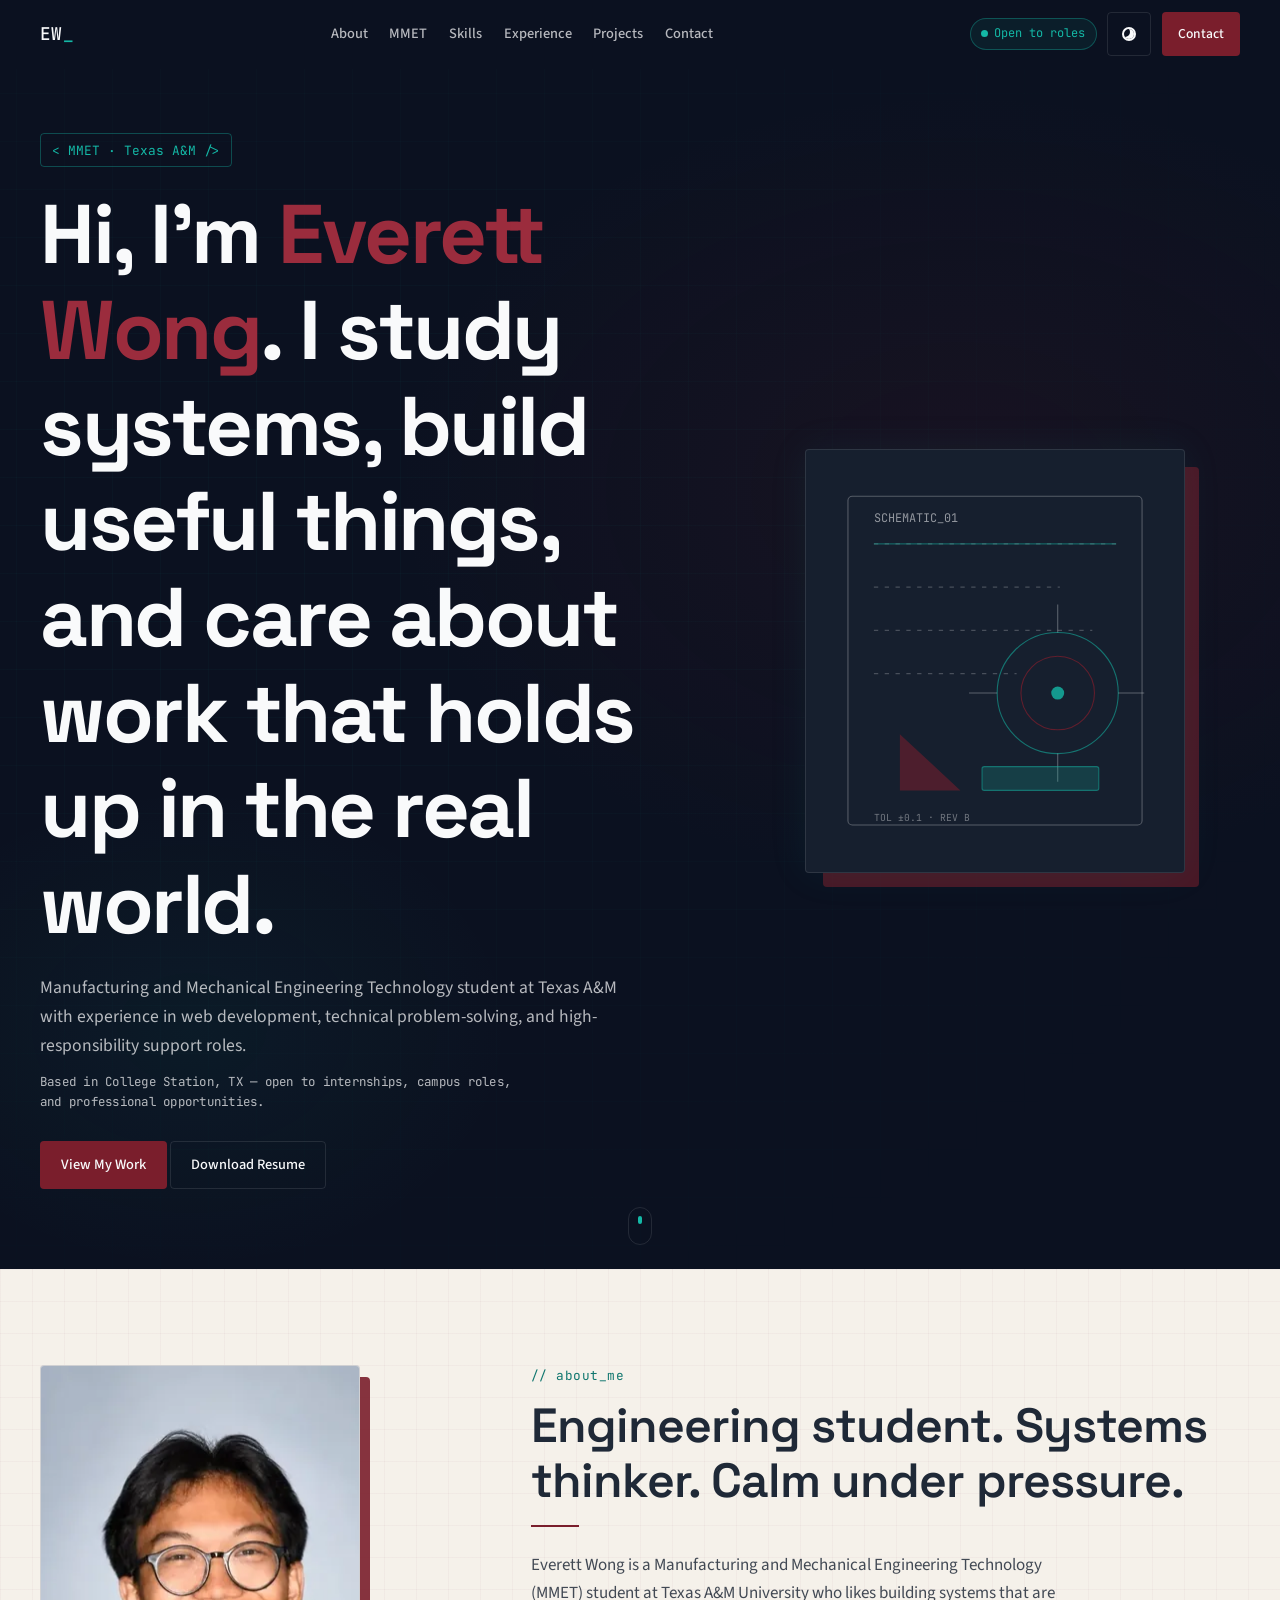
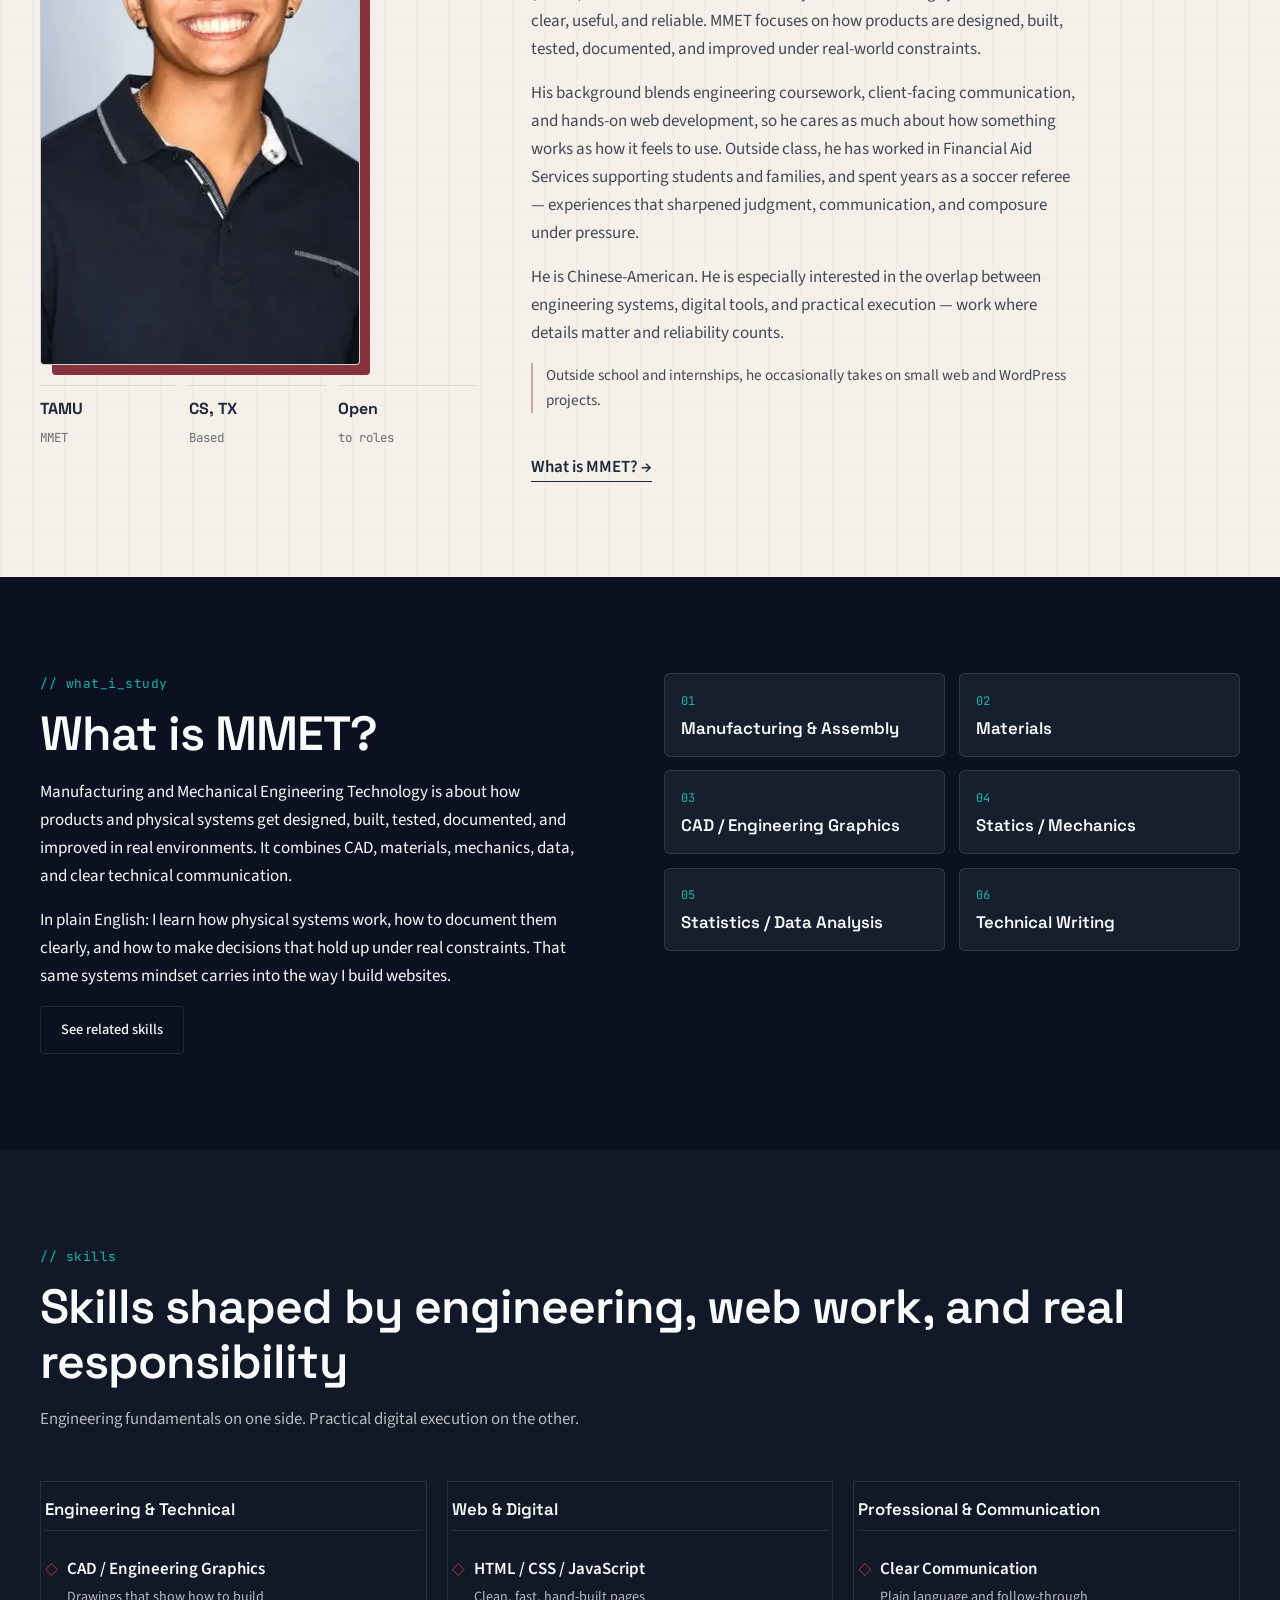
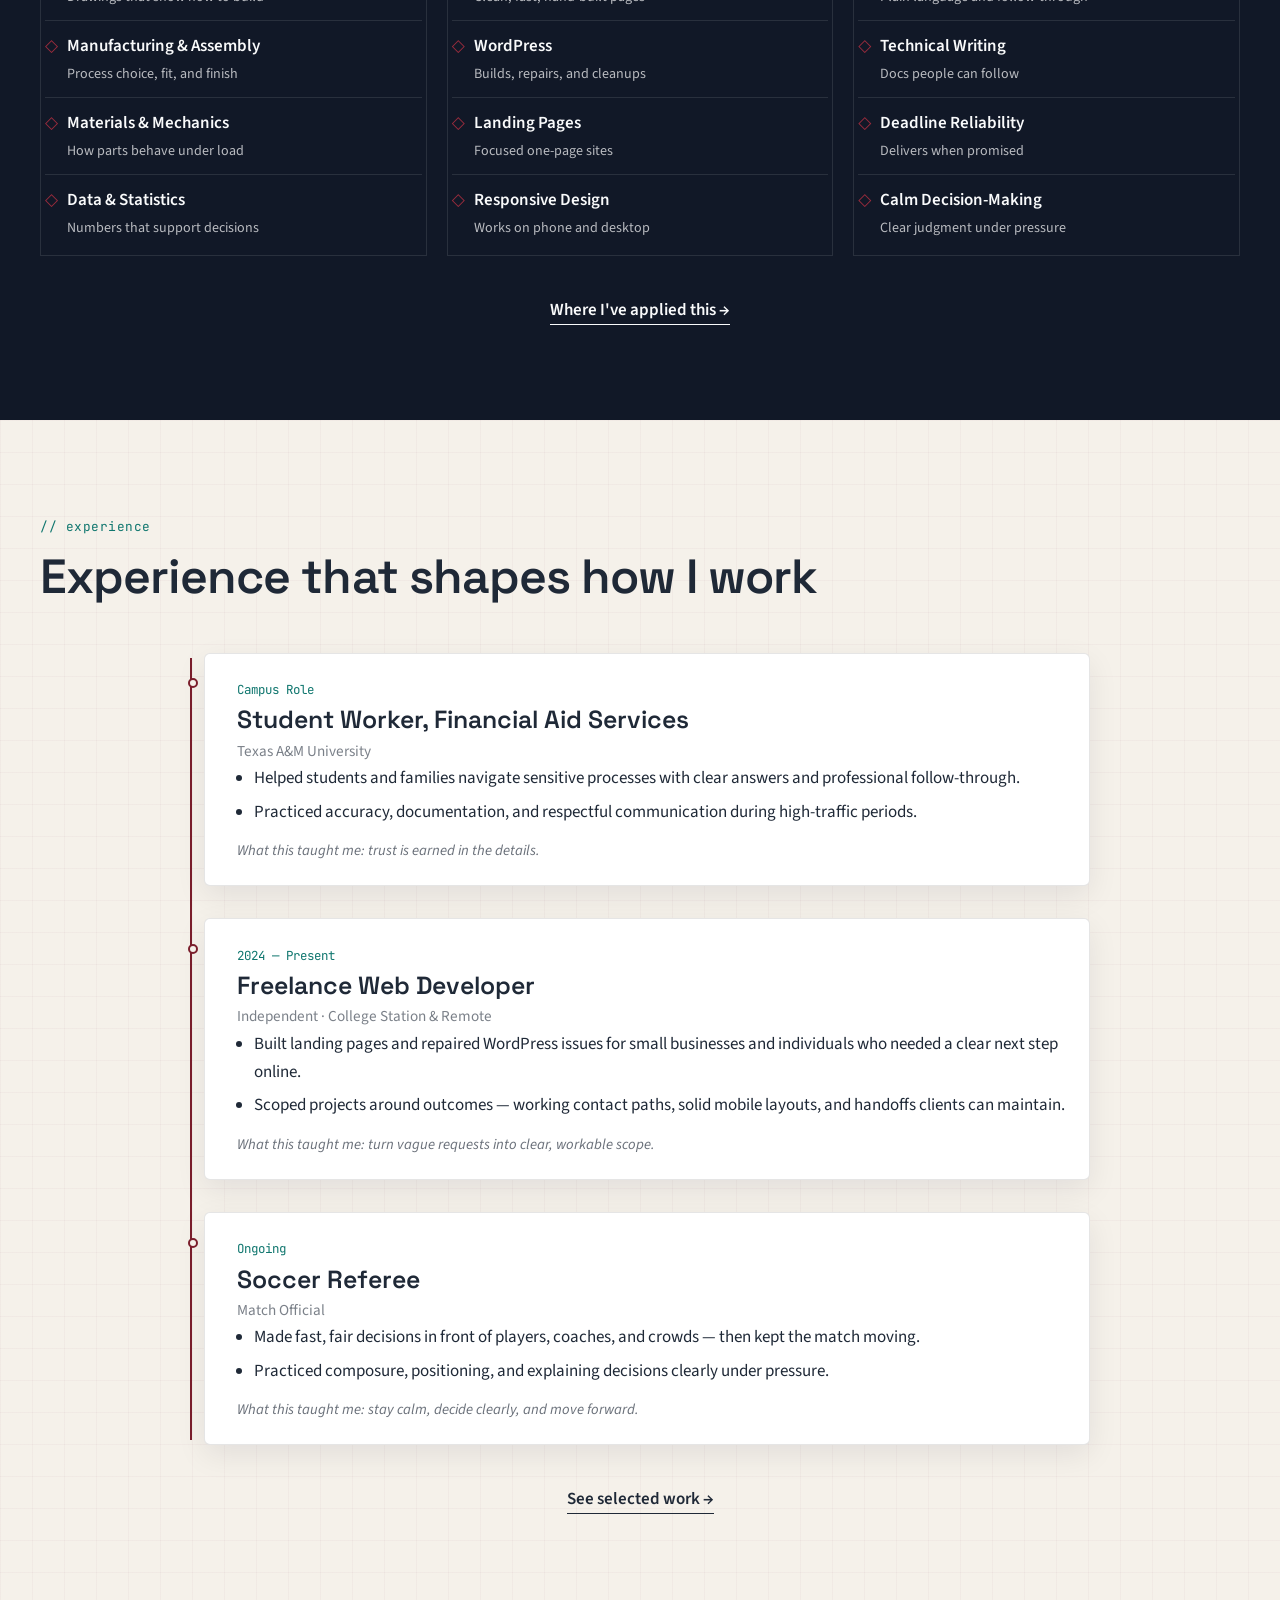
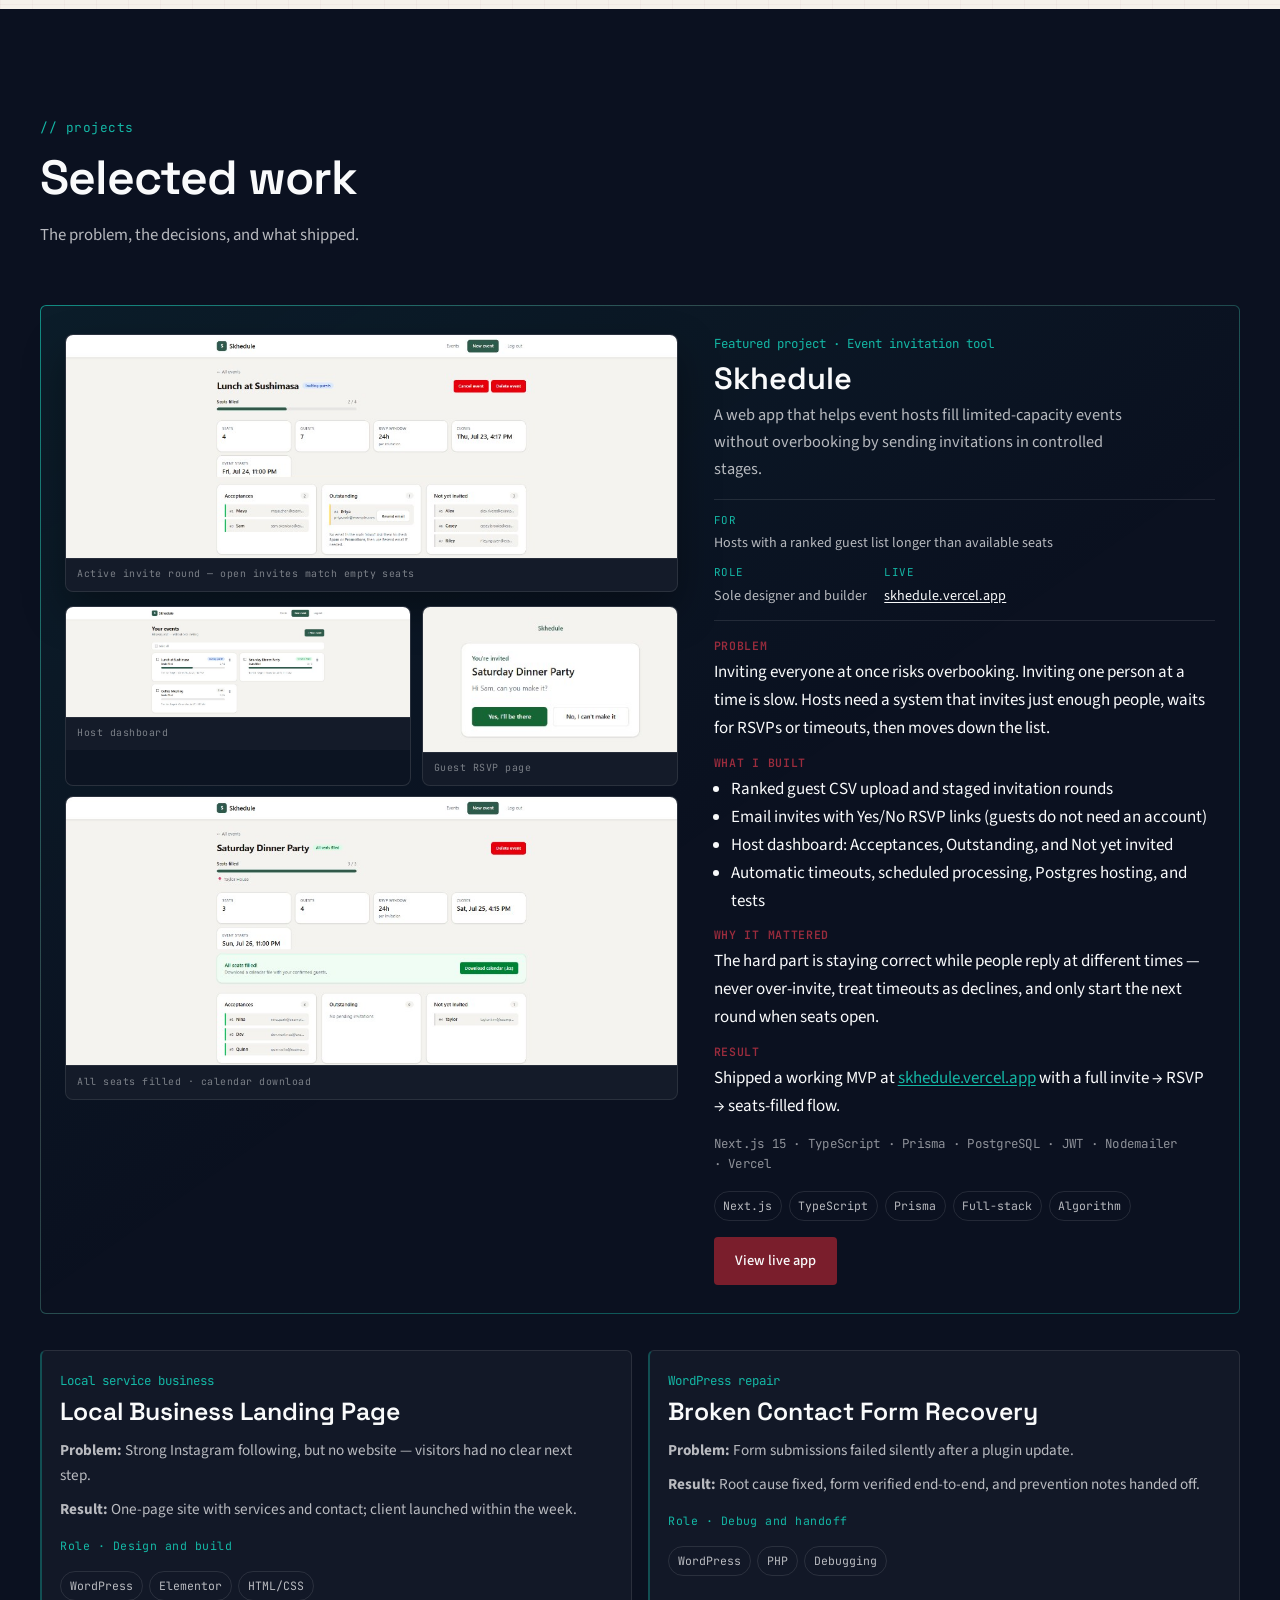
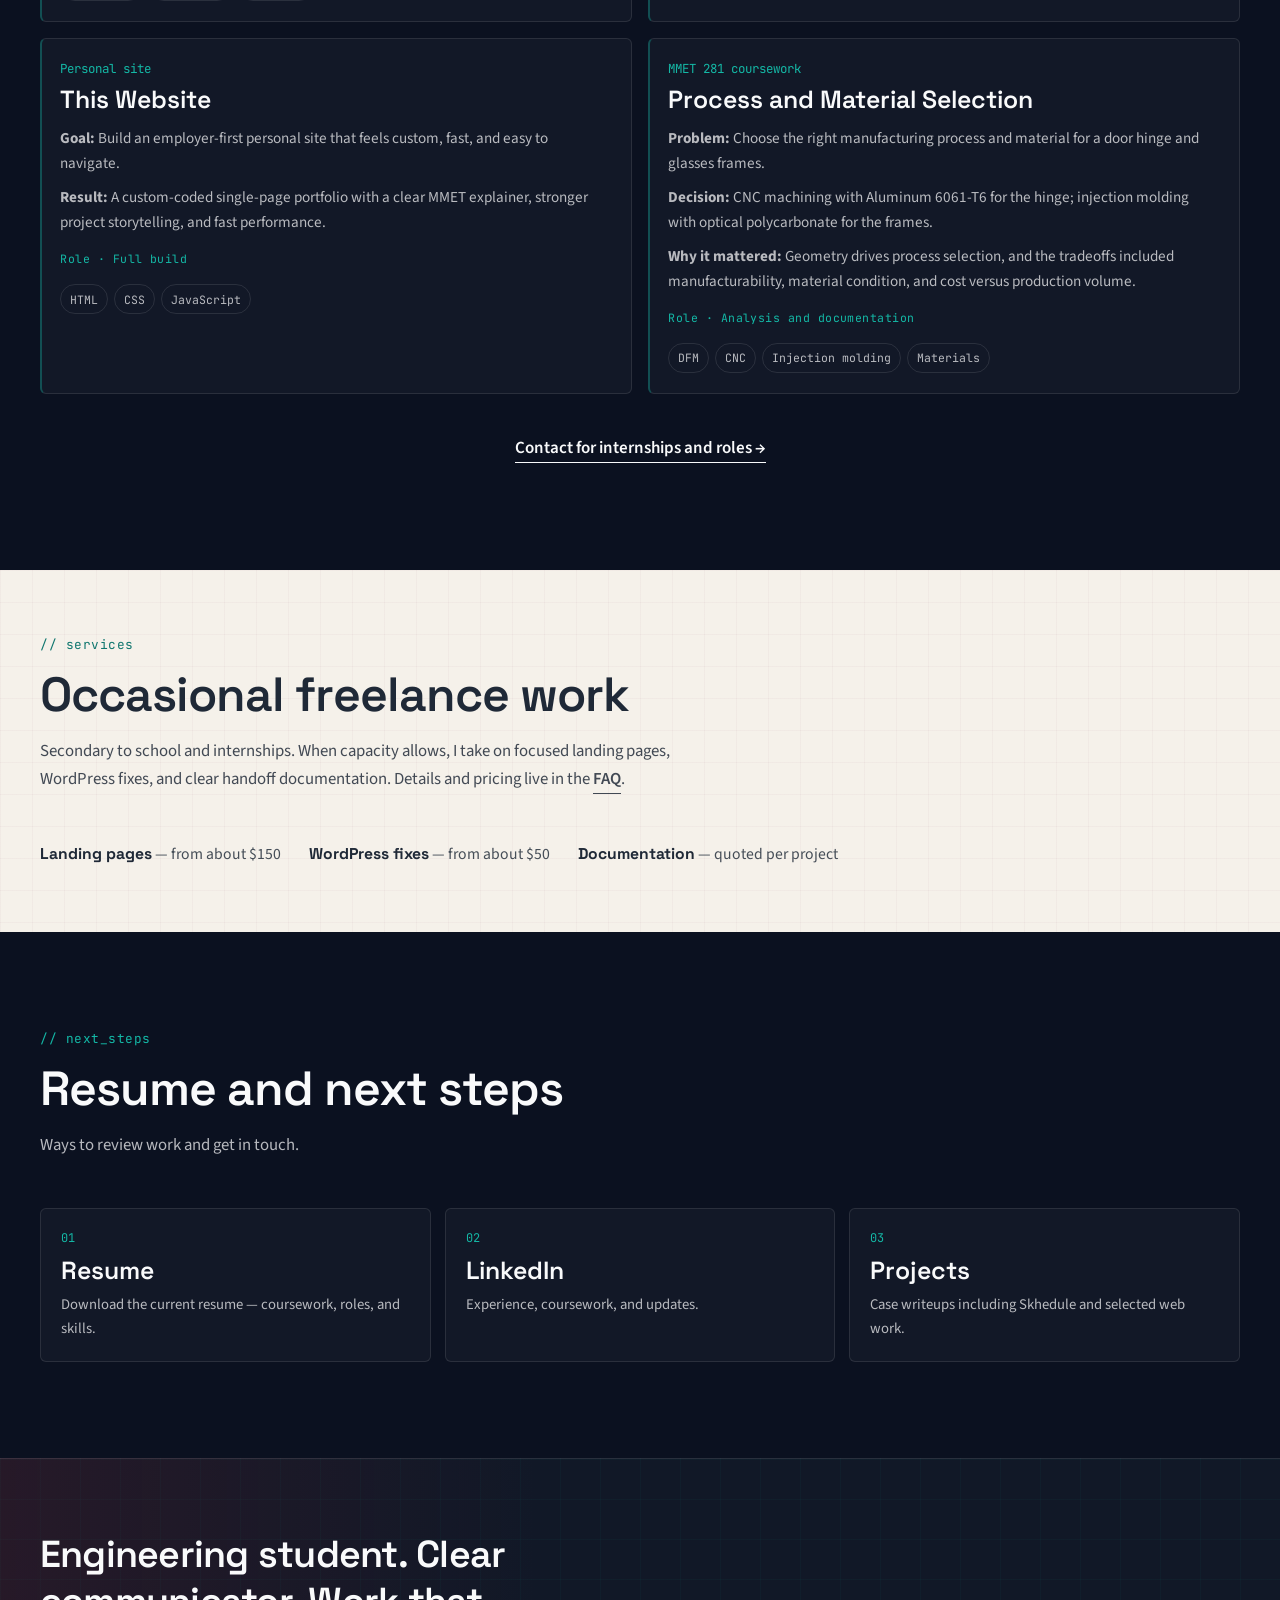
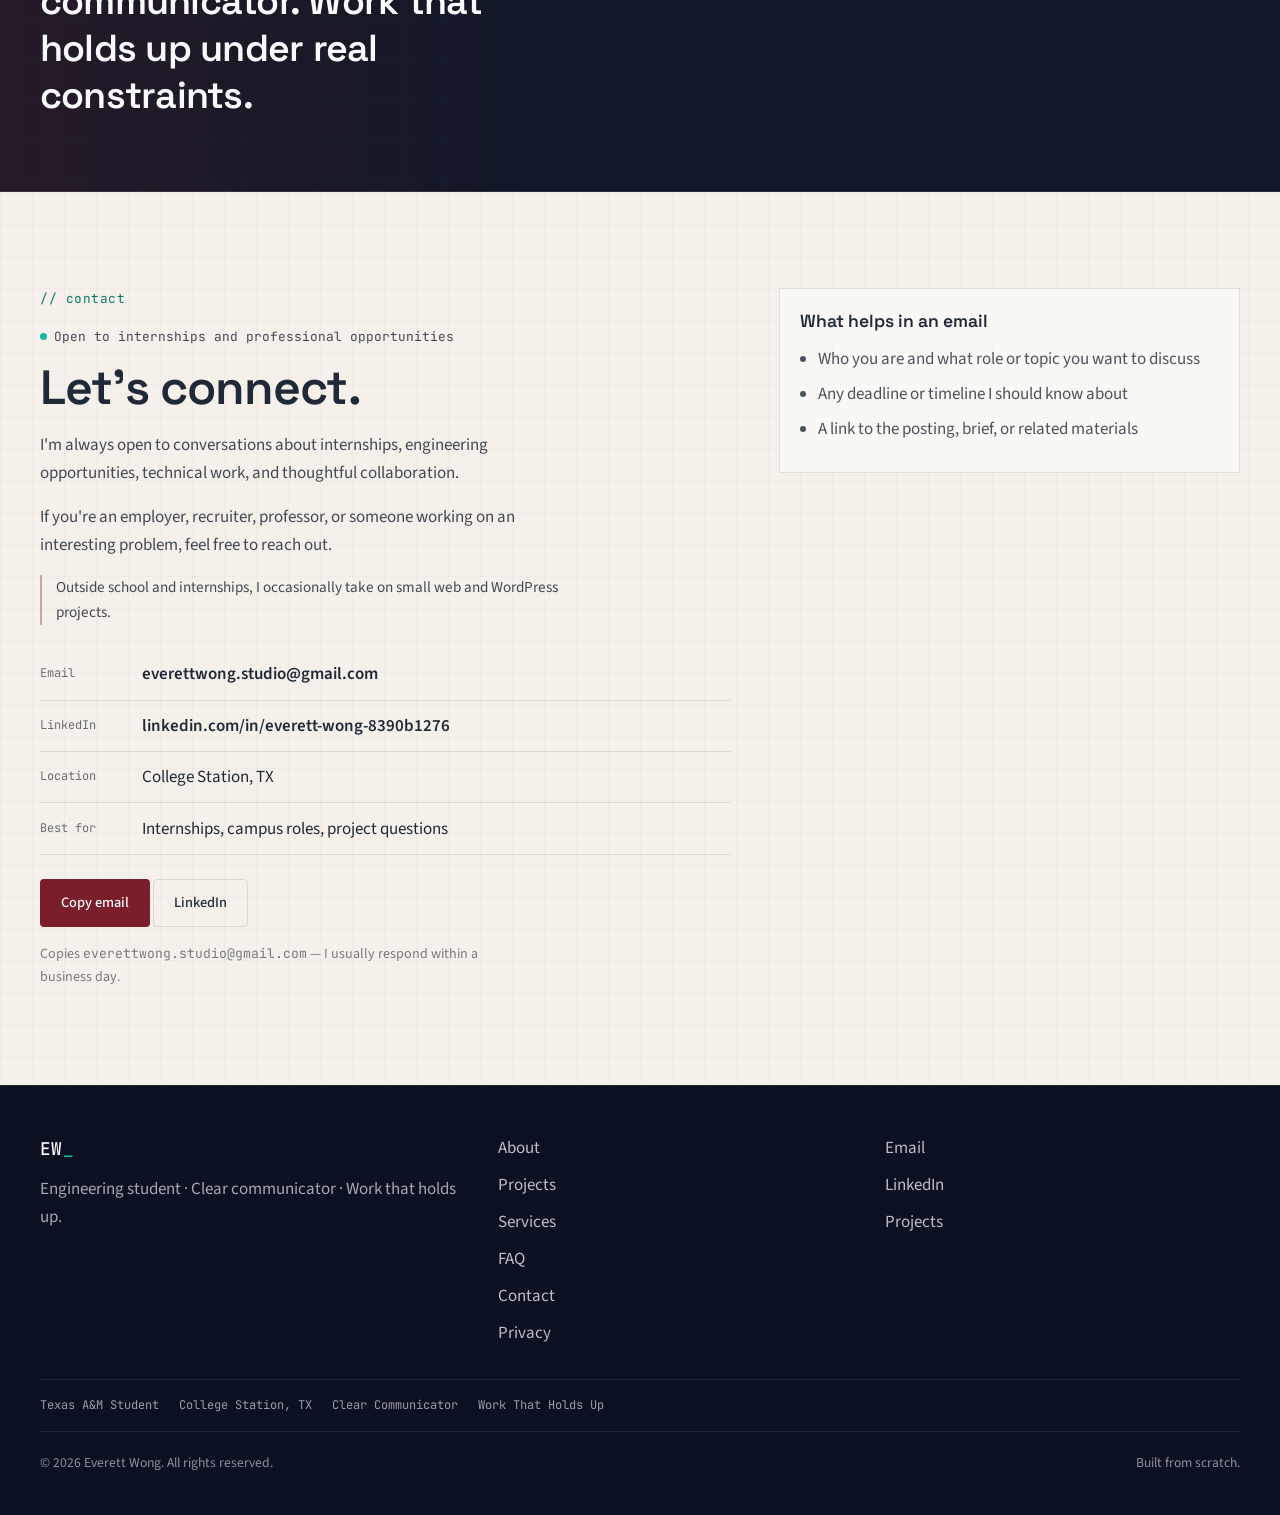
==== index.html @ c4183d19 "Replace Email Everett with Copy email so contact always works. Co-authored-by: Cursor <cursoragent@c" ====
<!DOCTYPE html>
<html lang="en" data-theme="dark">
<head>
  <meta charset="UTF-8" />
  <meta name="viewport" content="width=device-width, initial-scale=1" />
  <title>Everett Wong — MMET Student at Texas A&amp;M | College Station, TX</title>
  <meta name="description" content="Everett Wong — MMET student at Texas A&amp;M. Projects, coursework, and contact for internships in College Station, TX." />
  <meta name="author" content="Everett Wong" />
  <link rel="canonical" href="https://everettwong618.github.io/" />

  <!-- Open Graph -->
  <meta property="og:type" content="website" />
  <meta property="og:url" content="https://everettwong618.github.io/" />
  <meta property="og:title" content="Everett Wong — MMET Student at Texas A&amp;M" />
  <meta property="og:description" content="Manufacturing &amp; Mechanical Engineering Technology student at Texas A&amp;M. Projects, coursework, and contact for internships in College Station, TX." />
  <meta property="og:image" content="https://everettwong618.github.io/assets/img/og-banner.png" />
  <meta property="og:image:type" content="image/png" />
  <meta property="og:image:width" content="1200" />
  <meta property="og:image:height" content="630" />
  <meta property="og:image:alt" content="Everett Wong — MMET Student at Texas A&amp;M" />
  <meta property="og:locale" content="en_US" />
  <meta property="og:site_name" content="Everett Wong" />

  <!-- Twitter -->
  <meta name="twitter:card" content="summary_large_image" />
  <meta name="twitter:title" content="Everett Wong — MMET Student at Texas A&amp;M" />
  <meta name="twitter:description" content="Manufacturing &amp; Mechanical Engineering Technology student at Texas A&amp;M. Projects, coursework, and contact for internships." />
  <meta name="twitter:image" content="https://everettwong618.github.io/assets/img/og-banner.png" />
  <meta name="twitter:image:alt" content="Everett Wong — MMET Student at Texas A&amp;M" />

  <meta name="theme-color" content="#0B1120" />
  <link rel="icon" href="data:image/svg+xml,%3Csvg xmlns='http://www.w3.org/2000/svg' viewBox='0 0 32 32'%3E%3Crect width='32' height='32' rx='6' fill='%230B1120'/%3E%3Ctext x='4' y='22' font-family='monospace' font-size='14' fill='%23F9FAFB'%3EEW%3C/text%3E%3C/svg%3E" />

  <link rel="preconnect" href="https://fonts.googleapis.com" />
  <link rel="preconnect" href="https://fonts.gstatic.com" crossorigin />
  <link href="https://fonts.googleapis.com/css2?family=JetBrains+Mono:wght@400;500&family=Source+Sans+3:ital,wght@0,400;0,500;0,600;0,700;1,400&family=Space+Grotesk:wght@500;600;700&display=swap" rel="stylesheet" />
  <link rel="stylesheet" href="styles.css" />

  <script type="application/ld+json">
  {
    "@context": "https://schema.org",
    "@graph": [
      {
        "@type": "Person",
        "@id": "https://everettwong618.github.io/#person",
        "name": "Everett Wong",
        "url": "https://everettwong618.github.io/",
        "email": "mailto:everettwong.studio@gmail.com",
        "jobTitle": "MMET Student",
        "sameAs": [
          "https://www.linkedin.com/in/everett-wong-8390b1276"
        ],
        "alumniOf": {
          "@type": "CollegeOrUniversity",
          "name": "Texas A&M University"
        },
        "address": {
          "@type": "PostalAddress",
          "addressLocality": "College Station",
          "addressRegion": "TX",
          "addressCountry": "US"
        }
      },
      {
        "@type": "WebSite",
        "@id": "https://everettwong618.github.io/#website",
        "url": "https://everettwong618.github.io/",
        "name": "Everett Wong",
        "publisher": { "@id": "https://everettwong618.github.io/#person" }
      }
    ]
  }
  </script>
</head>
<body>
  <a class="skip-link" href="#main">Skip to content</a>

  <header class="site-header" id="site-header">
    <div class="container header-inner">
      <a class="logo" href="#top" aria-label="Everett Wong home">EW<span class="cursor-blink" aria-hidden="true">_</span></a>

      <nav class="nav" id="primary-nav" aria-label="Primary">
        <a href="#about">About</a>
        <a href="#mmet">MMET</a>
        <a href="#skills">Skills</a>
        <a href="#experience">Experience</a>
        <a href="#projects">Projects</a>
        <a href="#contact">Contact</a>
      </nav>

      <div class="header-actions">
        <span class="availability-pill" data-availability="open" title="Availability status">
          <span class="availability-dot" aria-hidden="true"></span>
          <span class="availability-text">Open to roles</span>
        </span>
        <button class="theme-toggle" type="button" aria-label="Toggle light and dark theme" title="Toggle theme">
          <span class="theme-icon" aria-hidden="true"></span>
        </button>
        <a class="btn btn-sm btn-primary header-cta" href="#contact">Contact</a>
        <button class="nav-toggle" type="button" aria-expanded="false" aria-controls="primary-nav" aria-label="Open menu">
          <span></span><span></span><span></span>
        </button>
      </div>
    </div>
  </header>

  <main id="main">
    <!-- HERO -->
    <section class="hero" id="top">
      <div class="hero-grid" aria-hidden="true"></div>
      <div class="container hero-layout">
        <div class="hero-copy reveal">
          <p class="badge">&lt; MMET · Texas A&amp;M /&gt;</p>
          <h1>Hi, I'm <span class="accent">Everett Wong</span>. I study systems, build useful things, and care about work that holds up in the real world.</h1>
          <p class="hero-sub">
            Manufacturing and Mechanical Engineering Technology student at Texas A&amp;M with experience in
            web development, technical problem-solving, and high-responsibility support roles.
          </p>
          <p class="hero-meta">Based in College Station, TX — open to internships, campus roles, and professional opportunities.</p>
          <div class="hero-actions">
            <a class="btn btn-primary" href="#projects">View My Work</a>
            <a class="btn btn-ghost" href="assets/img/Everett-Wong-Resume.pdf" download="Everett-Wong-Resume.pdf" type="application/pdf">Download Resume</a>
          </div>
        </div>
        <div class="hero-visual reveal" aria-hidden="true">
          <div class="geo-frame">
            <div class="geo-panel"></div>
            <div class="geo-card">
              <svg class="hero-schematic" viewBox="0 0 320 360" fill="none" xmlns="http://www.w3.org/2000/svg" role="img">
                <title>Abstract engineering composition</title>
                <rect x="24" y="28" width="272" height="304" rx="4" stroke="currentColor" stroke-opacity=".28"/>
                <path class="schematic-dash" d="M48 72 H272 M48 112 H220 M48 152 H250 M48 192 H180" stroke="currentColor" stroke-opacity=".22" stroke-dasharray="4 6"/>
                <path class="schematic-draw" d="M48 72 H272" stroke="#14B8A6" stroke-opacity=".45" stroke-width="1.2"/>
                <circle class="schematic-ring" cx="218" cy="210" r="56" stroke="#14B8A6" stroke-opacity=".55"/>
                <circle class="schematic-ring schematic-ring-delay" cx="218" cy="210" r="34" stroke="#7A1E2C" stroke-opacity=".75"/>
                <circle cx="218" cy="210" r="6" fill="#14B8A6" fill-opacity=".8"/>
                <path d="M218 154 V128 M218 266 V292 M162 210 H136 M274 210 H298" stroke="currentColor" stroke-opacity=".3"/>
                <path d="M72 248 L128 300 L72 300 Z" fill="#7A1E2C" fill-opacity=".55"/>
                <rect x="148" y="278" width="108" height="22" rx="2" fill="#14B8A6" fill-opacity=".2" stroke="#14B8A6" stroke-opacity=".5"/>
                <text x="48" y="52" fill="currentColor" fill-opacity=".55" font-family="JetBrains Mono, monospace" font-size="11">SCHEMATIC_01</text>
                <text x="48" y="328" fill="currentColor" fill-opacity=".4" font-family="JetBrains Mono, monospace" font-size="9">TOL ±0.1 · REV B</text>
              </svg>
            </div>
          </div>
        </div>
      </div>
      <a class="scroll-hint" href="#about" aria-label="Scroll to about">
        <span></span>
      </a>
    </section>

    <!-- ABOUT -->
    <section class="section section-light" id="about">
      <div class="container about-layout">
        <aside class="about-aside reveal">
          <div class="photo-frame">
            <div class="photo-offset" aria-hidden="true"></div>
            <picture>
              <source srcset="assets/img/everett-wong-headshot.webp" type="image/webp" />
              <img
                src="assets/img/everett-wong-headshot.jpg"
                alt="Everett Wong, MMET student at Texas A&amp;M"
                width="480"
                height="600"
                loading="lazy"
                decoding="async"
              />
            </picture>
          </div>
          <ul class="stat-row">
            <li><strong>TAMU</strong><span>MMET</span></li>
            <li><strong>CS, TX</strong><span>Based</span></li>
            <li><strong>Open</strong><span>to roles</span></li>
          </ul>
        </aside>
        <div class="about-copy reveal">
          <p class="section-label">// about_me</p>
          <h2>Engineering student. Systems thinker. Calm under pressure.</h2>
          <div class="divider"></div>
          <p>
            Everett Wong is a Manufacturing and Mechanical Engineering Technology (MMET) student at Texas A&amp;M
            University who likes building systems that are clear, useful, and reliable. MMET focuses on how products
            are designed, built, tested, documented, and improved under real-world constraints.
          </p>
          <p>
            His background blends engineering coursework, client-facing communication, and hands-on web development,
            so he cares as much about how something works as how it feels to use. Outside class, he has worked in
            Financial Aid Services supporting students and families, and spent years as a soccer referee —
            experiences that sharpened judgment, communication, and composure under pressure.
          </p>
          <p>
            He is Chinese-American. He is especially interested in the
            overlap between engineering systems, digital tools, and practical execution — work where details
            matter and reliability counts.
          </p>
          <p class="about-aside-note">
            Outside school and internships, he occasionally takes on small web and WordPress projects.
          </p>
          <div class="section-cta">
            <a class="text-link" href="#mmet">What is MMET? <span aria-hidden="true">→</span></a>
          </div>
        </div>
      </div>
    </section>

    <!-- MMET -->
    <section class="section section-dark" id="mmet">
      <div class="container mmet-layout">
        <div class="mmet-copy reveal">
          <p class="section-label">// what_i_study</p>
          <h2>What is MMET?</h2>
          <p>
            Manufacturing and Mechanical Engineering Technology is about how products and physical systems get
            designed, built, tested, documented, and improved in real environments. It combines CAD, materials,
            mechanics, data, and clear technical communication.
          </p>
          <p>
            In plain English: I learn how physical systems work, how to document them clearly, and how to make
            decisions that hold up under real constraints. That same systems mindset carries into the way I build websites.
          </p>
          <a class="btn btn-ghost" href="#skills">See related skills</a>
        </div>
        <div class="mmet-grid reveal">
          <article class="mmet-card"><span class="teal">01</span><h3>Manufacturing &amp; Assembly</h3></article>
          <article class="mmet-card"><span class="teal">02</span><h3>Materials</h3></article>
          <article class="mmet-card"><span class="teal">03</span><h3>CAD / Engineering Graphics</h3></article>
          <article class="mmet-card"><span class="teal">04</span><h3>Statics / Mechanics</h3></article>
          <article class="mmet-card"><span class="teal">05</span><h3>Statistics / Data Analysis</h3></article>
          <article class="mmet-card"><span class="teal">06</span><h3>Technical Writing</h3></article>
        </div>
      </div>
    </section>

    <!-- SKILLS -->
    <section class="section section-alt section-quiet" id="skills">
      <div class="container">
        <header class="section-header reveal">
          <p class="section-label">// skills</p>
          <h2>Skills shaped by engineering, web work, and real responsibility</h2>
          <p class="section-lead">Engineering fundamentals on one side. Practical digital execution on the other.</p>
        </header>
        <div class="skills-grid reveal">
          <div class="skill-group">
            <h3>Engineering &amp; Technical</h3>
            <ul class="skill-list">
              <li><span class="skill-mark">◇</span> CAD / Engineering Graphics<span class="skill-desc">Drawings that show how to build</span></li>
              <li><span class="skill-mark">◇</span> Manufacturing &amp; Assembly<span class="skill-desc">Process choice, fit, and finish</span></li>
              <li><span class="skill-mark">◇</span> Materials &amp; Mechanics<span class="skill-desc">How parts behave under load</span></li>
              <li><span class="skill-mark">◇</span> Data &amp; Statistics<span class="skill-desc">Numbers that support decisions</span></li>
            </ul>
          </div>
          <div class="skill-group">
            <h3>Web &amp; Digital</h3>
            <ul class="skill-list">
              <li><span class="skill-mark">◇</span> HTML / CSS / JavaScript<span class="skill-desc">Clean, fast, hand-built pages</span></li>
              <li><span class="skill-mark">◇</span> WordPress<span class="skill-desc">Builds, repairs, and cleanups</span></li>
              <li><span class="skill-mark">◇</span> Landing Pages<span class="skill-desc">Focused one-page sites</span></li>
              <li><span class="skill-mark">◇</span> Responsive Design<span class="skill-desc">Works on phone and desktop</span></li>
            </ul>
          </div>
          <div class="skill-group">
            <h3>Professional &amp; Communication</h3>
            <ul class="skill-list">
              <li><span class="skill-mark">◇</span> Clear Communication<span class="skill-desc">Plain language and follow-through</span></li>
              <li><span class="skill-mark">◇</span> Technical Writing<span class="skill-desc">Docs people can follow</span></li>
              <li><span class="skill-mark">◇</span> Deadline Reliability<span class="skill-desc">Delivers when promised</span></li>
              <li><span class="skill-mark">◇</span> Calm Decision-Making<span class="skill-desc">Clear judgment under pressure</span></li>
            </ul>
          </div>
        </div>
        <div class="section-cta center reveal">
          <a class="text-link" href="#experience">Where I've applied this <span aria-hidden="true">→</span></a>
        </div>
      </div>
    </section>

    <!-- EXPERIENCE -->
    <section class="section section-light" id="experience">
      <div class="container">
        <header class="section-header reveal">
          <p class="section-label">// experience</p>
          <h2>Experience that shapes how I work</h2>
        </header>
        <ol class="timeline reveal">
          <li class="timeline-item">
            <div class="timeline-meta">
              <span class="timeline-date">Campus Role</span>
              <h3>Student Worker, Financial Aid Services</h3>
              <p class="timeline-org">Texas A&amp;M University</p>
            </div>
            <div class="timeline-body">
              <ul>
                <li>Helped students and families navigate sensitive processes with clear answers and professional follow-through.</li>
                <li>Practiced accuracy, documentation, and respectful communication during high-traffic periods.</li>
              </ul>
              <p class="taught">What this taught me: trust is earned in the details.</p>
            </div>
          </li>
          <li class="timeline-item">
            <div class="timeline-meta">
              <span class="timeline-date">2024 — Present</span>
              <h3>Freelance Web Developer</h3>
              <p class="timeline-org">Independent · College Station &amp; Remote</p>
            </div>
            <div class="timeline-body">
              <ul>
                <li>Built landing pages and repaired WordPress issues for small businesses and individuals who needed a clear next step online.</li>
                <li>Scoped projects around outcomes — working contact paths, solid mobile layouts, and handoffs clients can maintain.</li>
              </ul>
              <p class="taught">What this taught me: turn vague requests into clear, workable scope.</p>
            </div>
          </li>
          <li class="timeline-item">
            <div class="timeline-meta">
              <span class="timeline-date">Ongoing</span>
              <h3>Soccer Referee</h3>
              <p class="timeline-org">Match Official</p>
            </div>
            <div class="timeline-body">
              <ul>
                <li>Made fast, fair decisions in front of players, coaches, and crowds — then kept the match moving.</li>
                <li>Practiced composure, positioning, and explaining decisions clearly under pressure.</li>
              </ul>
              <p class="taught">What this taught me: stay calm, decide clearly, and move forward.</p>
            </div>
          </li>
        </ol>
        <div class="section-cta center reveal">
          <a class="text-link" href="#projects">See selected work <span aria-hidden="true">→</span></a>
        </div>
      </div>
    </section>

    <!-- PROJECTS -->
    <section class="section section-dark section-projects" id="projects">
      <div class="container">
        <header class="section-header reveal">
          <p class="section-label">// projects</p>
          <h2>Selected work</h2>
          <p class="section-lead">The problem, the decisions, and what shipped.</p>
        </header>

        <article class="project featured reveal">
          <div class="project-media">
            <figure class="project-shot project-shot-hero">
              <img
                src="assets/img/skhedule-event-dashboard.png"
                alt="Skhedule event detail: 2 of 4 seats filled, with Acceptances, Outstanding, and Not yet invited guest columns"
                width="982"
                height="358"
                loading="eager"
                decoding="async"
              />
              <figcaption class="mono">Active invite round — open invites match empty seats</figcaption>
            </figure>
            <div class="project-shot-grid">
              <figure class="project-shot">
                <img
                  src="assets/img/skhedule-host-events.png"
                  alt="Skhedule host dashboard with Draft, Inviting, and All seats filled events"
                  width="991"
                  height="316"
                  loading="lazy"
                  decoding="async"
                />
                <figcaption class="mono">Host dashboard</figcaption>
              </figure>
              <figure class="project-shot">
                <img
                  src="assets/img/skhedule-guest-rsvp.png"
                  alt="Skhedule guest RSVP page with Yes and No buttons"
                  width="356"
                  height="203"
                  loading="lazy"
                  decoding="async"
                />
                <figcaption class="mono">Guest RSVP page</figcaption>
              </figure>
              <figure class="project-shot">
                <img
                  src="assets/img/skhedule-event-filled.png"
                  alt="Skhedule event with all seats filled and calendar download"
                  width="982"
                  height="431"
                  loading="lazy"
                  decoding="async"
                />
                <figcaption class="mono">All seats filled · calendar download</figcaption>
              </figure>
            </div>
          </div>
          <div class="project-body">
            <p class="project-type">Featured project · Event invitation tool</p>
            <h3>Skhedule</h3>
            <p class="case-summary">
              A web app that helps event hosts fill limited-capacity events without overbooking by sending
              invitations in controlled stages.
            </p>
            <ul class="case-meta">
              <li><span>For</span> Hosts with a ranked guest list longer than available seats</li>
              <li><span>Role</span> Sole designer and builder</li>
              <li><span>Live</span> <a href="https://skhedule.vercel.app" target="_blank" rel="noopener noreferrer">skhedule.vercel.app</a></li>
            </ul>
            <div class="case-block">
              <h4>Problem</h4>
              <p>
                Inviting everyone at once risks overbooking. Inviting one person at a time is slow. Hosts need a
                system that invites just enough people, waits for RSVPs or timeouts, then moves down the list.
              </p>
            </div>
            <div class="case-block">
              <h4>What I built</h4>
              <ul>
                <li>Ranked guest CSV upload and staged invitation rounds</li>
                <li>Email invites with Yes/No RSVP links (guests do not need an account)</li>
                <li>Host dashboard: Acceptances, Outstanding, and Not yet invited</li>
                <li>Automatic timeouts, scheduled processing, Postgres hosting, and tests</li>
              </ul>
            </div>
            <div class="case-block">
              <h4>Why it mattered</h4>
              <p>
                The hard part is staying correct while people reply at different times — never over-invite, treat
                timeouts as declines, and only start the next round when seats open.
              </p>
            </div>
            <div class="case-block">
              <h4>Result</h4>
              <p>
                Shipped a working MVP at
                <a href="https://skhedule.vercel.app" target="_blank" rel="noopener noreferrer">skhedule.vercel.app</a>
                with a full invite → RSVP → seats-filled flow.
              </p>
            </div>
            <p class="case-stack mono">Next.js 15 · TypeScript · Prisma · PostgreSQL · JWT · Nodemailer · Vercel</p>
            <div class="project-tags">
              <span>Next.js</span><span>TypeScript</span><span>Prisma</span><span>Full-stack</span><span>Algorithm</span>
            </div>
            <div class="hero-actions">
              <a class="btn btn-primary" href="https://skhedule.vercel.app" target="_blank" rel="noopener noreferrer">View live app</a>
            </div>
          </div>
        </article>

        <div class="project-grid reveal">
          <article class="project-card project-card-text">
            <p class="project-type">Local service business</p>
            <h3>Local Business Landing Page</h3>
            <p class="case-snip"><strong>Problem:</strong> Strong Instagram following, but no website — visitors had no clear next step.</p>
            <p class="case-snip"><strong>Result:</strong> One-page site with services and contact; client launched within the week.</p>
            <p class="project-role mono">Role · Design and build</p>
            <div class="project-tags"><span>WordPress</span><span>Elementor</span><span>HTML/CSS</span></div>
          </article>
          <article class="project-card project-card-text">
            <p class="project-type">WordPress repair</p>
            <h3>Broken Contact Form Recovery</h3>
            <p class="case-snip"><strong>Problem:</strong> Form submissions failed silently after a plugin update.</p>
            <p class="case-snip"><strong>Result:</strong> Root cause fixed, form verified end-to-end, and prevention notes handed off.</p>
            <p class="project-role mono">Role · Debug and handoff</p>
            <div class="project-tags"><span>WordPress</span><span>PHP</span><span>Debugging</span></div>
          </article>
          <article class="project-card project-card-text">
            <p class="project-type">Personal site</p>
            <h3>This Website</h3>
            <p class="case-snip"><strong>Goal:</strong> Build an employer-first personal site that feels custom, fast, and easy to navigate.</p>
            <p class="case-snip"><strong>Result:</strong> A custom-coded single-page portfolio with a clear MMET explainer, stronger project storytelling, and fast performance.</p>
            <p class="project-role mono">Role · Full build</p>
            <div class="project-tags"><span>HTML</span><span>CSS</span><span>JavaScript</span></div>
          </article>
          <article class="project-card project-card-text">
            <p class="project-type">MMET 281 coursework</p>
            <h3>Process and Material Selection</h3>
            <p class="case-snip"><strong>Problem:</strong> Choose the right manufacturing process and material for a door hinge and glasses frames.</p>
            <p class="case-snip"><strong>Decision:</strong> CNC machining with Aluminum 6061-T6 for the hinge; injection molding with optical polycarbonate for the frames.</p>
            <p class="case-snip"><strong>Why it mattered:</strong> Geometry drives process selection, and the tradeoffs included manufacturability, material condition, and cost versus production volume.</p>
            <p class="project-role mono">Role · Analysis and documentation</p>
            <div class="project-tags"><span>DFM</span><span>CNC</span><span>Injection molding</span><span>Materials</span></div>
          </article>
        </div>

        <div class="section-cta center reveal">
          <a class="text-link" href="#contact">Contact for internships and roles <span aria-hidden="true">→</span></a>
        </div>
      </div>
    </section>

    <!-- SERVICES (secondary — kept quiet on purpose) -->
    <section class="section section-light section-quiet section-services" id="services">
      <div class="container">
        <header class="section-header reveal">
          <p class="section-label">// services</p>
          <h2>Occasional freelance work</h2>
          <p class="section-lead">
            Secondary to school and internships. When capacity allows, I take on focused landing pages, WordPress fixes,
            and clear handoff documentation. Details and pricing live in the
            <a class="text-link" href="faq.html">FAQ</a>.
          </p>
        </header>
        <ul class="services-compact reveal">
          <li><strong>Landing pages</strong> — from about $150</li>
          <li><strong>WordPress fixes</strong> — from about $50</li>
          <li><strong>Documentation</strong> — quoted per project</li>
        </ul>
      </div>
    </section>

    <!-- CREDIBILITY -->
    <section class="section section-dark" id="credibility">
      <div class="container">
        <header class="section-header reveal">
          <p class="section-label">// next_steps</p>
          <h2>Resume and next steps</h2>
          <p class="section-lead">Ways to review work and get in touch.</p>
        </header>
        <div class="cred-grid cred-grid-3 reveal">
          <a class="cred-card" href="assets/img/Everett-Wong-Resume.pdf" download="Everett-Wong-Resume.pdf" type="application/pdf">
            <span class="mono">01</span>
            <h3>Resume</h3>
            <p>Download the current resume — coursework, roles, and skills.</p>
          </a>
          <a class="cred-card" href="https://www.linkedin.com/in/everett-wong-8390b1276" target="_blank" rel="noopener noreferrer">
            <span class="mono">02</span>
            <h3>LinkedIn</h3>
            <p>Experience, coursework, and updates.</p>
          </a>
          <a class="cred-card" href="#projects">
            <span class="mono">03</span>
            <h3>Projects</h3>
            <p>Case writeups including Skhedule and selected web work.</p>
          </a>
        </div>
      </div>
    </section>

    <!-- STATEMENT BAND -->
    <section class="statement-band">
      <div class="container reveal">
        <p class="statement">Engineering student. Clear communicator. Work that holds up under real constraints.</p>
      </div>
    </section>

    <!-- CONTACT -->
    <section class="section section-light" id="contact">
      <div class="container contact-layout contact-layout-solo">
        <div class="contact-copy reveal">
          <p class="section-label">// contact</p>
          <p class="availability-inline" data-availability="open">
            <span class="availability-dot" aria-hidden="true"></span>
            <span class="availability-label">Open to internships and professional opportunities</span>
          </p>
          <h2>Let's connect.</h2>
          <p>
            I'm always open to conversations about internships, engineering opportunities, technical work,
            and thoughtful collaboration.
          </p>
          <p>
            If you're an employer, recruiter, professor, or someone working on an interesting problem, feel free
            to reach out.
          </p>
          <p class="about-aside-note">
            Outside school and internships, I occasionally take on small web and WordPress projects.
          </p>
          <ul class="contact-list">
            <li>
              <span class="mono">Email</span>
              <a href="mailto:everettwong.studio@gmail.com">everettwong.studio@gmail.com</a>
            </li>
            <li>
              <span class="mono">LinkedIn</span>
              <a href="https://www.linkedin.com/in/everett-wong-8390b1276" target="_blank" rel="noopener noreferrer">linkedin.com/in/everett-wong-8390b1276</a>
            </li>
            <li>
              <span class="mono">Location</span>
              <span>College Station, TX</span>
            </li>
            <li>
              <span class="mono">Best for</span>
              <span>Internships, campus roles, project questions</span>
            </li>
          </ul>
          <div class="hero-actions">
            <button type="button" class="btn btn-primary" id="copy-email-btn" data-email="everettwong.studio@gmail.com">
              Copy email
            </button>
            <a class="btn btn-ghost" href="https://www.linkedin.com/in/everett-wong-8390b1276" target="_blank" rel="noopener noreferrer">LinkedIn</a>
          </div>
          <p class="response-note">Copies <span class="mono">everettwong.studio@gmail.com</span> — I usually respond within a business day.</p>
        </div>
        <aside class="contact-tips reveal">
          <h3>What helps in an email</h3>
          <ul>
            <li>Who you are and what role or topic you want to discuss</li>
            <li>Any deadline or timeline I should know about</li>
            <li>A link to the posting, brief, or related materials</li>
          </ul>
        </aside>
      </div>
    </section>
  </main>

  <footer class="site-footer">
    <div class="container footer-top">
      <div class="footer-brand">
        <a class="logo" href="#top">EW<span class="cursor-blink" aria-hidden="true">_</span></a>
        <p>Engineering student · Clear communicator · Work that holds up.</p>
      </div>
      <nav class="footer-nav" aria-label="Footer">
        <a href="#about">About</a>
        <a href="#projects">Projects</a>
        <a href="#services">Services</a>
        <a href="faq.html">FAQ</a>
        <a href="#contact">Contact</a>
        <a href="privacy.html">Privacy</a>
      </nav>
      <div class="footer-social">
        <a href="mailto:everettwong.studio@gmail.com">Email</a>
        <a href="https://www.linkedin.com/in/everett-wong-8390b1276" target="_blank" rel="noopener noreferrer">LinkedIn</a>
        <a href="#projects">Projects</a>
      </div>
    </div>
    <div class="container trust-row">
      <span>Texas A&amp;M Student</span>
      <span>College Station, TX</span>
      <span>Clear Communicator</span>
      <span>Work That Holds Up</span>
    </div>
    <div class="container footer-bottom">
      <p>&copy; <span id="year"></span> Everett Wong. All rights reserved.</p>
      <p class="easter" title="Built from scratch by Everett Wong.">Built from scratch.</p>
    </div>
  </footer>

  <script src="script.js" defer></script>
</body>
</html>
---- styles.css ----
/* ==========================================================================
   Everett Wong — Personal Site
   1. Reset / base
   2. Root variables
   3. Typography
   4. Layout utilities
   5. Header / nav
   6–15. Sections
   16. Animations
   17. Responsive
   ========================================================================== */

/* 1. Reset / base */
*, *::before, *::after { box-sizing: border-box; }
html { scroll-behavior: smooth; }
@media (prefers-reduced-motion: reduce) {
  html { scroll-behavior: auto; }
  *, *::before, *::after {
    animation-duration: 0.01ms !important;
    animation-iteration-count: 1 !important;
    transition-duration: 0.01ms !important;
  }
  .reveal {
    opacity: 1 !important;
    transform: none !important;
  }
}
body {
  margin: 0;
  font-family: var(--font-body);
  font-size: 1.0625rem;
  line-height: 1.65;
  color: var(--text);
  background: var(--bg);
  -webkit-font-smoothing: antialiased;
}
img, svg { display: block; max-width: 100%; }
a { color: inherit; text-decoration-thickness: 1px; text-underline-offset: 0.18em; }
a:hover { color: var(--teal); }
button, input, textarea {
  font: inherit;
  color: inherit;
}
ul, ol { margin: 0; padding: 0; }
h1, h2, h3, h4 { margin: 0; font-family: var(--font-display); line-height: 1.15; font-weight: 600; }
p { margin: 0 0 1rem; max-width: 68ch; }
p:last-child { margin-bottom: 0; }

.skip-link {
  position: absolute;
  left: 1rem;
  top: -100px;
  background: var(--maroon);
  color: var(--warm-white);
  padding: 0.6rem 1rem;
  z-index: 1000;
  border-radius: 4px;
}
.skip-link:focus { top: 1rem; }

/* Focus visibility (keyboard / a11y) */
:focus { outline: none; }
:focus-visible {
  outline: 2px solid var(--teal);
  outline-offset: 3px;
}
.btn:focus-visible,
.theme-toggle:focus-visible,
.nav-toggle:focus-visible,
.cred-card:focus-visible,
.text-link:focus-visible,
.nav a:focus-visible,
.logo:focus-visible {
  outline: 2px solid var(--teal);
  outline-offset: 3px;
}

/* 2. Root variables */
:root {
  --deep-navy: #0B1120;
  --soft-navy: #111827;
  --cream: #F5F1EA;
  --charcoal: #1F2937;
  --warm-white: #F9FAFB;
  --maroon: #7A1E2C;
  --maroon-soft: #9B2C3D;
  --teal: #14B8A6;
  --amber: #E6A33C;
  --line: rgba(255, 255, 255, 0.1);
  --line-dark: rgba(0, 0, 0, 0.1);
  --shadow: 0 10px 30px rgba(11, 17, 32, 0.08);

  --font-display: "Space Grotesk", system-ui, sans-serif;
  --font-body: "Source Sans 3", system-ui, sans-serif;
  --font-mono: "JetBrains Mono", ui-monospace, monospace;

  --max: 1200px;
  --read: 680px;
  --wide: 1400px;
  --section-y: 96px;
  --radius: 6px;
  --ease: cubic-bezier(0.22, 1, 0.36, 1);
  --fast: 180ms;
  --reveal: 500ms;

  --bg: var(--deep-navy);
  --bg-alt: var(--soft-navy);
  --bg-light: var(--cream);
  --text: var(--warm-white);
  --text-muted: rgba(249, 250, 251, 0.72);
  --surface: rgba(255, 255, 255, 0.03);
  --surface-raised: #161f2e;
  --header-bg: rgba(11, 17, 32, 0.72);
}

[data-theme="light"] {
  --bg: #F3EEE6;
  --bg-alt: #EBE4D8;
  --bg-light: #FFFDF9;
  --text: var(--charcoal);
  --text-muted: rgba(31, 41, 55, 0.72);
  --surface: rgba(11, 17, 32, 0.03);
  --surface-raised: #ffffff;
  --line: rgba(0, 0, 0, 0.1);
  --header-bg: rgba(243, 238, 230, 0.85);
  --shadow: 0 10px 28px rgba(31, 41, 55, 0.08);
}

/* 3. Typography */
.mono, .section-label, .badge, .project-tags span, .timeline-date,
.contact-list .mono, .project-type, .price, .hero-meta {
  font-family: var(--font-mono);
}
.section-label {
  font-size: 0.8rem;
  letter-spacing: 0.04em;
  color: var(--teal);
  margin-bottom: 0.75rem;
}
.badge {
  display: inline-block;
  font-size: 0.8rem;
  color: var(--teal);
  border: 1px solid rgba(20, 184, 166, 0.35);
  padding: 0.35rem 0.7rem;
  border-radius: 4px;
  margin-bottom: 1.25rem;
}
h1 { font-size: clamp(2.6rem, 7vw, 5.2rem); font-weight: 700; letter-spacing: -0.03em; }
h2 { font-size: clamp(2rem, 4vw, 3rem); letter-spacing: -0.02em; margin-bottom: 1rem; }
h3 { font-size: clamp(1.25rem, 2vw, 1.55rem); }
.accent { color: var(--maroon-soft); }
[data-theme="light"] .accent { color: var(--maroon); }
.section-lead {
  color: var(--text-muted);
  font-size: 1.05rem;
  max-width: var(--read);
}
.section-header { margin-bottom: 3rem; }
.section-header.center, .center { text-align: center; }
.section-header.center .section-lead { margin-inline: auto; }

/* 4. Layout */
.container {
  width: min(100% - 2.5rem, var(--max));
  margin-inline: auto;
}
.section {
  padding: var(--section-y) 0;
  position: relative;
}
.section-dark { background: var(--bg); color: var(--text); }
.section-alt { background: var(--bg-alt); }
.section-light {
  background:
    linear-gradient(rgba(122, 30, 44, 0.03) 1px, transparent 1px),
    linear-gradient(90deg, rgba(122, 30, 44, 0.03) 1px, transparent 1px),
    var(--bg-light);
  background-size: 32px 32px, 32px 32px, auto;
  color: var(--charcoal);
}
.section-light .section-label { color: #0f766e; }
.section-light .section-lead,
.section-light .hero-meta,
.section-light p { color: rgba(31, 41, 55, 0.84); }
.section-light a:hover { color: var(--maroon); }
.divider {
  width: 48px;
  height: 2px;
  background: var(--maroon);
  margin: 0 0 1.5rem;
}
.section-cta { margin-top: 2.5rem; }
.text-link {
  font-weight: 600;
  text-decoration: none;
  border-bottom: 1px solid currentColor;
  padding-bottom: 0.1rem;
  transition: color var(--fast) var(--ease), border-color var(--fast) var(--ease);
}
.text-link:hover { border-color: transparent; }

.btn {
  display: inline-flex;
  align-items: center;
  justify-content: center;
  gap: 0.4rem;
  min-height: 44px;
  padding: 0.7rem 1.25rem;
  border-radius: 4px;
  border: 1px solid transparent;
  font-size: 0.9rem;
  font-weight: 500;
  text-decoration: none;
  cursor: pointer;
  transition: background var(--fast) var(--ease), border-color var(--fast) var(--ease),
    color var(--fast) var(--ease), transform var(--fast) var(--ease);
}
.btn-sm { min-height: 44px; padding: 0.5rem 0.95rem; font-size: 0.85rem; }
.btn-primary {
  background: var(--maroon);
  color: var(--warm-white);
}
.btn-primary:hover {
  background: var(--maroon-soft);
  color: var(--warm-white);
  transform: translateY(-1px);
}
.btn-ghost {
  background: transparent;
  border-color: var(--line);
  color: var(--text);
}
.section-light .btn-ghost {
  border-color: var(--line-dark);
  color: var(--charcoal);
}
.btn-ghost:hover {
  border-color: var(--teal);
  color: var(--teal);
}

/* 5. Header / nav */
.site-header {
  position: sticky;
  top: 0;
  z-index: 100;
  transition: background var(--fast) var(--ease), backdrop-filter var(--fast) var(--ease),
    border-color var(--fast) var(--ease);
  border-bottom: 1px solid transparent;
}
.site-header.is-scrolled {
  background: var(--header-bg);
  backdrop-filter: blur(14px);
  border-bottom-color: var(--line);
}
.header-inner {
  display: flex;
  align-items: center;
  justify-content: space-between;
  gap: 1rem;
  min-height: 68px;
}
.logo {
  font-family: var(--font-mono);
  font-size: 1.1rem;
  font-weight: 500;
  text-decoration: none;
  letter-spacing: 0.02em;
}
.logo:hover { color: var(--text); }
.cursor-blink {
  color: var(--teal);
  animation: blink 1.1s steps(1) infinite;
}
@keyframes blink {
  0%, 50% { opacity: 1; }
  50.01%, 100% { opacity: 0; }
}
.nav {
  display: flex;
  align-items: center;
  gap: 1.35rem;
}
.nav a {
  position: relative;
  font-size: 0.9rem;
  font-weight: 500;
  text-decoration: none;
  color: var(--text-muted);
  padding: 0.25rem 0;
}
.nav a::after {
  content: "";
  position: absolute;
  left: 0;
  bottom: 0;
  width: 100%;
  height: 1px;
  background: var(--teal);
  transform: scaleX(0);
  transform-origin: left;
  transition: transform var(--fast) var(--ease);
}
.nav a:hover,
.nav a.is-active { color: var(--text); }
.nav a:hover::after,
.nav a.is-active::after { transform: scaleX(1); }
.nav-soft { opacity: 0.85; }
.header-actions {
  display: flex;
  align-items: center;
  gap: 0.65rem;
}
.availability-pill {
  display: inline-flex;
  align-items: center;
  gap: 0.4rem;
  font-size: 0.75rem;
  font-family: var(--font-mono);
  padding: 0.3rem 0.65rem;
  border-radius: 999px;
  border: 1px solid rgba(20, 184, 166, 0.35);
  color: var(--teal);
  background: rgba(20, 184, 166, 0.08);
}
.availability-pill[data-availability="booked"] {
  border-color: rgba(122, 30, 44, 0.4);
  color: var(--maroon-soft);
  background: rgba(122, 30, 44, 0.1);
}
.availability-dot {
  width: 7px;
  height: 7px;
  border-radius: 50%;
  background: var(--teal);
  box-shadow: 0 0 0 0 rgba(20, 184, 166, 0.5);
  animation: pulse 2s ease-out infinite;
}
[data-availability="booked"] .availability-dot {
  background: var(--maroon-soft);
  animation: none;
}
@keyframes pulse {
  0% { box-shadow: 0 0 0 0 rgba(20, 184, 166, 0.45); }
  70% { box-shadow: 0 0 0 8px rgba(20, 184, 166, 0); }
  100% { box-shadow: 0 0 0 0 rgba(20, 184, 166, 0); }
}
.theme-toggle {
  width: 44px;
  height: 44px;
  border-radius: 4px;
  border: 1px solid var(--line);
  background: transparent;
  cursor: pointer;
  display: grid;
  place-items: center;
}
.theme-icon {
  width: 14px;
  height: 14px;
  border-radius: 50%;
  border: 2px solid currentColor;
  box-shadow: inset -4px -2px 0 0 currentColor;
}
[data-theme="light"] .theme-icon {
  box-shadow: none;
  background: currentColor;
}
.nav-toggle {
  display: none;
  width: 44px;
  height: 44px;
  border: 1px solid var(--line);
  background: transparent;
  border-radius: 4px;
  padding: 0;
  flex-direction: column;
  justify-content: center;
  align-items: center;
  gap: 5px;
  cursor: pointer;
}
.nav-toggle span {
  display: block;
  width: 18px;
  height: 2px;
  background: currentColor;
  transition: transform var(--fast) var(--ease), opacity var(--fast) var(--ease);
}
.nav-toggle[aria-expanded="true"] span:nth-child(1) { transform: translateY(7px) rotate(45deg); }
.nav-toggle[aria-expanded="true"] span:nth-child(2) { opacity: 0; }
.nav-toggle[aria-expanded="true"] span:nth-child(3) { transform: translateY(-7px) rotate(-45deg); }

/* 6. Hero */
.hero {
  position: relative;
  min-height: calc(100vh - 68px);
  display: grid;
  align-items: center;
  padding: 4rem 0 5rem;
  overflow: hidden;
  background:
    radial-gradient(ellipse 80% 60% at 75% 35%, rgba(122, 30, 44, 0.12), transparent 55%),
    radial-gradient(ellipse 50% 40% at 15% 80%, rgba(20, 184, 166, 0.06), transparent 50%),
    var(--bg);
}
.hero-grid {
  position: absolute;
  inset: -10%;
  background-image:
    linear-gradient(rgba(20, 184, 166, 0.055) 1px, transparent 1px),
    linear-gradient(90deg, rgba(20, 184, 166, 0.055) 1px, transparent 1px);
  background-size: 48px 48px;
  mask-image: radial-gradient(ellipse at 30% 40%, black 18%, transparent 72%);
  opacity: 0.6;
  pointer-events: none;
  animation: gridDrift 28s linear infinite;
}
@keyframes gridDrift {
  0% { transform: translate(0, 0); }
  100% { transform: translate(48px, 24px); }
}
.hero-layout {
  position: relative;
  display: grid;
  grid-template-columns: 1.15fr 0.85fr;
  gap: 3rem;
  align-items: center;
}
.case-summary {
  color: var(--text-muted);
  font-size: 1.02rem;
  margin: 0.35rem 0 1rem;
  max-width: 52ch;
}
.hero-copy h1 { margin-bottom: 1.25rem; max-width: min(22ch, 100%); }
.hero-sub {
  font-size: 1.1rem;
  color: var(--text-muted);
  margin-bottom: 0.75rem;
}
.hero-meta {
  font-size: 0.78rem;
  color: var(--text-muted);
  margin-bottom: 1.75rem;
  letter-spacing: 0.02em;
}
.hero-copy {
  position: relative;
  z-index: 2;
}
.hero-actions .btn {
  position: relative;
  z-index: 2;
}
.contact-copy .hero-actions .btn {
  pointer-events: auto;
}
.geo-frame { position: relative; max-width: 380px; margin-inline: auto; }
.geo-panel {
  position: absolute;
  inset: 18px -14px -14px 18px;
  background: var(--maroon);
  opacity: 0.55;
  border-radius: 4px;
}
.geo-card {
  position: relative;
  background: var(--surface-raised);
  border: 1px solid var(--line);
  border-radius: 4px;
  padding: 1rem;
  color: var(--warm-white);
  box-shadow: 0 0 40px rgba(20, 184, 166, 0.08);
}
[data-theme="light"] .geo-card { color: var(--charcoal); background: #fff; }
.schematic-draw {
  stroke-dasharray: 240;
  stroke-dashoffset: 240;
  animation: drawLine 3.2s var(--ease) 0.4s forwards;
}
.schematic-ring {
  stroke-dasharray: 360;
  stroke-dashoffset: 360;
  animation: drawLine 2.8s var(--ease) 0.6s forwards;
}
.schematic-ring-delay { animation-delay: 1s; }
@keyframes drawLine {
  to { stroke-dashoffset: 0; }
}
.scroll-hint {
  position: absolute;
  left: 50%;
  bottom: 1.5rem;
  transform: translateX(-50%);
  width: 24px;
  height: 38px;
  border: 1px solid var(--line);
  border-radius: 14px;
  display: grid;
  place-items: start center;
  padding-top: 8px;
  text-decoration: none;
}
.scroll-hint span {
  width: 4px;
  height: 8px;
  border-radius: 4px;
  background: var(--teal);
  animation: scrollDot 1.6s var(--ease) infinite;
}
@keyframes scrollDot {
  0% { transform: translateY(0); opacity: 1; }
  100% { transform: translateY(12px); opacity: 0; }
}

/* 7. About */
.about-layout {
  display: grid;
  grid-template-columns: 0.38fr 0.62fr;
  gap: 3.5rem;
  align-items: start;
}
.identity-panel {
  position: relative;
  border: 1px solid var(--line-dark);
  border-radius: var(--radius);
  background:
    linear-gradient(145deg, rgba(122, 30, 44, 0.08), transparent 55%),
    #fff;
  padding: 1.5rem 1.35rem 1.35rem;
  margin-bottom: 1.25rem;
  box-shadow: none;
}
.identity-panel::before {
  content: "";
  position: absolute;
  left: 0;
  top: 1.1rem;
  bottom: 1.1rem;
  width: 3px;
  background: var(--maroon);
  border-radius: 2px;
}
.identity-mark {
  width: 64px;
  height: 64px;
  border: 1px solid rgba(122, 30, 44, 0.25);
  border-radius: 4px;
  display: grid;
  place-items: center;
  margin-bottom: 1rem;
  background: rgba(122, 30, 44, 0.06);
}
.identity-mark .mono {
  font-size: 1.35rem;
  color: var(--maroon);
  margin: 0;
}
.identity-name {
  font-family: var(--font-display);
  font-size: 1.35rem;
  font-weight: 600;
  margin: 0 0 0.35rem;
  color: var(--charcoal);
}
.identity-meta {
  margin: 0 0 0.25rem;
  font-size: 0.9rem;
  color: rgba(31, 41, 55, 0.72);
}
.about-aside-note {
  font-size: 0.95rem;
  color: rgba(31, 41, 55, 0.72);
  border-left: 2px solid rgba(122, 30, 44, 0.35);
  padding-left: 0.85rem;
}
.photo-frame {
  position: relative;
  margin-bottom: 1.25rem;
  max-width: 320px;
}
.photo-offset {
  position: absolute;
  inset: 12px -10px -10px 12px;
  background: var(--maroon);
  border-radius: 4px;
  opacity: 0.9;
}
.photo-frame picture,
.photo-frame img {
  position: relative;
  z-index: 1;
  width: 100%;
  aspect-ratio: 4 / 5;
  object-fit: cover;
  object-position: center 18%;
  border-radius: 4px;
  border: 1px solid var(--line-dark);
  display: block;
  background: #e8e8ea;
}
.photo-frame picture { border: 0; background: transparent; }
.photo-frame picture img { border: 1px solid var(--line-dark); }
.stat-row {
  list-style: none;
  display: grid;
  grid-template-columns: repeat(3, 1fr);
  gap: 0.75rem;
}
.stat-row li {
  border-top: 1px solid var(--line-dark);
  padding-top: 0.65rem;
}
.stat-row strong {
  display: block;
  font-family: var(--font-display);
  font-size: 1rem;
}
.stat-row span {
  font-size: 0.78rem;
  font-family: var(--font-mono);
  opacity: 0.65;
}

/* 8. MMET */
.mmet-layout {
  display: grid;
  grid-template-columns: 1fr 1fr;
  gap: 3rem;
  align-items: start;
}
.mmet-grid {
  display: grid;
  grid-template-columns: 1fr 1fr;
  gap: 0.85rem;
}
.mmet-card {
  background: var(--surface-raised);
  border: 1px solid var(--line);
  border-radius: var(--radius);
  padding: 1.1rem 1rem;
  transition: transform var(--fast) var(--ease), border-color var(--fast) var(--ease);
}
.mmet-card:hover {
  transform: translateY(-3px);
  border-color: rgba(20, 184, 166, 0.4);
}
.mmet-card .teal {
  display: block;
  font-family: var(--font-mono);
  font-size: 0.75rem;
  color: var(--teal);
  margin-bottom: 0.45rem;
}
.mmet-card h3 { font-size: 1.05rem; }

/* 9. Skills */
.skills-grid {
  display: grid;
  grid-template-columns: repeat(3, 1fr);
  gap: 1.25rem;
}
.skill-group {
  background: transparent;
  border: 1px solid var(--line);
  border-radius: 0;
  padding: 1.1rem 0.25rem 0.25rem;
  box-shadow: none;
}
.skill-group:hover { transform: none; }
.skill-group h3 {
  font-size: 1.05rem;
  margin-bottom: 0.85rem;
  padding-bottom: 0.65rem;
  border-bottom: 1px solid var(--line);
}
.skill-list { list-style: none; }
.skill-list li {
  display: grid;
  grid-template-columns: auto 1fr;
  column-gap: 0.55rem;
  padding: 0.7rem 0;
  border-bottom: 1px solid var(--line);
  font-weight: 600;
}
.skill-list li:last-child { border-bottom: 0; }
.skill-mark { color: var(--maroon-soft); }
.skill-desc {
  grid-column: 2;
  font-weight: 400;
  font-size: 0.88rem;
  color: var(--text-muted);
  margin-top: 0.15rem;
}

/* 10. Experience */
.timeline {
  list-style: none;
  position: relative;
  max-width: 900px;
  margin-inline: auto;
}
.timeline::before {
  content: "";
  position: absolute;
  left: 0;
  top: 0.35rem;
  bottom: 0.35rem;
  width: 2px;
  background: var(--maroon);
}
.timeline-item {
  position: relative;
  padding-left: 1.75rem;
  margin-bottom: 2rem;
  background: #fff;
  border: 1px solid var(--line-dark);
  border-radius: var(--radius);
  box-shadow: var(--shadow);
  padding: 1.35rem 1.35rem 1.35rem 2rem;
  margin-left: 0.85rem;
  transition: transform var(--fast) var(--ease);
}
.timeline-item:hover { transform: translateY(-2px); }
.timeline-item::before {
  content: "";
  position: absolute;
  left: -1.05rem;
  top: 1.55rem;
  width: 10px;
  height: 10px;
  border-radius: 50%;
  background: var(--cream);
  border: 2px solid var(--maroon);
}
.timeline-date {
  display: inline-block;
  color: #0f766e;
  font-size: 0.78rem;
  margin-bottom: 0.35rem;
}
.timeline-org {
  font-size: 0.95rem;
  opacity: 0.7;
  margin: 0.25rem 0 0.85rem;
}
.timeline-body ul {
  list-style: disc;
  padding-left: 1.1rem;
  margin-bottom: 0.85rem;
}
.timeline-body li { margin-bottom: 0.35rem; }
.taught {
  font-size: 0.92rem;
  font-style: italic;
  opacity: 0.8;
  margin: 0;
}

/* 11. Projects */
.section-projects {
  padding-block: calc(var(--section-y) + 12px);
}
.section-projects .section-header {
  margin-bottom: 3.5rem;
}
.section-services {
  padding-block: 64px;
}
.services-compact {
  list-style: none;
  display: flex;
  flex-wrap: wrap;
  gap: 0.75rem 1.75rem;
  margin: 0;
  padding: 0;
  font-size: 0.98rem;
  color: rgba(31, 41, 55, 0.82);
}
.services-compact strong {
  font-family: var(--font-display);
  color: var(--charcoal);
}
.project.featured {
  display: grid;
  grid-template-columns: 1.1fr 0.9fr;
  gap: 2.25rem;
  border: 1px solid rgba(20, 184, 166, 0.4);
  border-radius: var(--radius);
  padding: 1.75rem 1.5rem;
  margin-bottom: 2.25rem;
  background: linear-gradient(145deg, rgba(20, 184, 166, 0.08), transparent 55%);
  position: relative;
  align-items: start;
}
.project.featured .project-body h3 {
  font-size: clamp(1.55rem, 2.4vw, 2rem);
  margin-bottom: 0.35rem;
}
.case-meta {
  list-style: none;
  display: flex;
  flex-wrap: wrap;
  gap: 0.55rem 1.1rem;
  margin: 0 0 1.15rem;
  padding: 0.75rem 0;
  border-block: 1px solid var(--line);
}
.case-meta li {
  font-size: 0.88rem;
  color: var(--text-muted);
}
.case-meta span {
  display: block;
  font-family: var(--font-mono);
  font-size: 0.68rem;
  letter-spacing: 0.05em;
  text-transform: uppercase;
  color: var(--teal);
  margin-bottom: 0.15rem;
}
.case-meta a {
  color: var(--warm-white);
  text-decoration: underline;
  text-underline-offset: 0.15em;
}
.case-meta a:hover { color: var(--teal); }
.project.featured .case-block h4 {
  font-size: 0.72rem;
}
.project.featured .case-block {
  margin: 0.85rem 0;
}
.project.featured::before {
  content: "";
  position: absolute;
  inset: -1px;
  border-radius: inherit;
  padding: 1px;
  background: linear-gradient(135deg, rgba(20, 184, 166, 0.55), rgba(122, 30, 44, 0.35), transparent 70%);
  -webkit-mask: linear-gradient(#000 0 0) content-box, linear-gradient(#000 0 0);
  mask: linear-gradient(#000 0 0) content-box, linear-gradient(#000 0 0);
  -webkit-mask-composite: xor;
  mask-composite: exclude;
  pointer-events: none;
  animation: borderGlow 4s ease-in-out infinite;
}
@keyframes borderGlow {
  0%, 100% { opacity: 0.55; }
  50% { opacity: 1; }
}
.project-thumb {
  aspect-ratio: 16 / 10;
  background:
    linear-gradient(160deg, rgba(122, 30, 44, 0.28), transparent 50%),
    linear-gradient(rgba(20, 184, 166, 0.07) 1px, transparent 1px),
    linear-gradient(90deg, rgba(20, 184, 166, 0.07) 1px, transparent 1px),
    var(--surface-raised);
  background-size: auto, 24px 24px, 24px 24px, auto;
  border: 1px solid var(--line);
  border-radius: 4px;
  display: grid;
  place-items: center;
  position: relative;
  overflow: hidden;
  padding: 0.85rem;
}
.project-thumb::after {
  content: "";
  position: absolute;
  inset: 0;
  background: rgba(11, 17, 32, 0.35);
  opacity: 0;
  transition: opacity var(--fast) var(--ease);
  z-index: 2;
  pointer-events: none;
}
.project-card:hover .project-thumb::after,
.project.featured:hover .project-thumb::after { opacity: 1; }
.featured-thumb { aspect-ratio: 4 / 3; min-height: 260px; }

/* Featured project real screenshots */
.project-media {
  display: flex;
  flex-direction: column;
  gap: 0.85rem;
  min-width: 0;
}
.project-shot {
  margin: 0;
  border: 1px solid rgba(255, 255, 255, 0.12);
  border-radius: 8px;
  overflow: hidden;
  background: #0c1422;
}
.project-shot img {
  display: block;
  width: 100%;
  height: auto;
}
.project-shot figcaption {
  margin: 0;
  padding: 0.45rem 0.7rem 0.55rem;
  font-size: 0.62rem;
  letter-spacing: 0.05em;
  color: rgba(249, 250, 251, 0.45);
  border-top: 1px solid rgba(255, 255, 255, 0.08);
  background: rgba(255, 255, 255, 0.03);
}
.project-shot-hero {
  box-shadow: 0 18px 40px rgba(0, 0, 0, 0.35);
}
.project-shot-grid {
  display: grid;
  grid-template-columns: 1.15fr 0.85fr;
  gap: 0.65rem;
}
.project-shot-grid .project-shot:last-child {
  grid-column: 1 / -1;
}
.case-stack {
  margin: 0.85rem 0 0.75rem;
  font-size: 0.78rem;
  letter-spacing: 0.02em;
  color: rgba(249, 250, 251, 0.55);
}
.project-body .hero-actions {
  margin-top: 1rem;
}

@media (max-width: 640px) {
  .project-shot-grid {
    grid-template-columns: 1fr;
  }
  .project-shot-grid .project-shot:last-child {
    grid-column: auto;
  }
}

/* Legacy wireframe utilities kept for any leftover mocks */
.wf-label {
  font-family: var(--font-mono);
  font-size: 0.62rem;
  letter-spacing: 0.06em;
  text-transform: uppercase;
  color: var(--teal);
  margin: 0 0 0.45rem;
}
.wf-caption {
  margin: 0;
  font-size: 0.58rem;
  letter-spacing: 0.05em;
  color: rgba(249, 250, 251, 0.4);
}

/* Project mockups */
.mock-device {
  width: min(100%, 320px);
  border: 1px solid rgba(255, 255, 255, 0.12);
  border-radius: 8px;
  background: #0e1624;
  overflow: hidden;
  box-shadow: 0 16px 40px rgba(0, 0, 0, 0.35);
  position: relative;
  z-index: 1;
}
.mock-chrome {
  display: flex;
  align-items: center;
  gap: 0.35rem;
  padding: 0.45rem 0.65rem;
  background: rgba(255, 255, 255, 0.04);
  border-bottom: 1px solid rgba(255, 255, 255, 0.08);
}
.mock-chrome span {
  width: 7px;
  height: 7px;
  border-radius: 50%;
  background: rgba(249, 250, 251, 0.2);
}
.mock-chrome span:nth-child(1) { background: #7A1E2C; }
.mock-chrome span:nth-child(2) { background: #E6A33C; }
.mock-chrome span:nth-child(3) { background: #14B8A6; }
.mock-chrome em {
  margin-left: auto;
  font-style: normal;
  font-family: var(--font-mono);
  font-size: 0.65rem;
  color: rgba(249, 250, 251, 0.55);
  letter-spacing: 0.06em;
}
.mock-schedule {
  display: grid;
  grid-template-columns: 0.32fr 0.68fr;
  gap: 0.55rem;
  padding: 0.7rem;
  min-height: 160px;
}
.mock-side {
  display: flex;
  flex-direction: column;
  gap: 0.4rem;
  padding-top: 0.2rem;
}
.mock-pill {
  display: inline-block;
  width: fit-content;
  font-family: var(--font-mono);
  font-size: 0.58rem;
  color: #14B8A6;
  border: 1px solid rgba(20, 184, 166, 0.4);
  border-radius: 999px;
  padding: 0.15rem 0.4rem;
}
.mock-line {
  height: 6px;
  border-radius: 3px;
  background: rgba(249, 250, 251, 0.12);
  width: 100%;
}
.mock-line.short { width: 65%; }
.mock-cal {
  border: 1px solid rgba(255, 255, 255, 0.08);
  border-radius: 6px;
  padding: 0.45rem;
  background: rgba(255, 255, 255, 0.02);
}
.mock-cal-head {
  display: flex;
  justify-content: space-between;
  align-items: center;
  margin-bottom: 0.45rem;
  font-family: var(--font-mono);
  font-size: 0.62rem;
  color: rgba(249, 250, 251, 0.55);
}
.mock-dots { display: flex; gap: 0.2rem; }
.mock-dots i {
  width: 4px;
  height: 4px;
  border-radius: 50%;
  background: rgba(249, 250, 251, 0.25);
  font-style: normal;
}
.mock-cal-grid {
  display: grid;
  grid-template-columns: repeat(4, 1fr);
  gap: 0.28rem;
}
.mock-cal-grid .slot {
  aspect-ratio: 1.15;
  border-radius: 3px;
  background: rgba(249, 250, 251, 0.05);
  border: 1px solid rgba(255, 255, 255, 0.04);
}
.mock-cal-grid .fill-a { background: rgba(20, 184, 166, 0.35); border-color: rgba(20, 184, 166, 0.45); }
.mock-cal-grid .fill-b { background: rgba(122, 30, 44, 0.45); border-color: rgba(122, 30, 44, 0.55); }
.mock-cal-grid .fill-c { background: rgba(230, 163, 60, 0.3); border-color: rgba(230, 163, 60, 0.4); }

.mock-mini-page {
  width: min(100%, 200px);
  display: grid;
  gap: 0.4rem;
  position: relative;
  z-index: 1;
}
.mock-mini-page .bar {
  display: block;
  height: 8px;
  border-radius: 3px;
  background: rgba(249, 250, 251, 0.12);
  width: 100%;
}
.mock-mini-page .hero-bar {
  height: 48px;
  background: linear-gradient(135deg, rgba(122, 30, 44, 0.55), rgba(20, 184, 166, 0.25));
  border: 1px solid rgba(255, 255, 255, 0.1);
}
.mock-mini-page .mid { width: 78%; }
.mock-mini-page .short { width: 52%; }

.mock-form {
  width: min(100%, 180px);
  display: grid;
  gap: 0.4rem;
  position: relative;
  z-index: 1;
}
.mock-form .field {
  height: 14px;
  border-radius: 3px;
  border: 1px solid rgba(255, 255, 255, 0.12);
  background: rgba(255, 255, 255, 0.04);
}
.mock-form .tall { height: 36px; }
.mock-form .btn-chip {
  height: 16px;
  width: 42%;
  border-radius: 3px;
  background: var(--maroon);
  margin-top: 0.15rem;
}

.mock-brand {
  display: grid;
  gap: 0.75rem;
  place-items: center;
  position: relative;
  z-index: 1;
}
.mock-brand .mono {
  font-size: 1.4rem;
  color: var(--teal);
  letter-spacing: 0.04em;
}
.mock-brand .lines {
  display: grid;
  gap: 0.35rem;
  width: 120px;
}
.mock-brand .lines i {
  display: block;
  height: 5px;
  border-radius: 3px;
  background: rgba(249, 250, 251, 0.14);
  font-style: normal;
}
.mock-brand .lines i:nth-child(2) { width: 78%; }
.mock-brand .lines i:nth-child(3) { width: 55%; }

.mock-cad svg {
  width: min(100%, 200px);
  color: var(--warm-white);
  position: relative;
  z-index: 1;
}

.project-type {
  font-size: 0.78rem;
  color: var(--teal);
  margin-bottom: 0.4rem;
}
.case-block { margin: 1rem 0; }
.case-block h4 {
  font-family: var(--font-mono);
  font-size: 0.75rem;
  letter-spacing: 0.06em;
  text-transform: uppercase;
  color: var(--maroon-soft);
  margin-bottom: 0.35rem;
}
.case-block ul {
  list-style: disc;
  padding-left: 1.1rem;
}
.case-block a {
  color: var(--teal);
  text-decoration: underline;
  text-underline-offset: 0.12em;
}
.project-tags {
  display: flex;
  flex-wrap: wrap;
  gap: 0.4rem;
  margin-top: 1rem;
}
.project-tags span {
  font-size: 0.72rem;
  padding: 0.28rem 0.55rem;
  border: 1px solid var(--line);
  border-radius: 999px;
  color: var(--text-muted);
}
.project-grid {
  display: grid;
  grid-template-columns: 1fr 1fr;
  gap: 1rem;
}
.project-card {
  background: var(--surface);
  border: 1px solid var(--line);
  border-radius: var(--radius);
  padding: 1rem;
  transition: transform var(--fast) var(--ease), border-color var(--fast) var(--ease);
}
.project-card:hover {
  transform: translateY(-3px);
  border-color: rgba(20, 184, 166, 0.35);
}
.project-card h3 { margin: 0.35rem 0 0.75rem; }
.project-card-text {
  padding: 1.25rem 1.15rem;
  border-left: 2px solid rgba(20, 184, 166, 0.35);
}
.project-card-text h3 { margin-top: 0.2rem; }
.project-role {
  font-size: 0.72rem;
  color: var(--teal);
  margin: 0.85rem 0 0.65rem;
  letter-spacing: 0.04em;
}
.case-snip {
  font-size: 0.95rem;
  color: var(--text-muted);
  margin-bottom: 0.55rem;
}

/* 12. Services */
.services-grid {
  display: grid;
  grid-template-columns: repeat(3, 1fr);
  gap: 1rem;
}
.service-card {
  background: transparent;
  border: 1px solid var(--line-dark);
  border-radius: 0;
  padding: 1.15rem 0.15rem 0.15rem;
  box-shadow: none;
}
.section-quiet .service-card:hover {
  transform: none;
}
.service-card h3 { margin-bottom: 0.65rem; }
.price {
  font-size: 0.8rem;
  color: var(--maroon);
  margin: 0.85rem 0 1rem;
}
.faq-mini {
  border-top: 1px solid var(--line-dark);
  padding: 0.65rem 0;
}
.faq-mini summary {
  cursor: pointer;
  font-weight: 600;
  font-size: 0.92rem;
  list-style: none;
}
.faq-mini summary::-webkit-details-marker { display: none; }
.faq-mini summary::before {
  content: "+";
  display: inline-block;
  width: 1rem;
  color: var(--maroon);
  font-family: var(--font-mono);
}
.faq-mini[open] summary::before { content: "–"; }
.faq-mini p {
  margin-top: 0.45rem;
  font-size: 0.92rem;
  color: rgba(31, 41, 55, 0.8);
}

/* 13. Credibility */
.cred-grid {
  display: grid;
  grid-template-columns: repeat(4, 1fr);
  gap: 0.85rem;
}
.cred-grid-3 {
  grid-template-columns: repeat(3, 1fr);
}
.cred-card {
  display: block;
  text-decoration: none;
  border: 1px solid var(--line);
  border-radius: var(--radius);
  padding: 1.25rem;
  background: var(--surface);
  transition: transform var(--fast) var(--ease), border-color var(--fast) var(--ease);
}
.cred-card:hover {
  transform: translateY(-3px);
  border-color: rgba(20, 184, 166, 0.4);
  color: var(--text);
}
.cred-card .mono {
  color: var(--teal);
  font-size: 0.75rem;
  display: block;
  margin-bottom: 0.55rem;
}
.cred-card p {
  color: var(--text-muted);
  font-size: 0.92rem;
  margin-top: 0.45rem;
}

/* Statement band */
.statement-band {
  padding: 4.5rem 0;
  background:
    linear-gradient(90deg, rgba(122, 30, 44, 0.2), transparent 42%),
    linear-gradient(rgba(20, 184, 166, 0.04) 1px, transparent 1px),
    linear-gradient(90deg, rgba(20, 184, 166, 0.04) 1px, transparent 1px),
    var(--bg-alt);
  background-size: auto, 40px 40px, 40px 40px, auto;
  border-block: 1px solid var(--line);
}
.statement {
  font-family: var(--font-display);
  font-size: clamp(1.5rem, 3.5vw, 2.35rem);
  font-weight: 600;
  max-width: 22ch;
  margin: 0;
  letter-spacing: -0.02em;
  line-height: 1.25;
}

/* 14. Contact */
.contact-layout {
  display: grid;
  grid-template-columns: 1fr 1fr;
  gap: 3rem;
  align-items: start;
}
.contact-layout-solo {
  grid-template-columns: 1.2fr 0.8fr;
}
.contact-tips {
  border: 1px solid var(--line-dark);
  padding: 1.35rem 1.25rem;
  background: rgba(255, 255, 255, 0.55);
}
.contact-tips h3 {
  font-size: 1.1rem;
  margin-bottom: 0.85rem;
}
.contact-tips ul {
  list-style: disc;
  padding-left: 1.1rem;
  color: rgba(31, 41, 55, 0.8);
}
.contact-tips li { margin-bottom: 0.45rem; }
.availability-inline {
  display: inline-flex;
  align-items: center;
  gap: 0.45rem;
  font-family: var(--font-mono);
  font-size: 0.8rem;
  color: #0f766e;
  margin-bottom: 0.75rem;
}
.contact-list {
  list-style: none;
  margin: 1.5rem 0;
}
.contact-list li {
  display: grid;
  grid-template-columns: 90px 1fr;
  gap: 0.75rem;
  padding: 0.7rem 0;
  border-bottom: 1px solid var(--line-dark);
}
.contact-list .mono {
  font-size: 0.75rem;
  opacity: 0.65;
  align-self: center;
}
.contact-list a { text-decoration: none; font-weight: 600; }
.response-note {
  margin-top: 1rem;
  font-size: 0.88rem;
  opacity: 0.7;
}
.response-note .mono {
  font-size: 0.82rem;
  opacity: 1;
}
button.btn {
  font-family: inherit;
}

/* 15. Footer */
.site-footer {
  background: var(--deep-navy);
  color: var(--warm-white);
  padding: 3rem 0 1.5rem;
  border-top: 1px solid rgba(255, 255, 255, 0.08);
}
.footer-top {
  display: grid;
  grid-template-columns: 1.2fr 1fr 1fr;
  gap: 2rem;
  margin-bottom: 2rem;
}
.footer-brand p {
  margin-top: 0.65rem;
  color: rgba(249, 250, 251, 0.65);
}
.footer-nav, .footer-social {
  display: flex;
  flex-direction: column;
  gap: 0.55rem;
}
.footer-nav a, .footer-social a {
  text-decoration: none;
  color: rgba(249, 250, 251, 0.75);
  width: fit-content;
}
.footer-nav a:hover, .footer-social a:hover { color: var(--teal); }
.trust-row {
  display: flex;
  flex-wrap: wrap;
  gap: 0.75rem 1.25rem;
  padding: 1rem 0;
  border-block: 1px solid rgba(255, 255, 255, 0.08);
  margin-bottom: 1.25rem;
  font-family: var(--font-mono);
  font-size: 0.75rem;
  color: rgba(249, 250, 251, 0.6);
}
.footer-bottom {
  display: flex;
  justify-content: space-between;
  gap: 1rem;
  flex-wrap: wrap;
  font-size: 0.85rem;
  color: rgba(249, 250, 251, 0.55);
}
.easter { cursor: help; }

/* Page shell for FAQ / Blog */
.page-hero {
  padding: 7rem 0 3rem;
  background:
    radial-gradient(ellipse 60% 50% at 80% 0%, rgba(122, 30, 44, 0.12), transparent 55%),
    var(--bg);
  border-bottom: 1px solid var(--line);
}
.page-footer-nav {
  display: flex;
  flex-wrap: wrap;
  gap: 0.75rem 1.25rem;
  margin-bottom: 1.25rem;
  font-size: 0.9rem;
}
.page-footer-nav a {
  text-decoration: none;
  color: rgba(249, 250, 251, 0.75);
}
.page-footer-nav a:hover { color: var(--teal); }
.page-hero h1 { margin-bottom: 0.75rem; }
.prose { max-width: var(--read); }
.prose h2 { margin-top: 2rem; }
.faq-list details {
  border-bottom: 1px solid var(--line);
  padding: 1rem 0;
}
.faq-list summary {
  cursor: pointer;
  font-family: var(--font-display);
  font-size: 1.15rem;
  font-weight: 600;
}
.faq-list details p {
  margin-top: 0.65rem;
  color: var(--text-muted);
}
.blog-list {
  list-style: none;
  display: grid;
  gap: 1rem;
}
.blog-list a {
  display: block;
  text-decoration: none;
  border: 1px solid var(--line);
  border-radius: var(--radius);
  padding: 1.25rem;
  background: var(--surface);
  transition: transform var(--fast) var(--ease), border-color var(--fast) var(--ease);
}
.blog-list a:hover {
  transform: translateY(-2px);
  border-color: rgba(20, 184, 166, 0.4);
  color: var(--text);
}
.blog-list .meta {
  font-family: var(--font-mono);
  font-size: 0.75rem;
  color: var(--teal);
  margin-bottom: 0.4rem;
}
.article-body {
  padding-bottom: 4rem;
}
.article-body .prose p { margin-bottom: 1.1rem; }
.article-body .prose ul {
  padding-left: 1.2rem;
  margin-bottom: 1.1rem;
  color: var(--text-muted);
}

/* 16. Animations */
.reveal {
  opacity: 0;
  transform: translateY(18px);
  transition: opacity var(--reveal) var(--ease), transform var(--reveal) var(--ease);
}
.reveal.is-visible {
  opacity: 1;
  transform: none;
}

/* 17. Responsive */
@media (max-width: 980px) {
  :root { --section-y: 72px; }
  .nav { display: none; }
  .nav.is-open {
    display: flex;
    flex-direction: column;
    align-items: stretch;
    position: absolute;
    top: 68px;
    left: 0;
    right: 0;
    background: var(--header-bg);
    backdrop-filter: blur(14px);
    border-bottom: 1px solid var(--line);
    padding: 1rem 1.25rem 1.25rem;
    gap: 0.35rem;
  }
  .nav.is-open a { padding: 0.7rem 0.25rem; }
  .nav-toggle { display: inline-flex; }
  .header-cta { display: none; }
  .availability-pill .availability-text { display: none; }
  .hero-layout,
  .about-layout,
  .mmet-layout,
  .contact-layout,
  .project.featured,
  .skills-grid,
  .services-grid,
  .footer-top {
    grid-template-columns: 1fr;
  }
  .cred-grid,
  .cred-grid-3,
  .project-grid { grid-template-columns: 1fr 1fr; }
  .contact-layout-solo { grid-template-columns: 1fr; }
  .hero { min-height: auto; padding-top: 2.5rem; }
  .hero-copy h1 { max-width: none; }
  .geo-frame { max-width: 280px; }
  .hero-grid { opacity: 0.3; }
}

@media (max-width: 640px) {
  :root { --section-y: 56px; }
  body { font-size: 1rem; }
  .container { width: min(100% - 1.5rem, var(--max)); }
  .cred-grid,
  .cred-grid-3,
  .project-grid,
  .mmet-grid,
  .stat-row { grid-template-columns: 1fr; }
  .skill-desc { display: none; }
  .contact-list li { grid-template-columns: 1fr; gap: 0.2rem; }
  .trust-row { gap: 0.55rem 1rem; }
}
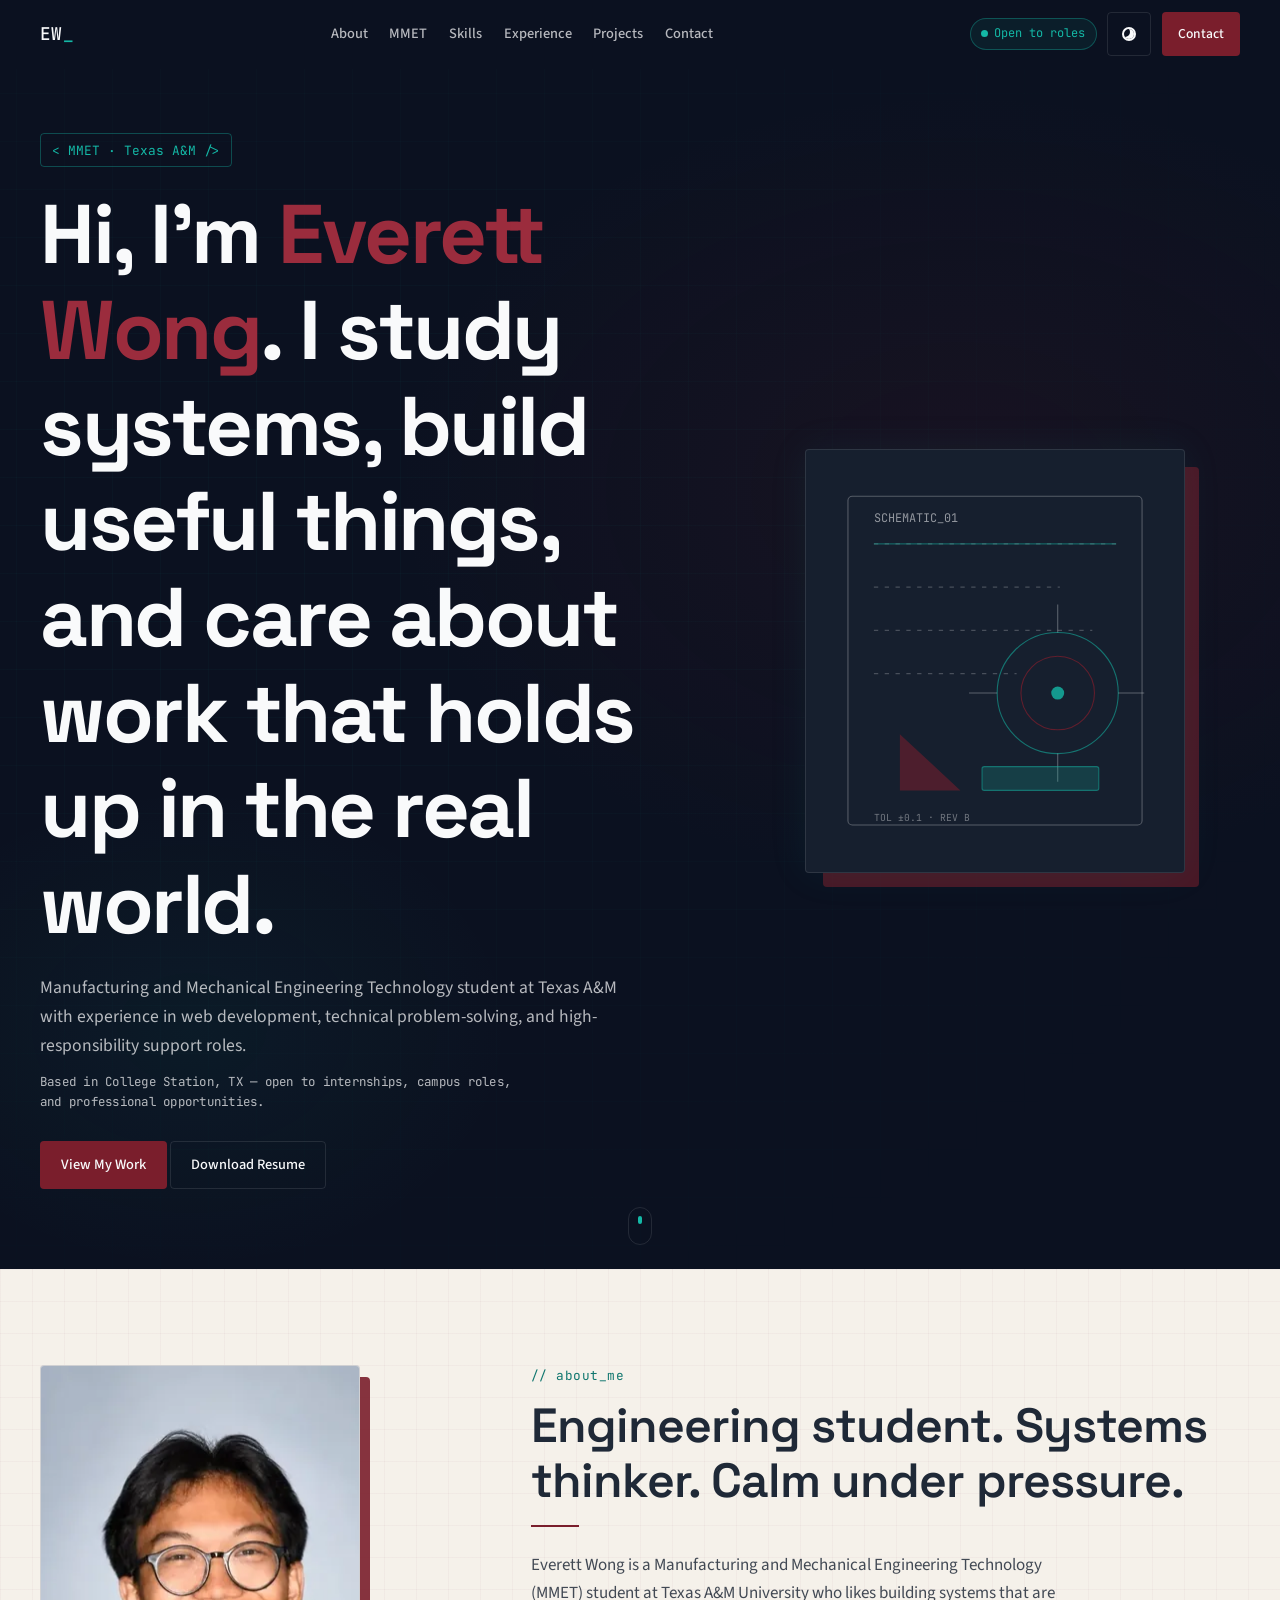
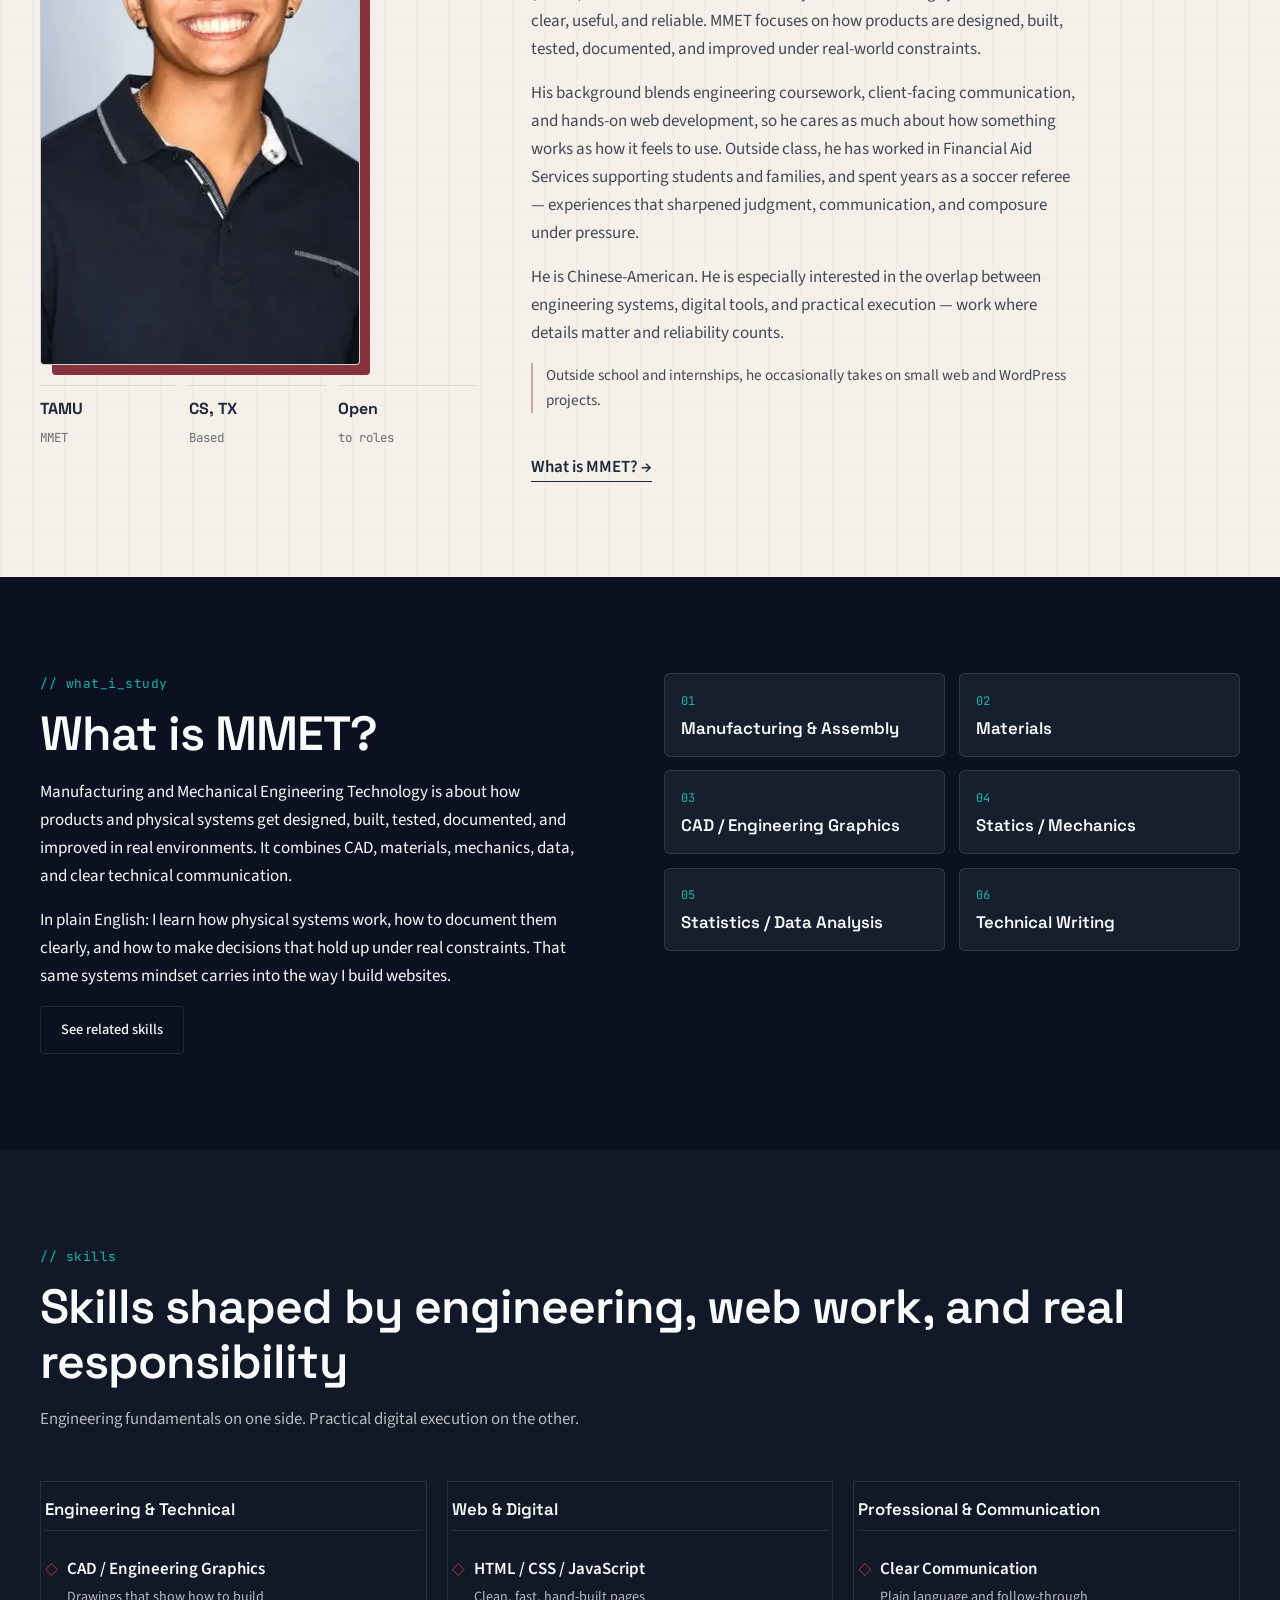
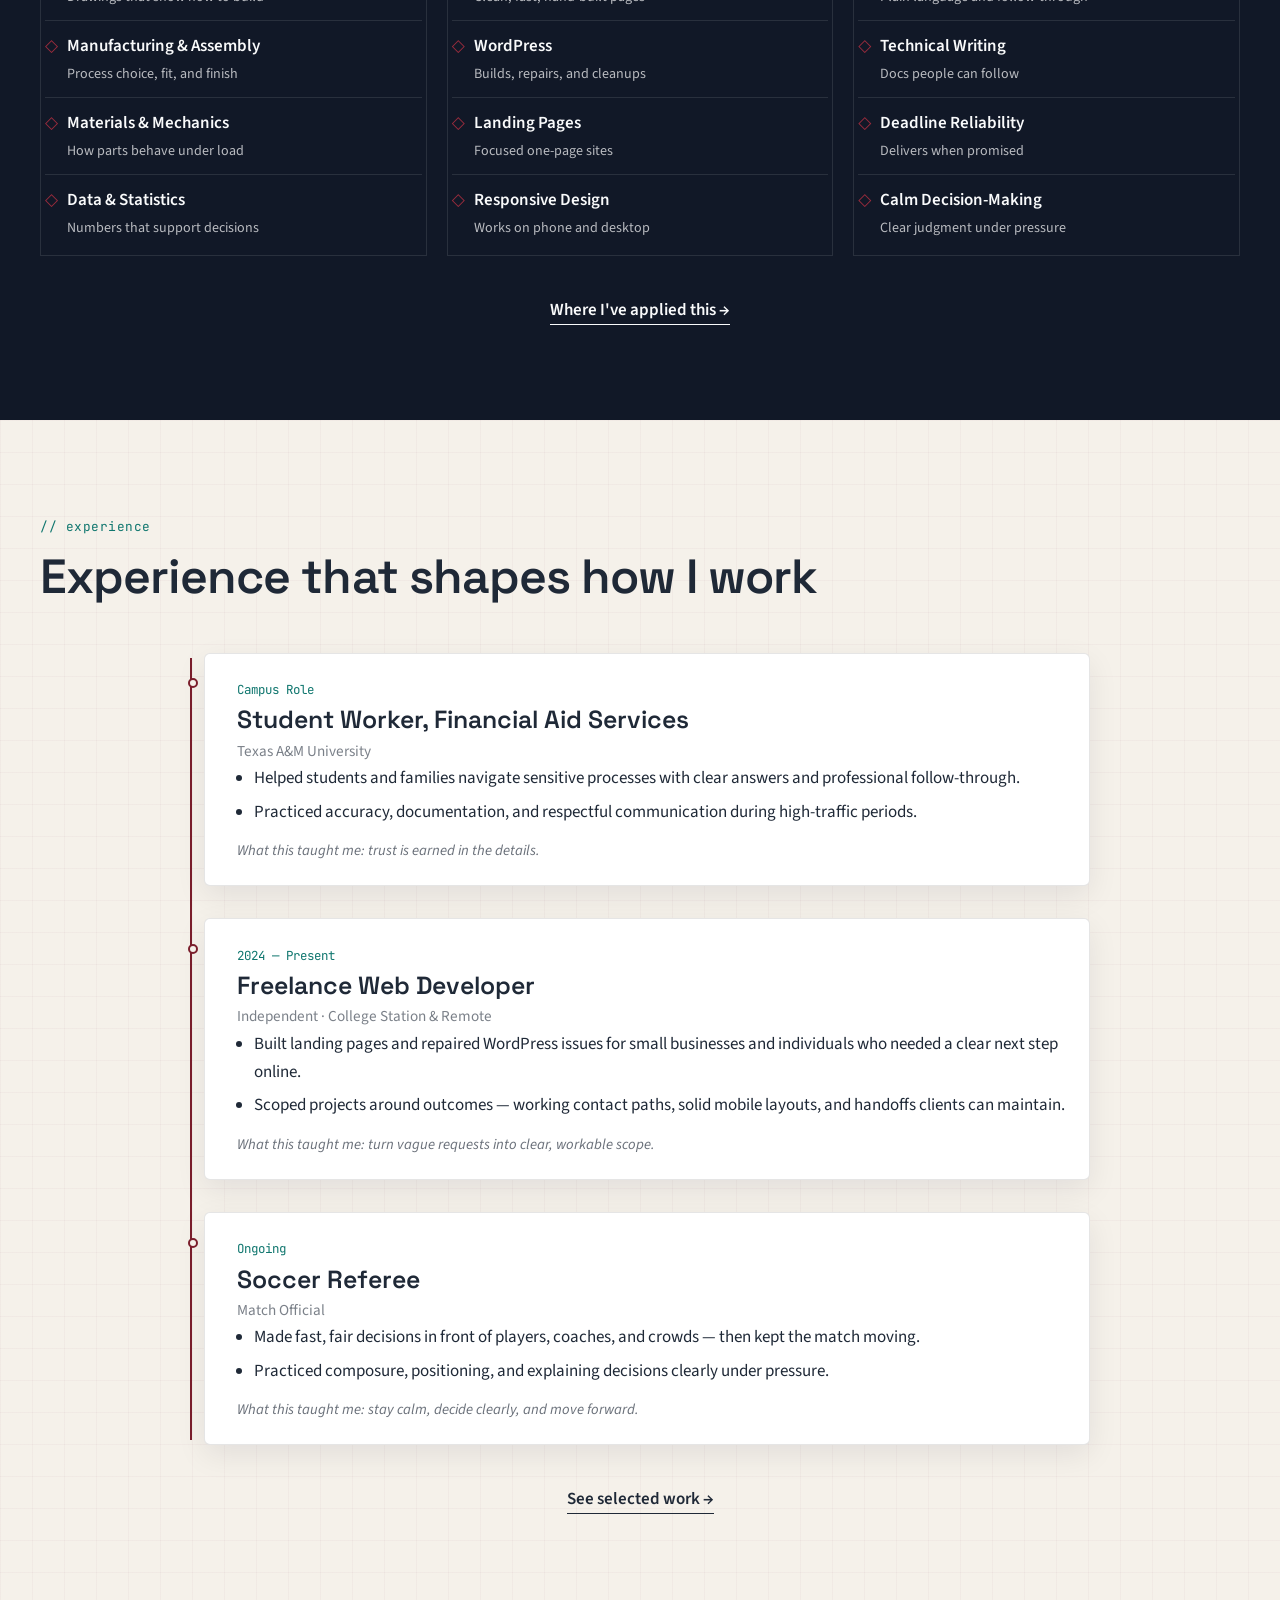
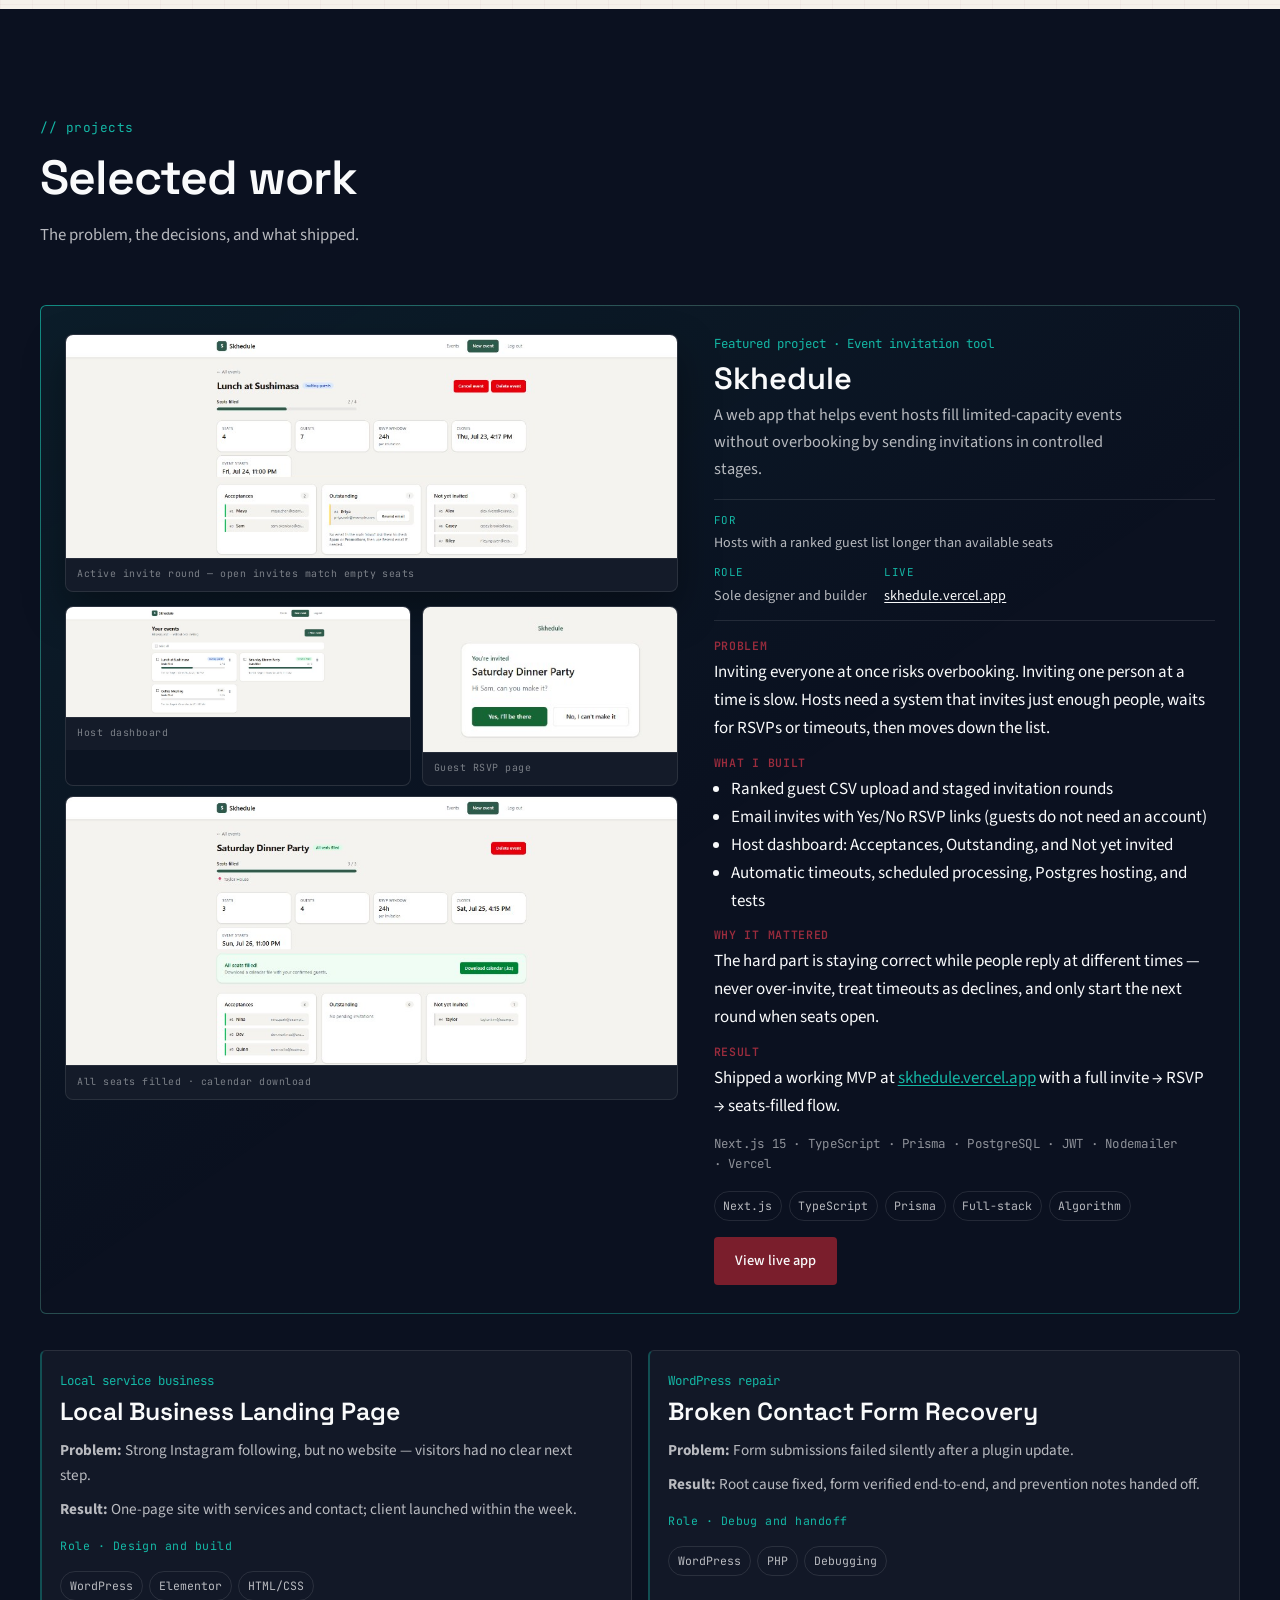
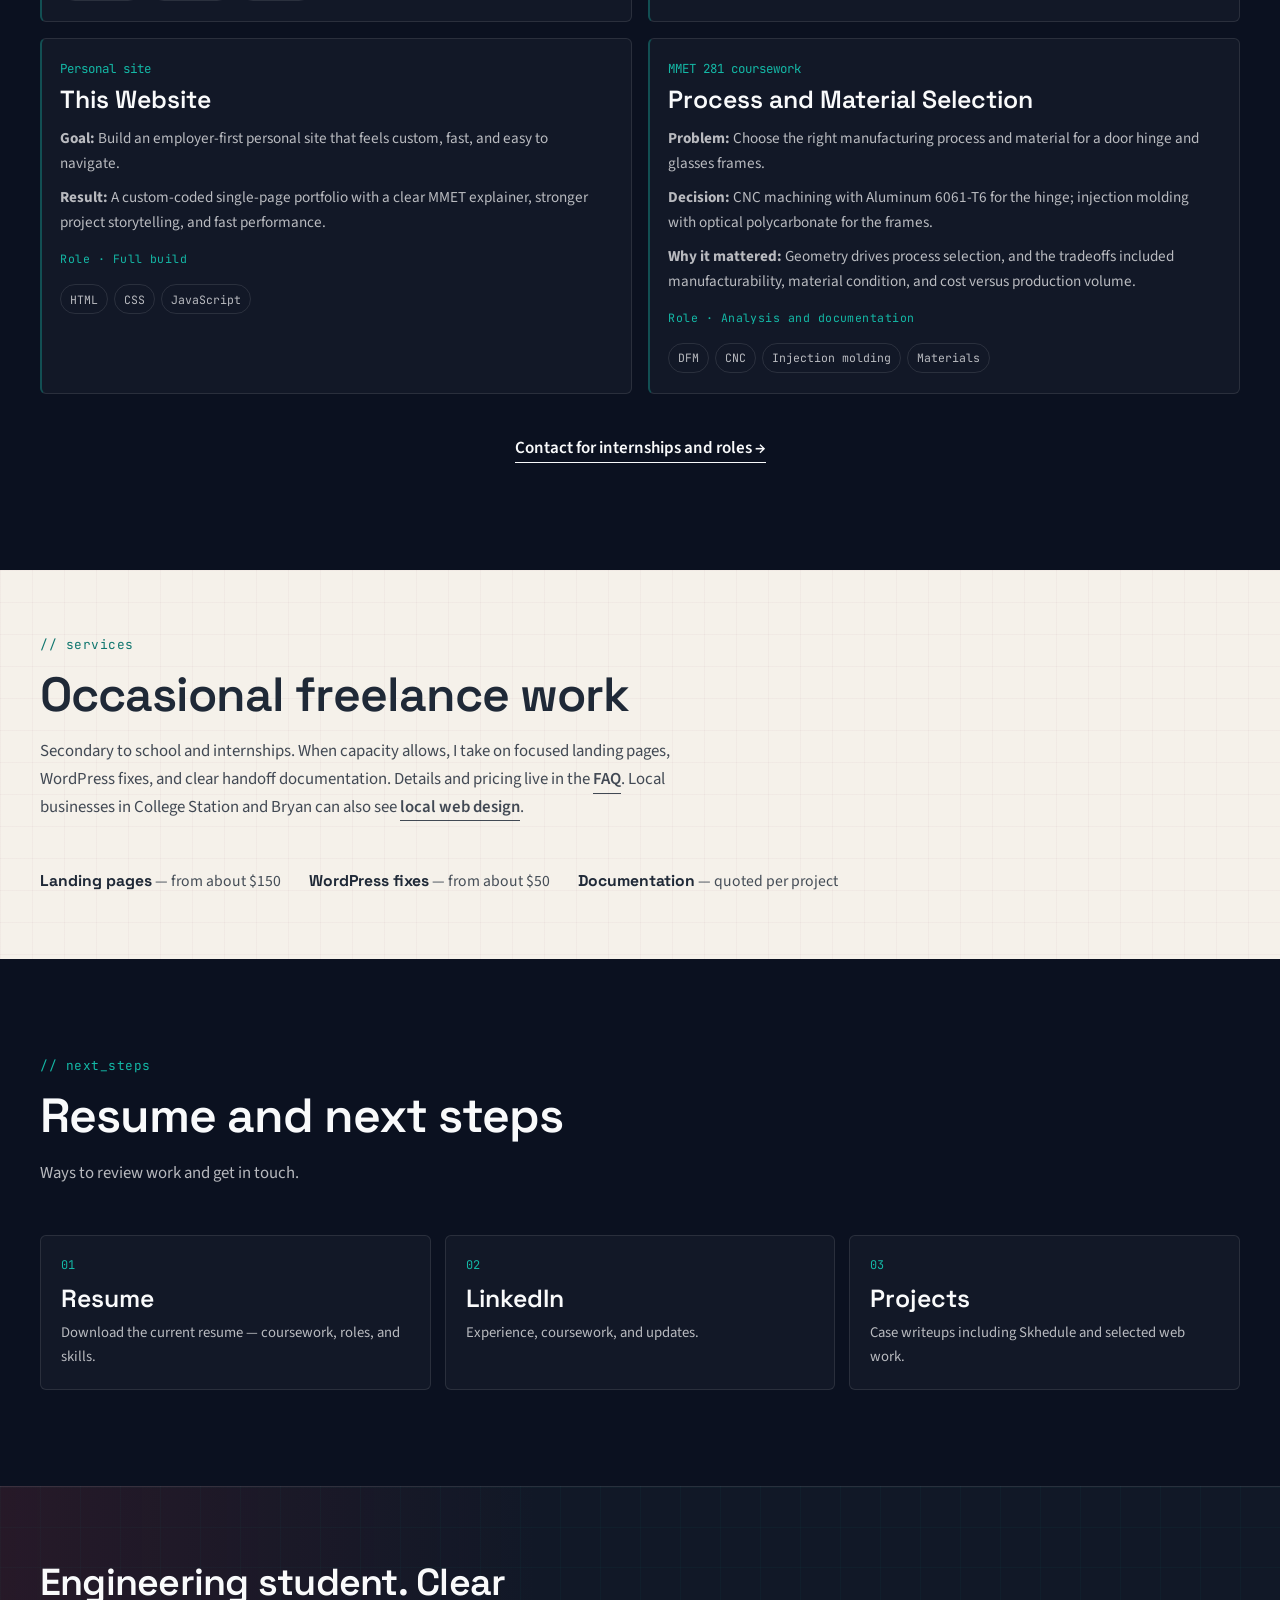
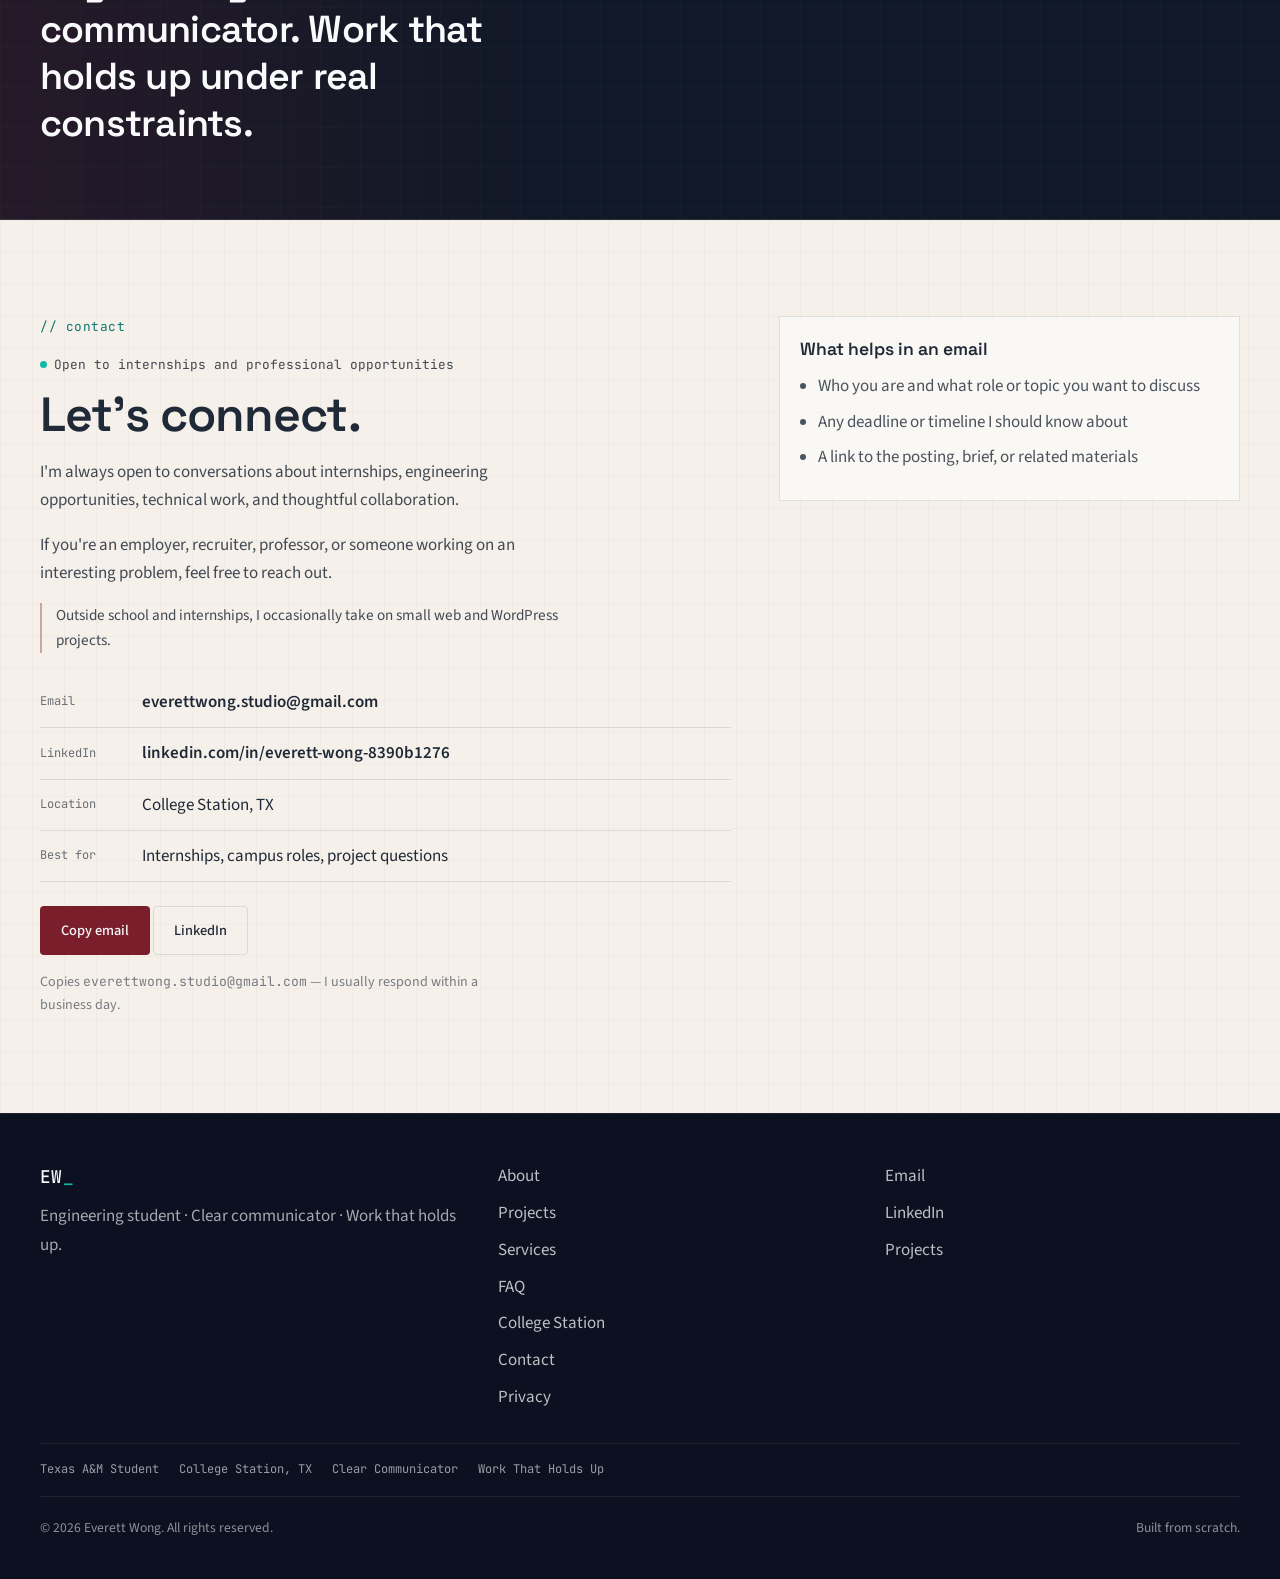
==== commit 8441da80: "Unify satellite-page navigation and keep College Station page secondary. Co-authored-by: Cursor <cur" ====
--- a/index.html
+++ b/index.html
@@ -494,6 +494,8 @@
             Secondary to school and internships. When capacity allows, I take on focused landing pages, WordPress fixes,
             and clear handoff documentation. Details and pricing live in the
             <a class="text-link" href="faq.html">FAQ</a>.
+            Local businesses in College Station and Bryan can also see
+            <a class="text-link" href="college-station-web-design.html">local web design</a>.
           </p>
         </header>
         <ul class="services-compact reveal">
@@ -609,6 +611,7 @@
         <a href="#projects">Projects</a>
         <a href="#services">Services</a>
         <a href="faq.html">FAQ</a>
+        <a href="college-station-web-design.html">College Station</a>
         <a href="#contact">Contact</a>
         <a href="privacy.html">Privacy</a>
       </nav>
--- a/styles.css
+++ b/styles.css
@@ -1444,6 +1444,7 @@
 }
 .page-footer-nav a:hover { color: var(--teal); }
 .page-hero h1 { margin-bottom: 0.75rem; }
+.page-hero .hero-actions { margin-top: 1.5rem; }
 .prose { max-width: var(--read); }
 .prose h2 { margin-top: 2rem; }
 .faq-list details {
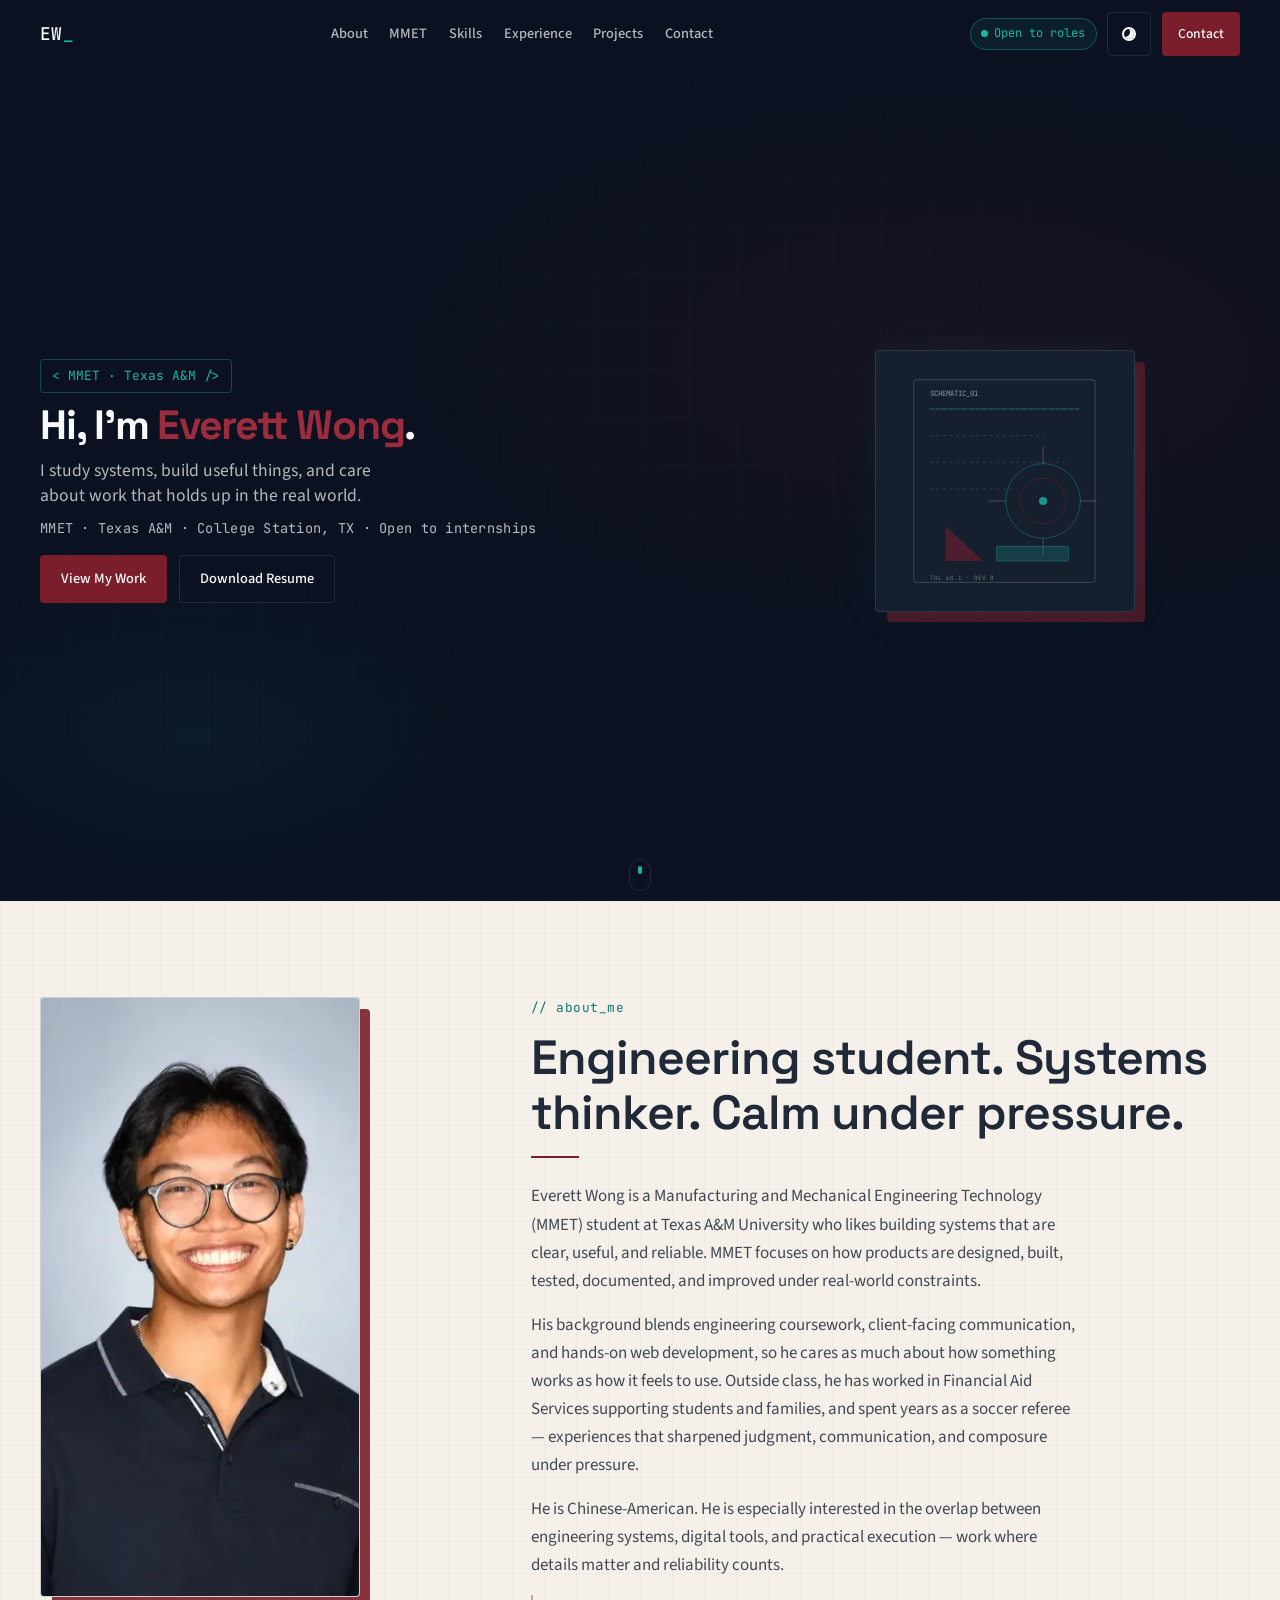
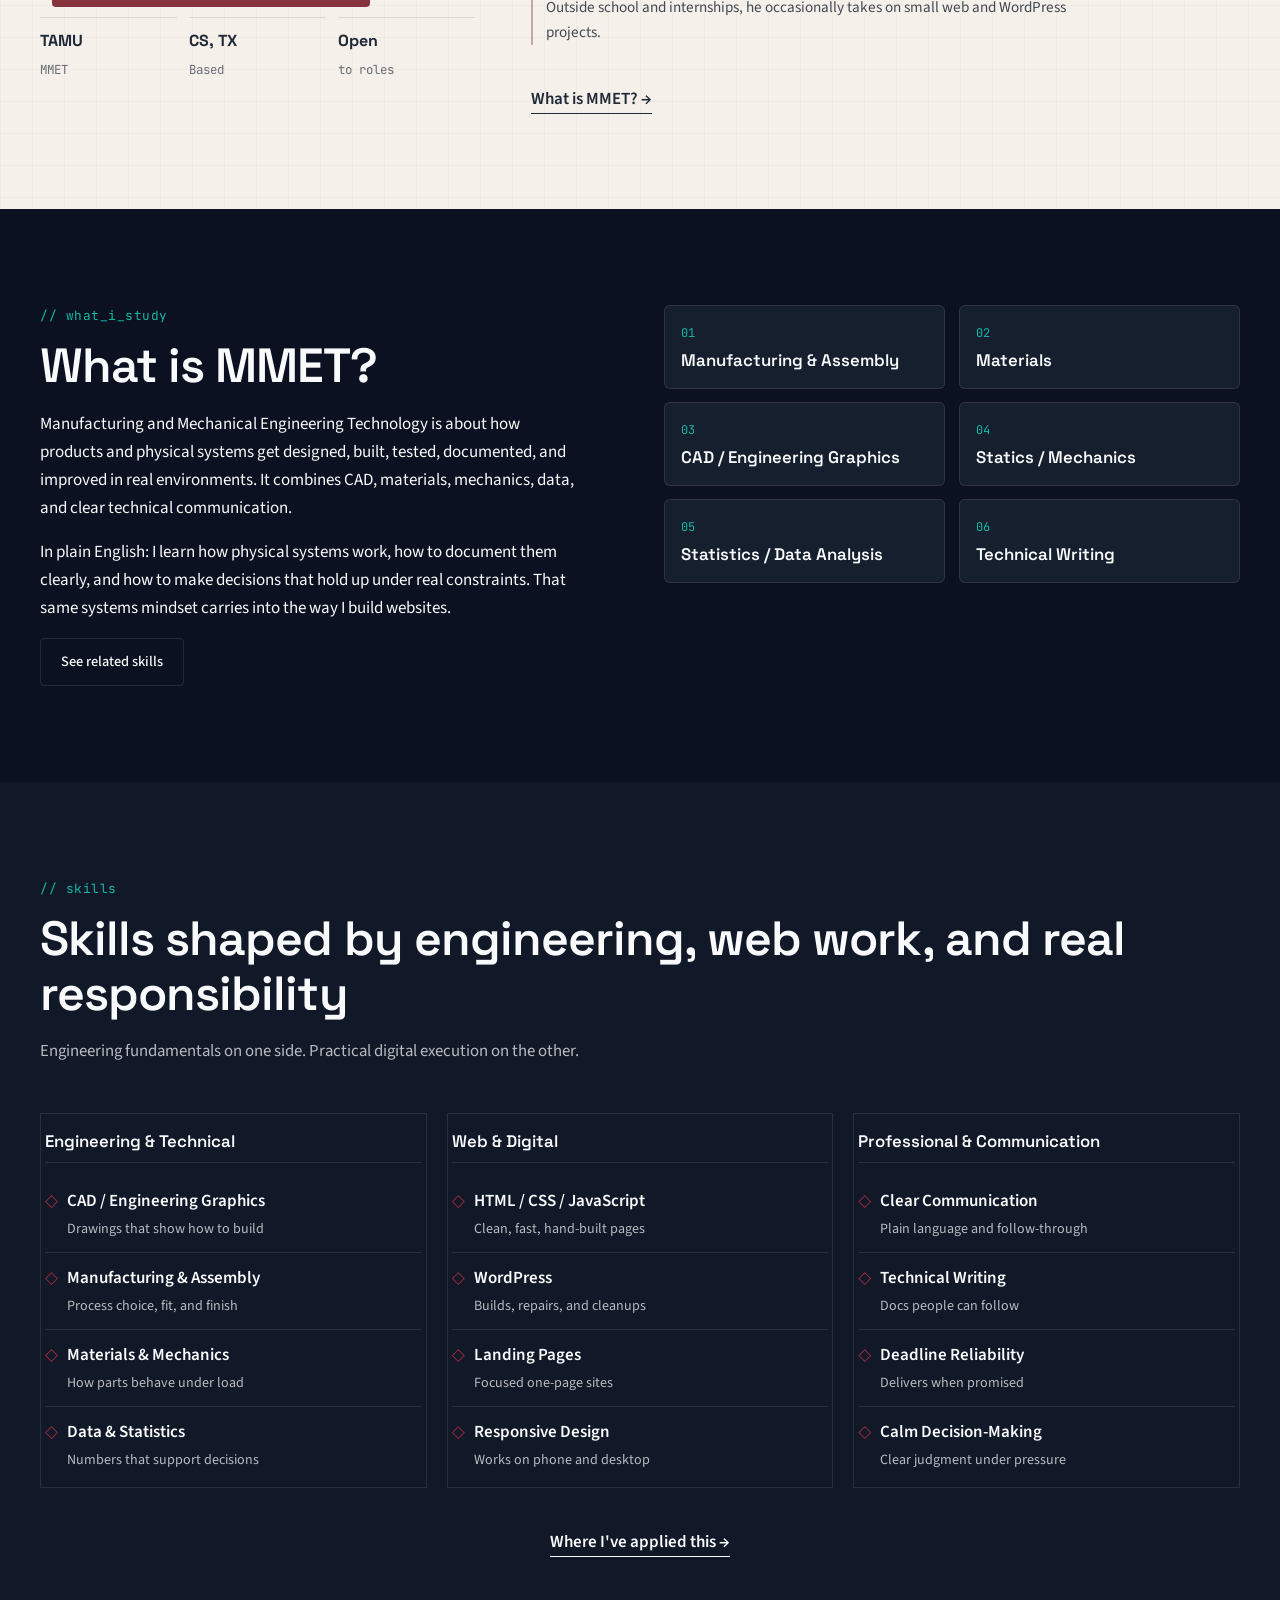
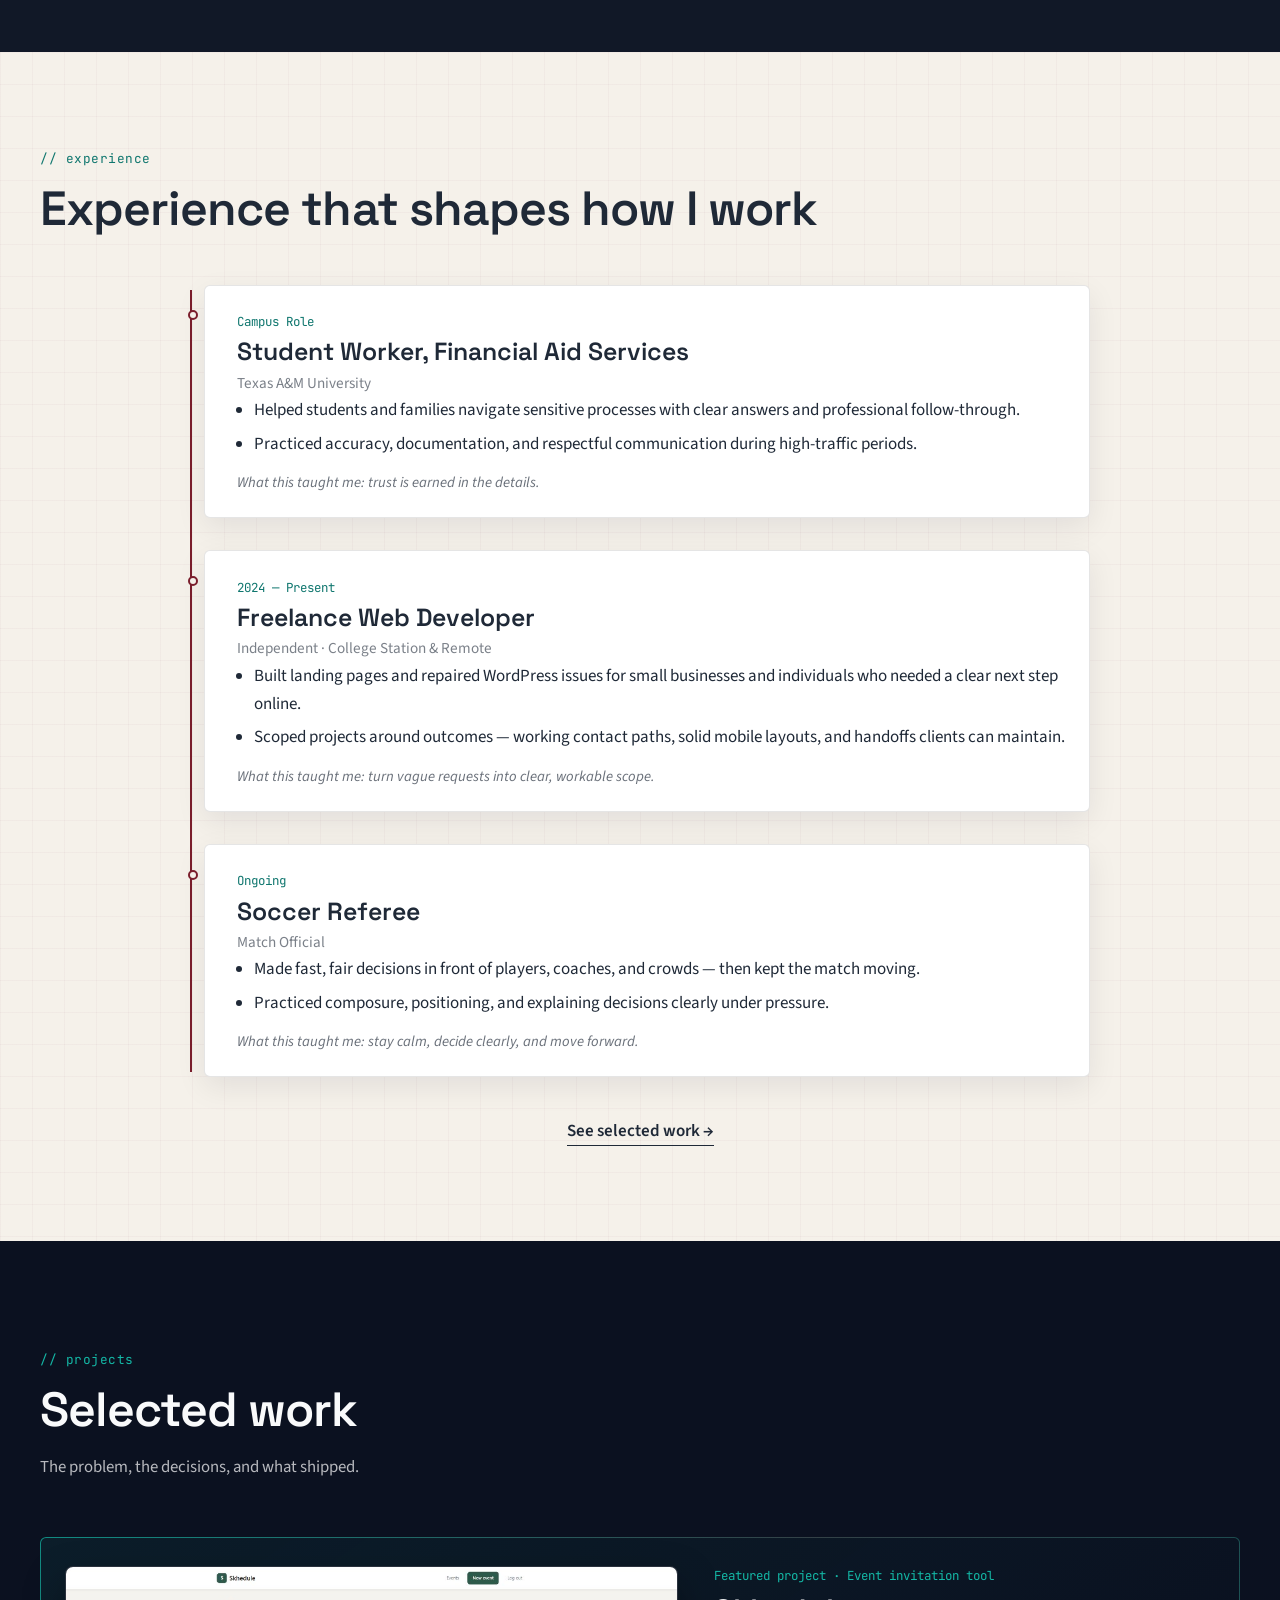
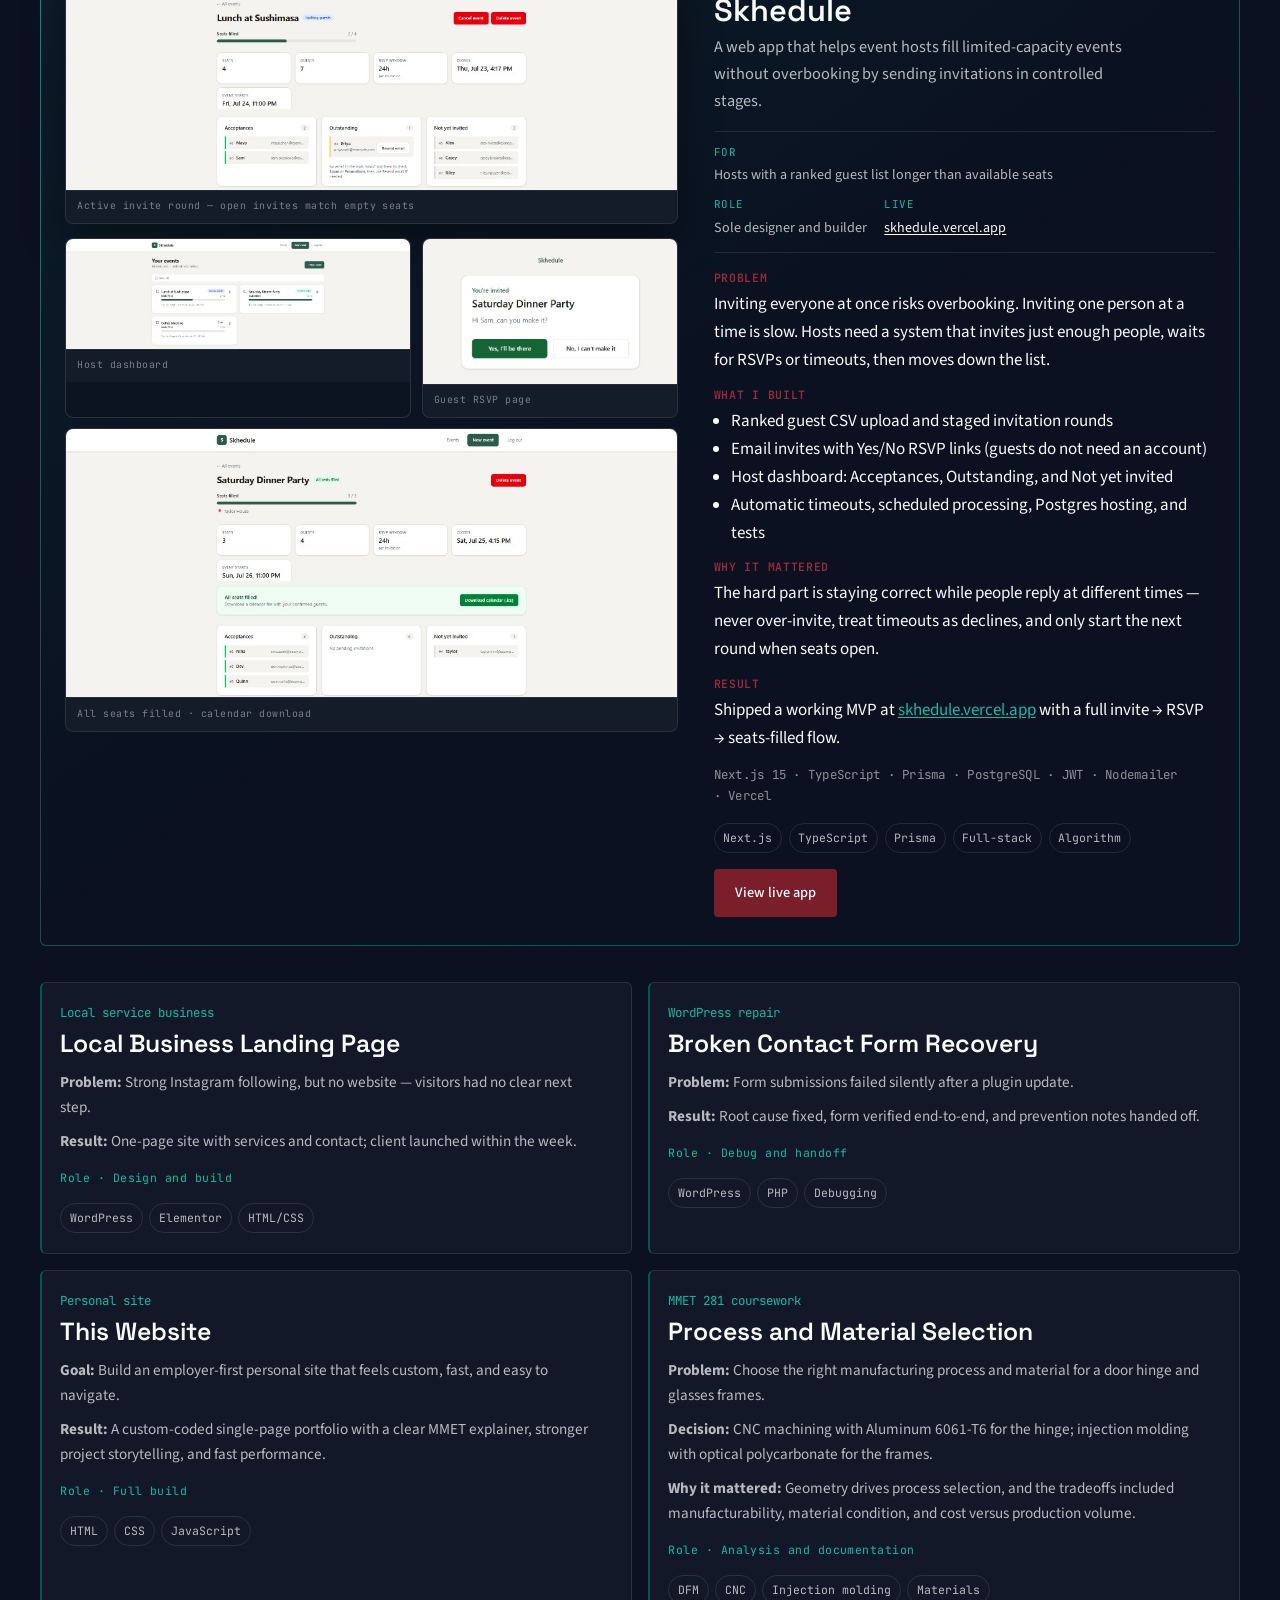
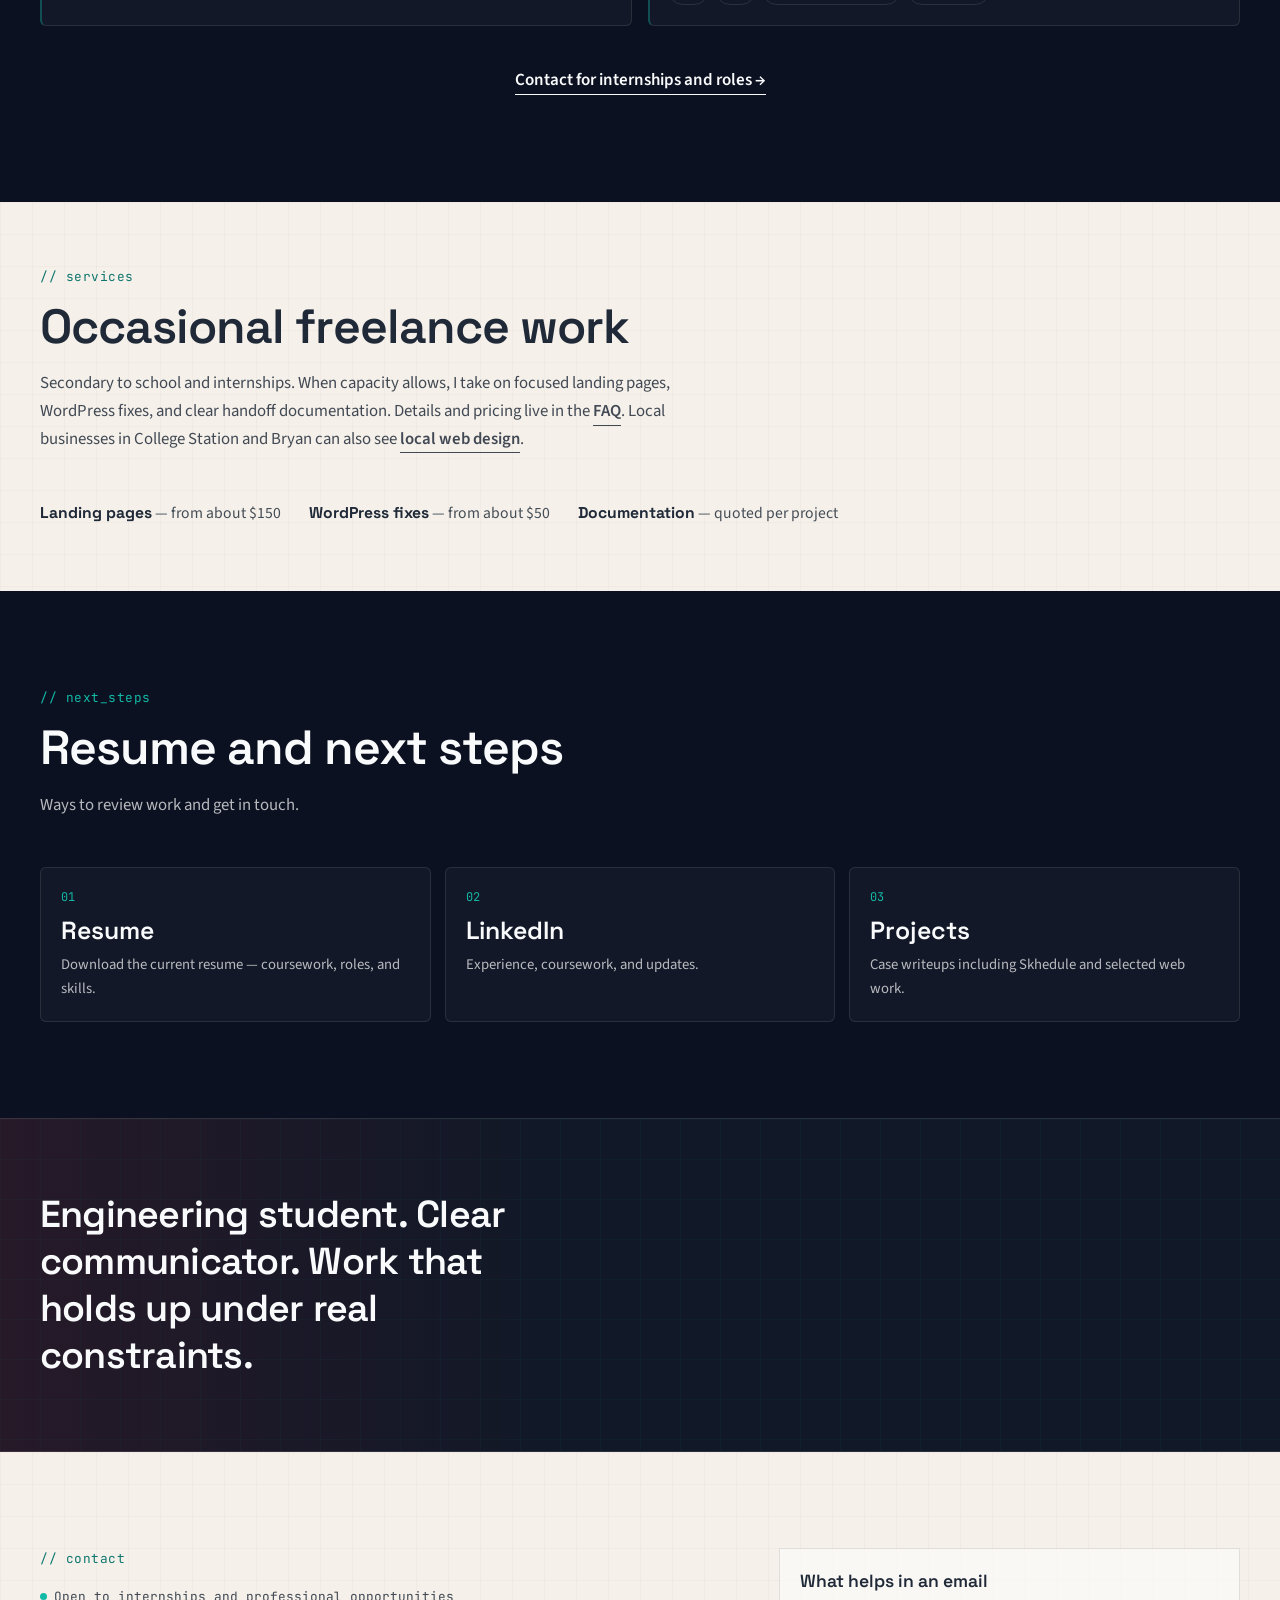
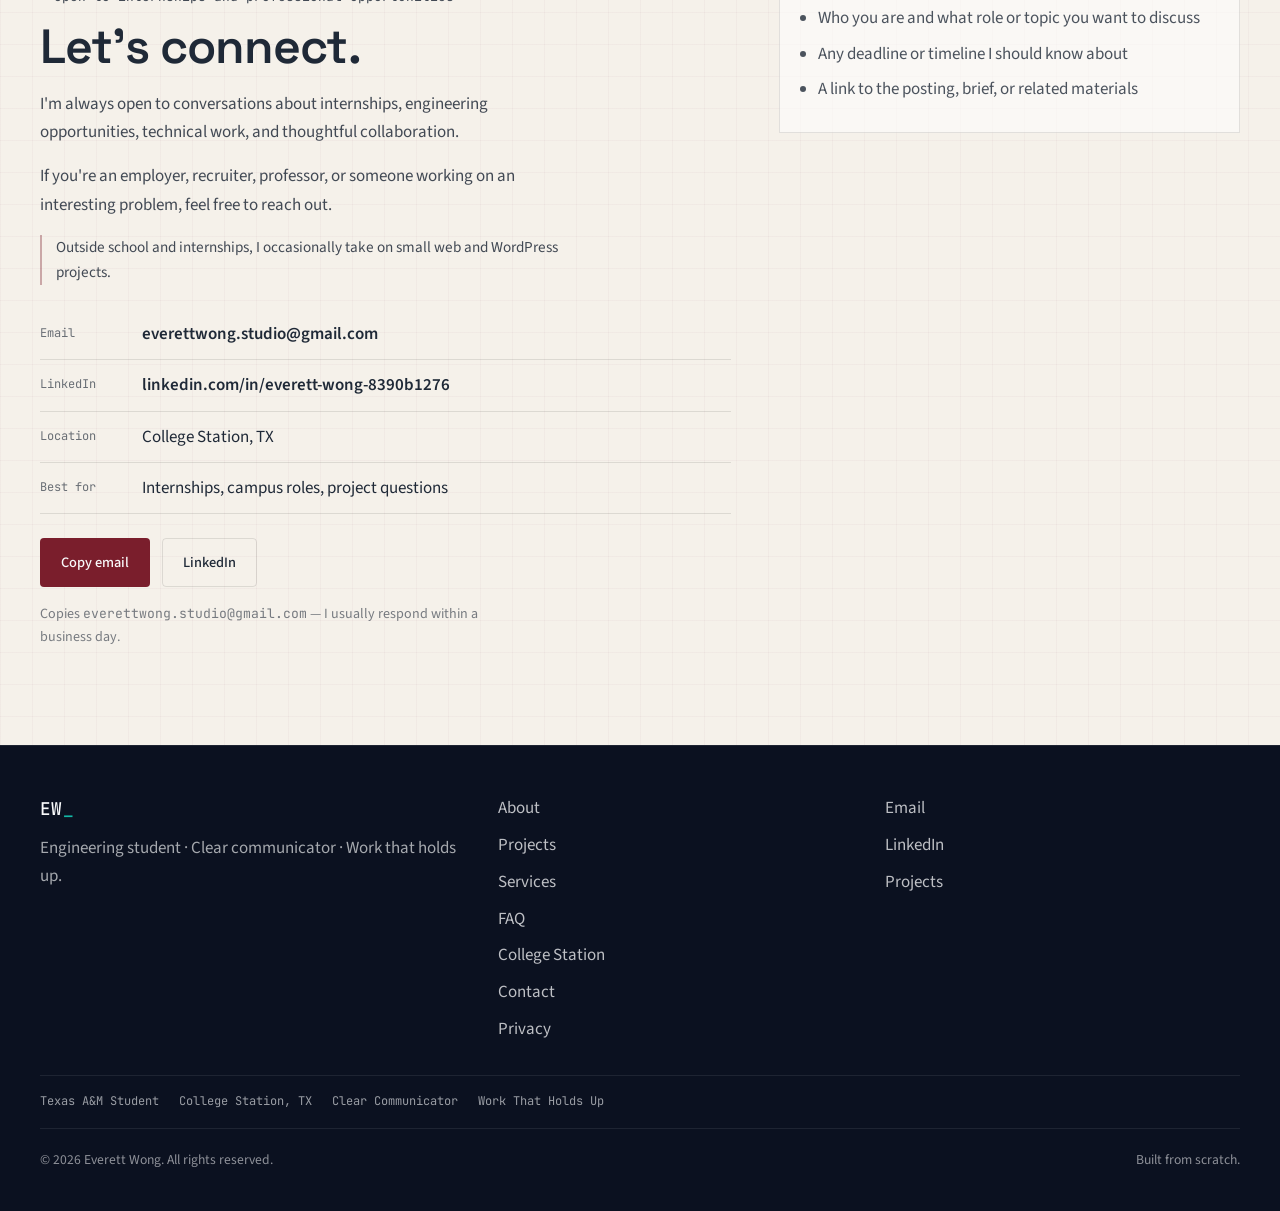
==== commit dd912459: "Compact the hero so name, tagline, and CTAs fit above the fold. Keeps the brand-first scan pattern w" ====
--- a/index.html
+++ b/index.html
@@ -111,12 +111,11 @@
       <div class="container hero-layout">
         <div class="hero-copy reveal">
           <p class="badge">&lt; MMET · Texas A&amp;M /&gt;</p>
-          <h1>Hi, I'm <span class="accent">Everett Wong</span>. I study systems, build useful things, and care about work that holds up in the real world.</h1>
+          <h1>Hi, I'm <span class="accent">Everett Wong</span>.</h1>
           <p class="hero-sub">
-            Manufacturing and Mechanical Engineering Technology student at Texas A&amp;M with experience in
-            web development, technical problem-solving, and high-responsibility support roles.
-          </p>
-          <p class="hero-meta">Based in College Station, TX — open to internships, campus roles, and professional opportunities.</p>
+            I study systems, build useful things, and care about work that holds up in the real world.
+          </p>
+          <p class="hero-meta">MMET · Texas A&amp;M · College Station, TX · Open to internships</p>
           <div class="hero-actions">
             <a class="btn btn-primary" href="#projects">View My Work</a>
             <a class="btn btn-ghost" href="assets/img/Everett-Wong-Resume.pdf" download="Everett-Wong-Resume.pdf" type="application/pdf">Download Resume</a>
--- a/styles.css
+++ b/styles.css
@@ -392,18 +392,22 @@
 .nav-toggle[aria-expanded="true"] span:nth-child(2) { opacity: 0; }
 .nav-toggle[aria-expanded="true"] span:nth-child(3) { transform: translateY(-7px) rotate(-45deg); }
 
-/* 6. Hero */
+/* 6. Hero — first viewport fits brand + line + CTA at a glance */
 .hero {
   position: relative;
-  min-height: calc(100vh - 68px);
+  min-height: calc(100svh - 68px);
   display: grid;
   align-items: center;
-  padding: 4rem 0 5rem;
+  padding: 1rem 0 1.5rem;
   overflow: hidden;
   background:
     radial-gradient(ellipse 80% 60% at 75% 35%, rgba(122, 30, 44, 0.12), transparent 55%),
     radial-gradient(ellipse 50% 40% at 15% 80%, rgba(20, 184, 166, 0.06), transparent 50%),
     var(--bg);
+}
+.hero .reveal {
+  opacity: 1;
+  transform: none;
 }
 .hero-grid {
   position: absolute;
@@ -424,8 +428,8 @@
 .hero-layout {
   position: relative;
   display: grid;
-  grid-template-columns: 1.15fr 0.85fr;
-  gap: 3rem;
+  grid-template-columns: 1.2fr 0.8fr;
+  gap: 1.5rem;
   align-items: center;
 }
 .case-summary {
@@ -434,21 +438,40 @@
   margin: 0.35rem 0 1rem;
   max-width: 52ch;
 }
-.hero-copy h1 { margin-bottom: 1.25rem; max-width: min(22ch, 100%); }
-.hero-sub {
-  font-size: 1.1rem;
+.hero .badge {
+  margin-bottom: 0.55rem;
+}
+.hero-copy {
+  position: relative;
+  z-index: 2;
+}
+.hero-copy h1 {
+  font-size: clamp(2.1rem, 3.2vw, 3rem);
+  font-weight: 700;
+  line-height: 1.15;
+  letter-spacing: -0.03em;
+  max-width: 16ch;
+  margin-bottom: 0.55rem;
+}
+.hero .hero-sub {
+  font-size: clamp(1.1rem, 1.3vw, 1.25rem);
+  font-weight: 400;
+  line-height: 1.45;
   color: var(--text-muted);
-  margin-bottom: 0.75rem;
-}
-.hero-meta {
-  font-size: 0.78rem;
+  margin-bottom: 0.5rem;
+  max-width: 42ch;
+}
+.hero .hero-meta {
+  font-size: clamp(0.85rem, 1vw, 0.95rem);
   color: var(--text-muted);
-  margin-bottom: 1.75rem;
+  margin-bottom: 1rem;
   letter-spacing: 0.02em;
-}
-.hero-copy {
-  position: relative;
-  z-index: 2;
+  white-space: nowrap;
+}
+.hero-actions {
+  display: flex;
+  flex-wrap: wrap;
+  gap: 0.75rem;
 }
 .hero-actions .btn {
   position: relative;
@@ -457,10 +480,20 @@
 .contact-copy .hero-actions .btn {
   pointer-events: auto;
 }
-.geo-frame { position: relative; max-width: 380px; margin-inline: auto; }
+.geo-frame {
+  position: relative;
+  max-width: min(260px, 28vw);
+  margin-inline: auto;
+}
+.hero-schematic {
+  display: block;
+  width: 100%;
+  height: auto;
+  max-height: min(28vh, 240px);
+}
 .geo-panel {
   position: absolute;
-  inset: 18px -14px -14px 18px;
+  inset: 12px -10px -10px 12px;
   background: var(--maroon);
   opacity: 0.55;
   border-radius: 4px;
@@ -470,7 +503,7 @@
   background: var(--surface-raised);
   border: 1px solid var(--line);
   border-radius: 4px;
-  padding: 1rem;
+  padding: 0.6rem;
   color: var(--warm-white);
   box-shadow: 0 0 40px rgba(20, 184, 166, 0.08);
 }
@@ -492,15 +525,15 @@
 .scroll-hint {
   position: absolute;
   left: 50%;
-  bottom: 1.5rem;
+  bottom: 0.65rem;
   transform: translateX(-50%);
-  width: 24px;
-  height: 38px;
+  width: 22px;
+  height: 32px;
   border: 1px solid var(--line);
   border-radius: 14px;
   display: grid;
   place-items: start center;
-  padding-top: 8px;
+  padding-top: 6px;
   text-decoration: none;
 }
 .scroll-hint span {
@@ -513,6 +546,14 @@
 @keyframes scrollDot {
   0% { transform: translateY(0); opacity: 1; }
   100% { transform: translateY(12px); opacity: 0; }
+}
+
+@media (max-height: 700px) {
+  .hero-visual { display: none; }
+  .hero-layout { grid-template-columns: 1fr; }
+  .scroll-hint { display: none; }
+  .hero { padding: 1rem 0 1.25rem; }
+  .hero .hero-meta { white-space: normal; }
 }
 
 /* 7. About */
@@ -1543,10 +1584,19 @@
   .cred-grid-3,
   .project-grid { grid-template-columns: 1fr 1fr; }
   .contact-layout-solo { grid-template-columns: 1fr; }
-  .hero { min-height: auto; padding-top: 2.5rem; }
-  .hero-copy h1 { max-width: none; }
-  .geo-frame { max-width: 280px; }
+  .hero {
+    min-height: auto;
+    padding: 1.5rem 0 2rem;
+  }
+  .hero-copy h1 {
+    max-width: none;
+    font-size: clamp(2rem, 7vw, 2.5rem);
+  }
+  .hero .hero-meta { white-space: normal; }
+  .hero-visual { display: none; }
+  .geo-frame { max-width: 260px; }
   .hero-grid { opacity: 0.3; }
+  .scroll-hint { display: none; }
 }
 
 @media (max-width: 640px) {
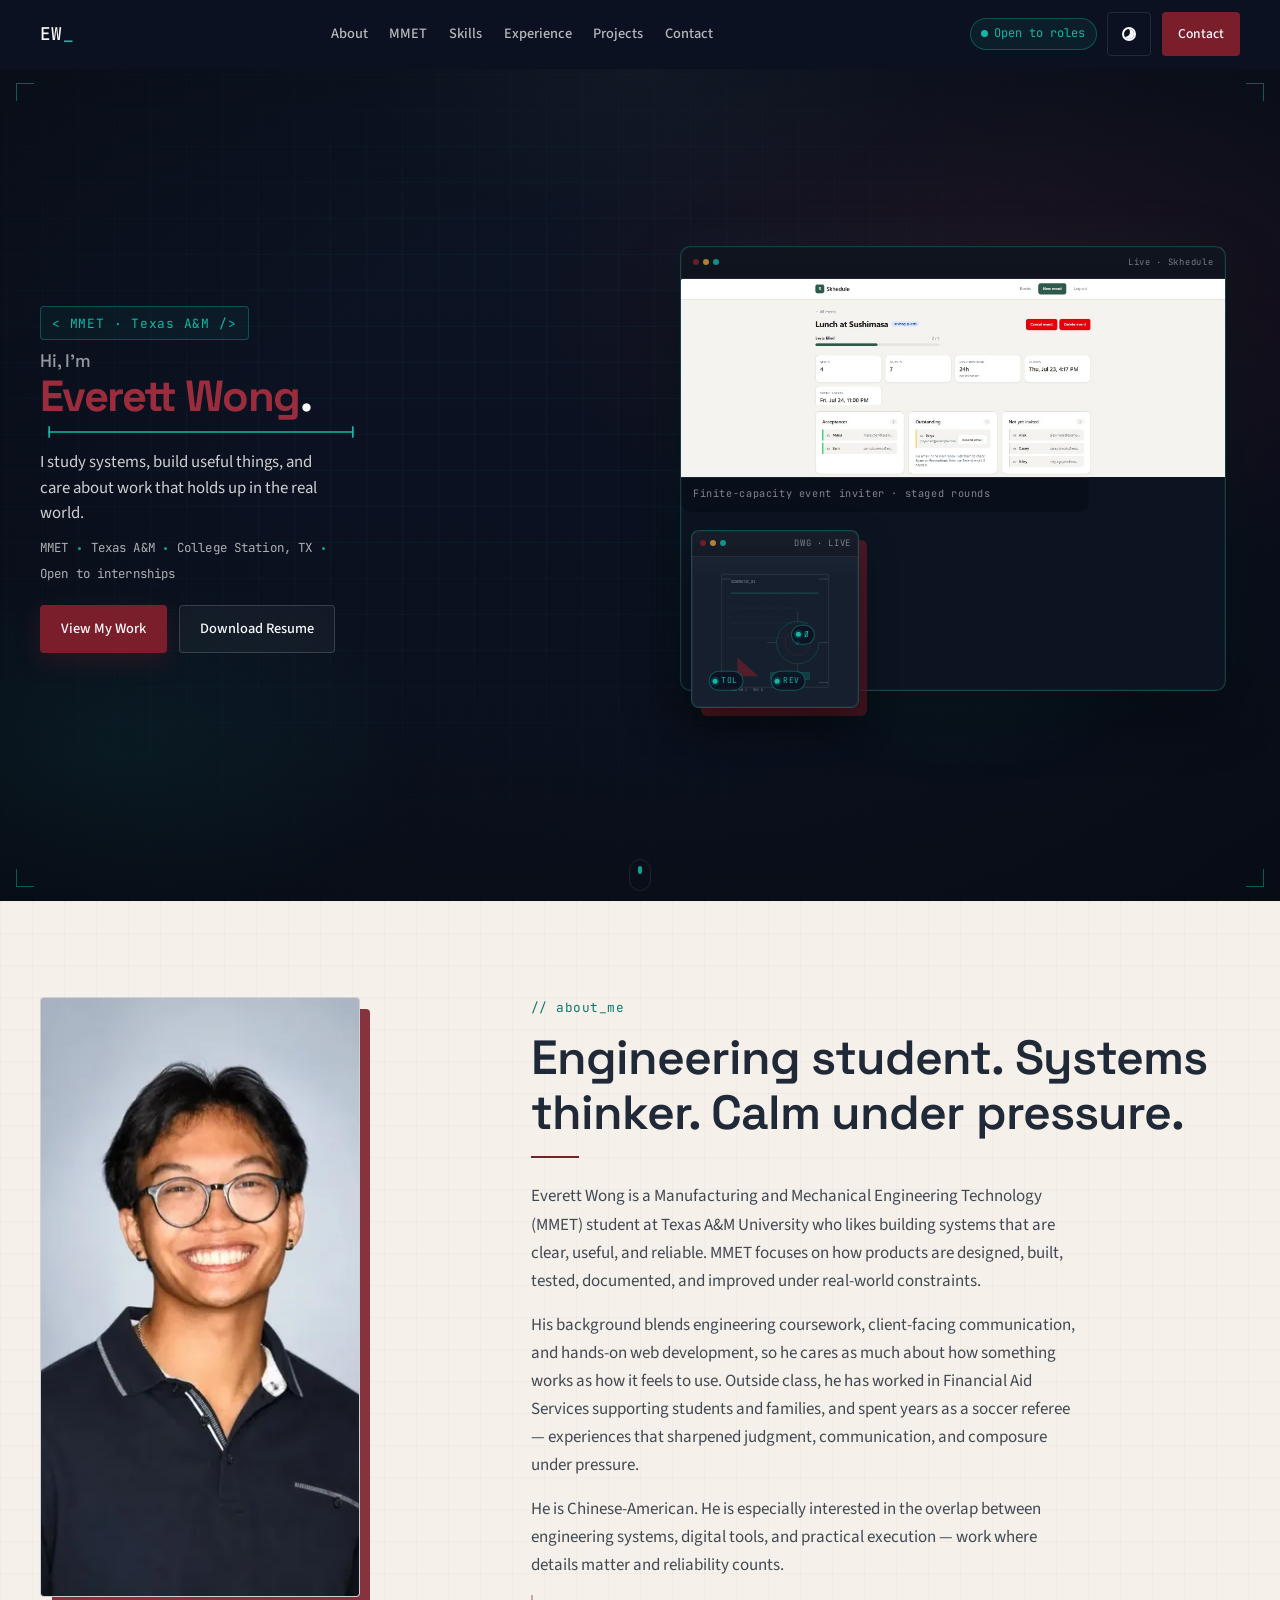
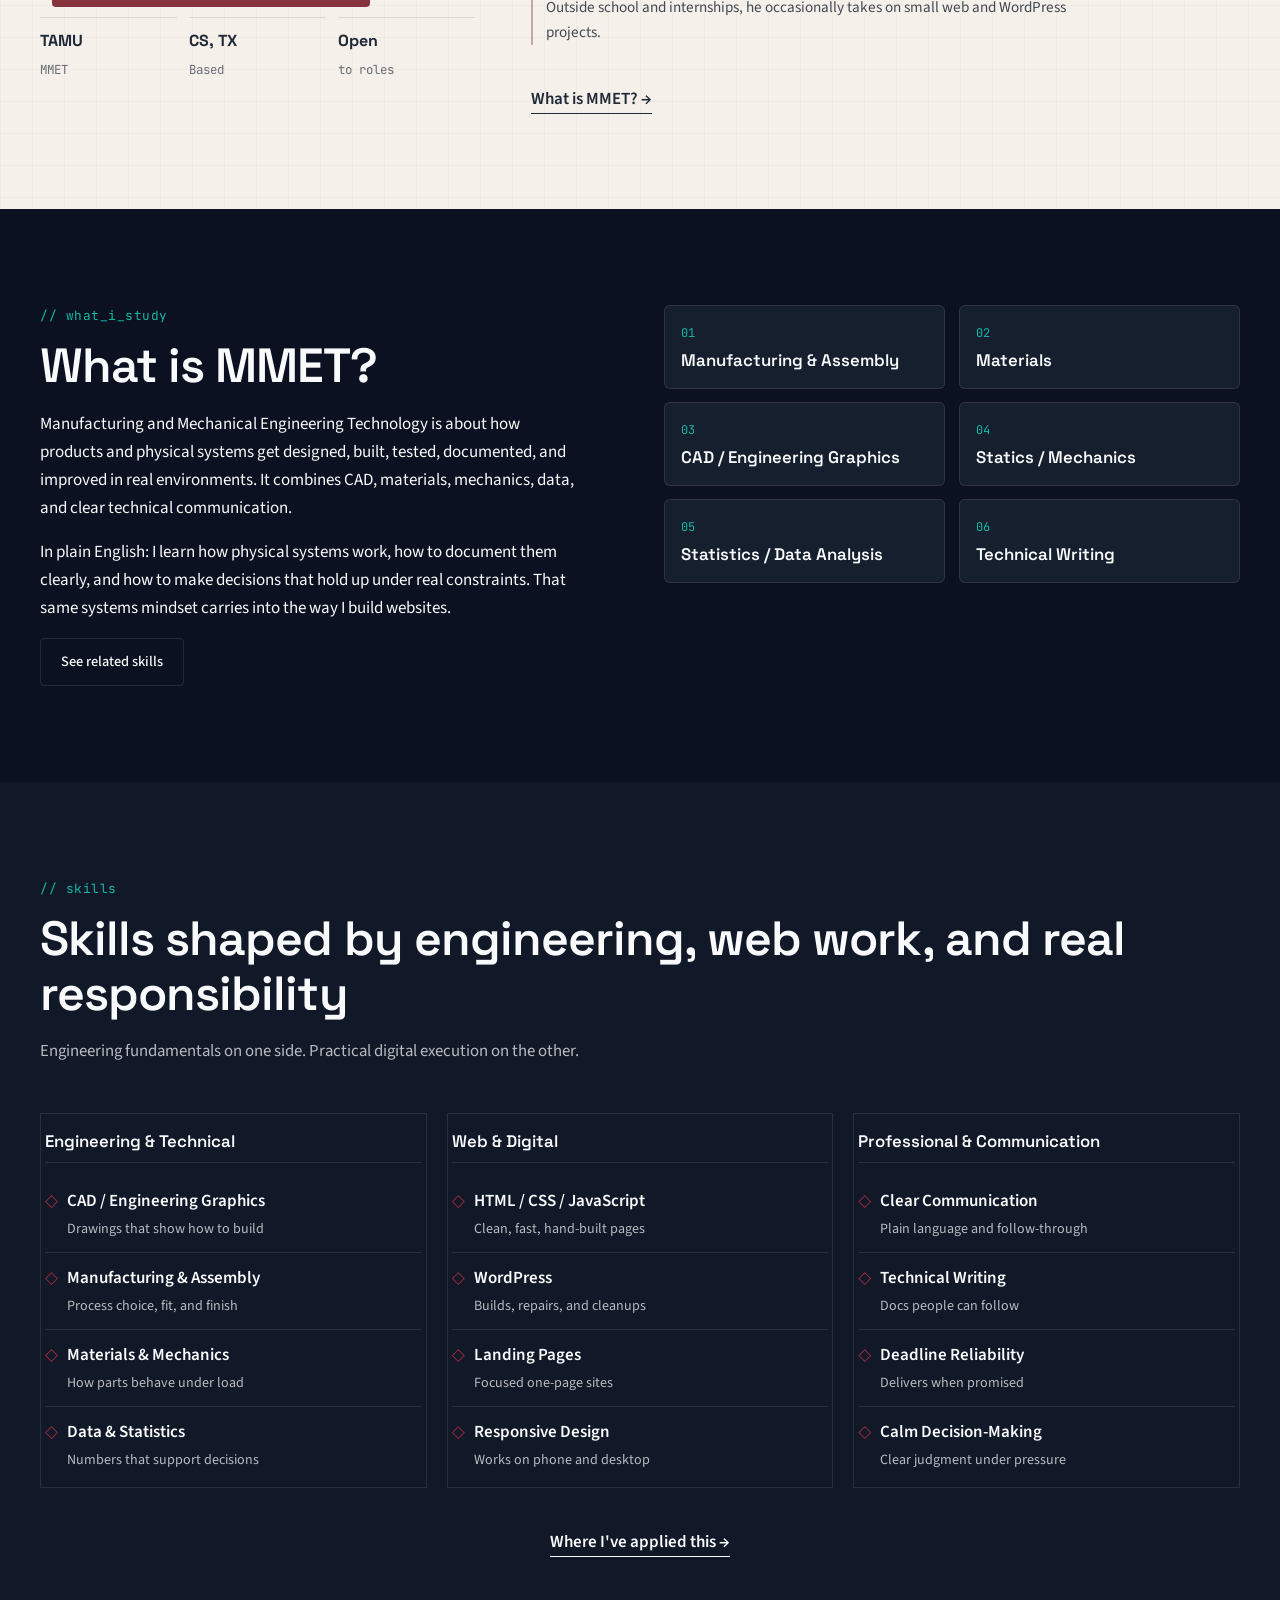
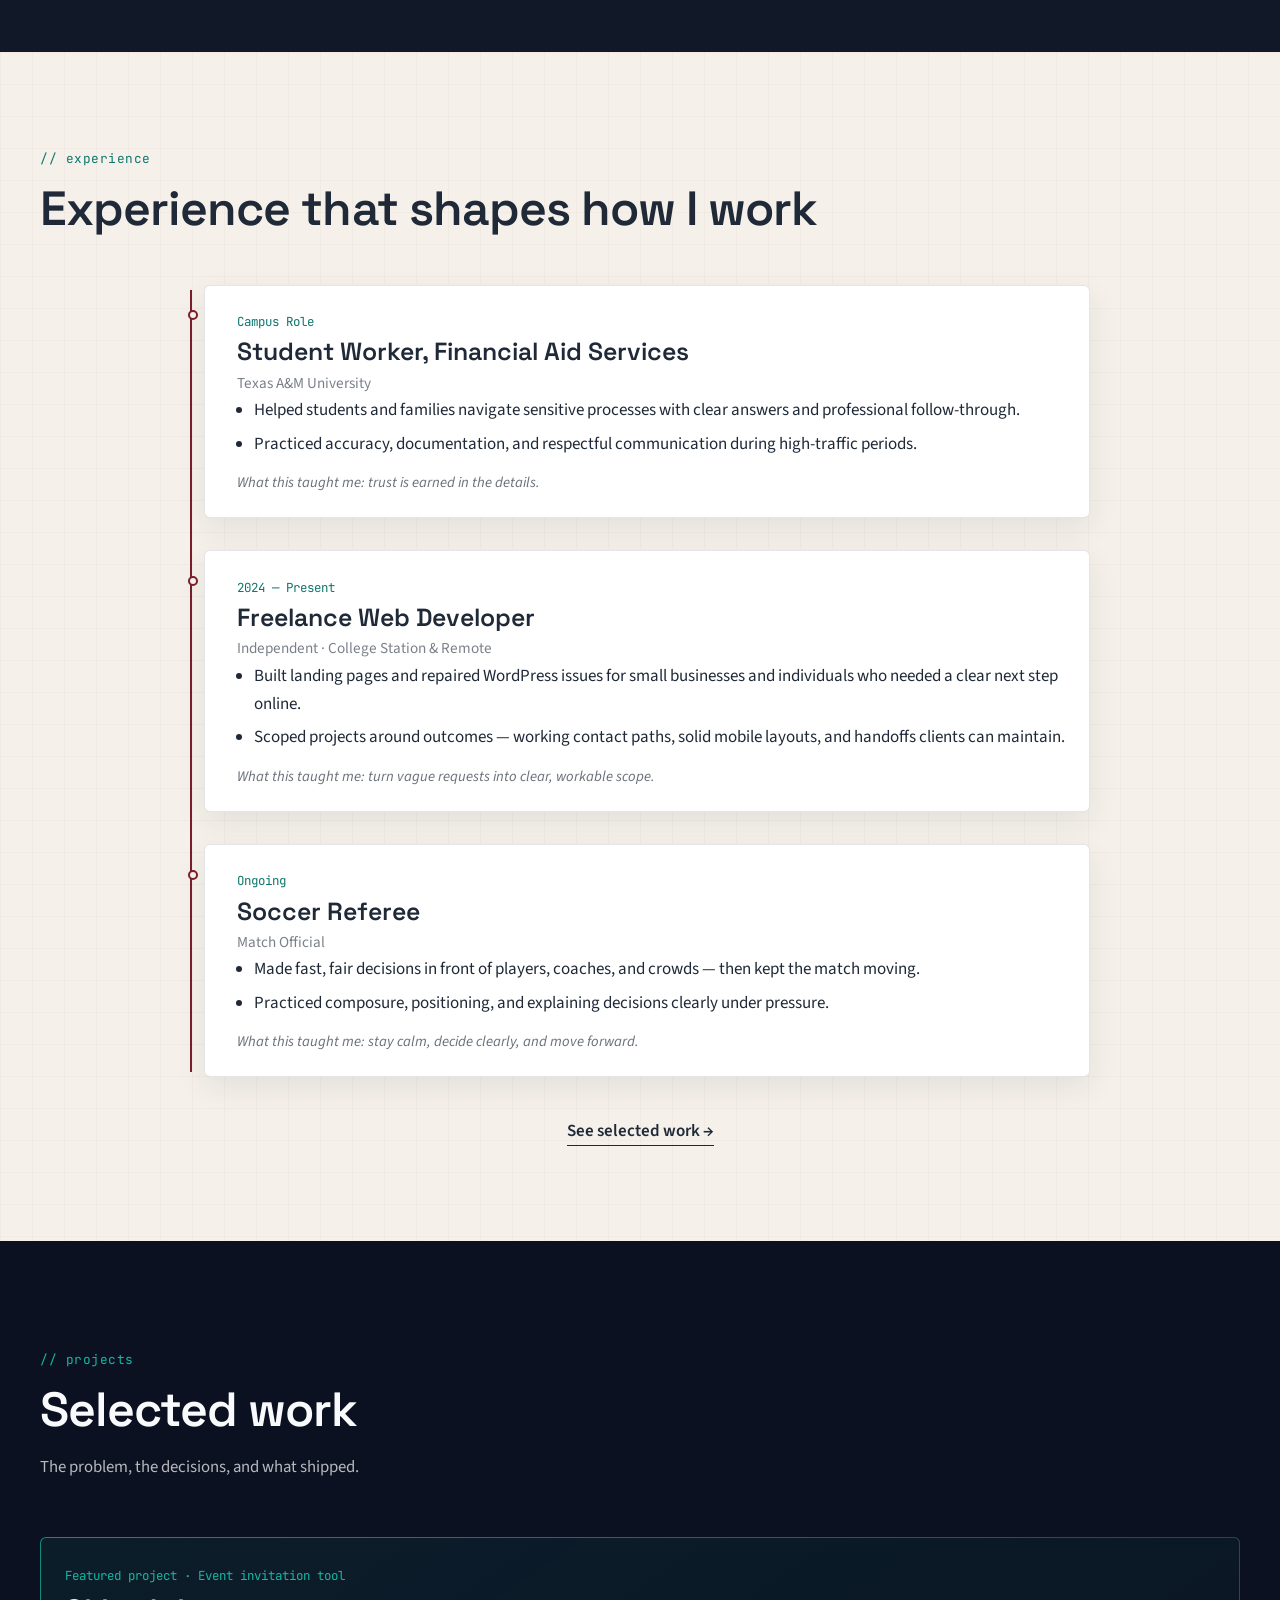
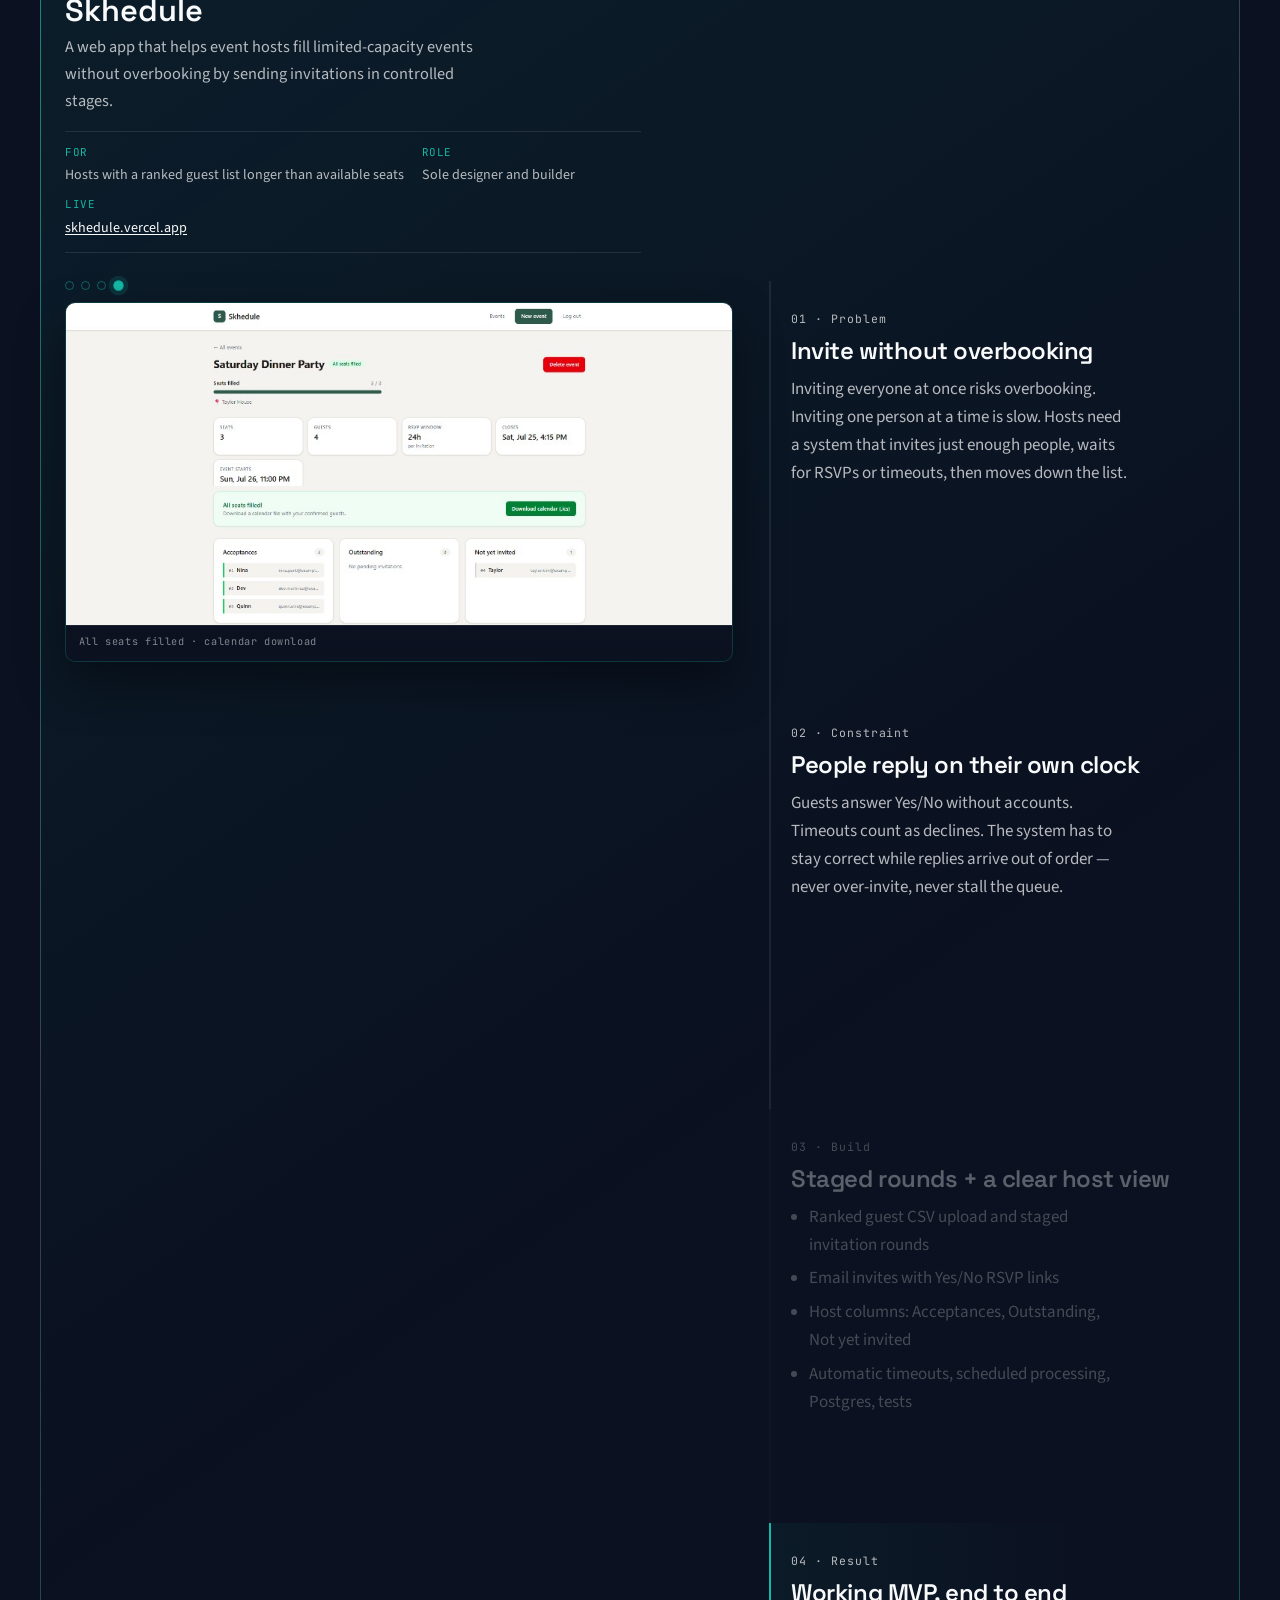
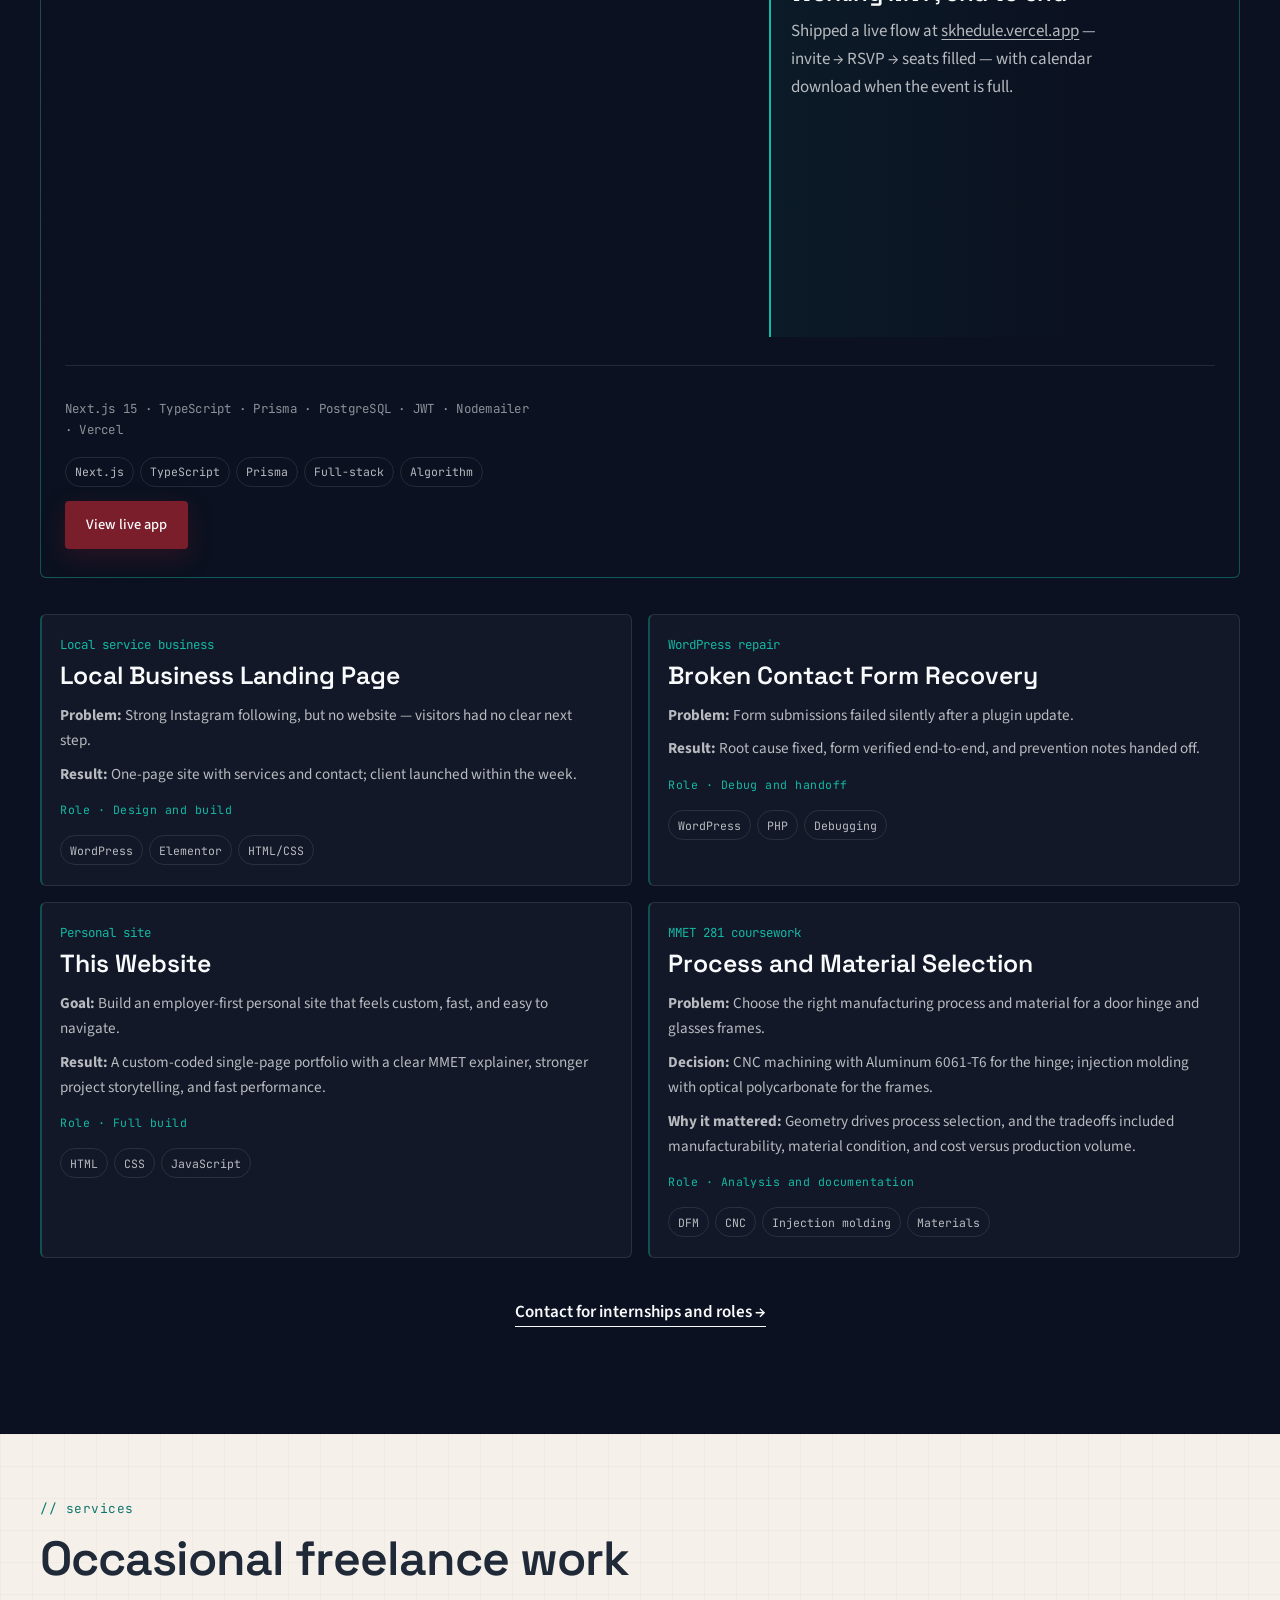
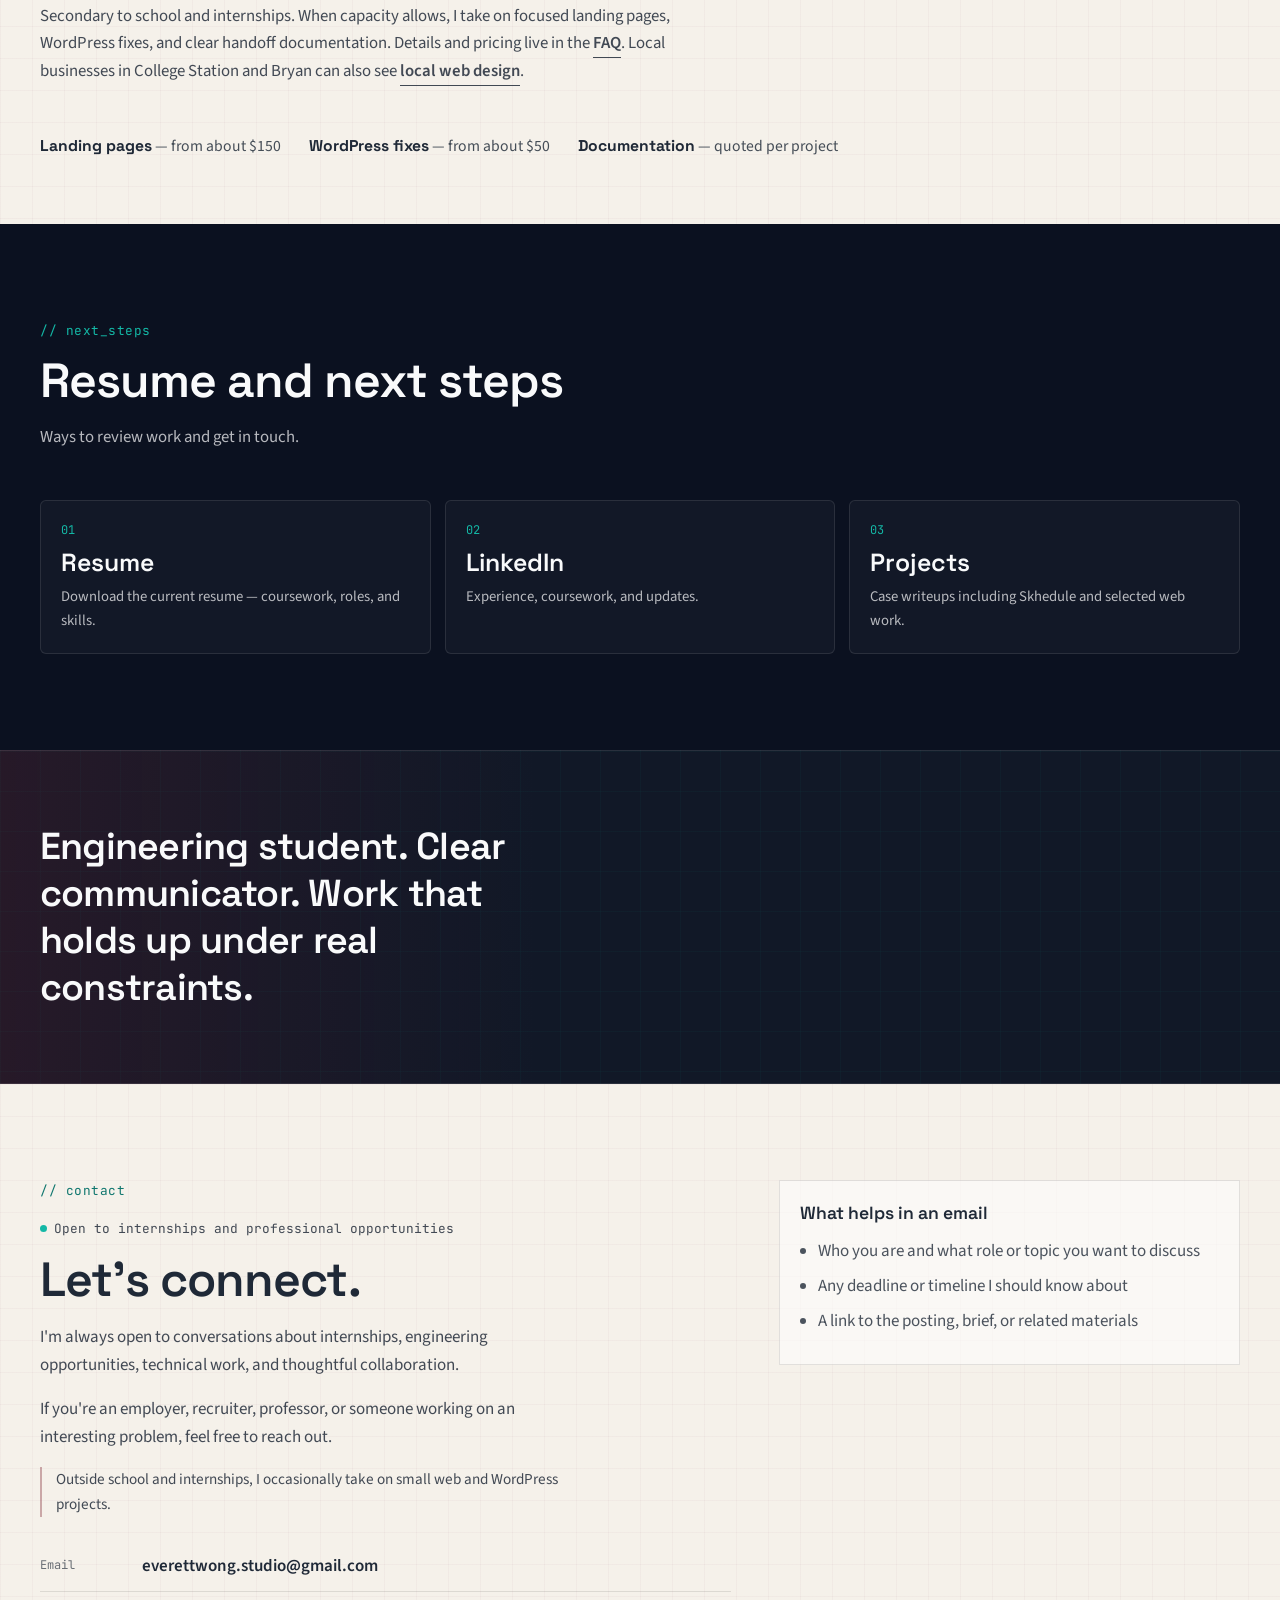
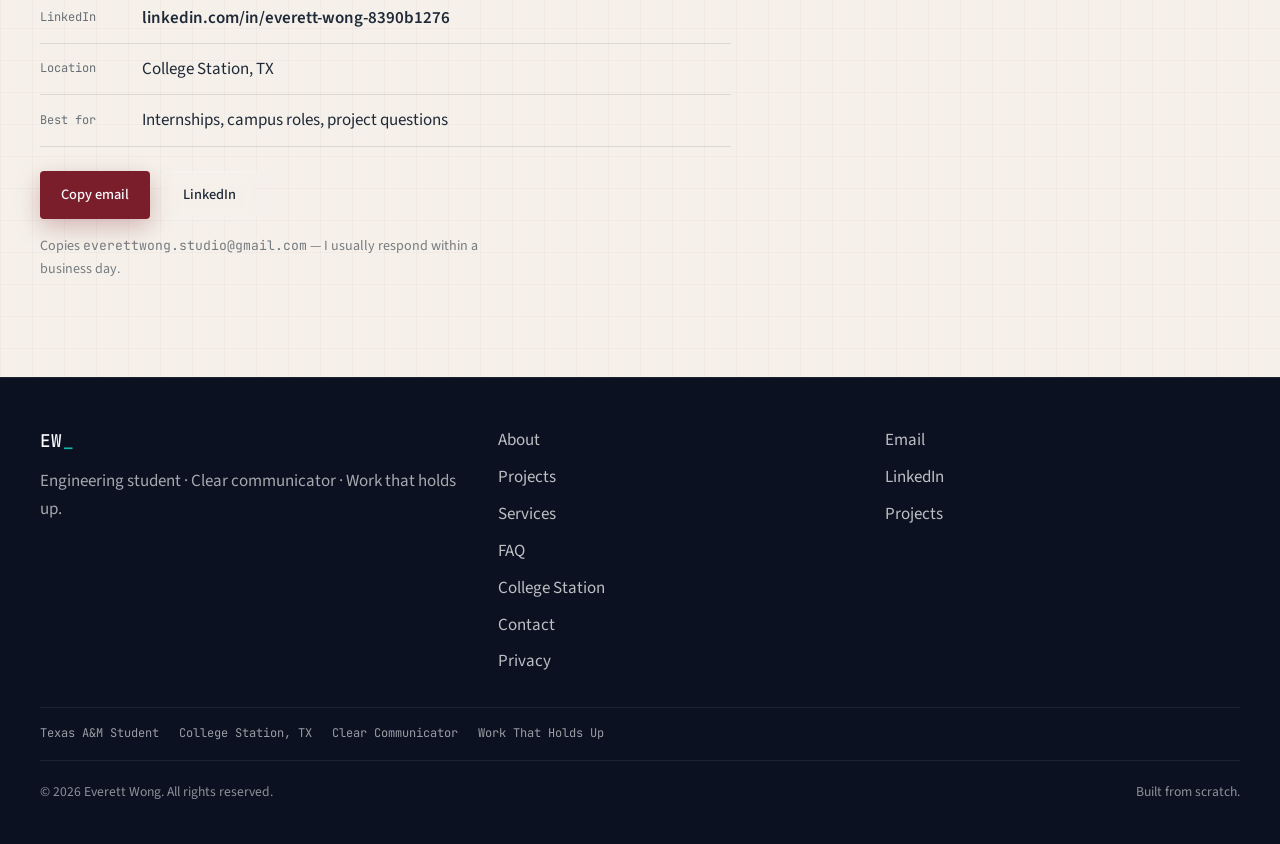
==== commit e4f2afb0: "Densify the hero with Skhedule proof and richer craft atmosphere. Keeps the employer-safe scan path " ====
--- a/index.html
+++ b/index.html
@@ -76,6 +76,7 @@
   <a class="skip-link" href="#main">Skip to content</a>
 
   <header class="site-header" id="site-header">
+    <div class="read-progress" aria-hidden="true"><span class="read-progress-bar" id="read-progress-bar"></span></div>
     <div class="container header-inner">
       <a class="logo" href="#top" aria-label="Everett Wong home">EW<span class="cursor-blink" aria-hidden="true">_</span></a>
 
@@ -96,7 +97,7 @@
         <button class="theme-toggle" type="button" aria-label="Toggle light and dark theme" title="Toggle theme">
           <span class="theme-icon" aria-hidden="true"></span>
         </button>
-        <a class="btn btn-sm btn-primary header-cta" href="#contact">Contact</a>
+        <a class="btn btn-sm btn-primary header-cta btn-magnetic" href="#contact">Contact</a>
         <button class="nav-toggle" type="button" aria-expanded="false" aria-controls="primary-nav" aria-label="Open menu">
           <span></span><span></span><span></span>
         </button>
@@ -106,39 +107,97 @@
 
   <main id="main">
     <!-- HERO -->
-    <section class="hero" id="top">
+    <section class="hero is-entering" id="top">
       <div class="hero-grid" aria-hidden="true"></div>
+      <div class="hero-glow" aria-hidden="true"></div>
+      <div class="hero-grain" aria-hidden="true"></div>
+      <div class="hero-vignette" aria-hidden="true"></div>
+      <div class="hero-ticks" aria-hidden="true">
+        <span class="hero-tick hero-tick-tl"></span>
+        <span class="hero-tick hero-tick-tr"></span>
+        <span class="hero-tick hero-tick-bl"></span>
+        <span class="hero-tick hero-tick-br"></span>
+      </div>
       <div class="container hero-layout">
-        <div class="hero-copy reveal">
-          <p class="badge">&lt; MMET · Texas A&amp;M /&gt;</p>
-          <h1>Hi, I'm <span class="accent">Everett Wong</span>.</h1>
-          <p class="hero-sub">
+        <div class="hero-copy">
+          <p class="badge hero-enter" style="--enter-i: 0">&lt; MMET · Texas A&amp;M /&gt;</p>
+          <h1 class="hero-enter" style="--enter-i: 1">
+            <span class="hero-greeting">Hi, I'm</span>
+            <span class="hero-name accent">Everett Wong</span><span class="hero-period">.</span>
+            <svg class="hero-plot-line" viewBox="0 0 280 14" preserveAspectRatio="none" aria-hidden="true">
+              <path class="hero-plot-path" d="M8 7 H272" fill="none" stroke="#14B8A6" stroke-width="1.5" stroke-linecap="square"/>
+              <path class="hero-plot-ticks" d="M8 2 V12 M272 2 V12" fill="none" stroke="#14B8A6" stroke-width="1.5" stroke-linecap="square"/>
+            </svg>
+          </h1>
+          <p class="hero-sub hero-enter" style="--enter-i: 2">
             I study systems, build useful things, and care about work that holds up in the real world.
           </p>
-          <p class="hero-meta">MMET · Texas A&amp;M · College Station, TX · Open to internships</p>
-          <div class="hero-actions">
-            <a class="btn btn-primary" href="#projects">View My Work</a>
+          <p class="hero-meta hero-enter" style="--enter-i: 3">
+            <span>MMET</span><span class="meta-dot" aria-hidden="true"></span>
+            <span>Texas A&amp;M</span><span class="meta-dot" aria-hidden="true"></span>
+            <span>College Station, TX</span><span class="meta-dot" aria-hidden="true"></span>
+            <span>Open to internships</span>
+          </p>
+          <div class="hero-actions hero-enter" style="--enter-i: 4">
+            <a class="btn btn-primary btn-magnetic" href="#projects">View My Work</a>
             <a class="btn btn-ghost" href="assets/img/Everett-Wong-Resume.pdf" download="Everett-Wong-Resume.pdf" type="application/pdf">Download Resume</a>
           </div>
         </div>
-        <div class="hero-visual reveal" aria-hidden="true">
-          <div class="geo-frame">
-            <div class="geo-panel"></div>
-            <div class="geo-card">
-              <svg class="hero-schematic" viewBox="0 0 320 360" fill="none" xmlns="http://www.w3.org/2000/svg" role="img">
-                <title>Abstract engineering composition</title>
-                <rect x="24" y="28" width="272" height="304" rx="4" stroke="currentColor" stroke-opacity=".28"/>
-                <path class="schematic-dash" d="M48 72 H272 M48 112 H220 M48 152 H250 M48 192 H180" stroke="currentColor" stroke-opacity=".22" stroke-dasharray="4 6"/>
-                <path class="schematic-draw" d="M48 72 H272" stroke="#14B8A6" stroke-opacity=".45" stroke-width="1.2"/>
-                <circle class="schematic-ring" cx="218" cy="210" r="56" stroke="#14B8A6" stroke-opacity=".55"/>
-                <circle class="schematic-ring schematic-ring-delay" cx="218" cy="210" r="34" stroke="#7A1E2C" stroke-opacity=".75"/>
-                <circle cx="218" cy="210" r="6" fill="#14B8A6" fill-opacity=".8"/>
-                <path d="M218 154 V128 M218 266 V292 M162 210 H136 M274 210 H298" stroke="currentColor" stroke-opacity=".3"/>
-                <path d="M72 248 L128 300 L72 300 Z" fill="#7A1E2C" fill-opacity=".55"/>
-                <rect x="148" y="278" width="108" height="22" rx="2" fill="#14B8A6" fill-opacity=".2" stroke="#14B8A6" stroke-opacity=".5"/>
-                <text x="48" y="52" fill="currentColor" fill-opacity=".55" font-family="JetBrains Mono, monospace" font-size="11">SCHEMATIC_01</text>
-                <text x="48" y="328" fill="currentColor" fill-opacity=".4" font-family="JetBrains Mono, monospace" font-size="9">TOL ±0.1 · REV B</text>
-              </svg>
+        <div class="hero-visual hero-enter" style="--enter-i: 2">
+          <div class="hero-product">
+            <div class="hero-product-chrome">
+              <span class="geo-chrome-dots" aria-hidden="true"><i></i><i></i><i></i></span>
+              <span class="geo-chrome-label mono">Live · Skhedule</span>
+            </div>
+            <a class="hero-product-shot" href="#skhedule">
+              <img
+                src="assets/img/skhedule-event-dashboard.png"
+                alt="Skhedule event dashboard showing staged invites and seat capacity"
+                width="982"
+                height="358"
+                loading="eager"
+                decoding="async"
+              />
+            </a>
+            <p class="hero-product-cap mono">Finite-capacity event inviter · staged rounds</p>
+
+            <div class="geo-frame geo-instrument" id="geo-frame" data-parallax>
+              <div class="geo-panel geo-layer"></div>
+              <div class="geo-card geo-layer">
+                <div class="geo-chrome">
+                  <span class="geo-chrome-dots" aria-hidden="true"><i></i><i></i><i></i></span>
+                  <span class="geo-chrome-label mono">DWG · LIVE</span>
+                </div>
+                <svg class="hero-schematic" viewBox="0 0 320 360" fill="none" xmlns="http://www.w3.org/2000/svg" role="img" aria-hidden="true">
+                  <title>Abstract engineering composition</title>
+                  <g class="schematic-layer schematic-frame">
+                    <rect x="24" y="36" width="272" height="288" rx="2" stroke="currentColor" stroke-opacity=".22"/>
+                    <path d="M24 48 H48 M272 48 H296 M24 312 H48 M272 312 H296" stroke="currentColor" stroke-opacity=".35"/>
+                    <text x="48" y="58" fill="currentColor" fill-opacity=".5" font-family="JetBrains Mono, monospace" font-size="10">SCHEMATIC_01</text>
+                  </g>
+                  <g class="schematic-layer schematic-guides">
+                    <path class="schematic-dash" d="M48 84 H272 M48 122 H230 M48 160 H255 M48 198 H190" stroke="currentColor" stroke-opacity=".2" stroke-dasharray="3 5"/>
+                    <path class="schematic-draw" d="M48 84 H272" stroke="#14B8A6" stroke-opacity=".55" stroke-width="1.25"/>
+                  </g>
+                  <g class="schematic-layer schematic-focal">
+                    <circle class="schematic-ring" cx="218" cy="210" r="54" stroke="#14B8A6" stroke-opacity=".5"/>
+                    <circle class="schematic-ring schematic-ring-delay" cx="218" cy="210" r="32" stroke="#7A1E2C" stroke-opacity=".8"/>
+                    <circle cx="218" cy="210" r="5" fill="#14B8A6" fill-opacity=".9"/>
+                    <path d="M218 156 V132 M218 264 V288 M164 210 H140 M272 210 H296" stroke="currentColor" stroke-opacity=".28"/>
+                  </g>
+                  <g class="schematic-layer schematic-marks">
+                    <path d="M64 248 L118 296 L64 296 Z" fill="#7A1E2C" fill-opacity=".6"/>
+                    <rect x="148" y="286" width="100" height="18" rx="2" fill="#14B8A6" fill-opacity=".18" stroke="#14B8A6" stroke-opacity=".45"/>
+                    <text id="schematic-rev" x="48" y="334" fill="currentColor" fill-opacity=".42" font-family="JetBrains Mono, monospace" font-size="9">TOL ±0.1 · REV B</text>
+                  </g>
+                </svg>
+                <div class="schematic-hotspots">
+                  <button type="button" class="schematic-hotspot" data-hotspot="tol" style="left:18%;top:86%" title="Tolerance callout"><span></span>TOL</button>
+                  <button type="button" class="schematic-hotspot" data-hotspot="rev" style="left:58%;top:86%" title="Cycle drawing revision"><span></span>REV</button>
+                  <button type="button" class="schematic-hotspot" data-hotspot="focal" style="left:68%;top:54%" title="Focal datum"><span></span>Ø</button>
+                </div>
+                <div class="schematic-callout" id="schematic-callout" hidden></div>
+              </div>
             </div>
           </div>
         </div>
@@ -339,56 +398,8 @@
           <p class="section-lead">The problem, the decisions, and what shipped.</p>
         </header>
 
-        <article class="project featured reveal">
-          <div class="project-media">
-            <figure class="project-shot project-shot-hero">
-              <img
-                src="assets/img/skhedule-event-dashboard.png"
-                alt="Skhedule event detail: 2 of 4 seats filled, with Acceptances, Outstanding, and Not yet invited guest columns"
-                width="982"
-                height="358"
-                loading="eager"
-                decoding="async"
-              />
-              <figcaption class="mono">Active invite round — open invites match empty seats</figcaption>
-            </figure>
-            <div class="project-shot-grid">
-              <figure class="project-shot">
-                <img
-                  src="assets/img/skhedule-host-events.png"
-                  alt="Skhedule host dashboard with Draft, Inviting, and All seats filled events"
-                  width="991"
-                  height="316"
-                  loading="lazy"
-                  decoding="async"
-                />
-                <figcaption class="mono">Host dashboard</figcaption>
-              </figure>
-              <figure class="project-shot">
-                <img
-                  src="assets/img/skhedule-guest-rsvp.png"
-                  alt="Skhedule guest RSVP page with Yes and No buttons"
-                  width="356"
-                  height="203"
-                  loading="lazy"
-                  decoding="async"
-                />
-                <figcaption class="mono">Guest RSVP page</figcaption>
-              </figure>
-              <figure class="project-shot">
-                <img
-                  src="assets/img/skhedule-event-filled.png"
-                  alt="Skhedule event with all seats filled and calendar download"
-                  width="982"
-                  height="431"
-                  loading="lazy"
-                  decoding="async"
-                />
-                <figcaption class="mono">All seats filled · calendar download</figcaption>
-              </figure>
-            </div>
-          </div>
-          <div class="project-body">
+        <article class="project featured project-evidence reveal" id="skhedule">
+          <header class="evidence-intro">
             <p class="project-type">Featured project · Event invitation tool</p>
             <h3>Skhedule</h3>
             <p class="case-summary">
@@ -400,45 +411,112 @@
               <li><span>Role</span> Sole designer and builder</li>
               <li><span>Live</span> <a href="https://skhedule.vercel.app" target="_blank" rel="noopener noreferrer">skhedule.vercel.app</a></li>
             </ul>
-            <div class="case-block">
-              <h4>Problem</h4>
-              <p>
-                Inviting everyone at once risks overbooking. Inviting one person at a time is slow. Hosts need a
-                system that invites just enough people, waits for RSVPs or timeouts, then moves down the list.
-              </p>
-            </div>
-            <div class="case-block">
-              <h4>What I built</h4>
-              <ul>
-                <li>Ranked guest CSV upload and staged invitation rounds</li>
-                <li>Email invites with Yes/No RSVP links (guests do not need an account)</li>
-                <li>Host dashboard: Acceptances, Outstanding, and Not yet invited</li>
-                <li>Automatic timeouts, scheduled processing, Postgres hosting, and tests</li>
-              </ul>
-            </div>
-            <div class="case-block">
-              <h4>Why it mattered</h4>
-              <p>
-                The hard part is staying correct while people reply at different times — never over-invite, treat
-                timeouts as declines, and only start the next round when seats open.
-              </p>
-            </div>
-            <div class="case-block">
-              <h4>Result</h4>
-              <p>
-                Shipped a working MVP at
-                <a href="https://skhedule.vercel.app" target="_blank" rel="noopener noreferrer">skhedule.vercel.app</a>
-                with a full invite → RSVP → seats-filled flow.
-              </p>
-            </div>
+          </header>
+
+          <div class="evidence-chapter" id="evidence-chapter">
+            <div class="evidence-sticky-wrap">
+              <div class="evidence-stage-rail" id="evidence-stage-rail" aria-hidden="true">
+                <button type="button" class="evidence-stage-dot is-active" data-stage="problem" title="Problem"></button>
+                <button type="button" class="evidence-stage-dot" data-stage="constraint" title="Constraint"></button>
+                <button type="button" class="evidence-stage-dot" data-stage="build" title="Build"></button>
+                <button type="button" class="evidence-stage-dot" data-stage="result" title="Result"></button>
+              </div>
+              <div class="evidence-visuals" id="evidence-visuals" aria-live="polite">
+                <figure class="evidence-frame is-active" data-stage="problem">
+                  <img
+                    src="assets/img/skhedule-host-events.png"
+                    alt="Skhedule host dashboard with Draft, Inviting, and All seats filled events"
+                    width="991"
+                    height="316"
+                    loading="eager"
+                    decoding="async"
+                  />
+                  <figcaption class="mono">Host dashboard — capacity states</figcaption>
+                </figure>
+                <figure class="evidence-frame" data-stage="constraint">
+                  <img
+                    src="assets/img/skhedule-guest-rsvp.png"
+                    alt="Skhedule guest RSVP page with Yes and No buttons"
+                    width="356"
+                    height="203"
+                    loading="lazy"
+                    decoding="async"
+                  />
+                  <figcaption class="mono">Guest RSVP — replies arrive asynchronously</figcaption>
+                </figure>
+                <figure class="evidence-frame" data-stage="build">
+                  <img
+                    src="assets/img/skhedule-event-dashboard.png"
+                    alt="Skhedule event detail: 2 of 4 seats filled, with Acceptances, Outstanding, and Not yet invited guest columns"
+                    width="982"
+                    height="358"
+                    loading="lazy"
+                    decoding="async"
+                  />
+                  <figcaption class="mono">Staged invites match open seats</figcaption>
+                </figure>
+                <figure class="evidence-frame" data-stage="result">
+                  <img
+                    src="assets/img/skhedule-event-filled.png"
+                    alt="Skhedule event with all seats filled and calendar download"
+                    width="982"
+                    height="431"
+                    loading="lazy"
+                    decoding="async"
+                  />
+                  <figcaption class="mono">All seats filled · calendar download</figcaption>
+                </figure>
+              </div>
+            </div>
+
+            <div class="evidence-steps">
+              <div class="evidence-step is-active" data-stage="problem">
+                <p class="evidence-step-label mono">01 · Problem</p>
+                <h4>Invite without overbooking</h4>
+                <p>
+                  Inviting everyone at once risks overbooking. Inviting one person at a time is slow. Hosts need a
+                  system that invites just enough people, waits for RSVPs or timeouts, then moves down the list.
+                </p>
+              </div>
+              <div class="evidence-step" data-stage="constraint">
+                <p class="evidence-step-label mono">02 · Constraint</p>
+                <h4>People reply on their own clock</h4>
+                <p>
+                  Guests answer Yes/No without accounts. Timeouts count as declines. The system has to stay correct
+                  while replies arrive out of order — never over-invite, never stall the queue.
+                </p>
+              </div>
+              <div class="evidence-step" data-stage="build">
+                <p class="evidence-step-label mono">03 · Build</p>
+                <h4>Staged rounds + a clear host view</h4>
+                <ul>
+                  <li>Ranked guest CSV upload and staged invitation rounds</li>
+                  <li>Email invites with Yes/No RSVP links</li>
+                  <li>Host columns: Acceptances, Outstanding, Not yet invited</li>
+                  <li>Automatic timeouts, scheduled processing, Postgres, tests</li>
+                </ul>
+              </div>
+              <div class="evidence-step" data-stage="result">
+                <p class="evidence-step-label mono">04 · Result</p>
+                <h4>Working MVP, end to end</h4>
+                <p>
+                  Shipped a live flow at
+                  <a href="https://skhedule.vercel.app" target="_blank" rel="noopener noreferrer">skhedule.vercel.app</a>
+                  — invite → RSVP → seats filled — with calendar download when the event is full.
+                </p>
+              </div>
+            </div>
+          </div>
+
+          <footer class="evidence-footer">
             <p class="case-stack mono">Next.js 15 · TypeScript · Prisma · PostgreSQL · JWT · Nodemailer · Vercel</p>
             <div class="project-tags">
               <span>Next.js</span><span>TypeScript</span><span>Prisma</span><span>Full-stack</span><span>Algorithm</span>
             </div>
             <div class="hero-actions">
-              <a class="btn btn-primary" href="https://skhedule.vercel.app" target="_blank" rel="noopener noreferrer">View live app</a>
-            </div>
-          </div>
+              <a class="btn btn-primary btn-magnetic" href="https://skhedule.vercel.app" target="_blank" rel="noopener noreferrer">View live app</a>
+            </div>
+          </footer>
         </article>
 
         <div class="project-grid reveal">
@@ -632,6 +710,19 @@
     </div>
   </footer>
 
+  <div class="cmd-palette" id="cmd-palette" hidden>
+    <div class="cmd-backdrop" data-cmd-close tabindex="-1"></div>
+    <div class="cmd-panel" role="dialog" aria-modal="true" aria-labelledby="cmd-title">
+      <p class="cmd-title mono" id="cmd-title">Jump to</p>
+      <div class="cmd-input-row">
+        <span class="cmd-kbd mono" aria-hidden="true">⌘K</span>
+        <input type="search" id="cmd-input" placeholder="Search sections and links…" autocomplete="off" spellcheck="false" />
+      </div>
+      <ul class="cmd-list" id="cmd-list" role="listbox"></ul>
+      <p class="cmd-hint mono">↑↓ navigate · Enter open · Esc close</p>
+    </div>
+  </div>
+
   <script src="script.js" defer></script>
 </body>
 </html>
--- a/styles.css
+++ b/styles.css
@@ -20,9 +20,29 @@
     animation-iteration-count: 1 !important;
     transition-duration: 0.01ms !important;
   }
-  .reveal {
+  .reveal,
+  .hero-enter,
+  .schematic-layer,
+  .schematic-hotspot,
+  .scroll-hint,
+  .evidence-frame,
+  .evidence-step,
+  .hero-tick {
     opacity: 1 !important;
     transform: none !important;
+  }
+  .hero-plot-path {
+    stroke-dashoffset: 0 !important;
+  }
+  .hero-plot-ticks {
+    stroke-dashoffset: 0 !important;
+  }
+  .schematic-draw,
+  .schematic-ring {
+    stroke-dashoffset: 0 !important;
+  }
+  .hero-enter {
+    filter: none !important;
   }
 }
 body {
@@ -70,7 +90,9 @@
 .cred-card:focus-visible,
 .text-link:focus-visible,
 .nav a:focus-visible,
-.logo:focus-visible {
+.logo:focus-visible,
+.schematic-hotspot:focus-visible,
+.cmd-item:focus-visible {
   outline: 2px solid var(--teal);
   outline-offset: 3px;
 }
@@ -226,6 +248,9 @@
   color: var(--warm-white);
   transform: translateY(-1px);
 }
+.btn-magnetic {
+  will-change: transform;
+}
 .btn-ghost {
   background: transparent;
   border-color: var(--line);
@@ -248,6 +273,24 @@
   transition: background var(--fast) var(--ease), backdrop-filter var(--fast) var(--ease),
     border-color var(--fast) var(--ease);
   border-bottom: 1px solid transparent;
+}
+.read-progress {
+  position: absolute;
+  left: 0;
+  right: 0;
+  bottom: 0;
+  height: 2px;
+  background: transparent;
+  pointer-events: none;
+  z-index: 2;
+}
+.read-progress-bar {
+  display: block;
+  height: 100%;
+  width: 0%;
+  background: linear-gradient(90deg, var(--maroon), var(--teal));
+  transform-origin: left center;
+  transition: width 80ms linear;
 }
 .site-header.is-scrolled {
   background: var(--header-bg);
@@ -392,44 +435,98 @@
 .nav-toggle[aria-expanded="true"] span:nth-child(2) { opacity: 0; }
 .nav-toggle[aria-expanded="true"] span:nth-child(3) { transform: translateY(-7px) rotate(-45deg); }
 
-/* 6. Hero — first viewport fits brand + line + CTA at a glance */
+/* 6. Hero — dense craft, sparse copy, one-screen */
 .hero {
   position: relative;
   min-height: calc(100svh - 68px);
   display: grid;
   align-items: center;
-  padding: 1rem 0 1.5rem;
+  padding: 1.15rem 0 1.85rem;
   overflow: hidden;
   background:
-    radial-gradient(ellipse 80% 60% at 75% 35%, rgba(122, 30, 44, 0.12), transparent 55%),
-    radial-gradient(ellipse 50% 40% at 15% 80%, rgba(20, 184, 166, 0.06), transparent 50%),
-    var(--bg);
-}
-.hero .reveal {
+    radial-gradient(ellipse 75% 60% at 82% 28%, rgba(122, 30, 44, 0.22), transparent 55%),
+    radial-gradient(ellipse 50% 45% at 8% 82%, rgba(20, 184, 166, 0.1), transparent 50%),
+    radial-gradient(ellipse 40% 35% at 50% 0%, rgba(255, 255, 255, 0.04), transparent 55%),
+    linear-gradient(180deg, #0d1524 0%, var(--bg) 45%, #0a101c 100%);
+}
+.hero-glow {
+  position: absolute;
+  inset: auto 4% 12% auto;
+  width: min(48vw, 520px);
+  height: min(48vw, 520px);
+  border-radius: 50%;
+  background: radial-gradient(circle, rgba(20, 184, 166, 0.14), transparent 68%);
+  pointer-events: none;
+  filter: blur(4px);
+}
+.hero-vignette {
+  position: absolute;
+  inset: 0;
+  pointer-events: none;
+  background:
+    radial-gradient(ellipse at center, transparent 42%, rgba(5, 8, 14, 0.55) 100%);
+  z-index: 0;
+}
+.hero-grain {
+  position: absolute;
+  inset: 0;
+  pointer-events: none;
+  opacity: 0.18;
+  z-index: 1;
+  background-image: radial-gradient(rgba(255, 255, 255, 0.09) 0.5px, transparent 0.5px);
+  background-size: 3px 3px;
+  mix-blend-mode: overlay;
+}
+.hero-ticks {
+  position: absolute;
+  inset: 0.85rem 1rem;
+  pointer-events: none;
+  z-index: 2;
+}
+.hero-tick {
+  position: absolute;
+  width: 18px;
+  height: 18px;
+  border-color: rgba(20, 184, 166, 0.45);
+  border-style: solid;
+  border-width: 0;
+  opacity: 0;
+}
+.hero.is-ready .hero-tick {
   opacity: 1;
-  transform: none;
-}
+  transition: opacity 0.5s var(--ease) 0.2s;
+}
+.hero-tick-tl { top: 0; left: 0; border-top-width: 1.5px; border-left-width: 1.5px; }
+.hero-tick-tr { top: 0; right: 0; border-top-width: 1.5px; border-right-width: 1.5px; }
+.hero-tick-bl { bottom: 0; left: 0; border-bottom-width: 1.5px; border-left-width: 1.5px; }
+.hero-tick-br { bottom: 0; right: 0; border-bottom-width: 1.5px; border-right-width: 1.5px; }
 .hero-grid {
   position: absolute;
-  inset: -10%;
+  inset: -8%;
   background-image:
-    linear-gradient(rgba(20, 184, 166, 0.055) 1px, transparent 1px),
-    linear-gradient(90deg, rgba(20, 184, 166, 0.055) 1px, transparent 1px);
-  background-size: 48px 48px;
-  mask-image: radial-gradient(ellipse at 30% 40%, black 18%, transparent 72%);
-  opacity: 0.6;
+    linear-gradient(rgba(20, 184, 166, 0.07) 1px, transparent 1px),
+    linear-gradient(90deg, rgba(20, 184, 166, 0.07) 1px, transparent 1px);
+  background-size: 36px 36px;
+  mask-image: radial-gradient(ellipse at 35% 40%, black 20%, transparent 72%);
+  opacity: 0.35;
   pointer-events: none;
-  animation: gridDrift 28s linear infinite;
+  z-index: 0;
+  animation: gridDrift 30s linear infinite;
+}
+.hero.is-ready .hero-grid {
+  opacity: 0.72;
+  transition: opacity 0.8s var(--ease);
 }
 @keyframes gridDrift {
   0% { transform: translate(0, 0); }
-  100% { transform: translate(48px, 24px); }
+  100% { transform: translate(36px, 18px); }
 }
 .hero-layout {
   position: relative;
-  display: grid;
-  grid-template-columns: 1.2fr 0.8fr;
-  gap: 1.5rem;
+  z-index: 3;
+  display: grid;
+  grid-template-columns: 0.95fr 1.05fr;
+  gap: 1.75rem 2.25rem;
   align-items: center;
 }
 .case-summary {
@@ -439,34 +536,104 @@
   max-width: 52ch;
 }
 .hero .badge {
-  margin-bottom: 0.55rem;
+  margin-bottom: 0.65rem;
+  letter-spacing: 0.06em;
+  background: rgba(20, 184, 166, 0.06);
 }
 .hero-copy {
   position: relative;
   z-index: 2;
 }
 .hero-copy h1 {
-  font-size: clamp(2.1rem, 3.2vw, 3rem);
+  position: relative;
+  font-size: clamp(2.15rem, 3.4vw, 3.05rem);
   font-weight: 700;
-  line-height: 1.15;
-  letter-spacing: -0.03em;
-  max-width: 16ch;
-  margin-bottom: 0.55rem;
+  line-height: 1.08;
+  letter-spacing: -0.035em;
+  max-width: 12ch;
+  margin-bottom: 0.7rem;
+  display: block;
+}
+.hero-greeting {
+  display: block;
+  font-size: 0.42em;
+  font-weight: 500;
+  letter-spacing: -0.01em;
+  color: rgba(249, 250, 251, 0.58);
+  margin-bottom: 0.12em;
+}
+.hero-name {
+  display: inline;
+}
+.hero-period {
+  color: var(--text);
+}
+.hero-plot-line {
+  display: block;
+  width: min(100%, 11.5ch);
+  height: 14px;
+  margin-top: 0.35rem;
+  overflow: visible;
+}
+.hero-plot-path,
+.hero-plot-ticks {
+  stroke-dasharray: 280;
+  stroke-dashoffset: 280;
+}
+.hero.is-ready .hero-plot-path {
+  animation: plotStroke 0.75s cubic-bezier(0.16, 1, 0.3, 1) 0.4s forwards;
+}
+.hero.is-ready .hero-plot-ticks {
+  animation: plotStroke 0.45s cubic-bezier(0.16, 1, 0.3, 1) 0.95s forwards;
+}
+@keyframes plotStroke {
+  to { stroke-dashoffset: 0; }
+}
+.hero-enter {
+  opacity: 0;
+  transform: translateY(12px);
+  filter: blur(2px);
+}
+.hero.is-ready .hero-enter {
+  opacity: 1;
+  transform: none;
+  filter: none;
+  transition:
+    opacity 0.55s cubic-bezier(0.16, 1, 0.3, 1) calc(var(--enter-i, 0) * 85ms),
+    transform 0.55s cubic-bezier(0.16, 1, 0.3, 1) calc(var(--enter-i, 0) * 85ms),
+    filter 0.55s cubic-bezier(0.16, 1, 0.3, 1) calc(var(--enter-i, 0) * 85ms);
 }
 .hero .hero-sub {
-  font-size: clamp(1.1rem, 1.3vw, 1.25rem);
+  font-size: clamp(1.05rem, 1.25vw, 1.2rem);
   font-weight: 400;
-  line-height: 1.45;
-  color: var(--text-muted);
-  margin-bottom: 0.5rem;
-  max-width: 42ch;
+  line-height: 1.5;
+  color: rgba(249, 250, 251, 0.82);
+  margin-bottom: 0.75rem;
+  max-width: 38ch;
 }
 .hero .hero-meta {
-  font-size: clamp(0.85rem, 1vw, 0.95rem);
-  color: var(--text-muted);
-  margin-bottom: 1rem;
-  letter-spacing: 0.02em;
+  display: flex;
+  flex-wrap: wrap;
+  align-items: center;
+  gap: 0.35rem 0.15rem;
+  font-size: clamp(0.78rem, 0.95vw, 0.88rem);
+  color: rgba(249, 250, 251, 0.68);
+  margin-bottom: 1.25rem;
+  letter-spacing: 0.01em;
+  white-space: normal;
+  max-width: 46ch;
+}
+.hero .hero-meta > span:not(.meta-dot) {
   white-space: nowrap;
+}
+.meta-dot {
+  width: 3px;
+  height: 3px;
+  margin: 0 0.45rem;
+  border-radius: 50%;
+  background: var(--teal);
+  opacity: 0.85;
+  flex-shrink: 0;
 }
 .hero-actions {
   display: flex;
@@ -477,51 +644,279 @@
   position: relative;
   z-index: 2;
 }
+.hero-actions .btn-primary {
+  box-shadow: 0 8px 24px rgba(122, 30, 44, 0.28);
+}
+.hero-actions .btn-ghost {
+  backdrop-filter: blur(6px);
+  background: rgba(255, 255, 255, 0.04);
+  border-color: rgba(255, 255, 255, 0.16);
+}
 .contact-copy .hero-actions .btn {
   pointer-events: auto;
 }
+
+/* Dominant product visual + nested instrument */
+.hero-visual {
+  justify-self: stretch;
+  width: 100%;
+  max-width: min(560px, 100%);
+  margin-inline: auto 0;
+  padding: 0 0.85rem 1.35rem 0;
+}
+.hero-product {
+  position: relative;
+  border: 1px solid rgba(20, 184, 166, 0.28);
+  border-radius: 10px;
+  overflow: visible;
+  background:
+    linear-gradient(180deg, rgba(255, 255, 255, 0.04), transparent 30%),
+    #0c1422;
+  box-shadow:
+    0 0 0 1px rgba(255, 255, 255, 0.04) inset,
+    0 24px 56px rgba(0, 0, 0, 0.45),
+    0 0 60px rgba(20, 184, 166, 0.07);
+}
+.hero-product-chrome {
+  display: flex;
+  align-items: center;
+  justify-content: space-between;
+  gap: 0.75rem;
+  padding: 0.5rem 0.75rem;
+  border-bottom: 1px solid rgba(255, 255, 255, 0.08);
+  background: rgba(0, 0, 0, 0.28);
+  border-radius: 10px 10px 0 0;
+}
+.hero-product-shot {
+  display: block;
+  overflow: hidden;
+  text-decoration: none;
+  color: inherit;
+  max-height: min(34vh, 280px);
+}
+.hero-product-shot img {
+  display: block;
+  width: 100%;
+  height: auto;
+  max-height: min(34vh, 280px);
+  object-fit: cover;
+  object-position: top center;
+  transition: transform 0.55s cubic-bezier(0.16, 1, 0.3, 1);
+}
+.hero-product-shot:hover img {
+  transform: scale(1.02);
+}
+.hero-product-cap {
+  margin: 0;
+  padding: 0.5rem 0.75rem 0.6rem;
+  font-size: 0.64rem;
+  letter-spacing: 0.06em;
+  color: rgba(249, 250, 251, 0.5);
+  border-top: 1px solid rgba(255, 255, 255, 0.08);
+  border-radius: 0 0 10px 10px;
+  background: rgba(0, 0, 0, 0.22);
+}
+
+.geo-instrument {
+  position: absolute;
+  right: -0.65rem;
+  bottom: -1.1rem;
+  width: min(168px, 34%);
+  z-index: 4;
+  --px: 0;
+  --py: 0;
+}
 .geo-frame {
   position: relative;
-  max-width: min(260px, 28vw);
-  margin-inline: auto;
+  --px: 0;
+  --py: 0;
+}
+.geo-layer {
+  transform: translate3d(calc(var(--px) * var(--depth, 0) * 1px), calc(var(--py) * var(--depth, 0) * 1px), 0);
+  transition: transform 140ms cubic-bezier(0.16, 1, 0.3, 1);
 }
 .hero-schematic {
   display: block;
   width: 100%;
   height: auto;
-  max-height: min(28vh, 240px);
+  max-height: 150px;
 }
 .geo-panel {
   position: absolute;
-  inset: 12px -10px -10px 12px;
-  background: var(--maroon);
-  opacity: 0.55;
-  border-radius: 4px;
+  inset: 10px -8px -8px 10px;
+  background: linear-gradient(145deg, var(--maroon), #5c1622);
+  opacity: 0.7;
+  border-radius: 6px;
+  --depth: 5;
 }
 .geo-card {
   position: relative;
-  background: var(--surface-raised);
-  border: 1px solid var(--line);
-  border-radius: 4px;
-  padding: 0.6rem;
+  background:
+    linear-gradient(180deg, rgba(255, 255, 255, 0.04), transparent 28%),
+    var(--surface-raised);
+  border: 1px solid rgba(20, 184, 166, 0.28);
+  border-radius: 8px;
+  padding: 0;
   color: var(--warm-white);
-  box-shadow: 0 0 40px rgba(20, 184, 166, 0.08);
-}
-[data-theme="light"] .geo-card { color: var(--charcoal); background: #fff; }
-.schematic-draw {
-  stroke-dasharray: 240;
-  stroke-dashoffset: 240;
-  animation: drawLine 3.2s var(--ease) 0.4s forwards;
-}
+  box-shadow:
+    0 0 0 1px rgba(255, 255, 255, 0.04) inset,
+    0 16px 36px rgba(0, 0, 0, 0.4);
+  overflow: hidden;
+  --depth: 12;
+}
+.geo-chrome {
+  display: flex;
+  align-items: center;
+  justify-content: space-between;
+  gap: 0.5rem;
+  padding: 0.32rem 0.45rem;
+  border-bottom: 1px solid rgba(255, 255, 255, 0.08);
+  background: rgba(0, 0, 0, 0.25);
+}
+.geo-chrome-dots {
+  display: flex;
+  gap: 0.25rem;
+}
+.geo-chrome-dots i {
+  display: block;
+  width: 6px;
+  height: 6px;
+  border-radius: 50%;
+  background: rgba(255, 255, 255, 0.18);
+}
+.geo-chrome-dots i:nth-child(1) { background: rgba(122, 30, 44, 0.85); }
+.geo-chrome-dots i:nth-child(2) { background: rgba(230, 163, 60, 0.75); }
+.geo-chrome-dots i:nth-child(3) { background: rgba(20, 184, 166, 0.75); }
+.geo-chrome-label {
+  font-size: 0.55rem;
+  letter-spacing: 0.08em;
+  color: rgba(249, 250, 251, 0.45);
+}
+.geo-card .hero-schematic {
+  padding: 0.2rem 0.35rem 0.35rem;
+}
+[data-theme="light"] .hero {
+  background:
+    radial-gradient(ellipse 75% 60% at 82% 28%, rgba(122, 30, 44, 0.1), transparent 55%),
+    radial-gradient(ellipse 50% 45% at 8% 82%, rgba(20, 184, 166, 0.08), transparent 50%),
+    linear-gradient(180deg, #f7f2ea 0%, var(--bg) 50%, #ebe4d8 100%);
+}
+[data-theme="light"] .hero-vignette {
+  background: radial-gradient(ellipse at center, transparent 50%, rgba(31, 41, 55, 0.12) 100%);
+}
+[data-theme="light"] .hero-grain { opacity: 0.1; mix-blend-mode: multiply; }
+[data-theme="light"] .hero .hero-sub { color: rgba(31, 41, 55, 0.82); }
+[data-theme="light"] .hero .hero-meta { color: rgba(31, 41, 55, 0.68); }
+[data-theme="light"] .hero-greeting { color: rgba(31, 41, 55, 0.55); }
+[data-theme="light"] .hero-product {
+  background: #fff;
+  border-color: rgba(0, 0, 0, 0.1);
+  box-shadow: 0 20px 44px rgba(31, 41, 55, 0.14);
+}
+[data-theme="light"] .hero-product-chrome,
+[data-theme="light"] .hero-product-cap {
+  background: rgba(0, 0, 0, 0.03);
+  border-color: var(--line-dark);
+  color: rgba(31, 41, 55, 0.55);
+}
+[data-theme="light"] .geo-card {
+  color: var(--charcoal);
+  background: #fff;
+  border-color: rgba(0, 0, 0, 0.1);
+  box-shadow: 0 14px 32px rgba(31, 41, 55, 0.12);
+}
+[data-theme="light"] .geo-chrome {
+  background: rgba(0, 0, 0, 0.04);
+  border-bottom-color: var(--line-dark);
+}
+[data-theme="light"] .geo-chrome-label { color: rgba(31, 41, 55, 0.5); }
+.schematic-draw,
 .schematic-ring {
-  stroke-dasharray: 360;
-  stroke-dashoffset: 360;
-  animation: drawLine 2.8s var(--ease) 0.6s forwards;
-}
-.schematic-ring-delay { animation-delay: 1s; }
+  stroke-dasharray: 280;
+  stroke-dashoffset: 280;
+}
+.hero.is-ready .schematic-draw {
+  animation: drawLine 1.05s cubic-bezier(0.16, 1, 0.3, 1) 0.25s forwards;
+}
+.hero.is-ready .schematic-ring {
+  animation: drawLine 1.1s cubic-bezier(0.16, 1, 0.3, 1) 0.4s forwards;
+}
+.hero.is-ready .schematic-ring-delay {
+  animation-delay: 0.6s;
+}
+.schematic-layer {
+  opacity: 0;
+}
+.hero.is-ready .schematic-layer {
+  opacity: 1;
+  transition: opacity 0.4s var(--ease);
+}
+.hero.is-ready .schematic-guides { transition-delay: 0.15s; }
+.hero.is-ready .schematic-focal { transition-delay: 0.3s; }
+.hero.is-ready .schematic-marks { transition-delay: 0.45s; }
 @keyframes drawLine {
   to { stroke-dashoffset: 0; }
 }
+.schematic-hotspots {
+  position: absolute;
+  inset: 1.6rem 0.35rem 0.35rem;
+  pointer-events: none;
+}
+.schematic-hotspot {
+  position: absolute;
+  pointer-events: auto;
+  transform: translate(-50%, -50%);
+  display: inline-flex;
+  align-items: center;
+  gap: 0.22rem;
+  font-family: var(--font-mono);
+  font-size: 0.5rem;
+  letter-spacing: 0.04em;
+  padding: 0.16rem 0.3rem 0.16rem 0.22rem;
+  border: 1px solid rgba(20, 184, 166, 0.4);
+  border-radius: 999px;
+  background: rgba(11, 17, 32, 0.85);
+  color: var(--teal);
+  cursor: pointer;
+  opacity: 0;
+  transition: opacity 0.3s var(--ease), background var(--fast) var(--ease),
+    border-color var(--fast) var(--ease), transform var(--fast) var(--ease);
+}
+.schematic-hotspot span {
+  width: 5px;
+  height: 5px;
+  border-radius: 50%;
+  background: var(--teal);
+  box-shadow: 0 0 0 2px rgba(20, 184, 166, 0.2);
+}
+.hero.is-ready .schematic-hotspot {
+  opacity: 1;
+  transition-delay: 0.95s;
+}
+.schematic-hotspot:hover,
+.schematic-hotspot.is-active {
+  background: rgba(20, 184, 166, 0.16);
+  border-color: var(--teal);
+  transform: translate(-50%, -50%) scale(1.05);
+}
+.schematic-callout {
+  position: absolute;
+  left: 0.4rem;
+  right: 0.4rem;
+  top: 1.75rem;
+  bottom: auto;
+  padding: 0.4rem 0.5rem;
+  font-family: var(--font-mono);
+  font-size: 0.58rem;
+  line-height: 1.35;
+  color: var(--text);
+  background: rgba(11, 17, 32, 0.95);
+  border: 1px solid rgba(20, 184, 166, 0.4);
+  border-radius: 5px;
+  box-shadow: 0 10px 22px rgba(0, 0, 0, 0.35);
+  z-index: 3;
+}
+.schematic-callout[hidden] { display: none; }
 .scroll-hint {
   position: absolute;
   left: 50%;
@@ -535,6 +930,12 @@
   place-items: start center;
   padding-top: 6px;
   text-decoration: none;
+  opacity: 0;
+  z-index: 3;
+}
+.hero.is-ready .scroll-hint {
+  opacity: 0.85;
+  transition: opacity 0.4s var(--ease) 1.05s;
 }
 .scroll-hint span {
   width: 4px;
@@ -548,12 +949,19 @@
   100% { transform: translateY(12px); opacity: 0; }
 }
 
-@media (max-height: 700px) {
+@media (max-height: 760px) {
+  .geo-instrument { display: none; }
+  .hero-product-shot,
+  .hero-product-shot img {
+    max-height: min(28vh, 220px);
+  }
+}
+@media (max-height: 680px) {
   .hero-visual { display: none; }
   .hero-layout { grid-template-columns: 1fr; }
   .scroll-hint { display: none; }
   .hero { padding: 1rem 0 1.25rem; }
-  .hero .hero-meta { white-space: normal; }
+  .hero-glow { opacity: 0.5; }
 }
 
 /* 7. About */
@@ -825,18 +1233,16 @@
   color: var(--charcoal);
 }
 .project.featured {
-  display: grid;
-  grid-template-columns: 1.1fr 0.9fr;
-  gap: 2.25rem;
+  display: block;
   border: 1px solid rgba(20, 184, 166, 0.4);
   border-radius: var(--radius);
   padding: 1.75rem 1.5rem;
   margin-bottom: 2.25rem;
   background: linear-gradient(145deg, rgba(20, 184, 166, 0.08), transparent 55%);
   position: relative;
-  align-items: start;
-}
-.project.featured .project-body h3 {
+}
+.project.featured .project-body h3,
+.evidence-intro h3 {
   font-size: clamp(1.55rem, 2.4vw, 2rem);
   margin-bottom: 0.35rem;
 }
@@ -971,6 +1377,158 @@
   margin-top: 1rem;
 }
 
+/* Skhedule sticky evidence chapter */
+.evidence-intro {
+  margin-bottom: 1.75rem;
+  max-width: 72ch;
+}
+.evidence-chapter {
+  display: grid;
+  grid-template-columns: 1.2fr 0.8fr;
+  gap: 2rem 2.25rem;
+  align-items: start;
+  margin: 0.75rem 0 1.75rem;
+}
+.evidence-sticky-wrap {
+  position: sticky;
+  top: 88px;
+  align-self: start;
+}
+.evidence-stage-rail {
+  display: flex;
+  align-items: center;
+  gap: 0.45rem;
+  margin-bottom: 0.75rem;
+}
+.evidence-stage-dot {
+  width: 9px;
+  height: 9px;
+  padding: 0;
+  border-radius: 50%;
+  border: 1px solid rgba(20, 184, 166, 0.45);
+  background: transparent;
+  cursor: pointer;
+  transition: background var(--fast) var(--ease), transform var(--fast) var(--ease),
+    border-color var(--fast) var(--ease);
+}
+.evidence-stage-dot.is-active {
+  background: var(--teal);
+  border-color: var(--teal);
+  transform: scale(1.15);
+  box-shadow: 0 0 0 4px rgba(20, 184, 166, 0.15);
+}
+.evidence-visuals {
+  position: relative;
+  min-height: min(44vh, 360px);
+  border: 1px solid rgba(20, 184, 166, 0.22);
+  border-radius: 10px;
+  overflow: hidden;
+  background: #0c1422;
+  box-shadow:
+    0 0 0 1px rgba(255, 255, 255, 0.04) inset,
+    0 22px 48px rgba(0, 0, 0, 0.38);
+}
+.evidence-frame {
+  position: absolute;
+  inset: 0;
+  margin: 0;
+  display: flex;
+  flex-direction: column;
+  opacity: 0;
+  transform: translateY(10px) scale(0.985);
+  transition: opacity 0.45s cubic-bezier(0.16, 1, 0.3, 1), transform 0.45s cubic-bezier(0.16, 1, 0.3, 1);
+  pointer-events: none;
+}
+.evidence-frame.is-active {
+  opacity: 1;
+  transform: none;
+  pointer-events: auto;
+  z-index: 1;
+}
+.evidence-frame img {
+  display: block;
+  width: 100%;
+  height: 100%;
+  object-fit: cover;
+  object-position: top center;
+  flex: 1;
+  min-height: 0;
+}
+.evidence-frame figcaption {
+  margin: 0;
+  padding: 0.5rem 0.8rem 0.6rem;
+  font-size: 0.64rem;
+  letter-spacing: 0.06em;
+  color: rgba(249, 250, 251, 0.5);
+  border-top: 1px solid rgba(255, 255, 255, 0.08);
+  background: linear-gradient(180deg, rgba(11, 17, 32, 0.88), rgba(11, 17, 32, 0.98));
+}
+.evidence-steps {
+  display: flex;
+  flex-direction: column;
+}
+.evidence-step {
+  min-height: 46vh;
+  padding: 1.75rem 0 2.75rem;
+  border-left: 2px solid rgba(255, 255, 255, 0.08);
+  padding-left: 1.25rem;
+  opacity: 0.34;
+  transition: opacity 0.35s var(--ease), border-color 0.35s var(--ease),
+    background 0.35s var(--ease);
+}
+.evidence-step.is-active {
+  opacity: 1;
+  border-left-color: var(--teal);
+  background: linear-gradient(90deg, rgba(20, 184, 166, 0.06), transparent 70%);
+}
+.evidence-step-label {
+  color: var(--teal);
+  font-size: 0.72rem;
+  letter-spacing: 0.08em;
+  margin-bottom: 0.6rem;
+}
+.evidence-step h4 {
+  font-size: clamp(1.2rem, 2.1vw, 1.5rem);
+  margin-bottom: 0.6rem;
+  letter-spacing: -0.02em;
+}
+.evidence-step p,
+.evidence-step ul {
+  color: var(--text-muted);
+  max-width: 42ch;
+}
+.evidence-step ul {
+  padding-left: 1.1rem;
+}
+.evidence-step li { margin-bottom: 0.35rem; }
+.evidence-footer {
+  border-top: 1px solid var(--line);
+  padding-top: 1.25rem;
+}
+.evidence-footer .hero-actions { margin-top: 0.9rem; }
+
+@media (max-width: 980px) {
+  .evidence-chapter {
+    grid-template-columns: 1fr;
+  }
+  .evidence-sticky-wrap {
+    position: relative;
+    top: auto;
+  }
+  .evidence-visuals {
+    min-height: 220px;
+    position: sticky;
+    top: 76px;
+    z-index: 2;
+  }
+  .evidence-step {
+    min-height: 0;
+    padding: 1.25rem 0 1.5rem;
+    opacity: 1;
+    background: none;
+  }
+}
+
 @media (max-width: 640px) {
   .project-shot-grid {
     grid-template-columns: 1fr;
@@ -1540,12 +2098,116 @@
 /* 16. Animations */
 .reveal {
   opacity: 0;
-  transform: translateY(18px);
-  transition: opacity var(--reveal) var(--ease), transform var(--reveal) var(--ease);
+  transform: translateY(14px);
+  transition: opacity 420ms cubic-bezier(0.16, 1, 0.3, 1), transform 420ms cubic-bezier(0.16, 1, 0.3, 1);
+  transition-delay: calc(var(--reveal-i, 0) * 55ms);
 }
 .reveal.is-visible {
   opacity: 1;
   transform: none;
+}
+
+/* Command palette */
+.cmd-palette[hidden] { display: none !important; }
+.cmd-palette {
+  position: fixed;
+  inset: 0;
+  z-index: 400;
+  display: grid;
+  place-items: start center;
+  padding: 12vh 1rem 1rem;
+}
+.cmd-backdrop {
+  position: absolute;
+  inset: 0;
+  background: rgba(11, 17, 32, 0.62);
+  backdrop-filter: blur(6px);
+}
+.cmd-panel {
+  position: relative;
+  width: min(100%, 460px);
+  background: var(--surface-raised);
+  border: 1px solid rgba(20, 184, 166, 0.35);
+  border-radius: 8px;
+  box-shadow: 0 24px 60px rgba(0, 0, 0, 0.45);
+  padding: 0.85rem 0.85rem 0.7rem;
+}
+.cmd-title {
+  margin: 0 0 0.55rem;
+  font-size: 0.72rem;
+  letter-spacing: 0.08em;
+  text-transform: uppercase;
+  color: var(--teal);
+}
+.cmd-input-row {
+  display: flex;
+  align-items: center;
+  gap: 0.55rem;
+  border: 1px solid var(--line);
+  border-radius: 6px;
+  padding: 0.45rem 0.65rem;
+  background: rgba(255, 255, 255, 0.03);
+}
+.cmd-kbd {
+  font-size: 0.68rem;
+  color: var(--text-muted);
+  white-space: nowrap;
+}
+.cmd-input-row input {
+  flex: 1;
+  min-width: 0;
+  border: 0;
+  background: transparent;
+  outline: none;
+  color: var(--text);
+  font-size: 0.95rem;
+}
+.cmd-list {
+  list-style: none;
+  margin: 0.55rem 0 0;
+  max-height: 280px;
+  overflow: auto;
+  padding: 0;
+}
+.cmd-list li { margin: 0; }
+.cmd-item {
+  width: 100%;
+  display: flex;
+  align-items: center;
+  justify-content: space-between;
+  gap: 0.75rem;
+  text-align: left;
+  border: 0;
+  background: transparent;
+  color: var(--text);
+  padding: 0.65rem 0.55rem;
+  border-radius: 5px;
+  cursor: pointer;
+  font-size: 0.92rem;
+}
+.cmd-item:hover,
+.cmd-item.is-active {
+  background: rgba(20, 184, 166, 0.12);
+}
+.cmd-item .cmd-item-hint {
+  font-family: var(--font-mono);
+  font-size: 0.68rem;
+  color: var(--text-muted);
+}
+.cmd-hint {
+  margin: 0.55rem 0 0;
+  font-size: 0.65rem;
+  color: var(--text-muted);
+  letter-spacing: 0.03em;
+}
+body.cmd-open { overflow: hidden; }
+
+[data-theme="light"] .cmd-backdrop { background: rgba(31, 41, 55, 0.35); }
+[data-theme="light"] .evidence-visuals { background: #fff; border-color: var(--line-dark); }
+[data-theme="light"] .evidence-frame figcaption {
+  color: rgba(31, 41, 55, 0.55);
+  background: rgba(243, 238, 230, 0.95);
+  border-top-color: var(--line-dark);
 }
 
 /* 17. Responsive */
@@ -1574,7 +2236,6 @@
   .about-layout,
   .mmet-layout,
   .contact-layout,
-  .project.featured,
   .skills-grid,
   .services-grid,
   .footer-top {
@@ -1590,12 +2251,16 @@
   }
   .hero-copy h1 {
     max-width: none;
-    font-size: clamp(2rem, 7vw, 2.5rem);
+    font-size: clamp(2.05rem, 8vw, 2.65rem);
+  }
+  .hero-greeting {
+    font-size: 0.4em;
   }
   .hero .hero-meta { white-space: normal; }
   .hero-visual { display: none; }
-  .geo-frame { max-width: 260px; }
-  .hero-grid { opacity: 0.3; }
+  .hero-glow { opacity: 0.55; }
+  .hero-grid { opacity: 0.55; }
+  .hero-ticks { inset: 0.65rem 0.75rem; }
   .scroll-hint { display: none; }
 }
 
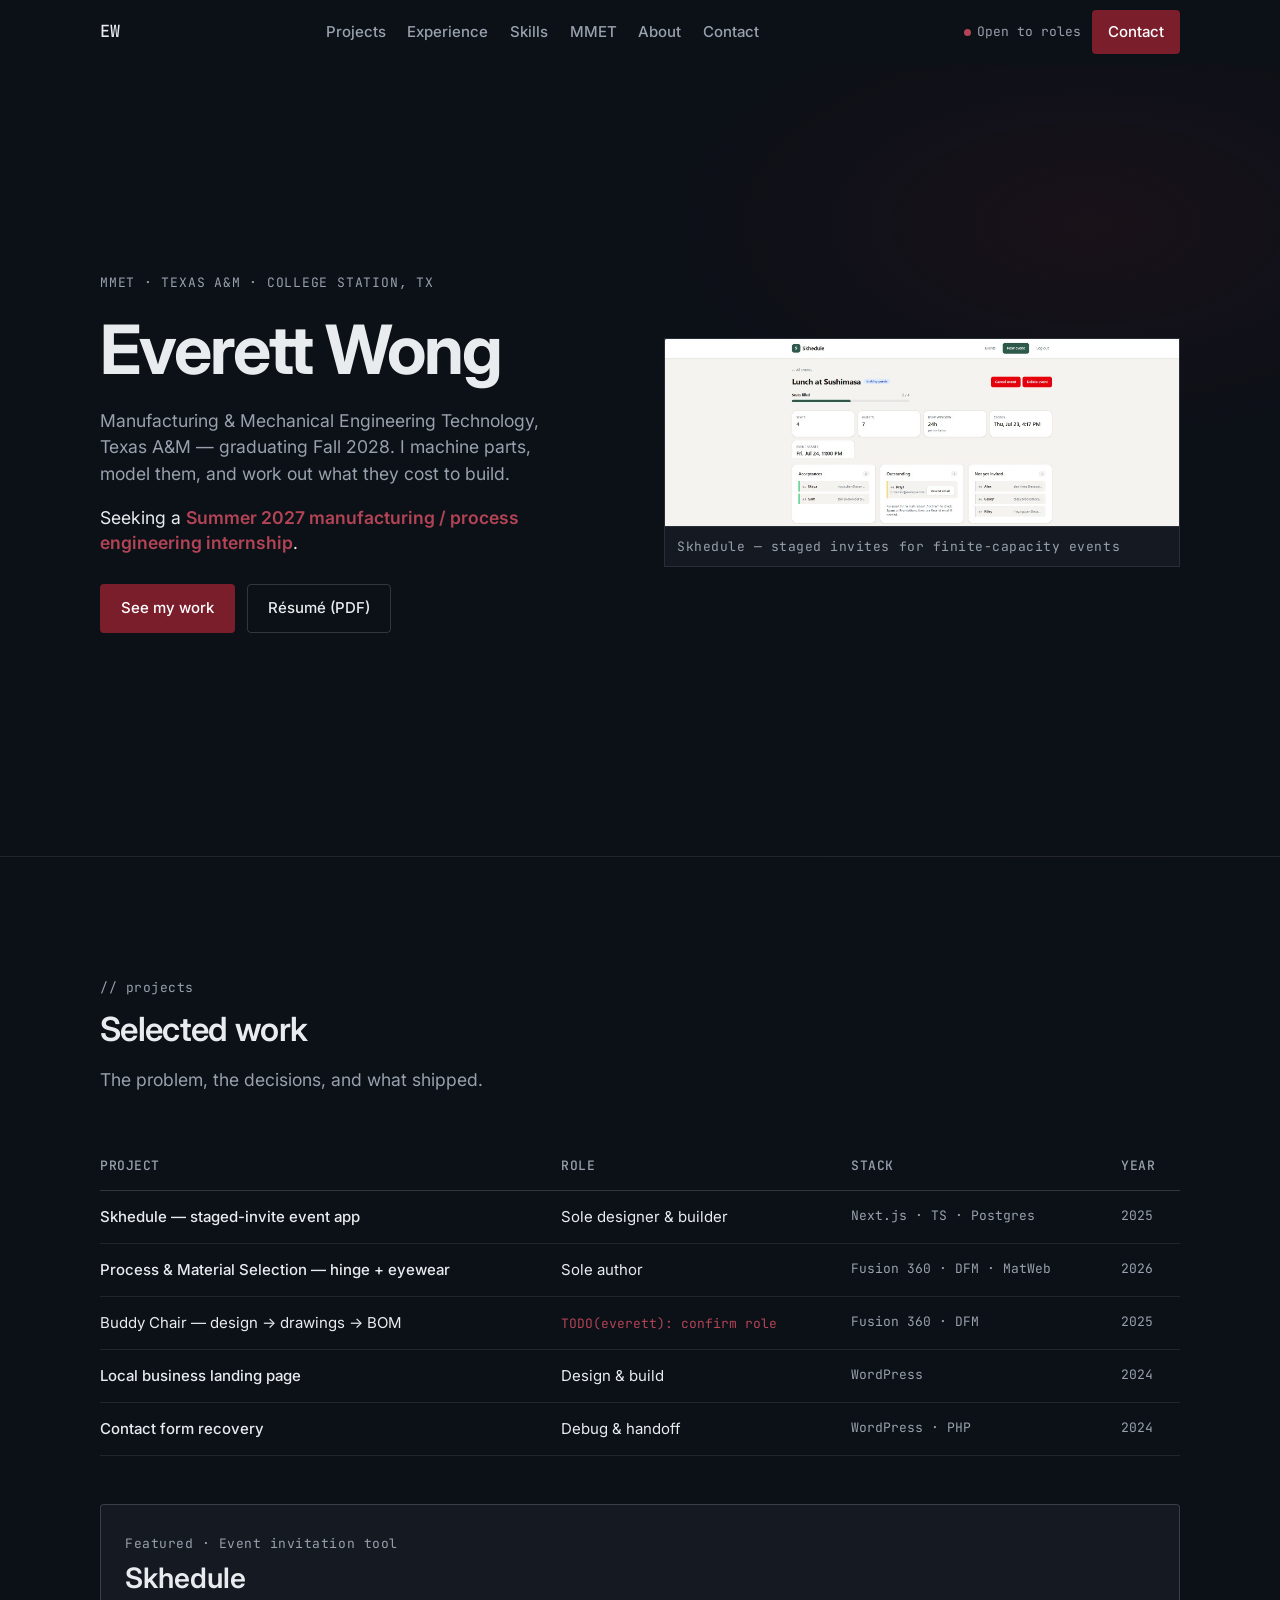
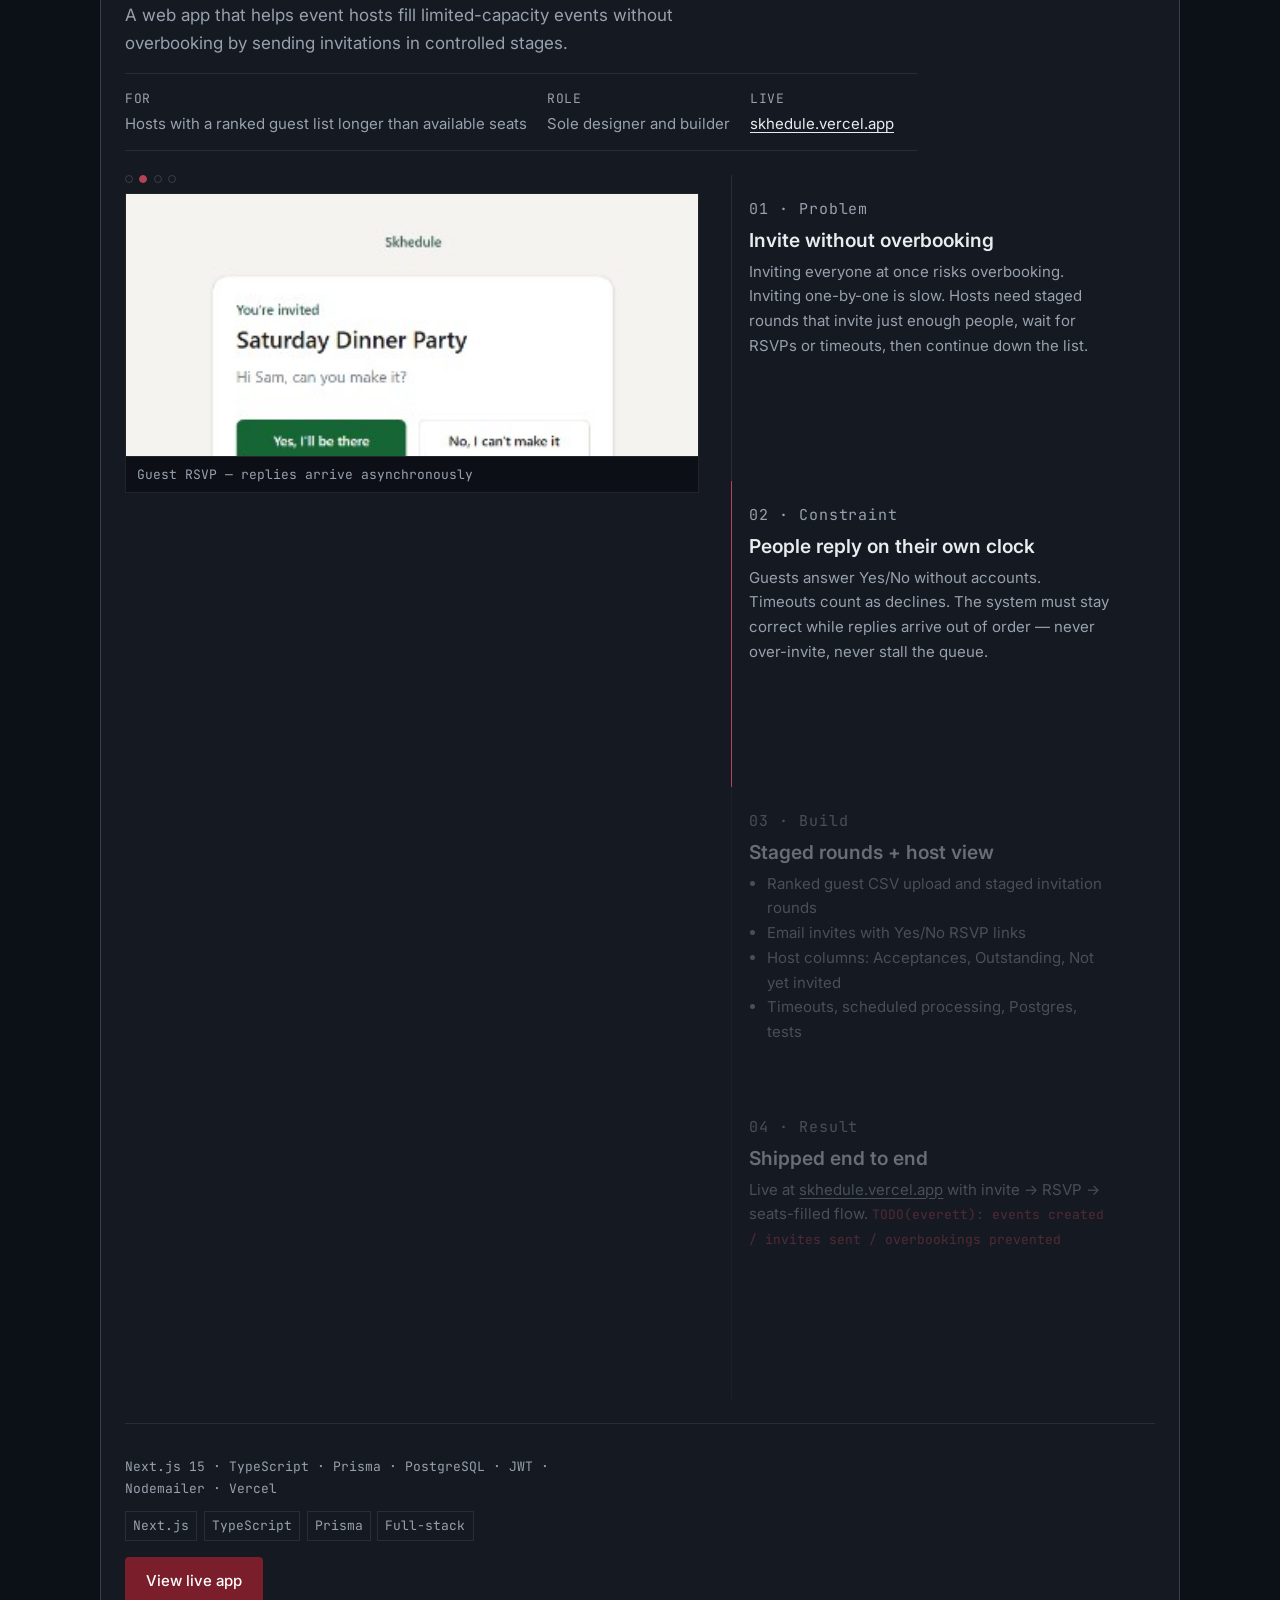
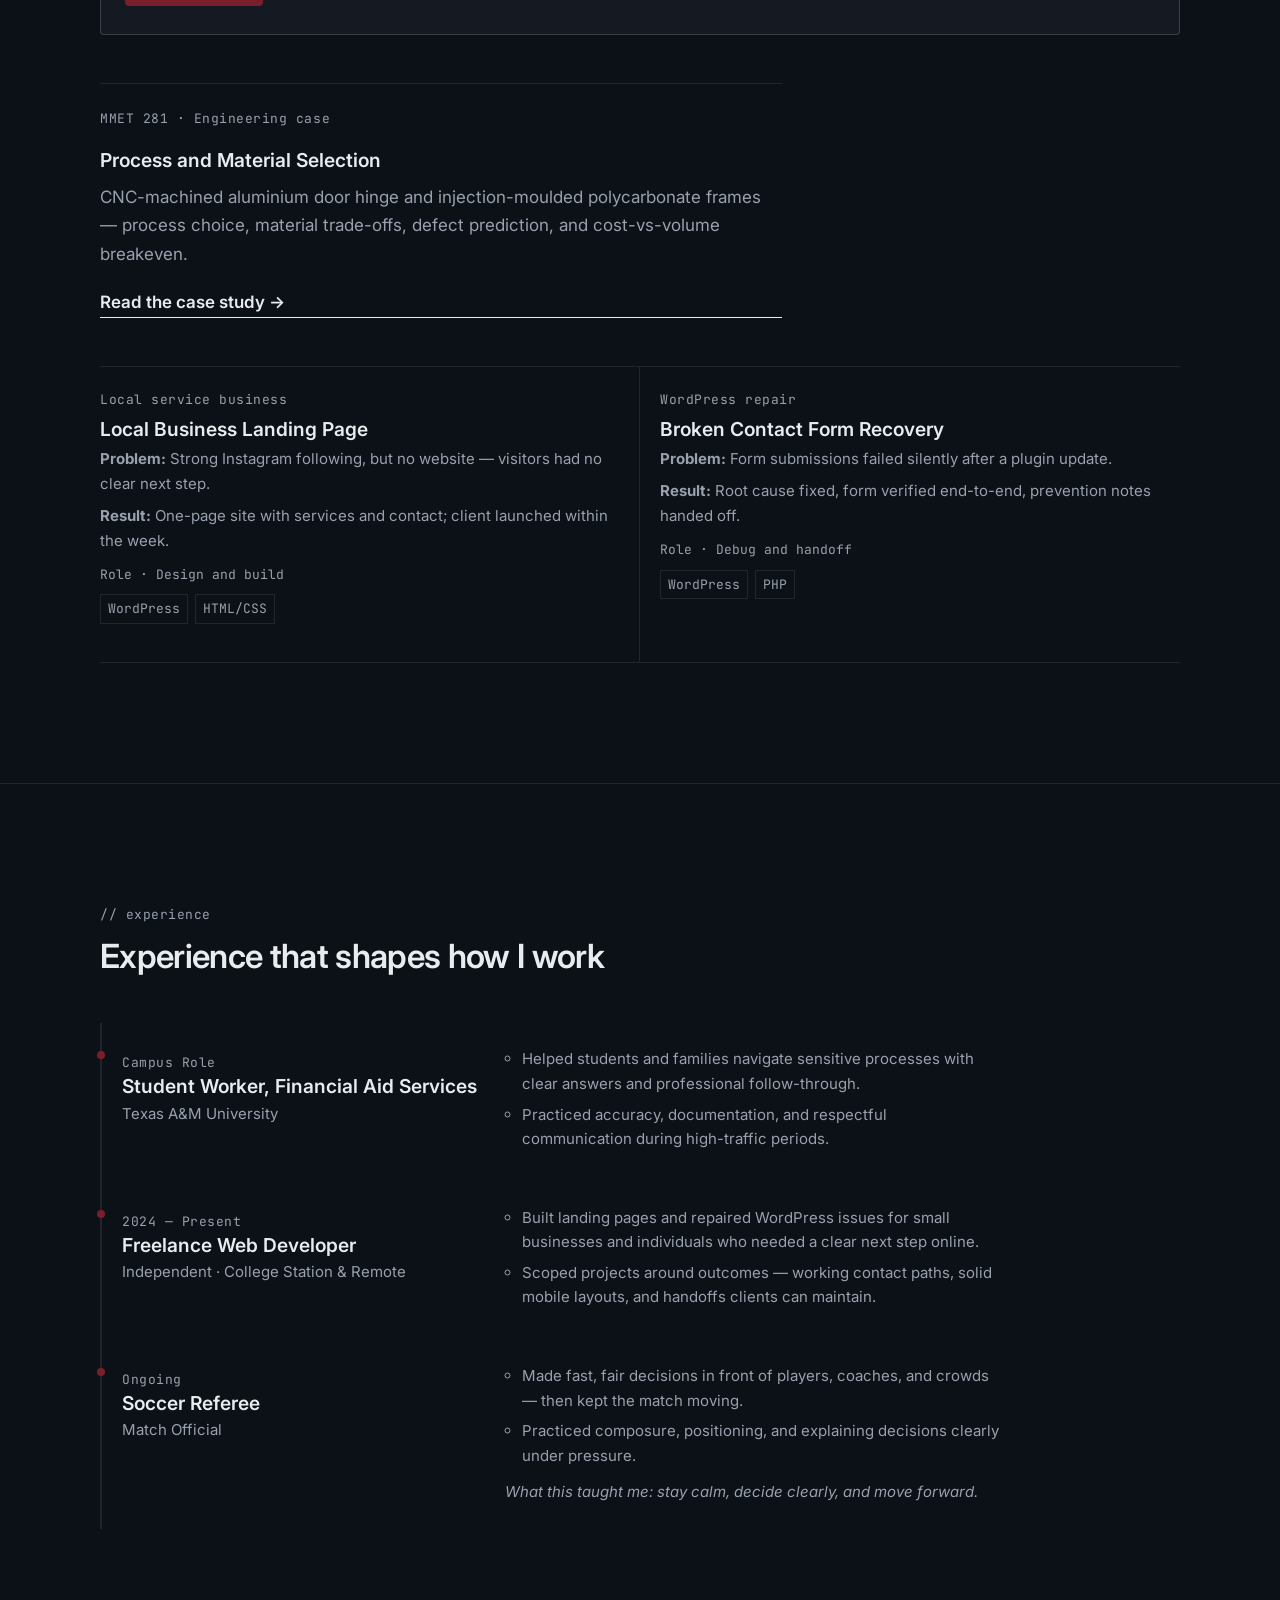
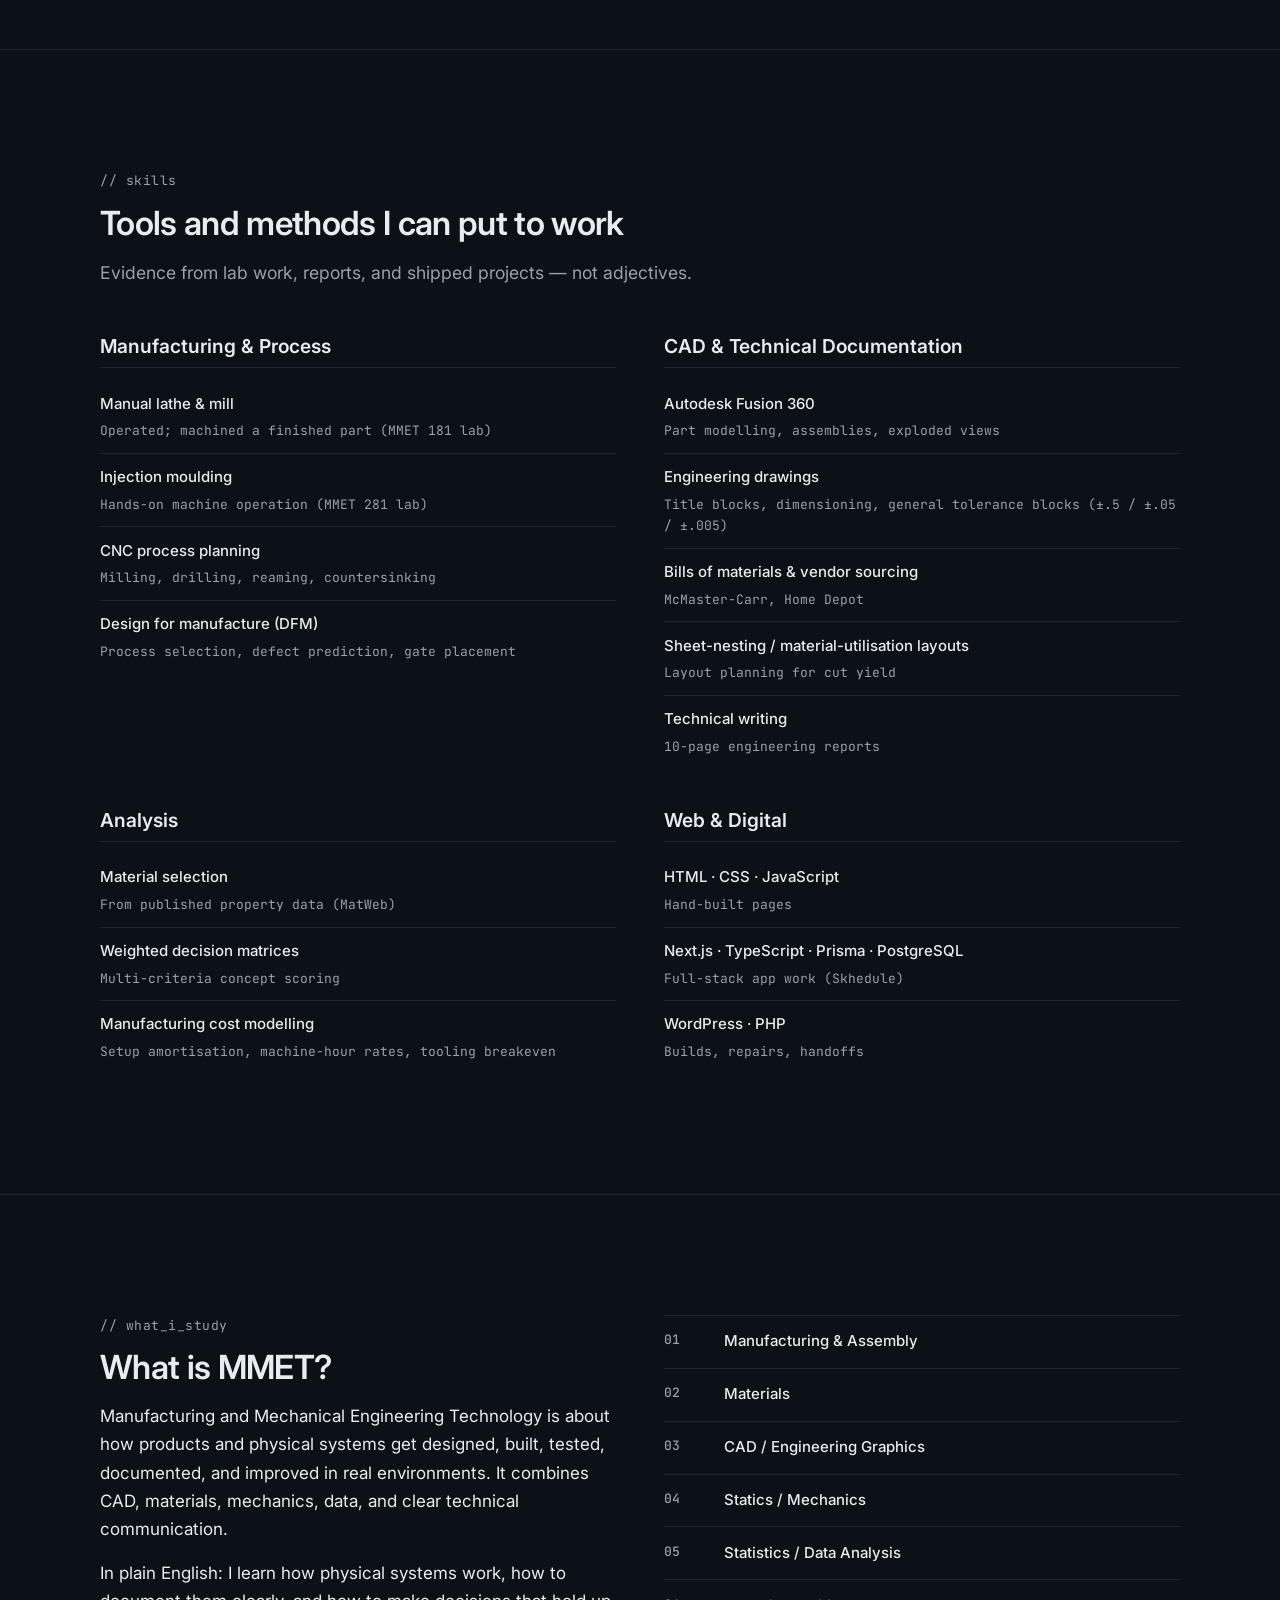
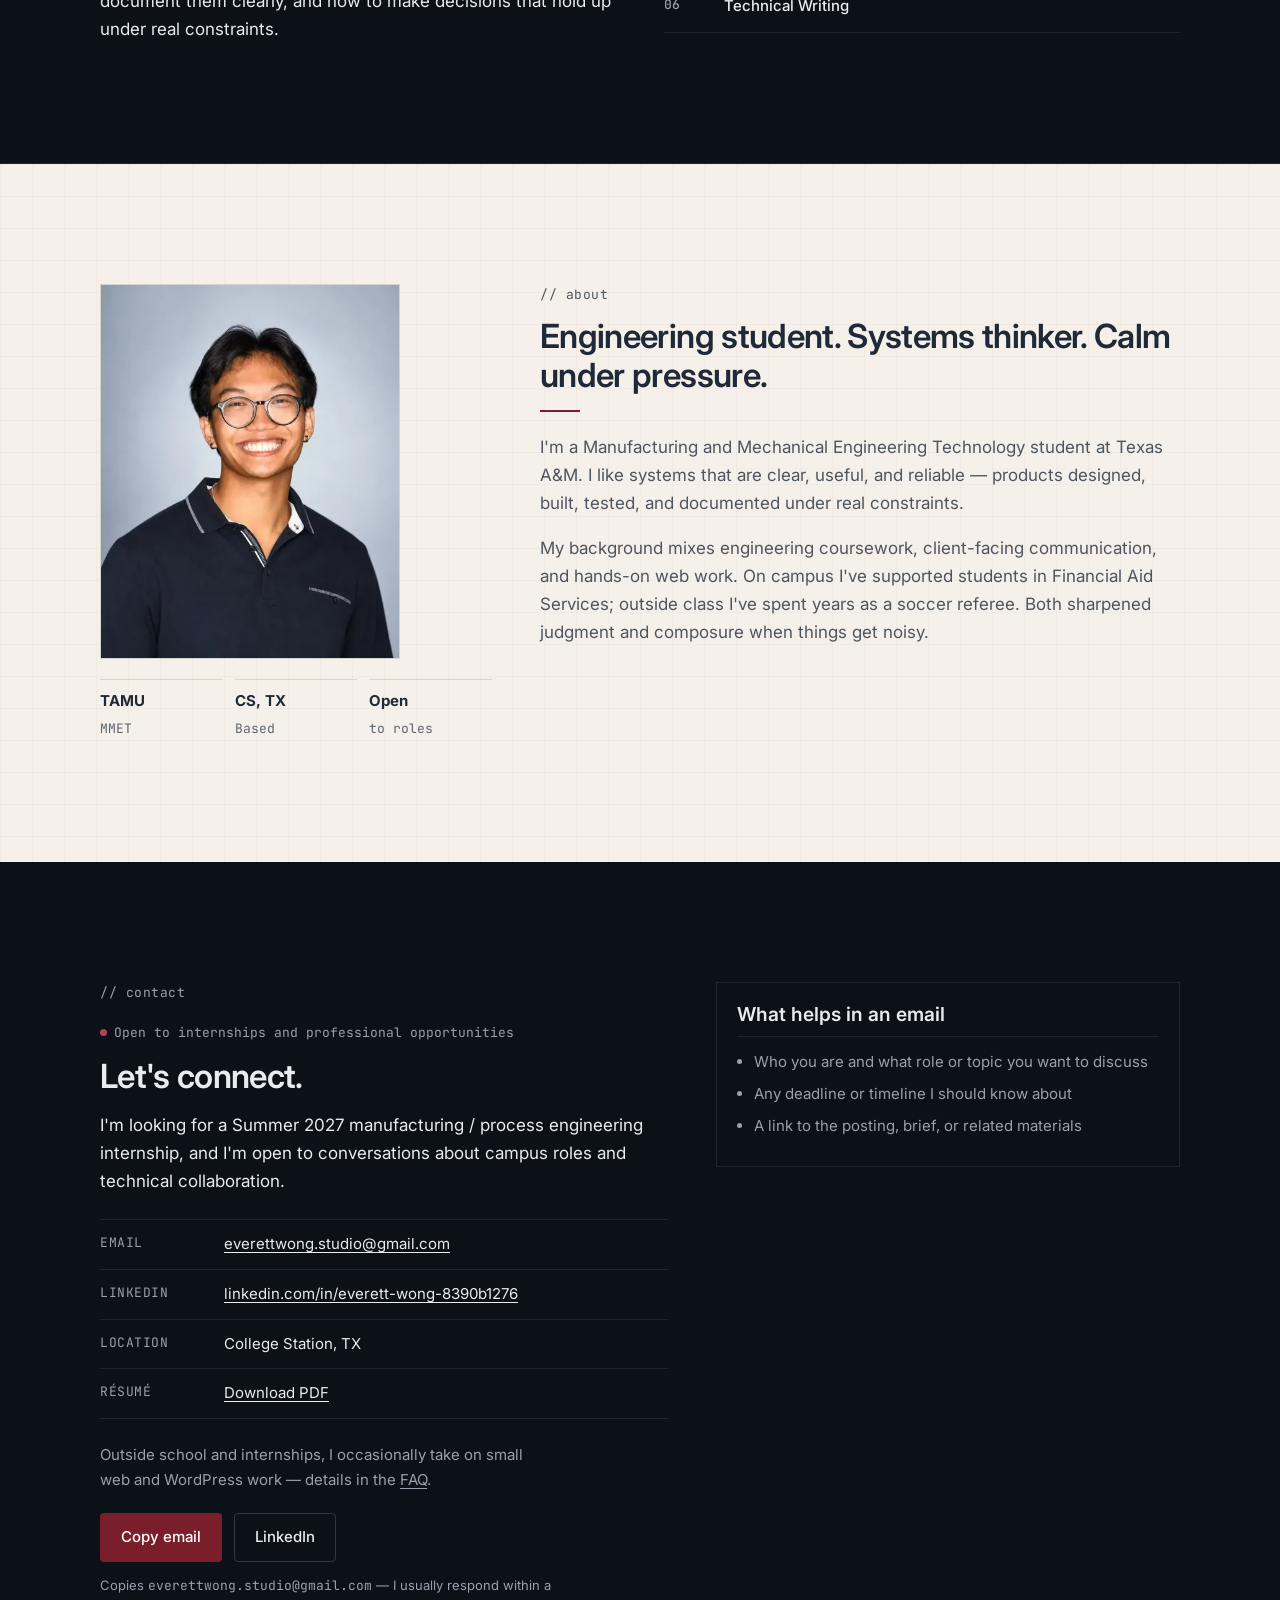
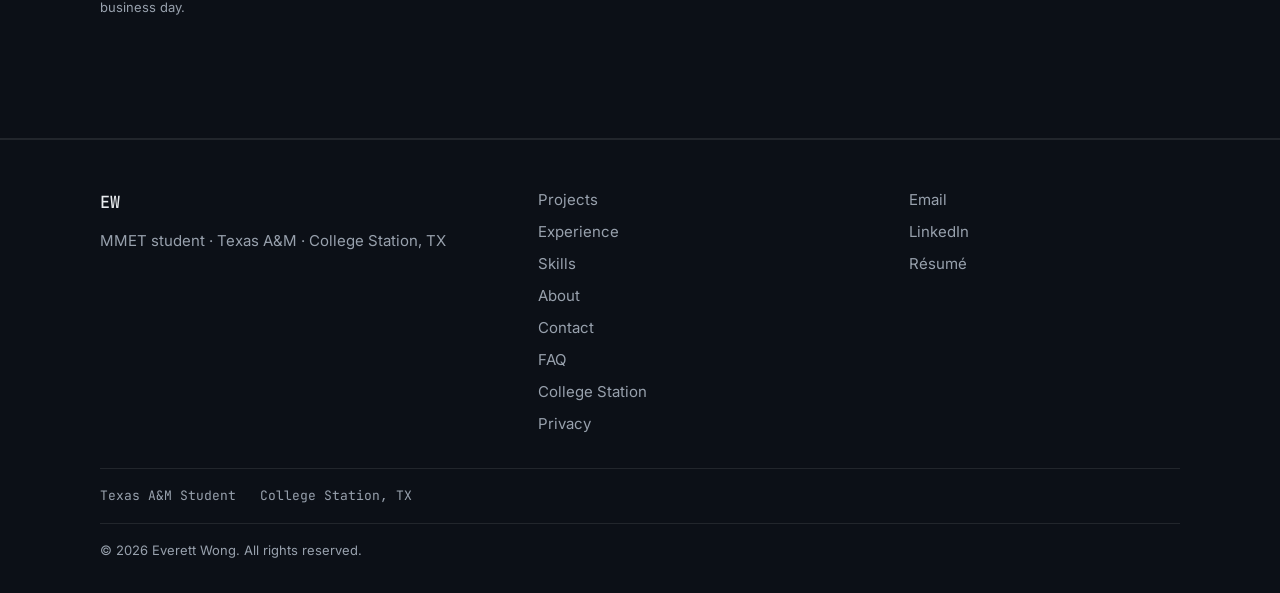
==== commit 1a8005ef: "Rebuild homepage as engineering documentation per REDESIGN-PLAN. Strip cosplay chrome and ambient mo" ====
--- a/index.html
+++ b/index.html
@@ -4,36 +4,29 @@
   <meta charset="UTF-8" />
   <meta name="viewport" content="width=device-width, initial-scale=1" />
   <title>Everett Wong — MMET Student at Texas A&amp;M | College Station, TX</title>
-  <meta name="description" content="Everett Wong — MMET student at Texas A&amp;M. Projects, coursework, and contact for internships in College Station, TX." />
+  <meta name="description" content="Everett Wong — MMET student at Texas A&amp;M. Projects, coursework, and contact for manufacturing and process engineering internships in College Station, TX." />
   <meta name="author" content="Everett Wong" />
   <link rel="canonical" href="https://everettwong618.github.io/" />
 
-  <!-- Open Graph -->
   <meta property="og:type" content="website" />
   <meta property="og:url" content="https://everettwong618.github.io/" />
   <meta property="og:title" content="Everett Wong — MMET Student at Texas A&amp;M" />
   <meta property="og:description" content="Manufacturing &amp; Mechanical Engineering Technology student at Texas A&amp;M. Projects, coursework, and contact for internships in College Station, TX." />
   <meta property="og:image" content="https://everettwong618.github.io/assets/img/og-banner.png" />
-  <meta property="og:image:type" content="image/png" />
-  <meta property="og:image:width" content="1200" />
-  <meta property="og:image:height" content="630" />
-  <meta property="og:image:alt" content="Everett Wong — MMET Student at Texas A&amp;M" />
   <meta property="og:locale" content="en_US" />
   <meta property="og:site_name" content="Everett Wong" />
 
-  <!-- Twitter -->
   <meta name="twitter:card" content="summary_large_image" />
   <meta name="twitter:title" content="Everett Wong — MMET Student at Texas A&amp;M" />
   <meta name="twitter:description" content="Manufacturing &amp; Mechanical Engineering Technology student at Texas A&amp;M. Projects, coursework, and contact for internships." />
   <meta name="twitter:image" content="https://everettwong618.github.io/assets/img/og-banner.png" />
-  <meta name="twitter:image:alt" content="Everett Wong — MMET Student at Texas A&amp;M" />
-
-  <meta name="theme-color" content="#0B1120" />
-  <link rel="icon" href="data:image/svg+xml,%3Csvg xmlns='http://www.w3.org/2000/svg' viewBox='0 0 32 32'%3E%3Crect width='32' height='32' rx='6' fill='%230B1120'/%3E%3Ctext x='4' y='22' font-family='monospace' font-size='14' fill='%23F9FAFB'%3EEW%3C/text%3E%3C/svg%3E" />
+
+  <meta name="theme-color" content="#0C1017" />
+  <link rel="icon" href="data:image/svg+xml,%3Csvg xmlns='http://www.w3.org/2000/svg' viewBox='0 0 32 32'%3E%3Crect width='32' height='32' rx='6' fill='%230C1017'/%3E%3Ctext x='4' y='22' font-family='monospace' font-size='14' fill='%23E9ECEF'%3EEW%3C/text%3E%3C/svg%3E" />
 
   <link rel="preconnect" href="https://fonts.googleapis.com" />
   <link rel="preconnect" href="https://fonts.gstatic.com" crossorigin />
-  <link href="https://fonts.googleapis.com/css2?family=JetBrains+Mono:wght@400;500&family=Source+Sans+3:ital,wght@0,400;0,500;0,600;0,700;1,400&family=Space+Grotesk:wght@500;600;700&display=swap" rel="stylesheet" />
+  <link href="https://fonts.googleapis.com/css2?family=Inter:wght@400;500;600;700&family=JetBrains+Mono:wght@400;500&display=swap" rel="stylesheet" />
   <link rel="stylesheet" href="styles.css" />
 
   <script type="application/ld+json">
@@ -78,14 +71,14 @@
   <header class="site-header" id="site-header">
     <div class="read-progress" aria-hidden="true"><span class="read-progress-bar" id="read-progress-bar"></span></div>
     <div class="container header-inner">
-      <a class="logo" href="#top" aria-label="Everett Wong home">EW<span class="cursor-blink" aria-hidden="true">_</span></a>
+      <a class="logo" href="#top" aria-label="Everett Wong home">EW</a>
 
       <nav class="nav" id="primary-nav" aria-label="Primary">
+        <a href="#projects">Projects</a>
+        <a href="#experience">Experience</a>
+        <a href="#skills">Skills</a>
+        <a href="#mmet">MMET</a>
         <a href="#about">About</a>
-        <a href="#mmet">MMET</a>
-        <a href="#skills">Skills</a>
-        <a href="#experience">Experience</a>
-        <a href="#projects">Projects</a>
         <a href="#contact">Contact</a>
       </nav>
 
@@ -94,10 +87,7 @@
           <span class="availability-dot" aria-hidden="true"></span>
           <span class="availability-text">Open to roles</span>
         </span>
-        <button class="theme-toggle" type="button" aria-label="Toggle light and dark theme" title="Toggle theme">
-          <span class="theme-icon" aria-hidden="true"></span>
-        </button>
-        <a class="btn btn-sm btn-primary header-cta btn-magnetic" href="#contact">Contact</a>
+        <a class="btn btn-sm btn-primary header-cta" href="#contact">Contact</a>
         <button class="nav-toggle" type="button" aria-expanded="false" aria-controls="primary-nav" aria-label="Open menu">
           <span></span><span></span><span></span>
         </button>
@@ -107,49 +97,26 @@
 
   <main id="main">
     <!-- HERO -->
-    <section class="hero is-entering" id="top">
-      <div class="hero-grid" aria-hidden="true"></div>
-      <div class="hero-glow" aria-hidden="true"></div>
-      <div class="hero-grain" aria-hidden="true"></div>
-      <div class="hero-vignette" aria-hidden="true"></div>
-      <div class="hero-ticks" aria-hidden="true">
-        <span class="hero-tick hero-tick-tl"></span>
-        <span class="hero-tick hero-tick-tr"></span>
-        <span class="hero-tick hero-tick-bl"></span>
-        <span class="hero-tick hero-tick-br"></span>
-      </div>
+    <section class="hero" id="top">
       <div class="container hero-layout">
         <div class="hero-copy">
-          <p class="badge hero-enter" style="--enter-i: 0">&lt; MMET · Texas A&amp;M /&gt;</p>
-          <h1 class="hero-enter" style="--enter-i: 1">
-            <span class="hero-greeting">Hi, I'm</span>
-            <span class="hero-name accent">Everett Wong</span><span class="hero-period">.</span>
-            <svg class="hero-plot-line" viewBox="0 0 280 14" preserveAspectRatio="none" aria-hidden="true">
-              <path class="hero-plot-path" d="M8 7 H272" fill="none" stroke="#14B8A6" stroke-width="1.5" stroke-linecap="square"/>
-              <path class="hero-plot-ticks" d="M8 2 V12 M272 2 V12" fill="none" stroke="#14B8A6" stroke-width="1.5" stroke-linecap="square"/>
-            </svg>
-          </h1>
-          <p class="hero-sub hero-enter" style="--enter-i: 2">
-            I study systems, build useful things, and care about work that holds up in the real world.
-          </p>
-          <p class="hero-meta hero-enter" style="--enter-i: 3">
-            <span>MMET</span><span class="meta-dot" aria-hidden="true"></span>
-            <span>Texas A&amp;M</span><span class="meta-dot" aria-hidden="true"></span>
-            <span>College Station, TX</span><span class="meta-dot" aria-hidden="true"></span>
-            <span>Open to internships</span>
-          </p>
-          <div class="hero-actions hero-enter" style="--enter-i: 4">
-            <a class="btn btn-primary btn-magnetic" href="#projects">View My Work</a>
-            <a class="btn btn-ghost" href="assets/img/Everett-Wong-Resume.pdf" download="Everett-Wong-Resume.pdf" type="application/pdf">Download Resume</a>
-          </div>
-        </div>
-        <div class="hero-visual hero-enter" style="--enter-i: 2">
-          <div class="hero-product">
-            <div class="hero-product-chrome">
-              <span class="geo-chrome-dots" aria-hidden="true"><i></i><i></i><i></i></span>
-              <span class="geo-chrome-label mono">Live · Skhedule</span>
-            </div>
-            <a class="hero-product-shot" href="#skhedule">
+          <p class="eyebrow">MMET · Texas A&amp;M · College Station, TX</p>
+          <h1>Everett Wong</h1>
+          <p class="hero-sub">
+            Manufacturing &amp; Mechanical Engineering Technology, Texas A&amp;M — graduating Fall 2028.
+            I machine parts, model them, and work out what they cost to build.
+          </p>
+          <p class="hero-ask">
+            Seeking a <strong>Summer 2027 manufacturing / process engineering internship</strong>.
+          </p>
+          <div class="hero-actions">
+            <a class="btn btn-primary" href="#projects">See my work</a>
+            <a class="btn btn-ghost" href="assets/img/Everett-Wong-Resume.pdf" download="Everett-Wong-Resume.pdf" type="application/pdf">Résumé (PDF)</a>
+          </div>
+        </div>
+        <div class="hero-visual">
+          <figure class="hero-figure">
+            <a href="#skhedule">
               <img
                 src="assets/img/skhedule-event-dashboard.png"
                 alt="Skhedule event dashboard showing staged invites and seat capacity"
@@ -159,52 +126,316 @@
                 decoding="async"
               />
             </a>
-            <p class="hero-product-cap mono">Finite-capacity event inviter · staged rounds</p>
-
-            <div class="geo-frame geo-instrument" id="geo-frame" data-parallax>
-              <div class="geo-panel geo-layer"></div>
-              <div class="geo-card geo-layer">
-                <div class="geo-chrome">
-                  <span class="geo-chrome-dots" aria-hidden="true"><i></i><i></i><i></i></span>
-                  <span class="geo-chrome-label mono">DWG · LIVE</span>
-                </div>
-                <svg class="hero-schematic" viewBox="0 0 320 360" fill="none" xmlns="http://www.w3.org/2000/svg" role="img" aria-hidden="true">
-                  <title>Abstract engineering composition</title>
-                  <g class="schematic-layer schematic-frame">
-                    <rect x="24" y="36" width="272" height="288" rx="2" stroke="currentColor" stroke-opacity=".22"/>
-                    <path d="M24 48 H48 M272 48 H296 M24 312 H48 M272 312 H296" stroke="currentColor" stroke-opacity=".35"/>
-                    <text x="48" y="58" fill="currentColor" fill-opacity=".5" font-family="JetBrains Mono, monospace" font-size="10">SCHEMATIC_01</text>
-                  </g>
-                  <g class="schematic-layer schematic-guides">
-                    <path class="schematic-dash" d="M48 84 H272 M48 122 H230 M48 160 H255 M48 198 H190" stroke="currentColor" stroke-opacity=".2" stroke-dasharray="3 5"/>
-                    <path class="schematic-draw" d="M48 84 H272" stroke="#14B8A6" stroke-opacity=".55" stroke-width="1.25"/>
-                  </g>
-                  <g class="schematic-layer schematic-focal">
-                    <circle class="schematic-ring" cx="218" cy="210" r="54" stroke="#14B8A6" stroke-opacity=".5"/>
-                    <circle class="schematic-ring schematic-ring-delay" cx="218" cy="210" r="32" stroke="#7A1E2C" stroke-opacity=".8"/>
-                    <circle cx="218" cy="210" r="5" fill="#14B8A6" fill-opacity=".9"/>
-                    <path d="M218 156 V132 M218 264 V288 M164 210 H140 M272 210 H296" stroke="currentColor" stroke-opacity=".28"/>
-                  </g>
-                  <g class="schematic-layer schematic-marks">
-                    <path d="M64 248 L118 296 L64 296 Z" fill="#7A1E2C" fill-opacity=".6"/>
-                    <rect x="148" y="286" width="100" height="18" rx="2" fill="#14B8A6" fill-opacity=".18" stroke="#14B8A6" stroke-opacity=".45"/>
-                    <text id="schematic-rev" x="48" y="334" fill="currentColor" fill-opacity=".42" font-family="JetBrains Mono, monospace" font-size="9">TOL ±0.1 · REV B</text>
-                  </g>
-                </svg>
-                <div class="schematic-hotspots">
-                  <button type="button" class="schematic-hotspot" data-hotspot="tol" style="left:18%;top:86%" title="Tolerance callout"><span></span>TOL</button>
-                  <button type="button" class="schematic-hotspot" data-hotspot="rev" style="left:58%;top:86%" title="Cycle drawing revision"><span></span>REV</button>
-                  <button type="button" class="schematic-hotspot" data-hotspot="focal" style="left:68%;top:54%" title="Focal datum"><span></span>Ø</button>
-                </div>
-                <div class="schematic-callout" id="schematic-callout" hidden></div>
+            <figcaption>Skhedule — staged invites for finite-capacity events</figcaption>
+          </figure>
+        </div>
+      </div>
+    </section>
+
+    <!-- PROJECTS -->
+    <section class="section" id="projects">
+      <div class="container">
+        <header class="section-header reveal">
+          <p class="section-label">// projects</p>
+          <h2>Selected work</h2>
+          <p class="section-lead">The problem, the decisions, and what shipped.</p>
+        </header>
+
+        <div class="reveal" style="overflow-x: auto;">
+          <table class="work-index">
+            <thead>
+              <tr>
+                <th>Project</th>
+                <th>Role</th>
+                <th class="col-hide-sm">Stack</th>
+                <th>Year</th>
+              </tr>
+            </thead>
+            <tbody>
+              <tr>
+                <td><a href="#skhedule">Skhedule — staged-invite event app</a></td>
+                <td>Sole designer &amp; builder</td>
+                <td class="col-hide-sm">Next.js · TS · Postgres</td>
+                <td>2025</td>
+              </tr>
+              <tr>
+                <td><a href="case-mmet281.html">Process &amp; Material Selection — hinge + eyewear</a></td>
+                <td>Sole author</td>
+                <td class="col-hide-sm">Fusion 360 · DFM · MatWeb</td>
+                <td>2026</td>
+              </tr>
+              <tr>
+                <td>Buddy Chair — design → drawings → BOM</td>
+                <td><span class="todo">TODO(everett): confirm role</span></td>
+                <td class="col-hide-sm">Fusion 360 · DFM</td>
+                <td>2025</td>
+              </tr>
+              <tr>
+                <td><a href="#local-landing">Local business landing page</a></td>
+                <td>Design &amp; build</td>
+                <td class="col-hide-sm">WordPress</td>
+                <td>2024</td>
+              </tr>
+              <tr>
+                <td><a href="#form-recovery">Contact form recovery</a></td>
+                <td>Debug &amp; handoff</td>
+                <td class="col-hide-sm">WordPress · PHP</td>
+                <td>2024</td>
+              </tr>
+            </tbody>
+          </table>
+        </div>
+
+        <article class="project featured project-evidence reveal" id="skhedule">
+          <header class="evidence-intro">
+            <p class="project-type">Featured · Event invitation tool</p>
+            <h3>Skhedule</h3>
+            <p class="case-summary">
+              A web app that helps event hosts fill limited-capacity events without overbooking by sending
+              invitations in controlled stages.
+            </p>
+            <ul class="case-meta">
+              <li><span>For</span> Hosts with a ranked guest list longer than available seats</li>
+              <li><span>Role</span> Sole designer and builder</li>
+              <li><span>Live</span> <a href="https://skhedule.vercel.app" target="_blank" rel="noopener noreferrer">skhedule.vercel.app</a></li>
+            </ul>
+          </header>
+
+          <div class="evidence-chapter" id="evidence-chapter">
+            <div class="evidence-sticky-wrap">
+              <div class="evidence-stage-rail" aria-hidden="true">
+                <button type="button" class="evidence-stage-dot is-active" data-stage="problem" title="Problem"></button>
+                <button type="button" class="evidence-stage-dot" data-stage="constraint" title="Constraint"></button>
+                <button type="button" class="evidence-stage-dot" data-stage="build" title="Build"></button>
+                <button type="button" class="evidence-stage-dot" data-stage="result" title="Result"></button>
               </div>
-            </div>
-          </div>
-        </div>
-      </div>
-      <a class="scroll-hint" href="#about" aria-label="Scroll to about">
-        <span></span>
-      </a>
+              <div class="evidence-visuals" id="evidence-visuals" aria-live="polite">
+                <figure class="evidence-frame is-active" data-stage="problem">
+                  <img src="assets/img/skhedule-host-events.png" alt="Skhedule host dashboard with Draft, Inviting, and All seats filled events" width="991" height="316" loading="eager" decoding="async" />
+                  <figcaption>Host dashboard — capacity states</figcaption>
+                </figure>
+                <figure class="evidence-frame" data-stage="constraint">
+                  <img src="assets/img/skhedule-guest-rsvp.png" alt="Skhedule guest RSVP page with Yes and No buttons" width="356" height="203" loading="lazy" decoding="async" />
+                  <figcaption>Guest RSVP — replies arrive asynchronously</figcaption>
+                </figure>
+                <figure class="evidence-frame" data-stage="build">
+                  <img src="assets/img/skhedule-event-dashboard.png" alt="Skhedule event detail with Acceptances, Outstanding, and Not yet invited columns" width="982" height="358" loading="lazy" decoding="async" />
+                  <figcaption>Staged invites match open seats</figcaption>
+                </figure>
+                <figure class="evidence-frame" data-stage="result">
+                  <img src="assets/img/skhedule-event-filled.png" alt="Skhedule event with all seats filled and calendar download" width="982" height="431" loading="lazy" decoding="async" />
+                  <figcaption>All seats filled · calendar download</figcaption>
+                </figure>
+              </div>
+            </div>
+
+            <div class="evidence-steps">
+              <div class="evidence-step is-active" data-stage="problem">
+                <p class="evidence-step-label mono">01 · Problem</p>
+                <h4>Invite without overbooking</h4>
+                <p>
+                  Inviting everyone at once risks overbooking. Inviting one-by-one is slow. Hosts need staged
+                  rounds that invite just enough people, wait for RSVPs or timeouts, then continue down the list.
+                </p>
+              </div>
+              <div class="evidence-step" data-stage="constraint">
+                <p class="evidence-step-label mono">02 · Constraint</p>
+                <h4>People reply on their own clock</h4>
+                <p>
+                  Guests answer Yes/No without accounts. Timeouts count as declines. The system must stay correct
+                  while replies arrive out of order — never over-invite, never stall the queue.
+                </p>
+              </div>
+              <div class="evidence-step" data-stage="build">
+                <p class="evidence-step-label mono">03 · Build</p>
+                <h4>Staged rounds + host view</h4>
+                <ul>
+                  <li>Ranked guest CSV upload and staged invitation rounds</li>
+                  <li>Email invites with Yes/No RSVP links</li>
+                  <li>Host columns: Acceptances, Outstanding, Not yet invited</li>
+                  <li>Timeouts, scheduled processing, Postgres, tests</li>
+                </ul>
+              </div>
+              <div class="evidence-step" data-stage="result">
+                <p class="evidence-step-label mono">04 · Result</p>
+                <h4>Shipped end to end</h4>
+                <p>
+                  Live at
+                  <a href="https://skhedule.vercel.app" target="_blank" rel="noopener noreferrer">skhedule.vercel.app</a>
+                  with invite → RSVP → seats-filled flow.
+                  <span class="todo">TODO(everett): events created / invites sent / overbookings prevented</span>
+                </p>
+              </div>
+            </div>
+          </div>
+
+          <footer class="evidence-footer">
+            <p class="case-stack mono">Next.js 15 · TypeScript · Prisma · PostgreSQL · JWT · Nodemailer · Vercel</p>
+            <div class="project-tags">
+              <span>Next.js</span><span>TypeScript</span><span>Prisma</span><span>Full-stack</span>
+            </div>
+            <div class="hero-actions">
+              <a class="btn btn-primary" href="https://skhedule.vercel.app" target="_blank" rel="noopener noreferrer">View live app</a>
+            </div>
+          </footer>
+        </article>
+
+        <aside class="case-promo reveal">
+          <p class="project-type">MMET 281 · Engineering case</p>
+          <h3>Process and Material Selection</h3>
+          <p>
+            CNC-machined aluminium door hinge and injection-moulded polycarbonate frames — process choice,
+            material trade-offs, defect prediction, and cost-vs-volume breakeven.
+          </p>
+          <a class="text-link" href="case-mmet281.html">Read the case study <span aria-hidden="true">→</span></a>
+        </aside>
+
+        <div class="project-grid reveal">
+          <article class="project-card" id="local-landing">
+            <p class="project-type">Local service business</p>
+            <h3>Local Business Landing Page</h3>
+            <p class="case-snip"><strong>Problem:</strong> Strong Instagram following, but no website — visitors had no clear next step.</p>
+            <p class="case-snip"><strong>Result:</strong> One-page site with services and contact; client launched within the week.</p>
+            <p class="project-role">Role · Design and build</p>
+            <div class="project-tags"><span>WordPress</span><span>HTML/CSS</span></div>
+          </article>
+          <article class="project-card" id="form-recovery">
+            <p class="project-type">WordPress repair</p>
+            <h3>Broken Contact Form Recovery</h3>
+            <p class="case-snip"><strong>Problem:</strong> Form submissions failed silently after a plugin update.</p>
+            <p class="case-snip"><strong>Result:</strong> Root cause fixed, form verified end-to-end, prevention notes handed off.</p>
+            <p class="project-role">Role · Debug and handoff</p>
+            <div class="project-tags"><span>WordPress</span><span>PHP</span></div>
+          </article>
+        </div>
+      </div>
+    </section>
+
+    <!-- EXPERIENCE -->
+    <section class="section" id="experience">
+      <div class="container">
+        <header class="section-header reveal">
+          <p class="section-label">// experience</p>
+          <h2>Experience that shapes how I work</h2>
+        </header>
+        <ol class="timeline reveal">
+          <li class="timeline-item">
+            <div class="timeline-meta">
+              <span class="timeline-date">Campus Role</span>
+              <h3>Student Worker, Financial Aid Services</h3>
+              <p class="timeline-org">Texas A&amp;M University</p>
+            </div>
+            <div class="timeline-body">
+              <ul>
+                <li>Helped students and families navigate sensitive processes with clear answers and professional follow-through.</li>
+                <li>Practiced accuracy, documentation, and respectful communication during high-traffic periods.</li>
+              </ul>
+            </div>
+          </li>
+          <li class="timeline-item">
+            <div class="timeline-meta">
+              <span class="timeline-date">2024 — Present</span>
+              <h3>Freelance Web Developer</h3>
+              <p class="timeline-org">Independent · College Station &amp; Remote</p>
+            </div>
+            <div class="timeline-body">
+              <ul>
+                <li>Built landing pages and repaired WordPress issues for small businesses and individuals who needed a clear next step online.</li>
+                <li>Scoped projects around outcomes — working contact paths, solid mobile layouts, and handoffs clients can maintain.</li>
+              </ul>
+            </div>
+          </li>
+          <li class="timeline-item">
+            <div class="timeline-meta">
+              <span class="timeline-date">Ongoing</span>
+              <h3>Soccer Referee</h3>
+              <p class="timeline-org">Match Official</p>
+            </div>
+            <div class="timeline-body">
+              <ul>
+                <li>Made fast, fair decisions in front of players, coaches, and crowds — then kept the match moving.</li>
+                <li>Practiced composure, positioning, and explaining decisions clearly under pressure.</li>
+              </ul>
+              <p class="taught">What this taught me: stay calm, decide clearly, and move forward.</p>
+            </div>
+          </li>
+        </ol>
+      </div>
+    </section>
+
+    <!-- SKILLS -->
+    <section class="section" id="skills">
+      <div class="container">
+        <header class="section-header reveal">
+          <p class="section-label">// skills</p>
+          <h2>Tools and methods I can put to work</h2>
+          <p class="section-lead">Evidence from lab work, reports, and shipped projects — not adjectives.</p>
+        </header>
+        <div class="skills-grid reveal">
+          <div class="skill-group">
+            <h3>Manufacturing &amp; Process</h3>
+            <ul class="skill-list">
+              <li>Manual lathe &amp; mill<span class="skill-desc">Operated; machined a finished part (MMET 181 lab)</span></li>
+              <li>Injection moulding<span class="skill-desc">Hands-on machine operation (MMET 281 lab)</span></li>
+              <li>CNC process planning<span class="skill-desc">Milling, drilling, reaming, countersinking</span></li>
+              <li>Design for manufacture (DFM)<span class="skill-desc">Process selection, defect prediction, gate placement</span></li>
+            </ul>
+          </div>
+          <div class="skill-group">
+            <h3>CAD &amp; Technical Documentation</h3>
+            <ul class="skill-list">
+              <li>Autodesk Fusion 360<span class="skill-desc">Part modelling, assemblies, exploded views</span></li>
+              <li>Engineering drawings<span class="skill-desc">Title blocks, dimensioning, general tolerance blocks (±.5 / ±.05 / ±.005)</span></li>
+              <li>Bills of materials &amp; vendor sourcing<span class="skill-desc">McMaster-Carr, Home Depot</span></li>
+              <li>Sheet-nesting / material-utilisation layouts<span class="skill-desc">Layout planning for cut yield</span></li>
+              <li>Technical writing<span class="skill-desc">10-page engineering reports</span></li>
+            </ul>
+          </div>
+          <div class="skill-group">
+            <h3>Analysis</h3>
+            <ul class="skill-list">
+              <li>Material selection<span class="skill-desc">From published property data (MatWeb)</span></li>
+              <li>Weighted decision matrices<span class="skill-desc">Multi-criteria concept scoring</span></li>
+              <li>Manufacturing cost modelling<span class="skill-desc">Setup amortisation, machine-hour rates, tooling breakeven</span></li>
+            </ul>
+          </div>
+          <div class="skill-group">
+            <h3>Web &amp; Digital</h3>
+            <ul class="skill-list">
+              <li>HTML · CSS · JavaScript<span class="skill-desc">Hand-built pages</span></li>
+              <li>Next.js · TypeScript · Prisma · PostgreSQL<span class="skill-desc">Full-stack app work (Skhedule)</span></li>
+              <li>WordPress · PHP<span class="skill-desc">Builds, repairs, handoffs</span></li>
+            </ul>
+          </div>
+        </div>
+      </div>
+    </section>
+
+    <!-- MMET -->
+    <section class="section" id="mmet">
+      <div class="container mmet-layout">
+        <div class="mmet-copy reveal">
+          <p class="section-label">// what_i_study</p>
+          <h2>What is MMET?</h2>
+          <p>
+            Manufacturing and Mechanical Engineering Technology is about how products and physical systems get
+            designed, built, tested, documented, and improved in real environments. It combines CAD, materials,
+            mechanics, data, and clear technical communication.
+          </p>
+          <p>
+            In plain English: I learn how physical systems work, how to document them clearly, and how to make
+            decisions that hold up under real constraints.
+          </p>
+        </div>
+        <ol class="mmet-list reveal">
+          <li><span class="num">01</span><span>Manufacturing &amp; Assembly</span></li>
+          <li><span class="num">02</span><span>Materials</span></li>
+          <li><span class="num">03</span><span>CAD / Engineering Graphics</span></li>
+          <li><span class="num">04</span><span>Statics / Mechanics</span></li>
+          <li><span class="num">05</span><span>Statistics / Data Analysis</span></li>
+          <li><span class="num">06</span><span>Technical Writing</span></li>
+        </ol>
+      </div>
     </section>
 
     <!-- ABOUT -->
@@ -212,7 +443,6 @@
       <div class="container about-layout">
         <aside class="about-aside reveal">
           <div class="photo-frame">
-            <div class="photo-offset" aria-hidden="true"></div>
             <picture>
               <source srcset="assets/img/everett-wong-headshot.webp" type="image/webp" />
               <img
@@ -232,395 +462,25 @@
           </ul>
         </aside>
         <div class="about-copy reveal">
-          <p class="section-label">// about_me</p>
+          <p class="section-label">// about</p>
           <h2>Engineering student. Systems thinker. Calm under pressure.</h2>
           <div class="divider"></div>
           <p>
-            Everett Wong is a Manufacturing and Mechanical Engineering Technology (MMET) student at Texas A&amp;M
-            University who likes building systems that are clear, useful, and reliable. MMET focuses on how products
-            are designed, built, tested, documented, and improved under real-world constraints.
+            I'm a Manufacturing and Mechanical Engineering Technology student at Texas A&amp;M. I like systems that
+            are clear, useful, and reliable — products designed, built, tested, and documented under real constraints.
           </p>
           <p>
-            His background blends engineering coursework, client-facing communication, and hands-on web development,
-            so he cares as much about how something works as how it feels to use. Outside class, he has worked in
-            Financial Aid Services supporting students and families, and spent years as a soccer referee —
-            experiences that sharpened judgment, communication, and composure under pressure.
-          </p>
-          <p>
-            He is Chinese-American. He is especially interested in the
-            overlap between engineering systems, digital tools, and practical execution — work where details
-            matter and reliability counts.
-          </p>
-          <p class="about-aside-note">
-            Outside school and internships, he occasionally takes on small web and WordPress projects.
-          </p>
-          <div class="section-cta">
-            <a class="text-link" href="#mmet">What is MMET? <span aria-hidden="true">→</span></a>
-          </div>
-        </div>
-      </div>
-    </section>
-
-    <!-- MMET -->
-    <section class="section section-dark" id="mmet">
-      <div class="container mmet-layout">
-        <div class="mmet-copy reveal">
-          <p class="section-label">// what_i_study</p>
-          <h2>What is MMET?</h2>
-          <p>
-            Manufacturing and Mechanical Engineering Technology is about how products and physical systems get
-            designed, built, tested, documented, and improved in real environments. It combines CAD, materials,
-            mechanics, data, and clear technical communication.
-          </p>
-          <p>
-            In plain English: I learn how physical systems work, how to document them clearly, and how to make
-            decisions that hold up under real constraints. That same systems mindset carries into the way I build websites.
-          </p>
-          <a class="btn btn-ghost" href="#skills">See related skills</a>
-        </div>
-        <div class="mmet-grid reveal">
-          <article class="mmet-card"><span class="teal">01</span><h3>Manufacturing &amp; Assembly</h3></article>
-          <article class="mmet-card"><span class="teal">02</span><h3>Materials</h3></article>
-          <article class="mmet-card"><span class="teal">03</span><h3>CAD / Engineering Graphics</h3></article>
-          <article class="mmet-card"><span class="teal">04</span><h3>Statics / Mechanics</h3></article>
-          <article class="mmet-card"><span class="teal">05</span><h3>Statistics / Data Analysis</h3></article>
-          <article class="mmet-card"><span class="teal">06</span><h3>Technical Writing</h3></article>
-        </div>
-      </div>
-    </section>
-
-    <!-- SKILLS -->
-    <section class="section section-alt section-quiet" id="skills">
-      <div class="container">
-        <header class="section-header reveal">
-          <p class="section-label">// skills</p>
-          <h2>Skills shaped by engineering, web work, and real responsibility</h2>
-          <p class="section-lead">Engineering fundamentals on one side. Practical digital execution on the other.</p>
-        </header>
-        <div class="skills-grid reveal">
-          <div class="skill-group">
-            <h3>Engineering &amp; Technical</h3>
-            <ul class="skill-list">
-              <li><span class="skill-mark">◇</span> CAD / Engineering Graphics<span class="skill-desc">Drawings that show how to build</span></li>
-              <li><span class="skill-mark">◇</span> Manufacturing &amp; Assembly<span class="skill-desc">Process choice, fit, and finish</span></li>
-              <li><span class="skill-mark">◇</span> Materials &amp; Mechanics<span class="skill-desc">How parts behave under load</span></li>
-              <li><span class="skill-mark">◇</span> Data &amp; Statistics<span class="skill-desc">Numbers that support decisions</span></li>
-            </ul>
-          </div>
-          <div class="skill-group">
-            <h3>Web &amp; Digital</h3>
-            <ul class="skill-list">
-              <li><span class="skill-mark">◇</span> HTML / CSS / JavaScript<span class="skill-desc">Clean, fast, hand-built pages</span></li>
-              <li><span class="skill-mark">◇</span> WordPress<span class="skill-desc">Builds, repairs, and cleanups</span></li>
-              <li><span class="skill-mark">◇</span> Landing Pages<span class="skill-desc">Focused one-page sites</span></li>
-              <li><span class="skill-mark">◇</span> Responsive Design<span class="skill-desc">Works on phone and desktop</span></li>
-            </ul>
-          </div>
-          <div class="skill-group">
-            <h3>Professional &amp; Communication</h3>
-            <ul class="skill-list">
-              <li><span class="skill-mark">◇</span> Clear Communication<span class="skill-desc">Plain language and follow-through</span></li>
-              <li><span class="skill-mark">◇</span> Technical Writing<span class="skill-desc">Docs people can follow</span></li>
-              <li><span class="skill-mark">◇</span> Deadline Reliability<span class="skill-desc">Delivers when promised</span></li>
-              <li><span class="skill-mark">◇</span> Calm Decision-Making<span class="skill-desc">Clear judgment under pressure</span></li>
-            </ul>
-          </div>
-        </div>
-        <div class="section-cta center reveal">
-          <a class="text-link" href="#experience">Where I've applied this <span aria-hidden="true">→</span></a>
-        </div>
-      </div>
-    </section>
-
-    <!-- EXPERIENCE -->
-    <section class="section section-light" id="experience">
-      <div class="container">
-        <header class="section-header reveal">
-          <p class="section-label">// experience</p>
-          <h2>Experience that shapes how I work</h2>
-        </header>
-        <ol class="timeline reveal">
-          <li class="timeline-item">
-            <div class="timeline-meta">
-              <span class="timeline-date">Campus Role</span>
-              <h3>Student Worker, Financial Aid Services</h3>
-              <p class="timeline-org">Texas A&amp;M University</p>
-            </div>
-            <div class="timeline-body">
-              <ul>
-                <li>Helped students and families navigate sensitive processes with clear answers and professional follow-through.</li>
-                <li>Practiced accuracy, documentation, and respectful communication during high-traffic periods.</li>
-              </ul>
-              <p class="taught">What this taught me: trust is earned in the details.</p>
-            </div>
-          </li>
-          <li class="timeline-item">
-            <div class="timeline-meta">
-              <span class="timeline-date">2024 — Present</span>
-              <h3>Freelance Web Developer</h3>
-              <p class="timeline-org">Independent · College Station &amp; Remote</p>
-            </div>
-            <div class="timeline-body">
-              <ul>
-                <li>Built landing pages and repaired WordPress issues for small businesses and individuals who needed a clear next step online.</li>
-                <li>Scoped projects around outcomes — working contact paths, solid mobile layouts, and handoffs clients can maintain.</li>
-              </ul>
-              <p class="taught">What this taught me: turn vague requests into clear, workable scope.</p>
-            </div>
-          </li>
-          <li class="timeline-item">
-            <div class="timeline-meta">
-              <span class="timeline-date">Ongoing</span>
-              <h3>Soccer Referee</h3>
-              <p class="timeline-org">Match Official</p>
-            </div>
-            <div class="timeline-body">
-              <ul>
-                <li>Made fast, fair decisions in front of players, coaches, and crowds — then kept the match moving.</li>
-                <li>Practiced composure, positioning, and explaining decisions clearly under pressure.</li>
-              </ul>
-              <p class="taught">What this taught me: stay calm, decide clearly, and move forward.</p>
-            </div>
-          </li>
-        </ol>
-        <div class="section-cta center reveal">
-          <a class="text-link" href="#projects">See selected work <span aria-hidden="true">→</span></a>
-        </div>
-      </div>
-    </section>
-
-    <!-- PROJECTS -->
-    <section class="section section-dark section-projects" id="projects">
-      <div class="container">
-        <header class="section-header reveal">
-          <p class="section-label">// projects</p>
-          <h2>Selected work</h2>
-          <p class="section-lead">The problem, the decisions, and what shipped.</p>
-        </header>
-
-        <article class="project featured project-evidence reveal" id="skhedule">
-          <header class="evidence-intro">
-            <p class="project-type">Featured project · Event invitation tool</p>
-            <h3>Skhedule</h3>
-            <p class="case-summary">
-              A web app that helps event hosts fill limited-capacity events without overbooking by sending
-              invitations in controlled stages.
-            </p>
-            <ul class="case-meta">
-              <li><span>For</span> Hosts with a ranked guest list longer than available seats</li>
-              <li><span>Role</span> Sole designer and builder</li>
-              <li><span>Live</span> <a href="https://skhedule.vercel.app" target="_blank" rel="noopener noreferrer">skhedule.vercel.app</a></li>
-            </ul>
-          </header>
-
-          <div class="evidence-chapter" id="evidence-chapter">
-            <div class="evidence-sticky-wrap">
-              <div class="evidence-stage-rail" id="evidence-stage-rail" aria-hidden="true">
-                <button type="button" class="evidence-stage-dot is-active" data-stage="problem" title="Problem"></button>
-                <button type="button" class="evidence-stage-dot" data-stage="constraint" title="Constraint"></button>
-                <button type="button" class="evidence-stage-dot" data-stage="build" title="Build"></button>
-                <button type="button" class="evidence-stage-dot" data-stage="result" title="Result"></button>
-              </div>
-              <div class="evidence-visuals" id="evidence-visuals" aria-live="polite">
-                <figure class="evidence-frame is-active" data-stage="problem">
-                  <img
-                    src="assets/img/skhedule-host-events.png"
-                    alt="Skhedule host dashboard with Draft, Inviting, and All seats filled events"
-                    width="991"
-                    height="316"
-                    loading="eager"
-                    decoding="async"
-                  />
-                  <figcaption class="mono">Host dashboard — capacity states</figcaption>
-                </figure>
-                <figure class="evidence-frame" data-stage="constraint">
-                  <img
-                    src="assets/img/skhedule-guest-rsvp.png"
-                    alt="Skhedule guest RSVP page with Yes and No buttons"
-                    width="356"
-                    height="203"
-                    loading="lazy"
-                    decoding="async"
-                  />
-                  <figcaption class="mono">Guest RSVP — replies arrive asynchronously</figcaption>
-                </figure>
-                <figure class="evidence-frame" data-stage="build">
-                  <img
-                    src="assets/img/skhedule-event-dashboard.png"
-                    alt="Skhedule event detail: 2 of 4 seats filled, with Acceptances, Outstanding, and Not yet invited guest columns"
-                    width="982"
-                    height="358"
-                    loading="lazy"
-                    decoding="async"
-                  />
-                  <figcaption class="mono">Staged invites match open seats</figcaption>
-                </figure>
-                <figure class="evidence-frame" data-stage="result">
-                  <img
-                    src="assets/img/skhedule-event-filled.png"
-                    alt="Skhedule event with all seats filled and calendar download"
-                    width="982"
-                    height="431"
-                    loading="lazy"
-                    decoding="async"
-                  />
-                  <figcaption class="mono">All seats filled · calendar download</figcaption>
-                </figure>
-              </div>
-            </div>
-
-            <div class="evidence-steps">
-              <div class="evidence-step is-active" data-stage="problem">
-                <p class="evidence-step-label mono">01 · Problem</p>
-                <h4>Invite without overbooking</h4>
-                <p>
-                  Inviting everyone at once risks overbooking. Inviting one person at a time is slow. Hosts need a
-                  system that invites just enough people, waits for RSVPs or timeouts, then moves down the list.
-                </p>
-              </div>
-              <div class="evidence-step" data-stage="constraint">
-                <p class="evidence-step-label mono">02 · Constraint</p>
-                <h4>People reply on their own clock</h4>
-                <p>
-                  Guests answer Yes/No without accounts. Timeouts count as declines. The system has to stay correct
-                  while replies arrive out of order — never over-invite, never stall the queue.
-                </p>
-              </div>
-              <div class="evidence-step" data-stage="build">
-                <p class="evidence-step-label mono">03 · Build</p>
-                <h4>Staged rounds + a clear host view</h4>
-                <ul>
-                  <li>Ranked guest CSV upload and staged invitation rounds</li>
-                  <li>Email invites with Yes/No RSVP links</li>
-                  <li>Host columns: Acceptances, Outstanding, Not yet invited</li>
-                  <li>Automatic timeouts, scheduled processing, Postgres, tests</li>
-                </ul>
-              </div>
-              <div class="evidence-step" data-stage="result">
-                <p class="evidence-step-label mono">04 · Result</p>
-                <h4>Working MVP, end to end</h4>
-                <p>
-                  Shipped a live flow at
-                  <a href="https://skhedule.vercel.app" target="_blank" rel="noopener noreferrer">skhedule.vercel.app</a>
-                  — invite → RSVP → seats filled — with calendar download when the event is full.
-                </p>
-              </div>
-            </div>
-          </div>
-
-          <footer class="evidence-footer">
-            <p class="case-stack mono">Next.js 15 · TypeScript · Prisma · PostgreSQL · JWT · Nodemailer · Vercel</p>
-            <div class="project-tags">
-              <span>Next.js</span><span>TypeScript</span><span>Prisma</span><span>Full-stack</span><span>Algorithm</span>
-            </div>
-            <div class="hero-actions">
-              <a class="btn btn-primary btn-magnetic" href="https://skhedule.vercel.app" target="_blank" rel="noopener noreferrer">View live app</a>
-            </div>
-          </footer>
-        </article>
-
-        <div class="project-grid reveal">
-          <article class="project-card project-card-text">
-            <p class="project-type">Local service business</p>
-            <h3>Local Business Landing Page</h3>
-            <p class="case-snip"><strong>Problem:</strong> Strong Instagram following, but no website — visitors had no clear next step.</p>
-            <p class="case-snip"><strong>Result:</strong> One-page site with services and contact; client launched within the week.</p>
-            <p class="project-role mono">Role · Design and build</p>
-            <div class="project-tags"><span>WordPress</span><span>Elementor</span><span>HTML/CSS</span></div>
-          </article>
-          <article class="project-card project-card-text">
-            <p class="project-type">WordPress repair</p>
-            <h3>Broken Contact Form Recovery</h3>
-            <p class="case-snip"><strong>Problem:</strong> Form submissions failed silently after a plugin update.</p>
-            <p class="case-snip"><strong>Result:</strong> Root cause fixed, form verified end-to-end, and prevention notes handed off.</p>
-            <p class="project-role mono">Role · Debug and handoff</p>
-            <div class="project-tags"><span>WordPress</span><span>PHP</span><span>Debugging</span></div>
-          </article>
-          <article class="project-card project-card-text">
-            <p class="project-type">Personal site</p>
-            <h3>This Website</h3>
-            <p class="case-snip"><strong>Goal:</strong> Build an employer-first personal site that feels custom, fast, and easy to navigate.</p>
-            <p class="case-snip"><strong>Result:</strong> A custom-coded single-page portfolio with a clear MMET explainer, stronger project storytelling, and fast performance.</p>
-            <p class="project-role mono">Role · Full build</p>
-            <div class="project-tags"><span>HTML</span><span>CSS</span><span>JavaScript</span></div>
-          </article>
-          <article class="project-card project-card-text">
-            <p class="project-type">MMET 281 coursework</p>
-            <h3>Process and Material Selection</h3>
-            <p class="case-snip"><strong>Problem:</strong> Choose the right manufacturing process and material for a door hinge and glasses frames.</p>
-            <p class="case-snip"><strong>Decision:</strong> CNC machining with Aluminum 6061-T6 for the hinge; injection molding with optical polycarbonate for the frames.</p>
-            <p class="case-snip"><strong>Why it mattered:</strong> Geometry drives process selection, and the tradeoffs included manufacturability, material condition, and cost versus production volume.</p>
-            <p class="project-role mono">Role · Analysis and documentation</p>
-            <div class="project-tags"><span>DFM</span><span>CNC</span><span>Injection molding</span><span>Materials</span></div>
-          </article>
-        </div>
-
-        <div class="section-cta center reveal">
-          <a class="text-link" href="#contact">Contact for internships and roles <span aria-hidden="true">→</span></a>
-        </div>
-      </div>
-    </section>
-
-    <!-- SERVICES (secondary — kept quiet on purpose) -->
-    <section class="section section-light section-quiet section-services" id="services">
-      <div class="container">
-        <header class="section-header reveal">
-          <p class="section-label">// services</p>
-          <h2>Occasional freelance work</h2>
-          <p class="section-lead">
-            Secondary to school and internships. When capacity allows, I take on focused landing pages, WordPress fixes,
-            and clear handoff documentation. Details and pricing live in the
-            <a class="text-link" href="faq.html">FAQ</a>.
-            Local businesses in College Station and Bryan can also see
-            <a class="text-link" href="college-station-web-design.html">local web design</a>.
-          </p>
-        </header>
-        <ul class="services-compact reveal">
-          <li><strong>Landing pages</strong> — from about $150</li>
-          <li><strong>WordPress fixes</strong> — from about $50</li>
-          <li><strong>Documentation</strong> — quoted per project</li>
-        </ul>
-      </div>
-    </section>
-
-    <!-- CREDIBILITY -->
-    <section class="section section-dark" id="credibility">
-      <div class="container">
-        <header class="section-header reveal">
-          <p class="section-label">// next_steps</p>
-          <h2>Resume and next steps</h2>
-          <p class="section-lead">Ways to review work and get in touch.</p>
-        </header>
-        <div class="cred-grid cred-grid-3 reveal">
-          <a class="cred-card" href="assets/img/Everett-Wong-Resume.pdf" download="Everett-Wong-Resume.pdf" type="application/pdf">
-            <span class="mono">01</span>
-            <h3>Resume</h3>
-            <p>Download the current resume — coursework, roles, and skills.</p>
-          </a>
-          <a class="cred-card" href="https://www.linkedin.com/in/everett-wong-8390b1276" target="_blank" rel="noopener noreferrer">
-            <span class="mono">02</span>
-            <h3>LinkedIn</h3>
-            <p>Experience, coursework, and updates.</p>
-          </a>
-          <a class="cred-card" href="#projects">
-            <span class="mono">03</span>
-            <h3>Projects</h3>
-            <p>Case writeups including Skhedule and selected web work.</p>
-          </a>
-        </div>
-      </div>
-    </section>
-
-    <!-- STATEMENT BAND -->
-    <section class="statement-band">
-      <div class="container reveal">
-        <p class="statement">Engineering student. Clear communicator. Work that holds up under real constraints.</p>
+            My background mixes engineering coursework, client-facing communication, and hands-on web work. On campus
+            I've supported students in Financial Aid Services; outside class I've spent years as a soccer referee.
+            Both sharpened judgment and composure when things get noisy.
+          </p>
+        </div>
       </div>
     </section>
 
     <!-- CONTACT -->
-    <section class="section section-light" id="contact">
-      <div class="container contact-layout contact-layout-solo">
+    <section class="section" id="contact">
+      <div class="container contact-layout">
         <div class="contact-copy reveal">
           <p class="section-label">// contact</p>
           <p class="availability-inline" data-availability="open">
@@ -629,15 +489,8 @@
           </p>
           <h2>Let's connect.</h2>
           <p>
-            I'm always open to conversations about internships, engineering opportunities, technical work,
-            and thoughtful collaboration.
-          </p>
-          <p>
-            If you're an employer, recruiter, professor, or someone working on an interesting problem, feel free
-            to reach out.
-          </p>
-          <p class="about-aside-note">
-            Outside school and internships, I occasionally take on small web and WordPress projects.
+            I'm looking for a Summer 2027 manufacturing / process engineering internship, and I'm open to
+            conversations about campus roles and technical collaboration.
           </p>
           <ul class="contact-list">
             <li>
@@ -653,10 +506,14 @@
               <span>College Station, TX</span>
             </li>
             <li>
-              <span class="mono">Best for</span>
-              <span>Internships, campus roles, project questions</span>
+              <span class="mono">Résumé</span>
+              <a href="assets/img/Everett-Wong-Resume.pdf" download="Everett-Wong-Resume.pdf" type="application/pdf">Download PDF</a>
             </li>
           </ul>
+          <p class="contact-note">
+            Outside school and internships, I occasionally take on small web and WordPress work — details in the
+            <a href="faq.html">FAQ</a>.
+          </p>
           <div class="hero-actions">
             <button type="button" class="btn btn-primary" id="copy-email-btn" data-email="everettwong.studio@gmail.com">
               Copy email
@@ -680,46 +537,44 @@
   <footer class="site-footer">
     <div class="container footer-top">
       <div class="footer-brand">
-        <a class="logo" href="#top">EW<span class="cursor-blink" aria-hidden="true">_</span></a>
-        <p>Engineering student · Clear communicator · Work that holds up.</p>
+        <a class="logo" href="#top">EW</a>
+        <p>MMET student · Texas A&amp;M · College Station, TX</p>
       </div>
       <nav class="footer-nav" aria-label="Footer">
+        <a href="#projects">Projects</a>
+        <a href="#experience">Experience</a>
+        <a href="#skills">Skills</a>
         <a href="#about">About</a>
-        <a href="#projects">Projects</a>
-        <a href="#services">Services</a>
+        <a href="#contact">Contact</a>
         <a href="faq.html">FAQ</a>
         <a href="college-station-web-design.html">College Station</a>
-        <a href="#contact">Contact</a>
         <a href="privacy.html">Privacy</a>
       </nav>
       <div class="footer-social">
         <a href="mailto:everettwong.studio@gmail.com">Email</a>
         <a href="https://www.linkedin.com/in/everett-wong-8390b1276" target="_blank" rel="noopener noreferrer">LinkedIn</a>
-        <a href="#projects">Projects</a>
+        <a href="assets/img/Everett-Wong-Resume.pdf" download="Everett-Wong-Resume.pdf">Résumé</a>
       </div>
     </div>
     <div class="container trust-row">
       <span>Texas A&amp;M Student</span>
       <span>College Station, TX</span>
-      <span>Clear Communicator</span>
-      <span>Work That Holds Up</span>
     </div>
     <div class="container footer-bottom">
       <p>&copy; <span id="year"></span> Everett Wong. All rights reserved.</p>
-      <p class="easter" title="Built from scratch by Everett Wong.">Built from scratch.</p>
     </div>
   </footer>
 
   <div class="cmd-palette" id="cmd-palette" hidden>
     <div class="cmd-backdrop" data-cmd-close tabindex="-1"></div>
     <div class="cmd-panel" role="dialog" aria-modal="true" aria-labelledby="cmd-title">
-      <p class="cmd-title mono" id="cmd-title">Jump to</p>
+      <p class="cmd-title" id="cmd-title">Jump to</p>
       <div class="cmd-input-row">
         <span class="cmd-kbd mono" aria-hidden="true">⌘K</span>
         <input type="search" id="cmd-input" placeholder="Search sections and links…" autocomplete="off" spellcheck="false" />
       </div>
       <ul class="cmd-list" id="cmd-list" role="listbox"></ul>
-      <p class="cmd-hint mono">↑↓ navigate · Enter open · Esc close</p>
+      <p class="cmd-hint">↑↓ navigate · Enter open · Esc close</p>
     </div>
   </div>
 
--- a/styles.css
+++ b/styles.css
@@ -1,16 +1,9 @@
 /* ==========================================================================
    Everett Wong — Personal Site
-   1. Reset / base
-   2. Root variables
-   3. Typography
-   4. Layout utilities
-   5. Header / nav
-   6–15. Sections
-   16. Animations
-   17. Responsive
+   Design: engineering documentation, not engineering cosplay.
+   Tokens aligned with case-mmet281.html / REDESIGN-PLAN.md
    ========================================================================== */
 
-/* 1. Reset / base */
 *, *::before, *::after { box-sizing: border-box; }
 html { scroll-behavior: smooth; }
 @media (prefers-reduced-motion: reduce) {
@@ -20,205 +13,170 @@
     animation-iteration-count: 1 !important;
     transition-duration: 0.01ms !important;
   }
-  .reveal,
-  .hero-enter,
-  .schematic-layer,
-  .schematic-hotspot,
-  .scroll-hint,
-  .evidence-frame,
-  .evidence-step,
-  .hero-tick {
+  .reveal {
     opacity: 1 !important;
     transform: none !important;
   }
-  .hero-plot-path {
-    stroke-dashoffset: 0 !important;
-  }
-  .hero-plot-ticks {
-    stroke-dashoffset: 0 !important;
-  }
-  .schematic-draw,
-  .schematic-ring {
-    stroke-dashoffset: 0 !important;
-  }
-  .hero-enter {
-    filter: none !important;
-  }
-}
+}
+
+:root {
+  --bg:              #0C1017;
+  --bg-raised:       #141922;
+  --text:            #E9ECEF;
+  --text-mute:       #98A1AD;
+  --hairline:        rgba(255,255,255,0.09);
+  --hairline-strong: rgba(255,255,255,0.16);
+
+  --accent:      #7A1E2C;
+  --accent-lift: #B24455;
+
+  --fs-display: clamp(2.75rem, 5.5vw, 4.25rem);
+  --fs-h2:      clamp(1.75rem, 2.6vw, 2.25rem);
+  --fs-h3:      clamp(1.15rem, 1.5vw, 1.35rem);
+  --fs-lead:    clamp(1.1rem, 1.3vw, 1.25rem);
+  --fs-body:    1.0625rem;
+  --fs-small:   0.9375rem;
+  --fs-micro:   0.8125rem;
+
+  --space-section:    120px;
+  --space-section-sm: 80px;
+  --space-block:      48px;
+
+  --font-sans: "Inter", system-ui, -apple-system, "Segoe UI", sans-serif;
+  --font-mono: "JetBrains Mono", ui-monospace, monospace;
+
+  --measure: 62ch;
+  --max: 1080px;
+
+  /* Satellite pages (faq/blog) still reference these */
+  --price: var(--text);
+  --maroon: var(--accent);
+  --line: var(--hairline);
+  --line-dark: rgba(0, 0, 0, 0.1);
+  --text-muted: var(--text-mute);
+  --charcoal: #1F2937;
+  --warm-white: var(--text);
+  --surface-raised: var(--bg-raised);
+  --bg-light: #F5F1EA;
+  --radius: 4px;
+  --ease: cubic-bezier(0.22, 1, 0.36, 1);
+  --fast: 160ms;
+}
+
 body {
   margin: 0;
-  font-family: var(--font-body);
-  font-size: 1.0625rem;
+  font-family: var(--font-sans);
+  font-size: var(--fs-body);
   line-height: 1.65;
   color: var(--text);
   background: var(--bg);
   -webkit-font-smoothing: antialiased;
 }
-img, svg { display: block; max-width: 100%; }
+img, svg { display: block; max-width: 100%; height: auto; }
 a { color: inherit; text-decoration-thickness: 1px; text-underline-offset: 0.18em; }
-a:hover { color: var(--teal); }
-button, input, textarea {
-  font: inherit;
-  color: inherit;
-}
+a:hover { color: var(--accent-lift); }
+button, input, textarea { font: inherit; color: inherit; }
 ul, ol { margin: 0; padding: 0; }
-h1, h2, h3, h4 { margin: 0; font-family: var(--font-display); line-height: 1.15; font-weight: 600; }
-p { margin: 0 0 1rem; max-width: 68ch; }
+h1, h2, h3, h4 {
+  margin: 0;
+  font-family: var(--font-sans);
+  line-height: 1.15;
+  font-weight: 600;
+}
+p { margin: 0 0 1rem; max-width: var(--measure); }
 p:last-child { margin-bottom: 0; }
 
 .skip-link {
   position: absolute;
   left: 1rem;
   top: -100px;
-  background: var(--maroon);
-  color: var(--warm-white);
+  background: var(--accent);
+  color: #fff;
   padding: 0.6rem 1rem;
   z-index: 1000;
   border-radius: 4px;
+  text-decoration: none;
 }
 .skip-link:focus { top: 1rem; }
 
-/* Focus visibility (keyboard / a11y) */
 :focus { outline: none; }
 :focus-visible {
-  outline: 2px solid var(--teal);
+  outline: 2px solid var(--accent-lift);
   outline-offset: 3px;
 }
 .btn:focus-visible,
-.theme-toggle:focus-visible,
 .nav-toggle:focus-visible,
-.cred-card:focus-visible,
-.text-link:focus-visible,
 .nav a:focus-visible,
 .logo:focus-visible,
-.schematic-hotspot:focus-visible,
-.cmd-item:focus-visible {
-  outline: 2px solid var(--teal);
+.cmd-item:focus-visible,
+.text-link:focus-visible {
+  outline: 2px solid var(--accent-lift);
   outline-offset: 3px;
 }
 
-/* 2. Root variables */
-:root {
-  --deep-navy: #0B1120;
-  --soft-navy: #111827;
-  --cream: #F5F1EA;
-  --charcoal: #1F2937;
-  --warm-white: #F9FAFB;
-  --maroon: #7A1E2C;
-  --maroon-soft: #9B2C3D;
-  --teal: #14B8A6;
-  --amber: #E6A33C;
-  --line: rgba(255, 255, 255, 0.1);
-  --line-dark: rgba(0, 0, 0, 0.1);
-  --shadow: 0 10px 30px rgba(11, 17, 32, 0.08);
-
-  --font-display: "Space Grotesk", system-ui, sans-serif;
-  --font-body: "Source Sans 3", system-ui, sans-serif;
-  --font-mono: "JetBrains Mono", ui-monospace, monospace;
-
-  --max: 1200px;
-  --read: 680px;
-  --wide: 1400px;
-  --section-y: 96px;
-  --radius: 6px;
-  --ease: cubic-bezier(0.22, 1, 0.36, 1);
-  --fast: 180ms;
-  --reveal: 500ms;
-
-  --bg: var(--deep-navy);
-  --bg-alt: var(--soft-navy);
-  --bg-light: var(--cream);
-  --text: var(--warm-white);
-  --text-muted: rgba(249, 250, 251, 0.72);
-  --surface: rgba(255, 255, 255, 0.03);
-  --surface-raised: #161f2e;
-  --header-bg: rgba(11, 17, 32, 0.72);
-}
-
-[data-theme="light"] {
-  --bg: #F3EEE6;
-  --bg-alt: #EBE4D8;
-  --bg-light: #FFFDF9;
-  --text: var(--charcoal);
-  --text-muted: rgba(31, 41, 55, 0.72);
-  --surface: rgba(11, 17, 32, 0.03);
-  --surface-raised: #ffffff;
-  --line: rgba(0, 0, 0, 0.1);
-  --header-bg: rgba(243, 238, 230, 0.85);
-  --shadow: 0 10px 28px rgba(31, 41, 55, 0.08);
-}
-
-/* 3. Typography */
-.mono, .section-label, .badge, .project-tags span, .timeline-date,
-.contact-list .mono, .project-type, .price, .hero-meta {
-  font-family: var(--font-mono);
-}
+.mono { font-family: var(--font-mono); }
+.eyebrow,
 .section-label {
-  font-size: 0.8rem;
-  letter-spacing: 0.04em;
-  color: var(--teal);
-  margin-bottom: 0.75rem;
-}
-.badge {
-  display: inline-block;
-  font-size: 0.8rem;
-  color: var(--teal);
-  border: 1px solid rgba(20, 184, 166, 0.35);
-  padding: 0.35rem 0.7rem;
-  border-radius: 4px;
-  margin-bottom: 1.25rem;
-}
-h1 { font-size: clamp(2.6rem, 7vw, 5.2rem); font-weight: 700; letter-spacing: -0.03em; }
-h2 { font-size: clamp(2rem, 4vw, 3rem); letter-spacing: -0.02em; margin-bottom: 1rem; }
-h3 { font-size: clamp(1.25rem, 2vw, 1.55rem); }
-.accent { color: var(--maroon-soft); }
-[data-theme="light"] .accent { color: var(--maroon); }
+  font-family: var(--font-mono);
+  font-size: var(--fs-micro);
+  letter-spacing: 0.06em;
+  color: var(--text-mute);
+  margin: 0 0 1rem;
+  text-transform: uppercase;
+}
+.section-label { margin-bottom: 0.75rem; text-transform: none; letter-spacing: 0.04em; }
+
+h1 {
+  font-size: var(--fs-display);
+  font-weight: 700;
+  letter-spacing: -0.03em;
+}
+h2 {
+  font-size: var(--fs-h2);
+  letter-spacing: -0.02em;
+  margin-bottom: 1rem;
+}
+h3 { font-size: var(--fs-h3); }
 .section-lead {
-  color: var(--text-muted);
-  font-size: 1.05rem;
-  max-width: var(--read);
-}
-.section-header { margin-bottom: 3rem; }
-.section-header.center, .center { text-align: center; }
-.section-header.center .section-lead { margin-inline: auto; }
-
-/* 4. Layout */
+  color: var(--text-mute);
+  font-size: var(--fs-lead);
+  max-width: var(--measure);
+  margin: 0 0 0.25rem;
+}
+.section-header { margin-bottom: var(--space-block); }
+
 .container {
   width: min(100% - 2.5rem, var(--max));
   margin-inline: auto;
 }
 .section {
-  padding: var(--section-y) 0;
+  padding: var(--space-section) 0;
+  border-bottom: 1px solid var(--hairline);
   position: relative;
-}
-.section-dark { background: var(--bg); color: var(--text); }
-.section-alt { background: var(--bg-alt); }
+  background: var(--bg);
+  color: var(--text);
+}
 .section-light {
   background:
     linear-gradient(rgba(122, 30, 44, 0.03) 1px, transparent 1px),
     linear-gradient(90deg, rgba(122, 30, 44, 0.03) 1px, transparent 1px),
-    var(--bg-light);
+    #F5F1EA;
   background-size: 32px 32px, 32px 32px, auto;
-  color: var(--charcoal);
-}
-.section-light .section-label { color: #0f766e; }
+  color: #1F2937;
+}
+.section-light .section-label,
 .section-light .section-lead,
-.section-light .hero-meta,
-.section-light p { color: rgba(31, 41, 55, 0.84); }
-.section-light a:hover { color: var(--maroon); }
-.divider {
-  width: 48px;
-  height: 2px;
-  background: var(--maroon);
-  margin: 0 0 1.5rem;
-}
-.section-cta { margin-top: 2.5rem; }
+.section-light .eyebrow,
+.section-light p { color: rgba(31, 41, 55, 0.78); }
+.section-light h2,
+.section-light h3 { color: #1F2937; }
+.section-light a:hover { color: var(--accent); }
+.section-cta { margin-top: 2rem; }
 .text-link {
   font-weight: 600;
   text-decoration: none;
   border-bottom: 1px solid currentColor;
   padding-bottom: 0.1rem;
-  transition: color var(--fast) var(--ease), border-color var(--fast) var(--ease);
 }
 .text-link:hover { border-color: transparent; }
 
@@ -231,125 +189,91 @@
   padding: 0.7rem 1.25rem;
   border-radius: 4px;
   border: 1px solid transparent;
-  font-size: 0.9rem;
+  font-size: var(--fs-small);
   font-weight: 500;
   text-decoration: none;
   cursor: pointer;
-  transition: background var(--fast) var(--ease), border-color var(--fast) var(--ease),
-    color var(--fast) var(--ease), transform var(--fast) var(--ease);
-}
-.btn-sm { min-height: 44px; padding: 0.5rem 0.95rem; font-size: 0.85rem; }
+  transition: background var(--fast) var(--ease), border-color var(--fast) var(--ease), color var(--fast) var(--ease);
+}
+.btn-sm { min-height: 44px; padding: 0.5rem 0.95rem; font-size: var(--fs-small); }
 .btn-primary {
-  background: var(--maroon);
-  color: var(--warm-white);
+  background: var(--accent);
+  color: #fff;
 }
 .btn-primary:hover {
-  background: var(--maroon-soft);
-  color: var(--warm-white);
-  transform: translateY(-1px);
-}
-.btn-magnetic {
-  will-change: transform;
+  background: #9B2C3D;
+  color: #fff;
 }
 .btn-ghost {
   background: transparent;
-  border-color: var(--line);
+  border-color: var(--hairline-strong);
   color: var(--text);
 }
+.btn-ghost:hover {
+  border-color: var(--accent-lift);
+  color: var(--accent-lift);
+}
 .section-light .btn-ghost {
-  border-color: var(--line-dark);
-  color: var(--charcoal);
-}
-.btn-ghost:hover {
-  border-color: var(--teal);
-  color: var(--teal);
-}
-
-/* 5. Header / nav */
+  border-color: rgba(0, 0, 0, 0.16);
+  color: #1F2937;
+}
+
+/* Header */
 .site-header {
   position: sticky;
   top: 0;
   z-index: 100;
-  transition: background var(--fast) var(--ease), backdrop-filter var(--fast) var(--ease),
-    border-color var(--fast) var(--ease);
   border-bottom: 1px solid transparent;
+  transition: background var(--fast) var(--ease), border-color var(--fast) var(--ease);
+}
+.site-header.is-scrolled {
+  background: rgba(12, 16, 23, 0.88);
+  backdrop-filter: blur(12px);
+  border-bottom-color: var(--hairline);
 }
 .read-progress {
   position: absolute;
   left: 0;
   right: 0;
   bottom: 0;
-  height: 2px;
-  background: transparent;
+  height: 1px;
   pointer-events: none;
-  z-index: 2;
 }
 .read-progress-bar {
   display: block;
   height: 100%;
   width: 0%;
-  background: linear-gradient(90deg, var(--maroon), var(--teal));
-  transform-origin: left center;
-  transition: width 80ms linear;
-}
-.site-header.is-scrolled {
-  background: var(--header-bg);
-  backdrop-filter: blur(14px);
-  border-bottom-color: var(--line);
+  background: var(--text-mute);
 }
 .header-inner {
   display: flex;
   align-items: center;
   justify-content: space-between;
   gap: 1rem;
-  min-height: 68px;
+  min-height: 64px;
 }
 .logo {
   font-family: var(--font-mono);
-  font-size: 1.1rem;
+  font-size: 1.05rem;
   font-weight: 500;
   text-decoration: none;
   letter-spacing: 0.02em;
 }
 .logo:hover { color: var(--text); }
-.cursor-blink {
-  color: var(--teal);
-  animation: blink 1.1s steps(1) infinite;
-}
-@keyframes blink {
-  0%, 50% { opacity: 1; }
-  50.01%, 100% { opacity: 0; }
-}
 .nav {
   display: flex;
   align-items: center;
   gap: 1.35rem;
 }
 .nav a {
-  position: relative;
-  font-size: 0.9rem;
+  font-size: var(--fs-small);
   font-weight: 500;
   text-decoration: none;
-  color: var(--text-muted);
+  color: var(--text-mute);
   padding: 0.25rem 0;
-}
-.nav a::after {
-  content: "";
-  position: absolute;
-  left: 0;
-  bottom: 0;
-  width: 100%;
-  height: 1px;
-  background: var(--teal);
-  transform: scaleX(0);
-  transform-origin: left;
-  transition: transform var(--fast) var(--ease);
 }
 .nav a:hover,
 .nav a.is-active { color: var(--text); }
-.nav a:hover::after,
-.nav a.is-active::after { transform: scaleX(1); }
-.nav-soft { opacity: 0.85; }
 .header-actions {
   display: flex;
   align-items: center;
@@ -359,62 +283,21 @@
   display: inline-flex;
   align-items: center;
   gap: 0.4rem;
-  font-size: 0.75rem;
-  font-family: var(--font-mono);
-  padding: 0.3rem 0.65rem;
-  border-radius: 999px;
-  border: 1px solid rgba(20, 184, 166, 0.35);
-  color: var(--teal);
-  background: rgba(20, 184, 166, 0.08);
-}
-.availability-pill[data-availability="booked"] {
-  border-color: rgba(122, 30, 44, 0.4);
-  color: var(--maroon-soft);
-  background: rgba(122, 30, 44, 0.1);
+  font-size: var(--fs-micro);
+  font-family: var(--font-mono);
+  color: var(--text-mute);
 }
 .availability-dot {
   width: 7px;
   height: 7px;
   border-radius: 50%;
-  background: var(--teal);
-  box-shadow: 0 0 0 0 rgba(20, 184, 166, 0.5);
-  animation: pulse 2s ease-out infinite;
-}
-[data-availability="booked"] .availability-dot {
-  background: var(--maroon-soft);
-  animation: none;
-}
-@keyframes pulse {
-  0% { box-shadow: 0 0 0 0 rgba(20, 184, 166, 0.45); }
-  70% { box-shadow: 0 0 0 8px rgba(20, 184, 166, 0); }
-  100% { box-shadow: 0 0 0 0 rgba(20, 184, 166, 0); }
-}
-.theme-toggle {
-  width: 44px;
-  height: 44px;
-  border-radius: 4px;
-  border: 1px solid var(--line);
-  background: transparent;
-  cursor: pointer;
-  display: grid;
-  place-items: center;
-}
-.theme-icon {
-  width: 14px;
-  height: 14px;
-  border-radius: 50%;
-  border: 2px solid currentColor;
-  box-shadow: inset -4px -2px 0 0 currentColor;
-}
-[data-theme="light"] .theme-icon {
-  box-shadow: none;
-  background: currentColor;
+  background: var(--accent-lift);
 }
 .nav-toggle {
   display: none;
   width: 44px;
   height: 44px;
-  border: 1px solid var(--line);
+  border: 1px solid var(--hairline);
   background: transparent;
   border-radius: 4px;
   padding: 0;
@@ -429,1004 +312,225 @@
   width: 18px;
   height: 2px;
   background: currentColor;
-  transition: transform var(--fast) var(--ease), opacity var(--fast) var(--ease);
-}
-.nav-toggle[aria-expanded="true"] span:nth-child(1) { transform: translateY(7px) rotate(45deg); }
-.nav-toggle[aria-expanded="true"] span:nth-child(2) { opacity: 0; }
-.nav-toggle[aria-expanded="true"] span:nth-child(3) { transform: translateY(-7px) rotate(-45deg); }
-
-/* 6. Hero — dense craft, sparse copy, one-screen */
+}
+
+/* Hero */
 .hero {
   position: relative;
-  min-height: calc(100svh - 68px);
+  min-height: 88svh;
   display: grid;
   align-items: center;
-  padding: 1.15rem 0 1.85rem;
-  overflow: hidden;
+  padding: 4rem 0 5rem;
+  border-bottom: 1px solid var(--hairline);
   background:
-    radial-gradient(ellipse 75% 60% at 82% 28%, rgba(122, 30, 44, 0.22), transparent 55%),
-    radial-gradient(ellipse 50% 45% at 8% 82%, rgba(20, 184, 166, 0.1), transparent 50%),
-    radial-gradient(ellipse 40% 35% at 50% 0%, rgba(255, 255, 255, 0.04), transparent 55%),
-    linear-gradient(180deg, #0d1524 0%, var(--bg) 45%, #0a101c 100%);
-}
-.hero-glow {
-  position: absolute;
-  inset: auto 4% 12% auto;
-  width: min(48vw, 520px);
-  height: min(48vw, 520px);
-  border-radius: 50%;
-  background: radial-gradient(circle, rgba(20, 184, 166, 0.14), transparent 68%);
-  pointer-events: none;
-  filter: blur(4px);
-}
-.hero-vignette {
-  position: absolute;
-  inset: 0;
-  pointer-events: none;
-  background:
-    radial-gradient(ellipse at center, transparent 42%, rgba(5, 8, 14, 0.55) 100%);
-  z-index: 0;
-}
-.hero-grain {
-  position: absolute;
-  inset: 0;
-  pointer-events: none;
-  opacity: 0.18;
-  z-index: 1;
-  background-image: radial-gradient(rgba(255, 255, 255, 0.09) 0.5px, transparent 0.5px);
-  background-size: 3px 3px;
-  mix-blend-mode: overlay;
-}
-.hero-ticks {
-  position: absolute;
-  inset: 0.85rem 1rem;
-  pointer-events: none;
-  z-index: 2;
-}
-.hero-tick {
-  position: absolute;
-  width: 18px;
-  height: 18px;
-  border-color: rgba(20, 184, 166, 0.45);
-  border-style: solid;
-  border-width: 0;
-  opacity: 0;
-}
-.hero.is-ready .hero-tick {
-  opacity: 1;
-  transition: opacity 0.5s var(--ease) 0.2s;
-}
-.hero-tick-tl { top: 0; left: 0; border-top-width: 1.5px; border-left-width: 1.5px; }
-.hero-tick-tr { top: 0; right: 0; border-top-width: 1.5px; border-right-width: 1.5px; }
-.hero-tick-bl { bottom: 0; left: 0; border-bottom-width: 1.5px; border-left-width: 1.5px; }
-.hero-tick-br { bottom: 0; right: 0; border-bottom-width: 1.5px; border-right-width: 1.5px; }
-.hero-grid {
-  position: absolute;
-  inset: -8%;
-  background-image:
-    linear-gradient(rgba(20, 184, 166, 0.07) 1px, transparent 1px),
-    linear-gradient(90deg, rgba(20, 184, 166, 0.07) 1px, transparent 1px);
-  background-size: 36px 36px;
-  mask-image: radial-gradient(ellipse at 35% 40%, black 20%, transparent 72%);
-  opacity: 0.35;
-  pointer-events: none;
-  z-index: 0;
-  animation: gridDrift 30s linear infinite;
-}
-.hero.is-ready .hero-grid {
-  opacity: 0.72;
-  transition: opacity 0.8s var(--ease);
-}
-@keyframes gridDrift {
-  0% { transform: translate(0, 0); }
-  100% { transform: translate(36px, 18px); }
+    radial-gradient(ellipse 60% 50% at 85% 20%, rgba(122, 30, 44, 0.12), transparent 55%),
+    var(--bg);
 }
 .hero-layout {
-  position: relative;
-  z-index: 3;
-  display: grid;
-  grid-template-columns: 0.95fr 1.05fr;
-  gap: 1.75rem 2.25rem;
+  display: grid;
+  grid-template-columns: 1fr 1fr;
+  gap: 2.5rem 3rem;
   align-items: center;
 }
+.hero-copy h1 {
+  margin: 0 0 1.25rem;
+  max-width: 12ch;
+}
+.hero-sub {
+  font-size: var(--fs-lead);
+  color: var(--text-mute);
+  margin-bottom: 1.1rem;
+  max-width: 40ch;
+  line-height: 1.5;
+}
+.hero-ask {
+  font-size: var(--fs-lead);
+  color: var(--text);
+  margin-bottom: 1.75rem;
+  max-width: 42ch;
+  line-height: 1.45;
+}
+.hero-ask strong { color: var(--accent-lift); font-weight: 600; }
+.hero-actions {
+  display: flex;
+  flex-wrap: wrap;
+  gap: 0.75rem;
+}
+.hero-visual { width: 100%; }
+.hero-figure {
+  margin: 0;
+  border: 1px solid var(--hairline);
+  background: var(--bg-raised);
+}
+.hero-figure img {
+  width: 100%;
+  height: auto;
+  object-fit: contain;
+  display: block;
+}
+.hero-figure figcaption {
+  margin: 0;
+  padding: 0.55rem 0.75rem;
+  font-family: var(--font-mono);
+  font-size: var(--fs-micro);
+  color: var(--text-mute);
+  letter-spacing: 0.04em;
+  border-top: 1px solid var(--hairline);
+}
+
+/* Work index table */
+.work-index {
+  width: 100%;
+  border-collapse: collapse;
+  margin: 0 0 var(--space-block);
+  font-size: var(--fs-small);
+}
+.work-index th,
+.work-index td {
+  text-align: left;
+  padding: 0.85rem 0.75rem 0.85rem 0;
+  border-bottom: 1px solid var(--hairline);
+  vertical-align: top;
+}
+.work-index th {
+  font-family: var(--font-mono);
+  font-size: var(--fs-micro);
+  font-weight: 500;
+  color: var(--text-mute);
+  letter-spacing: 0.04em;
+  text-transform: uppercase;
+  border-bottom-color: var(--hairline-strong);
+}
+.work-index td:nth-child(3),
+.work-index td:nth-child(4),
+.work-index th:nth-child(3),
+.work-index th:nth-child(4) {
+  font-family: var(--font-mono);
+  font-size: var(--fs-micro);
+  color: var(--text-mute);
+}
+.work-index a {
+  font-weight: 500;
+  text-decoration: none;
+  border-bottom: 1px solid transparent;
+}
+.work-index a:hover {
+  color: var(--accent-lift);
+  border-bottom-color: var(--accent-lift);
+}
+.todo {
+  font-family: var(--font-mono);
+  font-size: var(--fs-micro);
+  color: var(--accent-lift);
+}
+
+/* Featured project */
+.project.featured {
+  border: 1px solid var(--hairline-strong);
+  border-radius: 4px;
+  padding: 1.75rem 1.5rem;
+  margin-bottom: var(--space-block);
+  background: var(--bg-raised);
+}
+.project.featured h3 {
+  font-size: clamp(1.45rem, 2.2vw, 1.85rem);
+  margin-bottom: 0.4rem;
+}
+.project-type {
+  font-family: var(--font-mono);
+  font-size: var(--fs-micro);
+  color: var(--text-mute);
+  margin-bottom: 0.5rem;
+  letter-spacing: 0.04em;
+}
 .case-summary {
-  color: var(--text-muted);
-  font-size: 1.02rem;
+  color: var(--text-mute);
+  font-size: var(--fs-body);
   margin: 0.35rem 0 1rem;
   max-width: 52ch;
 }
-.hero .badge {
-  margin-bottom: 0.65rem;
-  letter-spacing: 0.06em;
-  background: rgba(20, 184, 166, 0.06);
-}
-.hero-copy {
-  position: relative;
-  z-index: 2;
-}
-.hero-copy h1 {
-  position: relative;
-  font-size: clamp(2.15rem, 3.4vw, 3.05rem);
-  font-weight: 700;
-  line-height: 1.08;
-  letter-spacing: -0.035em;
-  max-width: 12ch;
-  margin-bottom: 0.7rem;
-  display: block;
-}
-.hero-greeting {
-  display: block;
-  font-size: 0.42em;
-  font-weight: 500;
-  letter-spacing: -0.01em;
-  color: rgba(249, 250, 251, 0.58);
-  margin-bottom: 0.12em;
-}
-.hero-name {
-  display: inline;
-}
-.hero-period {
-  color: var(--text);
-}
-.hero-plot-line {
-  display: block;
-  width: min(100%, 11.5ch);
-  height: 14px;
-  margin-top: 0.35rem;
-  overflow: visible;
-}
-.hero-plot-path,
-.hero-plot-ticks {
-  stroke-dasharray: 280;
-  stroke-dashoffset: 280;
-}
-.hero.is-ready .hero-plot-path {
-  animation: plotStroke 0.75s cubic-bezier(0.16, 1, 0.3, 1) 0.4s forwards;
-}
-.hero.is-ready .hero-plot-ticks {
-  animation: plotStroke 0.45s cubic-bezier(0.16, 1, 0.3, 1) 0.95s forwards;
-}
-@keyframes plotStroke {
-  to { stroke-dashoffset: 0; }
-}
-.hero-enter {
-  opacity: 0;
-  transform: translateY(12px);
-  filter: blur(2px);
-}
-.hero.is-ready .hero-enter {
-  opacity: 1;
-  transform: none;
-  filter: none;
-  transition:
-    opacity 0.55s cubic-bezier(0.16, 1, 0.3, 1) calc(var(--enter-i, 0) * 85ms),
-    transform 0.55s cubic-bezier(0.16, 1, 0.3, 1) calc(var(--enter-i, 0) * 85ms),
-    filter 0.55s cubic-bezier(0.16, 1, 0.3, 1) calc(var(--enter-i, 0) * 85ms);
-}
-.hero .hero-sub {
-  font-size: clamp(1.05rem, 1.25vw, 1.2rem);
-  font-weight: 400;
-  line-height: 1.5;
-  color: rgba(249, 250, 251, 0.82);
-  margin-bottom: 0.75rem;
-  max-width: 38ch;
-}
-.hero .hero-meta {
-  display: flex;
-  flex-wrap: wrap;
-  align-items: center;
-  gap: 0.35rem 0.15rem;
-  font-size: clamp(0.78rem, 0.95vw, 0.88rem);
-  color: rgba(249, 250, 251, 0.68);
-  margin-bottom: 1.25rem;
-  letter-spacing: 0.01em;
-  white-space: normal;
-  max-width: 46ch;
-}
-.hero .hero-meta > span:not(.meta-dot) {
-  white-space: nowrap;
-}
-.meta-dot {
-  width: 3px;
-  height: 3px;
-  margin: 0 0.45rem;
-  border-radius: 50%;
-  background: var(--teal);
-  opacity: 0.85;
-  flex-shrink: 0;
-}
-.hero-actions {
-  display: flex;
-  flex-wrap: wrap;
-  gap: 0.75rem;
-}
-.hero-actions .btn {
-  position: relative;
-  z-index: 2;
-}
-.hero-actions .btn-primary {
-  box-shadow: 0 8px 24px rgba(122, 30, 44, 0.28);
-}
-.hero-actions .btn-ghost {
-  backdrop-filter: blur(6px);
-  background: rgba(255, 255, 255, 0.04);
-  border-color: rgba(255, 255, 255, 0.16);
-}
-.contact-copy .hero-actions .btn {
-  pointer-events: auto;
-}
-
-/* Dominant product visual + nested instrument */
-.hero-visual {
-  justify-self: stretch;
-  width: 100%;
-  max-width: min(560px, 100%);
-  margin-inline: auto 0;
-  padding: 0 0.85rem 1.35rem 0;
-}
-.hero-product {
-  position: relative;
-  border: 1px solid rgba(20, 184, 166, 0.28);
-  border-radius: 10px;
-  overflow: visible;
-  background:
-    linear-gradient(180deg, rgba(255, 255, 255, 0.04), transparent 30%),
-    #0c1422;
-  box-shadow:
-    0 0 0 1px rgba(255, 255, 255, 0.04) inset,
-    0 24px 56px rgba(0, 0, 0, 0.45),
-    0 0 60px rgba(20, 184, 166, 0.07);
-}
-.hero-product-chrome {
-  display: flex;
-  align-items: center;
-  justify-content: space-between;
-  gap: 0.75rem;
-  padding: 0.5rem 0.75rem;
-  border-bottom: 1px solid rgba(255, 255, 255, 0.08);
-  background: rgba(0, 0, 0, 0.28);
-  border-radius: 10px 10px 0 0;
-}
-.hero-product-shot {
-  display: block;
-  overflow: hidden;
-  text-decoration: none;
-  color: inherit;
-  max-height: min(34vh, 280px);
-}
-.hero-product-shot img {
-  display: block;
-  width: 100%;
-  height: auto;
-  max-height: min(34vh, 280px);
-  object-fit: cover;
-  object-position: top center;
-  transition: transform 0.55s cubic-bezier(0.16, 1, 0.3, 1);
-}
-.hero-product-shot:hover img {
-  transform: scale(1.02);
-}
-.hero-product-cap {
-  margin: 0;
-  padding: 0.5rem 0.75rem 0.6rem;
-  font-size: 0.64rem;
-  letter-spacing: 0.06em;
-  color: rgba(249, 250, 251, 0.5);
-  border-top: 1px solid rgba(255, 255, 255, 0.08);
-  border-radius: 0 0 10px 10px;
-  background: rgba(0, 0, 0, 0.22);
-}
-
-.geo-instrument {
-  position: absolute;
-  right: -0.65rem;
-  bottom: -1.1rem;
-  width: min(168px, 34%);
-  z-index: 4;
-  --px: 0;
-  --py: 0;
-}
-.geo-frame {
-  position: relative;
-  --px: 0;
-  --py: 0;
-}
-.geo-layer {
-  transform: translate3d(calc(var(--px) * var(--depth, 0) * 1px), calc(var(--py) * var(--depth, 0) * 1px), 0);
-  transition: transform 140ms cubic-bezier(0.16, 1, 0.3, 1);
-}
-.hero-schematic {
-  display: block;
-  width: 100%;
-  height: auto;
-  max-height: 150px;
-}
-.geo-panel {
-  position: absolute;
-  inset: 10px -8px -8px 10px;
-  background: linear-gradient(145deg, var(--maroon), #5c1622);
-  opacity: 0.7;
-  border-radius: 6px;
-  --depth: 5;
-}
-.geo-card {
-  position: relative;
-  background:
-    linear-gradient(180deg, rgba(255, 255, 255, 0.04), transparent 28%),
-    var(--surface-raised);
-  border: 1px solid rgba(20, 184, 166, 0.28);
-  border-radius: 8px;
-  padding: 0;
-  color: var(--warm-white);
-  box-shadow:
-    0 0 0 1px rgba(255, 255, 255, 0.04) inset,
-    0 16px 36px rgba(0, 0, 0, 0.4);
-  overflow: hidden;
-  --depth: 12;
-}
-.geo-chrome {
-  display: flex;
-  align-items: center;
-  justify-content: space-between;
-  gap: 0.5rem;
-  padding: 0.32rem 0.45rem;
-  border-bottom: 1px solid rgba(255, 255, 255, 0.08);
-  background: rgba(0, 0, 0, 0.25);
-}
-.geo-chrome-dots {
-  display: flex;
-  gap: 0.25rem;
-}
-.geo-chrome-dots i {
-  display: block;
-  width: 6px;
-  height: 6px;
-  border-radius: 50%;
-  background: rgba(255, 255, 255, 0.18);
-}
-.geo-chrome-dots i:nth-child(1) { background: rgba(122, 30, 44, 0.85); }
-.geo-chrome-dots i:nth-child(2) { background: rgba(230, 163, 60, 0.75); }
-.geo-chrome-dots i:nth-child(3) { background: rgba(20, 184, 166, 0.75); }
-.geo-chrome-label {
-  font-size: 0.55rem;
-  letter-spacing: 0.08em;
-  color: rgba(249, 250, 251, 0.45);
-}
-.geo-card .hero-schematic {
-  padding: 0.2rem 0.35rem 0.35rem;
-}
-[data-theme="light"] .hero {
-  background:
-    radial-gradient(ellipse 75% 60% at 82% 28%, rgba(122, 30, 44, 0.1), transparent 55%),
-    radial-gradient(ellipse 50% 45% at 8% 82%, rgba(20, 184, 166, 0.08), transparent 50%),
-    linear-gradient(180deg, #f7f2ea 0%, var(--bg) 50%, #ebe4d8 100%);
-}
-[data-theme="light"] .hero-vignette {
-  background: radial-gradient(ellipse at center, transparent 50%, rgba(31, 41, 55, 0.12) 100%);
-}
-[data-theme="light"] .hero-grain { opacity: 0.1; mix-blend-mode: multiply; }
-[data-theme="light"] .hero .hero-sub { color: rgba(31, 41, 55, 0.82); }
-[data-theme="light"] .hero .hero-meta { color: rgba(31, 41, 55, 0.68); }
-[data-theme="light"] .hero-greeting { color: rgba(31, 41, 55, 0.55); }
-[data-theme="light"] .hero-product {
-  background: #fff;
-  border-color: rgba(0, 0, 0, 0.1);
-  box-shadow: 0 20px 44px rgba(31, 41, 55, 0.14);
-}
-[data-theme="light"] .hero-product-chrome,
-[data-theme="light"] .hero-product-cap {
-  background: rgba(0, 0, 0, 0.03);
-  border-color: var(--line-dark);
-  color: rgba(31, 41, 55, 0.55);
-}
-[data-theme="light"] .geo-card {
-  color: var(--charcoal);
-  background: #fff;
-  border-color: rgba(0, 0, 0, 0.1);
-  box-shadow: 0 14px 32px rgba(31, 41, 55, 0.12);
-}
-[data-theme="light"] .geo-chrome {
-  background: rgba(0, 0, 0, 0.04);
-  border-bottom-color: var(--line-dark);
-}
-[data-theme="light"] .geo-chrome-label { color: rgba(31, 41, 55, 0.5); }
-.schematic-draw,
-.schematic-ring {
-  stroke-dasharray: 280;
-  stroke-dashoffset: 280;
-}
-.hero.is-ready .schematic-draw {
-  animation: drawLine 1.05s cubic-bezier(0.16, 1, 0.3, 1) 0.25s forwards;
-}
-.hero.is-ready .schematic-ring {
-  animation: drawLine 1.1s cubic-bezier(0.16, 1, 0.3, 1) 0.4s forwards;
-}
-.hero.is-ready .schematic-ring-delay {
-  animation-delay: 0.6s;
-}
-.schematic-layer {
-  opacity: 0;
-}
-.hero.is-ready .schematic-layer {
-  opacity: 1;
-  transition: opacity 0.4s var(--ease);
-}
-.hero.is-ready .schematic-guides { transition-delay: 0.15s; }
-.hero.is-ready .schematic-focal { transition-delay: 0.3s; }
-.hero.is-ready .schematic-marks { transition-delay: 0.45s; }
-@keyframes drawLine {
-  to { stroke-dashoffset: 0; }
-}
-.schematic-hotspots {
-  position: absolute;
-  inset: 1.6rem 0.35rem 0.35rem;
-  pointer-events: none;
-}
-.schematic-hotspot {
-  position: absolute;
-  pointer-events: auto;
-  transform: translate(-50%, -50%);
-  display: inline-flex;
-  align-items: center;
-  gap: 0.22rem;
-  font-family: var(--font-mono);
-  font-size: 0.5rem;
-  letter-spacing: 0.04em;
-  padding: 0.16rem 0.3rem 0.16rem 0.22rem;
-  border: 1px solid rgba(20, 184, 166, 0.4);
-  border-radius: 999px;
-  background: rgba(11, 17, 32, 0.85);
-  color: var(--teal);
-  cursor: pointer;
-  opacity: 0;
-  transition: opacity 0.3s var(--ease), background var(--fast) var(--ease),
-    border-color var(--fast) var(--ease), transform var(--fast) var(--ease);
-}
-.schematic-hotspot span {
-  width: 5px;
-  height: 5px;
-  border-radius: 50%;
-  background: var(--teal);
-  box-shadow: 0 0 0 2px rgba(20, 184, 166, 0.2);
-}
-.hero.is-ready .schematic-hotspot {
-  opacity: 1;
-  transition-delay: 0.95s;
-}
-.schematic-hotspot:hover,
-.schematic-hotspot.is-active {
-  background: rgba(20, 184, 166, 0.16);
-  border-color: var(--teal);
-  transform: translate(-50%, -50%) scale(1.05);
-}
-.schematic-callout {
-  position: absolute;
-  left: 0.4rem;
-  right: 0.4rem;
-  top: 1.75rem;
-  bottom: auto;
-  padding: 0.4rem 0.5rem;
-  font-family: var(--font-mono);
-  font-size: 0.58rem;
-  line-height: 1.35;
-  color: var(--text);
-  background: rgba(11, 17, 32, 0.95);
-  border: 1px solid rgba(20, 184, 166, 0.4);
-  border-radius: 5px;
-  box-shadow: 0 10px 22px rgba(0, 0, 0, 0.35);
-  z-index: 3;
-}
-.schematic-callout[hidden] { display: none; }
-.scroll-hint {
-  position: absolute;
-  left: 50%;
-  bottom: 0.65rem;
-  transform: translateX(-50%);
-  width: 22px;
-  height: 32px;
-  border: 1px solid var(--line);
-  border-radius: 14px;
-  display: grid;
-  place-items: start center;
-  padding-top: 6px;
-  text-decoration: none;
-  opacity: 0;
-  z-index: 3;
-}
-.hero.is-ready .scroll-hint {
-  opacity: 0.85;
-  transition: opacity 0.4s var(--ease) 1.05s;
-}
-.scroll-hint span {
-  width: 4px;
-  height: 8px;
-  border-radius: 4px;
-  background: var(--teal);
-  animation: scrollDot 1.6s var(--ease) infinite;
-}
-@keyframes scrollDot {
-  0% { transform: translateY(0); opacity: 1; }
-  100% { transform: translateY(12px); opacity: 0; }
-}
-
-@media (max-height: 760px) {
-  .geo-instrument { display: none; }
-  .hero-product-shot,
-  .hero-product-shot img {
-    max-height: min(28vh, 220px);
-  }
-}
-@media (max-height: 680px) {
-  .hero-visual { display: none; }
-  .hero-layout { grid-template-columns: 1fr; }
-  .scroll-hint { display: none; }
-  .hero { padding: 1rem 0 1.25rem; }
-  .hero-glow { opacity: 0.5; }
-}
-
-/* 7. About */
-.about-layout {
-  display: grid;
-  grid-template-columns: 0.38fr 0.62fr;
-  gap: 3.5rem;
-  align-items: start;
-}
-.identity-panel {
-  position: relative;
-  border: 1px solid var(--line-dark);
-  border-radius: var(--radius);
-  background:
-    linear-gradient(145deg, rgba(122, 30, 44, 0.08), transparent 55%),
-    #fff;
-  padding: 1.5rem 1.35rem 1.35rem;
-  margin-bottom: 1.25rem;
-  box-shadow: none;
-}
-.identity-panel::before {
-  content: "";
-  position: absolute;
-  left: 0;
-  top: 1.1rem;
-  bottom: 1.1rem;
-  width: 3px;
-  background: var(--maroon);
-  border-radius: 2px;
-}
-.identity-mark {
-  width: 64px;
-  height: 64px;
-  border: 1px solid rgba(122, 30, 44, 0.25);
-  border-radius: 4px;
-  display: grid;
-  place-items: center;
-  margin-bottom: 1rem;
-  background: rgba(122, 30, 44, 0.06);
-}
-.identity-mark .mono {
-  font-size: 1.35rem;
-  color: var(--maroon);
-  margin: 0;
-}
-.identity-name {
-  font-family: var(--font-display);
-  font-size: 1.35rem;
-  font-weight: 600;
-  margin: 0 0 0.35rem;
-  color: var(--charcoal);
-}
-.identity-meta {
-  margin: 0 0 0.25rem;
-  font-size: 0.9rem;
-  color: rgba(31, 41, 55, 0.72);
-}
-.about-aside-note {
-  font-size: 0.95rem;
-  color: rgba(31, 41, 55, 0.72);
-  border-left: 2px solid rgba(122, 30, 44, 0.35);
-  padding-left: 0.85rem;
-}
-.photo-frame {
-  position: relative;
-  margin-bottom: 1.25rem;
-  max-width: 320px;
-}
-.photo-offset {
-  position: absolute;
-  inset: 12px -10px -10px 12px;
-  background: var(--maroon);
-  border-radius: 4px;
-  opacity: 0.9;
-}
-.photo-frame picture,
-.photo-frame img {
-  position: relative;
-  z-index: 1;
-  width: 100%;
-  aspect-ratio: 4 / 5;
-  object-fit: cover;
-  object-position: center 18%;
-  border-radius: 4px;
-  border: 1px solid var(--line-dark);
-  display: block;
-  background: #e8e8ea;
-}
-.photo-frame picture { border: 0; background: transparent; }
-.photo-frame picture img { border: 1px solid var(--line-dark); }
-.stat-row {
-  list-style: none;
-  display: grid;
-  grid-template-columns: repeat(3, 1fr);
-  gap: 0.75rem;
-}
-.stat-row li {
-  border-top: 1px solid var(--line-dark);
-  padding-top: 0.65rem;
-}
-.stat-row strong {
-  display: block;
-  font-family: var(--font-display);
-  font-size: 1rem;
-}
-.stat-row span {
-  font-size: 0.78rem;
-  font-family: var(--font-mono);
-  opacity: 0.65;
-}
-
-/* 8. MMET */
-.mmet-layout {
-  display: grid;
-  grid-template-columns: 1fr 1fr;
-  gap: 3rem;
-  align-items: start;
-}
-.mmet-grid {
-  display: grid;
-  grid-template-columns: 1fr 1fr;
-  gap: 0.85rem;
-}
-.mmet-card {
-  background: var(--surface-raised);
-  border: 1px solid var(--line);
-  border-radius: var(--radius);
-  padding: 1.1rem 1rem;
-  transition: transform var(--fast) var(--ease), border-color var(--fast) var(--ease);
-}
-.mmet-card:hover {
-  transform: translateY(-3px);
-  border-color: rgba(20, 184, 166, 0.4);
-}
-.mmet-card .teal {
-  display: block;
-  font-family: var(--font-mono);
-  font-size: 0.75rem;
-  color: var(--teal);
-  margin-bottom: 0.45rem;
-}
-.mmet-card h3 { font-size: 1.05rem; }
-
-/* 9. Skills */
-.skills-grid {
-  display: grid;
-  grid-template-columns: repeat(3, 1fr);
-  gap: 1.25rem;
-}
-.skill-group {
-  background: transparent;
-  border: 1px solid var(--line);
-  border-radius: 0;
-  padding: 1.1rem 0.25rem 0.25rem;
-  box-shadow: none;
-}
-.skill-group:hover { transform: none; }
-.skill-group h3 {
-  font-size: 1.05rem;
-  margin-bottom: 0.85rem;
-  padding-bottom: 0.65rem;
-  border-bottom: 1px solid var(--line);
-}
-.skill-list { list-style: none; }
-.skill-list li {
-  display: grid;
-  grid-template-columns: auto 1fr;
-  column-gap: 0.55rem;
-  padding: 0.7rem 0;
-  border-bottom: 1px solid var(--line);
-  font-weight: 600;
-}
-.skill-list li:last-child { border-bottom: 0; }
-.skill-mark { color: var(--maroon-soft); }
-.skill-desc {
-  grid-column: 2;
-  font-weight: 400;
-  font-size: 0.88rem;
-  color: var(--text-muted);
-  margin-top: 0.15rem;
-}
-
-/* 10. Experience */
-.timeline {
-  list-style: none;
-  position: relative;
-  max-width: 900px;
-  margin-inline: auto;
-}
-.timeline::before {
-  content: "";
-  position: absolute;
-  left: 0;
-  top: 0.35rem;
-  bottom: 0.35rem;
-  width: 2px;
-  background: var(--maroon);
-}
-.timeline-item {
-  position: relative;
-  padding-left: 1.75rem;
-  margin-bottom: 2rem;
-  background: #fff;
-  border: 1px solid var(--line-dark);
-  border-radius: var(--radius);
-  box-shadow: var(--shadow);
-  padding: 1.35rem 1.35rem 1.35rem 2rem;
-  margin-left: 0.85rem;
-  transition: transform var(--fast) var(--ease);
-}
-.timeline-item:hover { transform: translateY(-2px); }
-.timeline-item::before {
-  content: "";
-  position: absolute;
-  left: -1.05rem;
-  top: 1.55rem;
-  width: 10px;
-  height: 10px;
-  border-radius: 50%;
-  background: var(--cream);
-  border: 2px solid var(--maroon);
-}
-.timeline-date {
-  display: inline-block;
-  color: #0f766e;
-  font-size: 0.78rem;
-  margin-bottom: 0.35rem;
-}
-.timeline-org {
-  font-size: 0.95rem;
-  opacity: 0.7;
-  margin: 0.25rem 0 0.85rem;
-}
-.timeline-body ul {
-  list-style: disc;
-  padding-left: 1.1rem;
-  margin-bottom: 0.85rem;
-}
-.timeline-body li { margin-bottom: 0.35rem; }
-.taught {
-  font-size: 0.92rem;
-  font-style: italic;
-  opacity: 0.8;
-  margin: 0;
-}
-
-/* 11. Projects */
-.section-projects {
-  padding-block: calc(var(--section-y) + 12px);
-}
-.section-projects .section-header {
-  margin-bottom: 3.5rem;
-}
-.section-services {
-  padding-block: 64px;
-}
-.services-compact {
-  list-style: none;
-  display: flex;
-  flex-wrap: wrap;
-  gap: 0.75rem 1.75rem;
-  margin: 0;
-  padding: 0;
-  font-size: 0.98rem;
-  color: rgba(31, 41, 55, 0.82);
-}
-.services-compact strong {
-  font-family: var(--font-display);
-  color: var(--charcoal);
-}
-.project.featured {
-  display: block;
-  border: 1px solid rgba(20, 184, 166, 0.4);
-  border-radius: var(--radius);
-  padding: 1.75rem 1.5rem;
-  margin-bottom: 2.25rem;
-  background: linear-gradient(145deg, rgba(20, 184, 166, 0.08), transparent 55%);
-  position: relative;
-}
-.project.featured .project-body h3,
-.evidence-intro h3 {
-  font-size: clamp(1.55rem, 2.4vw, 2rem);
-  margin-bottom: 0.35rem;
-}
 .case-meta {
   list-style: none;
   display: flex;
   flex-wrap: wrap;
-  gap: 0.55rem 1.1rem;
-  margin: 0 0 1.15rem;
-  padding: 0.75rem 0;
-  border-block: 1px solid var(--line);
+  gap: 0.55rem 1.25rem;
+  margin: 0 0 1.25rem;
+  padding: 0.85rem 0;
+  border-block: 1px solid var(--hairline);
 }
 .case-meta li {
-  font-size: 0.88rem;
-  color: var(--text-muted);
+  font-size: var(--fs-small);
+  color: var(--text-mute);
 }
 .case-meta span {
   display: block;
   font-family: var(--font-mono);
-  font-size: 0.68rem;
+  font-size: var(--fs-micro);
   letter-spacing: 0.05em;
   text-transform: uppercase;
-  color: var(--teal);
+  color: var(--text-mute);
   margin-bottom: 0.15rem;
 }
-.case-meta a {
-  color: var(--warm-white);
-  text-decoration: underline;
-  text-underline-offset: 0.15em;
-}
-.case-meta a:hover { color: var(--teal); }
-.project.featured .case-block h4 {
-  font-size: 0.72rem;
-}
-.project.featured .case-block {
-  margin: 0.85rem 0;
-}
-.project.featured::before {
-  content: "";
-  position: absolute;
-  inset: -1px;
-  border-radius: inherit;
-  padding: 1px;
-  background: linear-gradient(135deg, rgba(20, 184, 166, 0.55), rgba(122, 30, 44, 0.35), transparent 70%);
-  -webkit-mask: linear-gradient(#000 0 0) content-box, linear-gradient(#000 0 0);
-  mask: linear-gradient(#000 0 0) content-box, linear-gradient(#000 0 0);
-  -webkit-mask-composite: xor;
-  mask-composite: exclude;
-  pointer-events: none;
-  animation: borderGlow 4s ease-in-out infinite;
-}
-@keyframes borderGlow {
-  0%, 100% { opacity: 0.55; }
-  50% { opacity: 1; }
-}
-.project-thumb {
-  aspect-ratio: 16 / 10;
-  background:
-    linear-gradient(160deg, rgba(122, 30, 44, 0.28), transparent 50%),
-    linear-gradient(rgba(20, 184, 166, 0.07) 1px, transparent 1px),
-    linear-gradient(90deg, rgba(20, 184, 166, 0.07) 1px, transparent 1px),
-    var(--surface-raised);
-  background-size: auto, 24px 24px, 24px 24px, auto;
-  border: 1px solid var(--line);
-  border-radius: 4px;
-  display: grid;
-  place-items: center;
-  position: relative;
-  overflow: hidden;
-  padding: 0.85rem;
-}
-.project-thumb::after {
-  content: "";
-  position: absolute;
-  inset: 0;
-  background: rgba(11, 17, 32, 0.35);
-  opacity: 0;
-  transition: opacity var(--fast) var(--ease);
-  z-index: 2;
-  pointer-events: none;
-}
-.project-card:hover .project-thumb::after,
-.project.featured:hover .project-thumb::after { opacity: 1; }
-.featured-thumb { aspect-ratio: 4 / 3; min-height: 260px; }
-
-/* Featured project real screenshots */
-.project-media {
-  display: flex;
-  flex-direction: column;
-  gap: 0.85rem;
-  min-width: 0;
-}
-.project-shot {
-  margin: 0;
-  border: 1px solid rgba(255, 255, 255, 0.12);
-  border-radius: 8px;
-  overflow: hidden;
-  background: #0c1422;
-}
-.project-shot img {
-  display: block;
-  width: 100%;
-  height: auto;
-}
-.project-shot figcaption {
-  margin: 0;
-  padding: 0.45rem 0.7rem 0.55rem;
-  font-size: 0.62rem;
-  letter-spacing: 0.05em;
-  color: rgba(249, 250, 251, 0.45);
-  border-top: 1px solid rgba(255, 255, 255, 0.08);
-  background: rgba(255, 255, 255, 0.03);
-}
-.project-shot-hero {
-  box-shadow: 0 18px 40px rgba(0, 0, 0, 0.35);
-}
-.project-shot-grid {
-  display: grid;
-  grid-template-columns: 1.15fr 0.85fr;
-  gap: 0.65rem;
-}
-.project-shot-grid .project-shot:last-child {
-  grid-column: 1 / -1;
-}
+.case-meta a { color: var(--text); }
+.case-meta a:hover { color: var(--accent-lift); }
 .case-stack {
   margin: 0.85rem 0 0.75rem;
-  font-size: 0.78rem;
-  letter-spacing: 0.02em;
-  color: rgba(249, 250, 251, 0.55);
-}
-.project-body .hero-actions {
-  margin-top: 1rem;
-}
-
-/* Skhedule sticky evidence chapter */
-.evidence-intro {
-  margin-bottom: 1.75rem;
-  max-width: 72ch;
-}
+  font-family: var(--font-mono);
+  font-size: var(--fs-micro);
+  color: var(--text-mute);
+}
+.project-tags {
+  display: flex;
+  flex-wrap: wrap;
+  gap: 0.4rem;
+  margin-bottom: 1rem;
+}
+.project-tags span {
+  font-family: var(--font-mono);
+  font-size: var(--fs-micro);
+  color: var(--text-mute);
+  border: 1px solid var(--hairline);
+  padding: 0.2rem 0.45rem;
+}
+
+/* Evidence chapter */
+.evidence-intro { margin-bottom: 1.5rem; max-width: 72ch; }
 .evidence-chapter {
   display: grid;
-  grid-template-columns: 1.2fr 0.8fr;
-  gap: 2rem 2.25rem;
+  grid-template-columns: 1.15fr 0.85fr;
+  gap: 1.75rem 2rem;
   align-items: start;
-  margin: 0.75rem 0 1.75rem;
+  margin: 0.5rem 0 1.5rem;
 }
 .evidence-sticky-wrap {
   position: sticky;
-  top: 88px;
+  top: 84px;
   align-self: start;
 }
 .evidence-stage-rail {
   display: flex;
-  align-items: center;
-  gap: 0.45rem;
-  margin-bottom: 0.75rem;
+  gap: 0.4rem;
+  margin-bottom: 0.65rem;
 }
 .evidence-stage-dot {
-  width: 9px;
-  height: 9px;
+  width: 8px;
+  height: 8px;
   padding: 0;
   border-radius: 50%;
-  border: 1px solid rgba(20, 184, 166, 0.45);
+  border: 1px solid var(--hairline-strong);
   background: transparent;
   cursor: pointer;
-  transition: background var(--fast) var(--ease), transform var(--fast) var(--ease),
-    border-color var(--fast) var(--ease);
 }
 .evidence-stage-dot.is-active {
-  background: var(--teal);
-  border-color: var(--teal);
-  transform: scale(1.15);
-  box-shadow: 0 0 0 4px rgba(20, 184, 166, 0.15);
+  background: var(--accent-lift);
+  border-color: var(--accent-lift);
 }
 .evidence-visuals {
   position: relative;
-  min-height: min(44vh, 360px);
-  border: 1px solid rgba(20, 184, 166, 0.22);
-  border-radius: 10px;
+  min-height: min(38vh, 300px);
+  border: 1px solid var(--hairline);
   overflow: hidden;
-  background: #0c1422;
-  box-shadow:
-    0 0 0 1px rgba(255, 255, 255, 0.04) inset,
-    0 22px 48px rgba(0, 0, 0, 0.38);
+  background: #0a0e14;
 }
 .evidence-frame {
   position: absolute;
@@ -1435,18 +539,15 @@
   display: flex;
   flex-direction: column;
   opacity: 0;
-  transform: translateY(10px) scale(0.985);
-  transition: opacity 0.45s cubic-bezier(0.16, 1, 0.3, 1), transform 0.45s cubic-bezier(0.16, 1, 0.3, 1);
   pointer-events: none;
+  transition: opacity 0.3s var(--ease);
 }
 .evidence-frame.is-active {
   opacity: 1;
-  transform: none;
   pointer-events: auto;
   z-index: 1;
 }
 .evidence-frame img {
-  display: block;
   width: 100%;
   height: 100%;
   object-fit: cover;
@@ -1456,492 +557,246 @@
 }
 .evidence-frame figcaption {
   margin: 0;
-  padding: 0.5rem 0.8rem 0.6rem;
-  font-size: 0.64rem;
-  letter-spacing: 0.06em;
-  color: rgba(249, 250, 251, 0.5);
-  border-top: 1px solid rgba(255, 255, 255, 0.08);
-  background: linear-gradient(180deg, rgba(11, 17, 32, 0.88), rgba(11, 17, 32, 0.98));
-}
-.evidence-steps {
-  display: flex;
-  flex-direction: column;
+  padding: 0.45rem 0.7rem;
+  font-family: var(--font-mono);
+  font-size: var(--fs-micro);
+  color: var(--text-mute);
+  border-top: 1px solid var(--hairline);
+  background: rgba(12, 16, 23, 0.95);
 }
 .evidence-step {
-  min-height: 46vh;
-  padding: 1.75rem 0 2.75rem;
-  border-left: 2px solid rgba(255, 255, 255, 0.08);
-  padding-left: 1.25rem;
-  opacity: 0.34;
-  transition: opacity 0.35s var(--ease), border-color 0.35s var(--ease),
-    background 0.35s var(--ease);
+  min-height: 34vh;
+  padding: 1.35rem 0 2rem;
+  border-left: 1px solid var(--hairline);
+  padding-left: 1.1rem;
+  opacity: 0.4;
+  transition: opacity 0.3s var(--ease), border-color 0.3s var(--ease);
 }
 .evidence-step.is-active {
   opacity: 1;
-  border-left-color: var(--teal);
-  background: linear-gradient(90deg, rgba(20, 184, 166, 0.06), transparent 70%);
+  border-left-color: var(--accent-lift);
 }
 .evidence-step-label {
-  color: var(--teal);
-  font-size: 0.72rem;
-  letter-spacing: 0.08em;
-  margin-bottom: 0.6rem;
+  color: var(--text-mute);
+  font-size: var(--fs-micro);
+  letter-spacing: 0.06em;
+  margin-bottom: 0.5rem;
 }
 .evidence-step h4 {
-  font-size: clamp(1.2rem, 2.1vw, 1.5rem);
-  margin-bottom: 0.6rem;
-  letter-spacing: -0.02em;
+  font-size: var(--fs-h3);
+  margin-bottom: 0.5rem;
 }
 .evidence-step p,
 .evidence-step ul {
-  color: var(--text-muted);
-  max-width: 42ch;
-}
-.evidence-step ul {
+  color: var(--text-mute);
+  max-width: 40ch;
+  font-size: var(--fs-small);
+}
+.evidence-step ul { padding-left: 1.1rem; }
+.evidence-footer {
+  border-top: 1px solid var(--hairline);
+  padding-top: 1.15rem;
+}
+
+/* Secondary case row */
+.case-promo {
+  border-top: 1px solid var(--hairline);
+  padding: 1.5rem 0 0;
+  display: grid;
+  gap: 0.5rem;
+  max-width: 62ch;
+}
+.case-promo h3 { margin-bottom: 0.25rem; }
+.case-promo p { color: var(--text-mute); margin-bottom: 0.75rem; }
+
+.project-grid {
+  display: grid;
+  grid-template-columns: 1fr 1fr;
+  gap: 0;
+  margin-top: var(--space-block);
+  border-top: 1px solid var(--hairline);
+}
+.project-card {
+  padding: 1.35rem 0;
+  border-bottom: 1px solid var(--hairline);
+}
+.project-card:nth-child(odd) { padding-right: 1.25rem; border-right: 1px solid var(--hairline); }
+.project-card:nth-child(even) { padding-left: 1.25rem; }
+.project-card h3 { margin-bottom: 0.45rem; }
+.case-snip {
+  font-size: var(--fs-small);
+  color: var(--text-mute);
+  margin-bottom: 0.45rem;
+}
+.project-role {
+  font-family: var(--font-mono);
+  font-size: var(--fs-micro);
+  color: var(--text-mute);
+  margin: 0.65rem 0 0.55rem;
+}
+
+/* Experience */
+.timeline {
+  list-style: none;
+  position: relative;
+  max-width: 900px;
+}
+.timeline-item {
+  display: grid;
+  grid-template-columns: 0.42fr 0.58fr;
+  gap: 1.5rem;
+  padding: 1.5rem 0 1.5rem 1.25rem;
+  border-left: 2px solid var(--hairline);
+  position: relative;
+}
+.timeline-item::before {
+  content: "";
+  position: absolute;
+  left: -5px;
+  top: 1.75rem;
+  width: 8px;
+  height: 8px;
+  border-radius: 50%;
+  background: var(--accent);
+}
+.timeline-date {
+  font-family: var(--font-mono);
+  font-size: var(--fs-micro);
+  color: var(--text-mute);
+  letter-spacing: 0.04em;
+}
+.timeline-org {
+  color: var(--text-mute);
+  font-size: var(--fs-small);
+  margin: 0.25rem 0 0;
+}
+.timeline-body ul {
   padding-left: 1.1rem;
-}
-.evidence-step li { margin-bottom: 0.35rem; }
-.evidence-footer {
-  border-top: 1px solid var(--line);
-  padding-top: 1.25rem;
-}
-.evidence-footer .hero-actions { margin-top: 0.9rem; }
-
-@media (max-width: 980px) {
-  .evidence-chapter {
-    grid-template-columns: 1fr;
-  }
-  .evidence-sticky-wrap {
-    position: relative;
-    top: auto;
-  }
-  .evidence-visuals {
-    min-height: 220px;
-    position: sticky;
-    top: 76px;
-    z-index: 2;
-  }
-  .evidence-step {
-    min-height: 0;
-    padding: 1.25rem 0 1.5rem;
-    opacity: 1;
-    background: none;
-  }
-}
-
-@media (max-width: 640px) {
-  .project-shot-grid {
-    grid-template-columns: 1fr;
-  }
-  .project-shot-grid .project-shot:last-child {
-    grid-column: auto;
-  }
-}
-
-/* Legacy wireframe utilities kept for any leftover mocks */
-.wf-label {
-  font-family: var(--font-mono);
-  font-size: 0.62rem;
-  letter-spacing: 0.06em;
-  text-transform: uppercase;
-  color: var(--teal);
-  margin: 0 0 0.45rem;
-}
-.wf-caption {
-  margin: 0;
-  font-size: 0.58rem;
-  letter-spacing: 0.05em;
-  color: rgba(249, 250, 251, 0.4);
-}
-
-/* Project mockups */
-.mock-device {
-  width: min(100%, 320px);
-  border: 1px solid rgba(255, 255, 255, 0.12);
-  border-radius: 8px;
-  background: #0e1624;
-  overflow: hidden;
-  box-shadow: 0 16px 40px rgba(0, 0, 0, 0.35);
-  position: relative;
-  z-index: 1;
-}
-.mock-chrome {
-  display: flex;
-  align-items: center;
-  gap: 0.35rem;
-  padding: 0.45rem 0.65rem;
-  background: rgba(255, 255, 255, 0.04);
-  border-bottom: 1px solid rgba(255, 255, 255, 0.08);
-}
-.mock-chrome span {
-  width: 7px;
-  height: 7px;
-  border-radius: 50%;
-  background: rgba(249, 250, 251, 0.2);
-}
-.mock-chrome span:nth-child(1) { background: #7A1E2C; }
-.mock-chrome span:nth-child(2) { background: #E6A33C; }
-.mock-chrome span:nth-child(3) { background: #14B8A6; }
-.mock-chrome em {
-  margin-left: auto;
-  font-style: normal;
-  font-family: var(--font-mono);
-  font-size: 0.65rem;
-  color: rgba(249, 250, 251, 0.55);
-  letter-spacing: 0.06em;
-}
-.mock-schedule {
-  display: grid;
-  grid-template-columns: 0.32fr 0.68fr;
-  gap: 0.55rem;
-  padding: 0.7rem;
-  min-height: 160px;
-}
-.mock-side {
-  display: flex;
-  flex-direction: column;
-  gap: 0.4rem;
-  padding-top: 0.2rem;
-}
-.mock-pill {
-  display: inline-block;
-  width: fit-content;
-  font-family: var(--font-mono);
-  font-size: 0.58rem;
-  color: #14B8A6;
-  border: 1px solid rgba(20, 184, 166, 0.4);
-  border-radius: 999px;
-  padding: 0.15rem 0.4rem;
-}
-.mock-line {
-  height: 6px;
-  border-radius: 3px;
-  background: rgba(249, 250, 251, 0.12);
-  width: 100%;
-}
-.mock-line.short { width: 65%; }
-.mock-cal {
-  border: 1px solid rgba(255, 255, 255, 0.08);
-  border-radius: 6px;
-  padding: 0.45rem;
-  background: rgba(255, 255, 255, 0.02);
-}
-.mock-cal-head {
-  display: flex;
-  justify-content: space-between;
-  align-items: center;
-  margin-bottom: 0.45rem;
-  font-family: var(--font-mono);
-  font-size: 0.62rem;
-  color: rgba(249, 250, 251, 0.55);
-}
-.mock-dots { display: flex; gap: 0.2rem; }
-.mock-dots i {
-  width: 4px;
-  height: 4px;
-  border-radius: 50%;
-  background: rgba(249, 250, 251, 0.25);
-  font-style: normal;
-}
-.mock-cal-grid {
-  display: grid;
-  grid-template-columns: repeat(4, 1fr);
-  gap: 0.28rem;
-}
-.mock-cal-grid .slot {
-  aspect-ratio: 1.15;
-  border-radius: 3px;
-  background: rgba(249, 250, 251, 0.05);
-  border: 1px solid rgba(255, 255, 255, 0.04);
-}
-.mock-cal-grid .fill-a { background: rgba(20, 184, 166, 0.35); border-color: rgba(20, 184, 166, 0.45); }
-.mock-cal-grid .fill-b { background: rgba(122, 30, 44, 0.45); border-color: rgba(122, 30, 44, 0.55); }
-.mock-cal-grid .fill-c { background: rgba(230, 163, 60, 0.3); border-color: rgba(230, 163, 60, 0.4); }
-
-.mock-mini-page {
-  width: min(100%, 200px);
-  display: grid;
-  gap: 0.4rem;
-  position: relative;
-  z-index: 1;
-}
-.mock-mini-page .bar {
+  color: var(--text-mute);
+  font-size: var(--fs-small);
+}
+.timeline-body li { margin-bottom: 0.35rem; }
+.taught {
+  font-style: italic;
+  color: var(--text-mute);
+  font-size: var(--fs-small);
+  margin-top: 0.75rem;
+}
+
+/* Skills */
+.skills-grid {
+  display: grid;
+  grid-template-columns: repeat(2, 1fr);
+  gap: 2.5rem 3rem;
+}
+.skill-group h3 {
+  margin-bottom: 0.75rem;
+  padding-bottom: 0.65rem;
+  border-bottom: 1px solid var(--hairline);
+}
+.skill-list { list-style: none; }
+.skill-list li {
+  padding: 0.7rem 0;
+  border-bottom: 1px solid var(--hairline);
+  font-weight: 500;
+  font-size: var(--fs-small);
+}
+.skill-list li:last-child { border-bottom: 0; }
+.skill-desc {
   display: block;
-  height: 8px;
-  border-radius: 3px;
-  background: rgba(249, 250, 251, 0.12);
-  width: 100%;
-}
-.mock-mini-page .hero-bar {
-  height: 48px;
-  background: linear-gradient(135deg, rgba(122, 30, 44, 0.55), rgba(20, 184, 166, 0.25));
-  border: 1px solid rgba(255, 255, 255, 0.1);
-}
-.mock-mini-page .mid { width: 78%; }
-.mock-mini-page .short { width: 52%; }
-
-.mock-form {
-  width: min(100%, 180px);
-  display: grid;
-  gap: 0.4rem;
-  position: relative;
-  z-index: 1;
-}
-.mock-form .field {
-  height: 14px;
-  border-radius: 3px;
-  border: 1px solid rgba(255, 255, 255, 0.12);
-  background: rgba(255, 255, 255, 0.04);
-}
-.mock-form .tall { height: 36px; }
-.mock-form .btn-chip {
-  height: 16px;
-  width: 42%;
-  border-radius: 3px;
-  background: var(--maroon);
-  margin-top: 0.15rem;
-}
-
-.mock-brand {
-  display: grid;
-  gap: 0.75rem;
-  place-items: center;
-  position: relative;
-  z-index: 1;
-}
-.mock-brand .mono {
-  font-size: 1.4rem;
-  color: var(--teal);
-  letter-spacing: 0.04em;
-}
-.mock-brand .lines {
-  display: grid;
-  gap: 0.35rem;
-  width: 120px;
-}
-.mock-brand .lines i {
-  display: block;
-  height: 5px;
-  border-radius: 3px;
-  background: rgba(249, 250, 251, 0.14);
-  font-style: normal;
-}
-.mock-brand .lines i:nth-child(2) { width: 78%; }
-.mock-brand .lines i:nth-child(3) { width: 55%; }
-
-.mock-cad svg {
-  width: min(100%, 200px);
-  color: var(--warm-white);
-  position: relative;
-  z-index: 1;
-}
-
-.project-type {
-  font-size: 0.78rem;
-  color: var(--teal);
-  margin-bottom: 0.4rem;
-}
-.case-block { margin: 1rem 0; }
-.case-block h4 {
-  font-family: var(--font-mono);
-  font-size: 0.75rem;
-  letter-spacing: 0.06em;
-  text-transform: uppercase;
-  color: var(--maroon-soft);
-  margin-bottom: 0.35rem;
-}
-.case-block ul {
-  list-style: disc;
-  padding-left: 1.1rem;
-}
-.case-block a {
-  color: var(--teal);
-  text-decoration: underline;
-  text-underline-offset: 0.12em;
-}
-.project-tags {
-  display: flex;
-  flex-wrap: wrap;
-  gap: 0.4rem;
-  margin-top: 1rem;
-}
-.project-tags span {
-  font-size: 0.72rem;
-  padding: 0.28rem 0.55rem;
-  border: 1px solid var(--line);
-  border-radius: 999px;
-  color: var(--text-muted);
-}
-.project-grid {
-  display: grid;
-  grid-template-columns: 1fr 1fr;
-  gap: 1rem;
-}
-.project-card {
-  background: var(--surface);
-  border: 1px solid var(--line);
-  border-radius: var(--radius);
-  padding: 1rem;
-  transition: transform var(--fast) var(--ease), border-color var(--fast) var(--ease);
-}
-.project-card:hover {
-  transform: translateY(-3px);
-  border-color: rgba(20, 184, 166, 0.35);
-}
-.project-card h3 { margin: 0.35rem 0 0.75rem; }
-.project-card-text {
-  padding: 1.25rem 1.15rem;
-  border-left: 2px solid rgba(20, 184, 166, 0.35);
-}
-.project-card-text h3 { margin-top: 0.2rem; }
-.project-role {
-  font-size: 0.72rem;
-  color: var(--teal);
-  margin: 0.85rem 0 0.65rem;
-  letter-spacing: 0.04em;
-}
-.case-snip {
-  font-size: 0.95rem;
-  color: var(--text-muted);
-  margin-bottom: 0.55rem;
-}
-
-/* 12. Services */
-.services-grid {
-  display: grid;
-  grid-template-columns: repeat(3, 1fr);
-  gap: 1rem;
-}
-.service-card {
-  background: transparent;
-  border: 1px solid var(--line-dark);
-  border-radius: 0;
-  padding: 1.15rem 0.15rem 0.15rem;
-  box-shadow: none;
-}
-.section-quiet .service-card:hover {
-  transform: none;
-}
-.service-card h3 { margin-bottom: 0.65rem; }
-.price {
-  font-size: 0.8rem;
-  color: var(--maroon);
-  margin: 0.85rem 0 1rem;
-}
-.faq-mini {
-  border-top: 1px solid var(--line-dark);
-  padding: 0.65rem 0;
-}
-.faq-mini summary {
-  cursor: pointer;
-  font-weight: 600;
-  font-size: 0.92rem;
-  list-style: none;
-}
-.faq-mini summary::-webkit-details-marker { display: none; }
-.faq-mini summary::before {
-  content: "+";
-  display: inline-block;
-  width: 1rem;
-  color: var(--maroon);
-  font-family: var(--font-mono);
-}
-.faq-mini[open] summary::before { content: "–"; }
-.faq-mini p {
-  margin-top: 0.45rem;
-  font-size: 0.92rem;
-  color: rgba(31, 41, 55, 0.8);
-}
-
-/* 13. Credibility */
-.cred-grid {
-  display: grid;
-  grid-template-columns: repeat(4, 1fr);
-  gap: 0.85rem;
-}
-.cred-grid-3 {
-  grid-template-columns: repeat(3, 1fr);
-}
-.cred-card {
-  display: block;
-  text-decoration: none;
-  border: 1px solid var(--line);
-  border-radius: var(--radius);
-  padding: 1.25rem;
-  background: var(--surface);
-  transition: transform var(--fast) var(--ease), border-color var(--fast) var(--ease);
-}
-.cred-card:hover {
-  transform: translateY(-3px);
-  border-color: rgba(20, 184, 166, 0.4);
-  color: var(--text);
-}
-.cred-card .mono {
-  color: var(--teal);
-  font-size: 0.75rem;
-  display: block;
-  margin-bottom: 0.55rem;
-}
-.cred-card p {
-  color: var(--text-muted);
-  font-size: 0.92rem;
-  margin-top: 0.45rem;
-}
-
-/* Statement band */
-.statement-band {
-  padding: 4.5rem 0;
-  background:
-    linear-gradient(90deg, rgba(122, 30, 44, 0.2), transparent 42%),
-    linear-gradient(rgba(20, 184, 166, 0.04) 1px, transparent 1px),
-    linear-gradient(90deg, rgba(20, 184, 166, 0.04) 1px, transparent 1px),
-    var(--bg-alt);
-  background-size: auto, 40px 40px, 40px 40px, auto;
-  border-block: 1px solid var(--line);
-}
-.statement {
-  font-family: var(--font-display);
-  font-size: clamp(1.5rem, 3.5vw, 2.35rem);
-  font-weight: 600;
-  max-width: 22ch;
-  margin: 0;
-  letter-spacing: -0.02em;
-  line-height: 1.25;
-}
-
-/* 14. Contact */
-.contact-layout {
+  font-weight: 400;
+  font-size: var(--fs-micro);
+  font-family: var(--font-mono);
+  color: var(--text-mute);
+  margin-top: 0.25rem;
+}
+
+/* MMET */
+.mmet-layout {
   display: grid;
   grid-template-columns: 1fr 1fr;
   gap: 3rem;
   align-items: start;
 }
-.contact-layout-solo {
-  grid-template-columns: 1.2fr 0.8fr;
-}
-.contact-tips {
-  border: 1px solid var(--line-dark);
-  padding: 1.35rem 1.25rem;
-  background: rgba(255, 255, 255, 0.55);
-}
-.contact-tips h3 {
-  font-size: 1.1rem;
-  margin-bottom: 0.85rem;
-}
-.contact-tips ul {
-  list-style: disc;
-  padding-left: 1.1rem;
-  color: rgba(31, 41, 55, 0.8);
-}
-.contact-tips li { margin-bottom: 0.45rem; }
+.mmet-list {
+  list-style: none;
+}
+.mmet-list li {
+  display: grid;
+  grid-template-columns: 3rem 1fr;
+  gap: 0.75rem;
+  padding: 0.85rem 0;
+  border-top: 1px solid var(--hairline);
+  font-size: var(--fs-small);
+  font-weight: 500;
+}
+.mmet-list li:last-child { border-bottom: 1px solid var(--hairline); }
+.mmet-list .num {
+  font-family: var(--font-mono);
+  font-size: var(--fs-micro);
+  color: var(--text-mute);
+}
+
+/* About */
+.about-layout {
+  display: grid;
+  grid-template-columns: 0.38fr 0.62fr;
+  gap: 3rem;
+  align-items: start;
+}
+.photo-frame {
+  position: relative;
+  max-width: 300px;
+  margin-bottom: 1.25rem;
+}
+.photo-frame img {
+  width: 100%;
+  aspect-ratio: 4 / 5;
+  object-fit: cover;
+  object-position: center 18%;
+  border: 1px solid rgba(0, 0, 0, 0.12);
+}
+.stat-row {
+  list-style: none;
+  display: grid;
+  grid-template-columns: repeat(3, 1fr);
+  gap: 0.75rem;
+}
+.stat-row li {
+  border-top: 1px solid rgba(0, 0, 0, 0.12);
+  padding-top: 0.55rem;
+}
+.stat-row strong {
+  display: block;
+  font-size: var(--fs-small);
+}
+.stat-row span {
+  font-size: var(--fs-micro);
+  font-family: var(--font-mono);
+  opacity: 0.7;
+}
+.divider {
+  width: 40px;
+  height: 2px;
+  background: var(--accent);
+  margin: 0 0 1.35rem;
+}
+
+/* Contact */
+.contact-layout {
+  display: grid;
+  grid-template-columns: 1.1fr 0.9fr;
+  gap: 3rem;
+  align-items: start;
+}
 .availability-inline {
   display: inline-flex;
   align-items: center;
   gap: 0.45rem;
   font-family: var(--font-mono);
-  font-size: 0.8rem;
-  color: #0f766e;
-  margin-bottom: 0.75rem;
+  font-size: var(--fs-micro);
+  color: var(--text-mute);
+  margin-bottom: 0.85rem;
 }
 .contact-list {
   list-style: none;
@@ -1949,158 +804,101 @@
 }
 .contact-list li {
   display: grid;
-  grid-template-columns: 90px 1fr;
+  grid-template-columns: 7rem 1fr;
   gap: 0.75rem;
-  padding: 0.7rem 0;
-  border-bottom: 1px solid var(--line-dark);
-}
+  padding: 0.75rem 0;
+  border-top: 1px solid var(--hairline);
+  font-size: var(--fs-small);
+}
+.contact-list li:last-child { border-bottom: 1px solid var(--hairline); }
 .contact-list .mono {
-  font-size: 0.75rem;
-  opacity: 0.65;
-  align-self: center;
-}
-.contact-list a { text-decoration: none; font-weight: 600; }
+  font-size: var(--fs-micro);
+  color: var(--text-mute);
+  text-transform: uppercase;
+  letter-spacing: 0.04em;
+}
+.contact-note {
+  color: var(--text-mute);
+  font-size: var(--fs-small);
+  margin: 1.25rem 0;
+  max-width: 48ch;
+}
 .response-note {
-  margin-top: 1rem;
-  font-size: 0.88rem;
-  opacity: 0.7;
-}
-.response-note .mono {
-  font-size: 0.82rem;
-  opacity: 1;
-}
-button.btn {
-  font-family: inherit;
-}
-
-/* 15. Footer */
+  font-size: var(--fs-micro);
+  color: var(--text-mute);
+  margin-top: 0.85rem;
+}
+.contact-tips {
+  border: 1px solid var(--hairline);
+  padding: 1.25rem;
+}
+.contact-tips h3 {
+  margin-bottom: 0.85rem;
+  padding-bottom: 0.65rem;
+  border-bottom: 1px solid var(--hairline);
+}
+.contact-tips ul {
+  padding-left: 1.1rem;
+  color: var(--text-mute);
+  font-size: var(--fs-small);
+}
+.contact-tips li { margin-bottom: 0.45rem; }
+
+/* Footer */
 .site-footer {
-  background: var(--deep-navy);
-  color: var(--warm-white);
-  padding: 3rem 0 1.5rem;
-  border-top: 1px solid rgba(255, 255, 255, 0.08);
+  padding: 3rem 0 2rem;
+  border-top: 1px solid var(--hairline);
 }
 .footer-top {
   display: grid;
-  grid-template-columns: 1.2fr 1fr 1fr;
+  grid-template-columns: 1.2fr 1fr 0.8fr;
   gap: 2rem;
   margin-bottom: 2rem;
 }
 .footer-brand p {
-  margin-top: 0.65rem;
-  color: rgba(249, 250, 251, 0.65);
-}
-.footer-nav, .footer-social {
+  color: var(--text-mute);
+  font-size: var(--fs-small);
+  margin-top: 0.75rem;
+}
+.footer-nav,
+.footer-social {
   display: flex;
   flex-direction: column;
-  gap: 0.55rem;
-}
-.footer-nav a, .footer-social a {
+  gap: 0.45rem;
+}
+.footer-nav a,
+.footer-social a {
   text-decoration: none;
-  color: rgba(249, 250, 251, 0.75);
-  width: fit-content;
-}
-.footer-nav a:hover, .footer-social a:hover { color: var(--teal); }
+  color: var(--text-mute);
+  font-size: var(--fs-small);
+}
+.footer-nav a:hover,
+.footer-social a:hover { color: var(--accent-lift); }
 .trust-row {
   display: flex;
   flex-wrap: wrap;
-  gap: 0.75rem 1.25rem;
+  gap: 0.75rem 1.5rem;
   padding: 1rem 0;
-  border-block: 1px solid rgba(255, 255, 255, 0.08);
-  margin-bottom: 1.25rem;
-  font-family: var(--font-mono);
-  font-size: 0.75rem;
-  color: rgba(249, 250, 251, 0.6);
+  border-top: 1px solid var(--hairline);
+  font-family: var(--font-mono);
+  font-size: var(--fs-micro);
+  color: var(--text-mute);
 }
 .footer-bottom {
   display: flex;
   justify-content: space-between;
   gap: 1rem;
-  flex-wrap: wrap;
-  font-size: 0.85rem;
-  color: rgba(249, 250, 251, 0.55);
-}
-.easter { cursor: help; }
-
-/* Page shell for FAQ / Blog */
-.page-hero {
-  padding: 7rem 0 3rem;
-  background:
-    radial-gradient(ellipse 60% 50% at 80% 0%, rgba(122, 30, 44, 0.12), transparent 55%),
-    var(--bg);
-  border-bottom: 1px solid var(--line);
-}
-.page-footer-nav {
-  display: flex;
-  flex-wrap: wrap;
-  gap: 0.75rem 1.25rem;
-  margin-bottom: 1.25rem;
-  font-size: 0.9rem;
-}
-.page-footer-nav a {
-  text-decoration: none;
-  color: rgba(249, 250, 251, 0.75);
-}
-.page-footer-nav a:hover { color: var(--teal); }
-.page-hero h1 { margin-bottom: 0.75rem; }
-.page-hero .hero-actions { margin-top: 1.5rem; }
-.prose { max-width: var(--read); }
-.prose h2 { margin-top: 2rem; }
-.faq-list details {
-  border-bottom: 1px solid var(--line);
-  padding: 1rem 0;
-}
-.faq-list summary {
-  cursor: pointer;
-  font-family: var(--font-display);
-  font-size: 1.15rem;
-  font-weight: 600;
-}
-.faq-list details p {
-  margin-top: 0.65rem;
-  color: var(--text-muted);
-}
-.blog-list {
-  list-style: none;
-  display: grid;
-  gap: 1rem;
-}
-.blog-list a {
-  display: block;
-  text-decoration: none;
-  border: 1px solid var(--line);
-  border-radius: var(--radius);
-  padding: 1.25rem;
-  background: var(--surface);
-  transition: transform var(--fast) var(--ease), border-color var(--fast) var(--ease);
-}
-.blog-list a:hover {
-  transform: translateY(-2px);
-  border-color: rgba(20, 184, 166, 0.4);
-  color: var(--text);
-}
-.blog-list .meta {
-  font-family: var(--font-mono);
-  font-size: 0.75rem;
-  color: var(--teal);
-  margin-bottom: 0.4rem;
-}
-.article-body {
-  padding-bottom: 4rem;
-}
-.article-body .prose p { margin-bottom: 1.1rem; }
-.article-body .prose ul {
-  padding-left: 1.2rem;
-  margin-bottom: 1.1rem;
-  color: var(--text-muted);
-}
-
-/* 16. Animations */
+  padding-top: 1rem;
+  border-top: 1px solid var(--hairline);
+  font-size: var(--fs-micro);
+  color: var(--text-mute);
+}
+
+/* Reveal */
 .reveal {
   opacity: 0;
-  transform: translateY(14px);
-  transition: opacity 420ms cubic-bezier(0.16, 1, 0.3, 1), transform 420ms cubic-bezier(0.16, 1, 0.3, 1);
-  transition-delay: calc(var(--reveal-i, 0) * 55ms);
+  transform: translateY(8px);
+  transition: opacity 300ms var(--ease), transform 300ms var(--ease);
 }
 .reveal.is-visible {
   opacity: 1;
@@ -2120,38 +918,36 @@
 .cmd-backdrop {
   position: absolute;
   inset: 0;
-  background: rgba(11, 17, 32, 0.62);
-  backdrop-filter: blur(6px);
+  background: rgba(12, 16, 23, 0.7);
 }
 .cmd-panel {
   position: relative;
   width: min(100%, 460px);
-  background: var(--surface-raised);
-  border: 1px solid rgba(20, 184, 166, 0.35);
-  border-radius: 8px;
+  background: var(--bg-raised);
+  border: 1px solid var(--hairline-strong);
+  border-radius: 6px;
   box-shadow: 0 24px 60px rgba(0, 0, 0, 0.45);
-  padding: 0.85rem 0.85rem 0.7rem;
+  padding: 0.85rem;
 }
 .cmd-title {
   margin: 0 0 0.55rem;
-  font-size: 0.72rem;
+  font-family: var(--font-mono);
+  font-size: var(--fs-micro);
   letter-spacing: 0.08em;
   text-transform: uppercase;
-  color: var(--teal);
+  color: var(--text-mute);
 }
 .cmd-input-row {
   display: flex;
   align-items: center;
   gap: 0.55rem;
-  border: 1px solid var(--line);
-  border-radius: 6px;
+  border: 1px solid var(--hairline);
+  border-radius: 4px;
   padding: 0.45rem 0.65rem;
-  background: rgba(255, 255, 255, 0.03);
 }
 .cmd-kbd {
-  font-size: 0.68rem;
-  color: var(--text-muted);
-  white-space: nowrap;
+  font-size: var(--fs-micro);
+  color: var(--text-mute);
 }
 .cmd-input-row input {
   flex: 1;
@@ -2160,20 +956,16 @@
   background: transparent;
   outline: none;
   color: var(--text);
-  font-size: 0.95rem;
 }
 .cmd-list {
   list-style: none;
   margin: 0.55rem 0 0;
   max-height: 280px;
   overflow: auto;
-  padding: 0;
-}
-.cmd-list li { margin: 0; }
+}
 .cmd-item {
   width: 100%;
   display: flex;
-  align-items: center;
   justify-content: space-between;
   gap: 0.75rem;
   text-align: left;
@@ -2181,50 +973,47 @@
   background: transparent;
   color: var(--text);
   padding: 0.65rem 0.55rem;
-  border-radius: 5px;
+  border-radius: 4px;
   cursor: pointer;
-  font-size: 0.92rem;
+  font-size: var(--fs-small);
 }
 .cmd-item:hover,
-.cmd-item.is-active {
-  background: rgba(20, 184, 166, 0.12);
-}
-.cmd-item .cmd-item-hint {
-  font-family: var(--font-mono);
-  font-size: 0.68rem;
-  color: var(--text-muted);
+.cmd-item.is-active { background: rgba(178, 68, 85, 0.12); }
+.cmd-item-hint {
+  font-family: var(--font-mono);
+  font-size: var(--fs-micro);
+  color: var(--text-mute);
 }
 .cmd-hint {
   margin: 0.55rem 0 0;
+  font-family: var(--font-mono);
   font-size: 0.65rem;
-  color: var(--text-muted);
-  letter-spacing: 0.03em;
+  color: var(--text-mute);
 }
 body.cmd-open { overflow: hidden; }
 
-[data-theme="light"] .cmd-backdrop { background: rgba(31, 41, 55, 0.35); }
-[data-theme="light"] .evidence-visuals { background: #fff; border-color: var(--line-dark); }
-[data-theme="light"] .evidence-frame figcaption {
-  color: rgba(31, 41, 55, 0.55);
-  background: rgba(243, 238, 230, 0.95);
-  border-top-color: var(--line-dark);
-}
-
-/* 17. Responsive */
+/* Satellite helpers used by faq/blog */
+.price {
+  font-family: var(--font-mono);
+  font-size: var(--fs-small);
+}
+.page-hero { padding: 4rem 0 3rem; border-bottom: 1px solid var(--hairline); }
+.page-hero h1 { margin-bottom: 0.75rem; }
+
+/* Responsive */
 @media (max-width: 980px) {
-  :root { --section-y: 72px; }
+  :root { --space-section: 80px; }
   .nav { display: none; }
   .nav.is-open {
     display: flex;
     flex-direction: column;
     align-items: stretch;
     position: absolute;
-    top: 68px;
+    top: 64px;
     left: 0;
     right: 0;
-    background: var(--header-bg);
-    backdrop-filter: blur(14px);
-    border-bottom: 1px solid var(--line);
+    background: rgba(12, 16, 23, 0.96);
+    border-bottom: 1px solid var(--hairline);
     padding: 1rem 1.25rem 1.25rem;
     gap: 0.35rem;
   }
@@ -2237,43 +1026,43 @@
   .mmet-layout,
   .contact-layout,
   .skills-grid,
-  .services-grid,
-  .footer-top {
+  .evidence-chapter,
+  .footer-top,
+  .timeline-item {
     grid-template-columns: 1fr;
   }
-  .cred-grid,
-  .cred-grid-3,
-  .project-grid { grid-template-columns: 1fr 1fr; }
-  .contact-layout-solo { grid-template-columns: 1fr; }
   .hero {
     min-height: auto;
-    padding: 1.5rem 0 2rem;
+    padding: 3rem 0 3.5rem;
   }
-  .hero-copy h1 {
-    max-width: none;
-    font-size: clamp(2.05rem, 8vw, 2.65rem);
+  .hero-visual { order: 2; }
+  .hero-copy { order: 1; }
+  .evidence-sticky-wrap { position: relative; top: auto; }
+  .evidence-visuals {
+    min-height: 200px;
+    position: sticky;
+    top: 72px;
+    z-index: 2;
   }
-  .hero-greeting {
-    font-size: 0.4em;
+  .evidence-step {
+    min-height: 0;
+    padding: 1.1rem 0 1.25rem;
+    opacity: 1;
   }
-  .hero .hero-meta { white-space: normal; }
-  .hero-visual { display: none; }
-  .hero-glow { opacity: 0.55; }
-  .hero-grid { opacity: 0.55; }
-  .hero-ticks { inset: 0.65rem 0.75rem; }
-  .scroll-hint { display: none; }
+  .project-grid { grid-template-columns: 1fr; }
+  .project-card:nth-child(odd),
+  .project-card:nth-child(even) {
+    padding-left: 0;
+    padding-right: 0;
+    border-right: 0;
+  }
+  .work-index .col-hide-sm { display: none; }
 }
 
 @media (max-width: 640px) {
-  :root { --section-y: 56px; }
-  body { font-size: 1rem; }
+  :root { --space-section: 64px; }
   .container { width: min(100% - 1.5rem, var(--max)); }
-  .cred-grid,
-  .cred-grid-3,
-  .project-grid,
-  .mmet-grid,
   .stat-row { grid-template-columns: 1fr; }
-  .skill-desc { display: none; }
   .contact-list li { grid-template-columns: 1fr; gap: 0.2rem; }
-  .trust-row { gap: 0.55rem 1rem; }
-}
+  .footer-bottom { flex-direction: column; }
+}
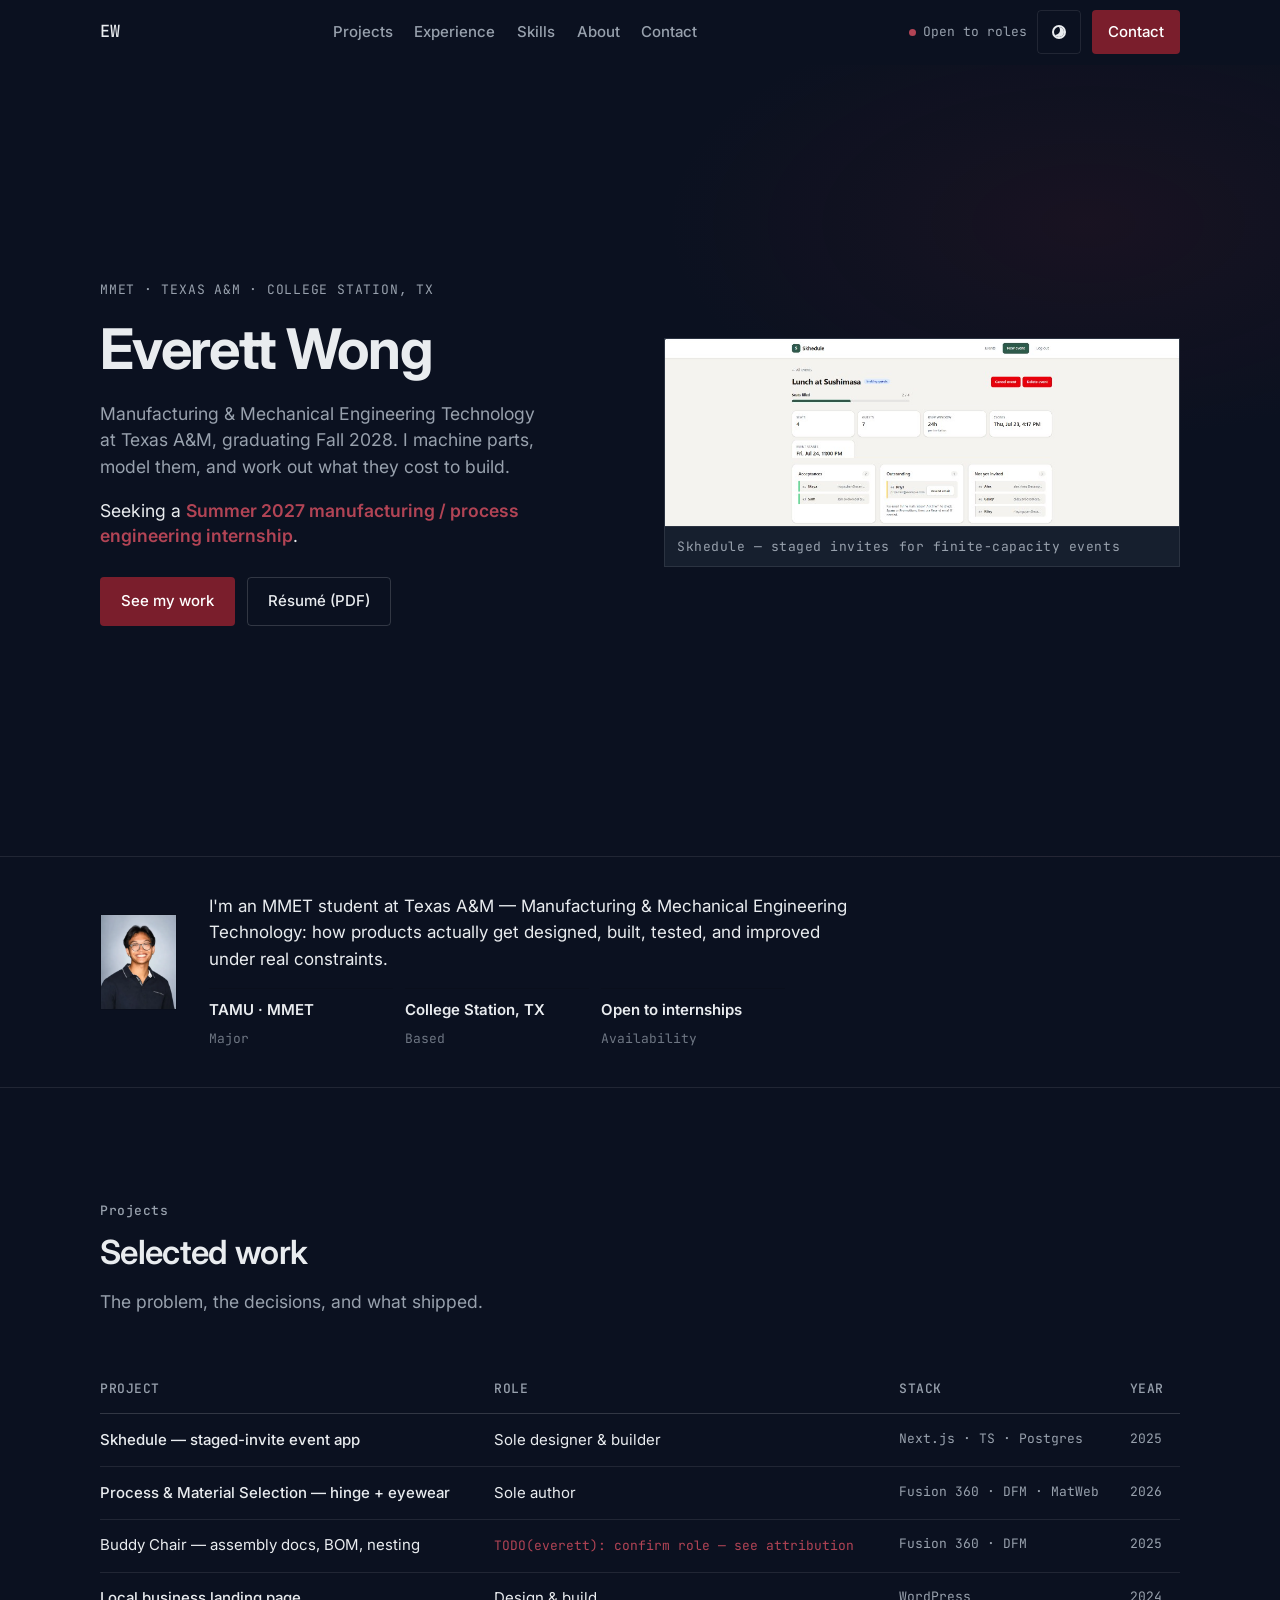
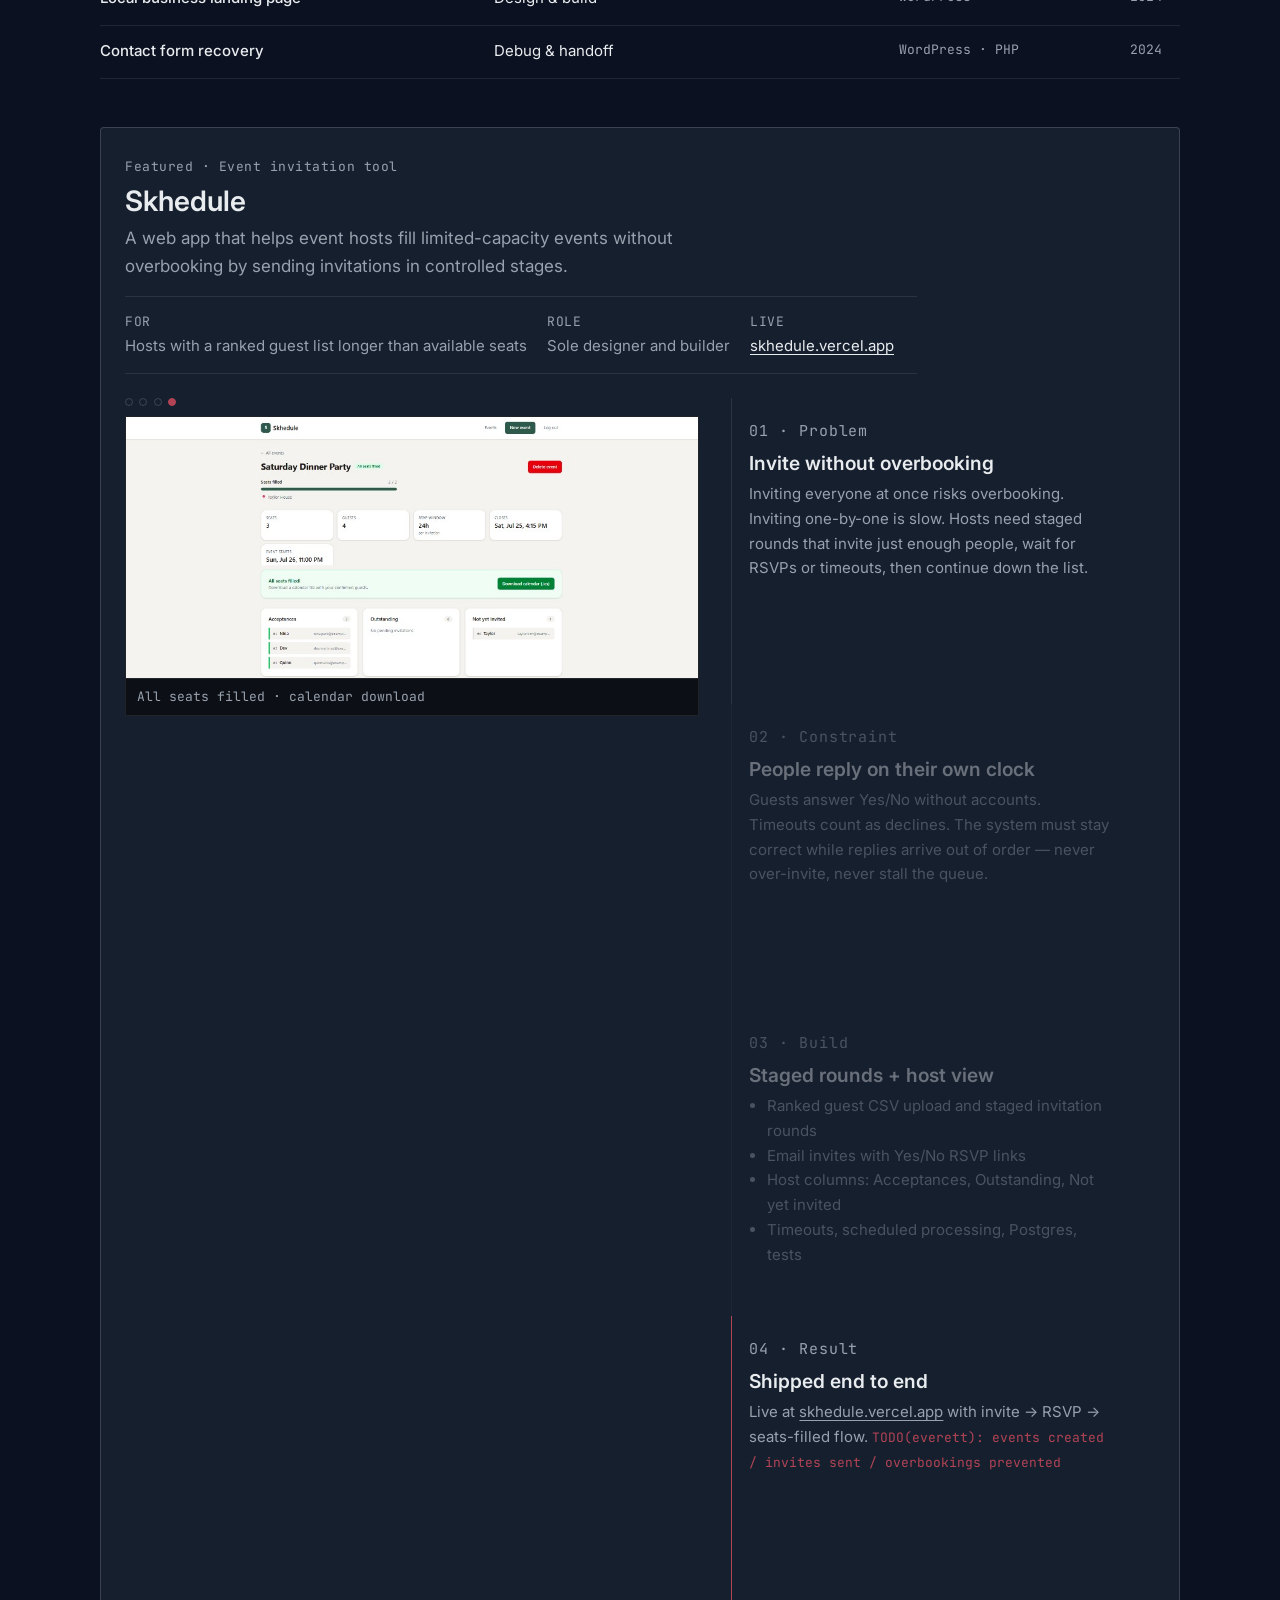
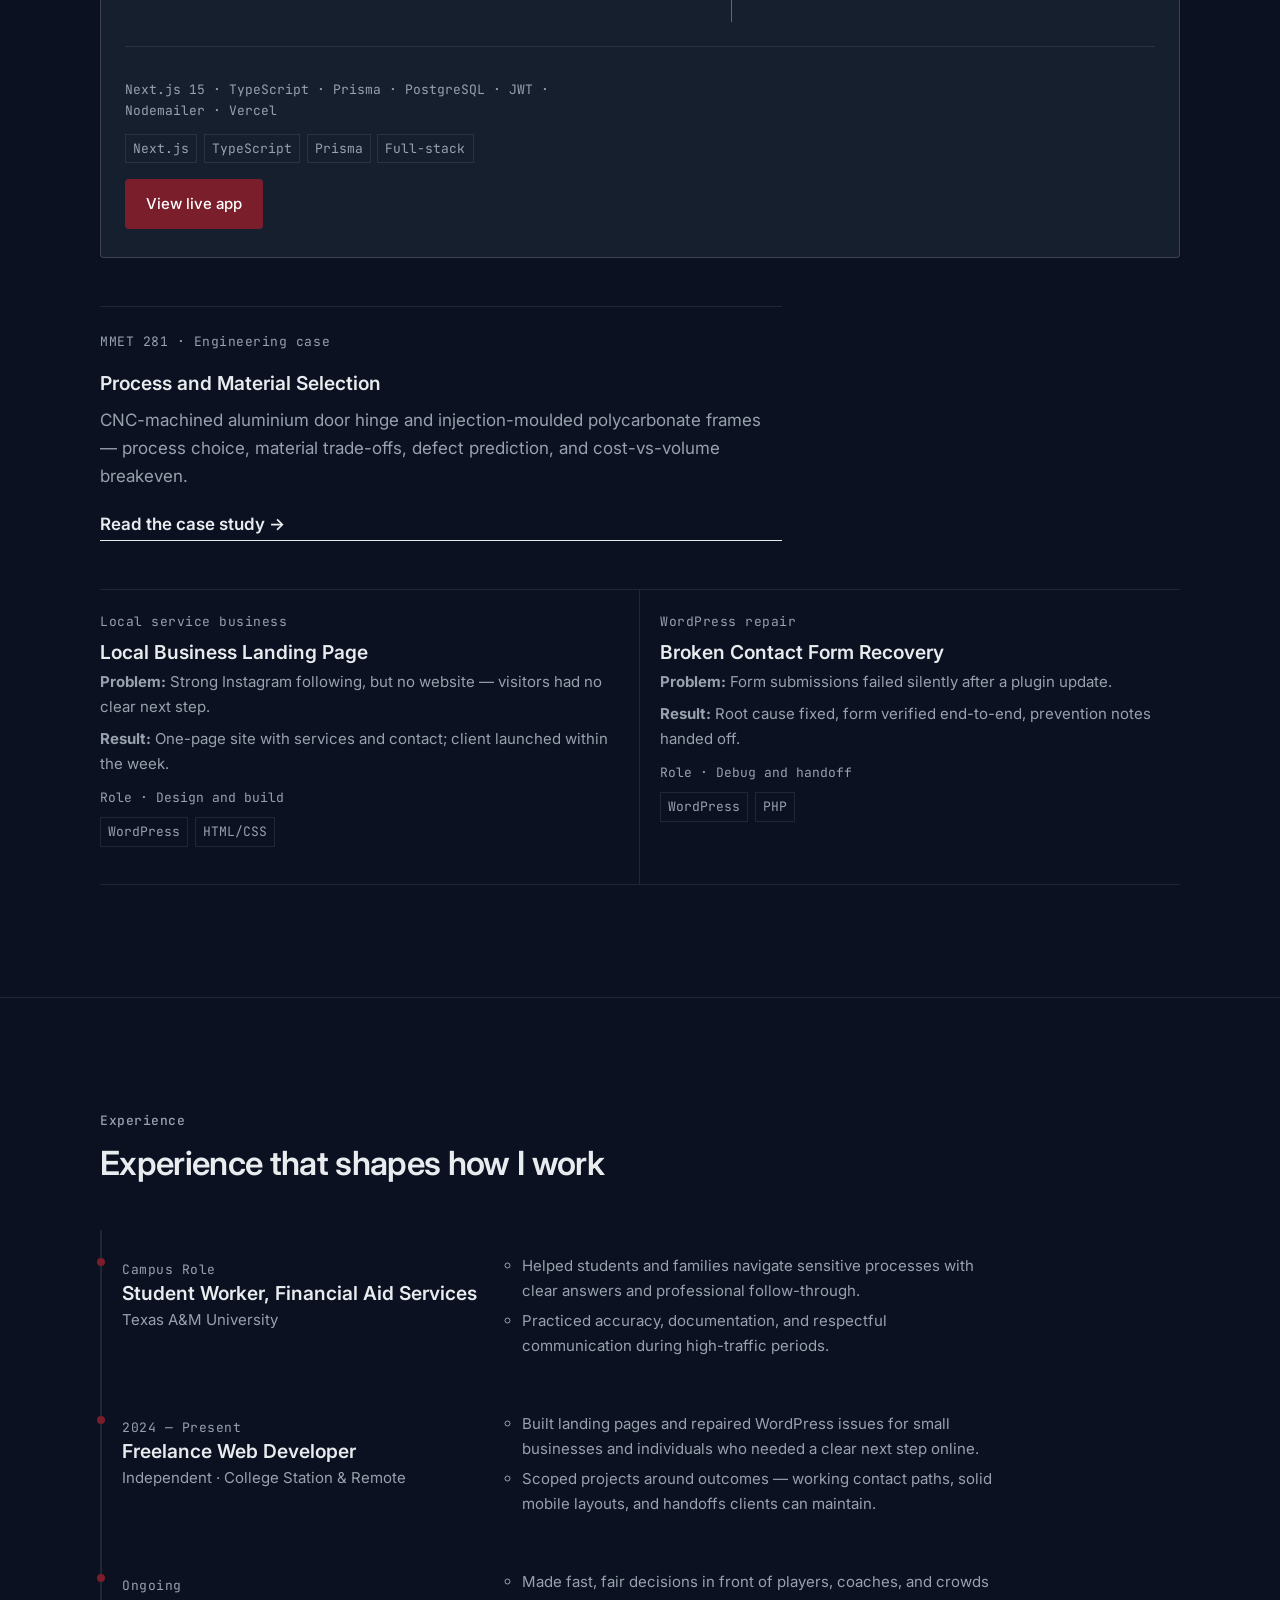
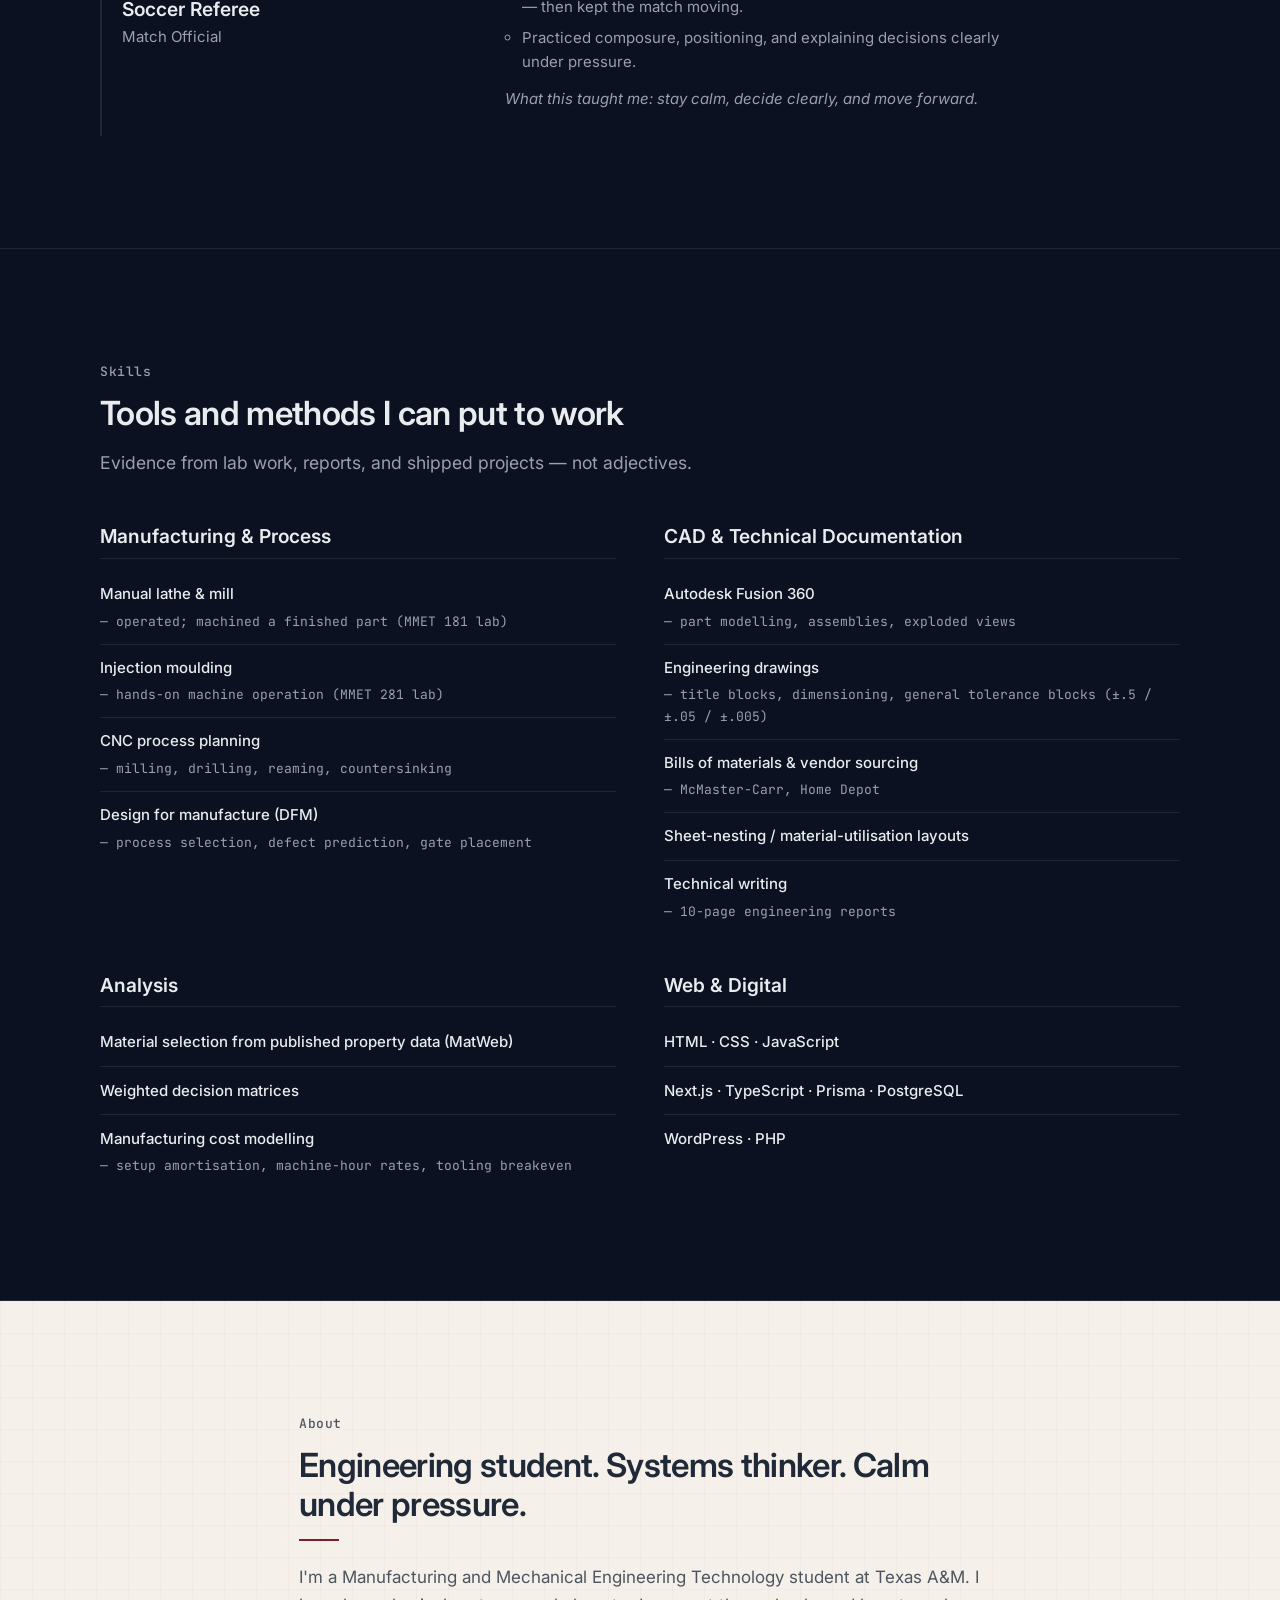
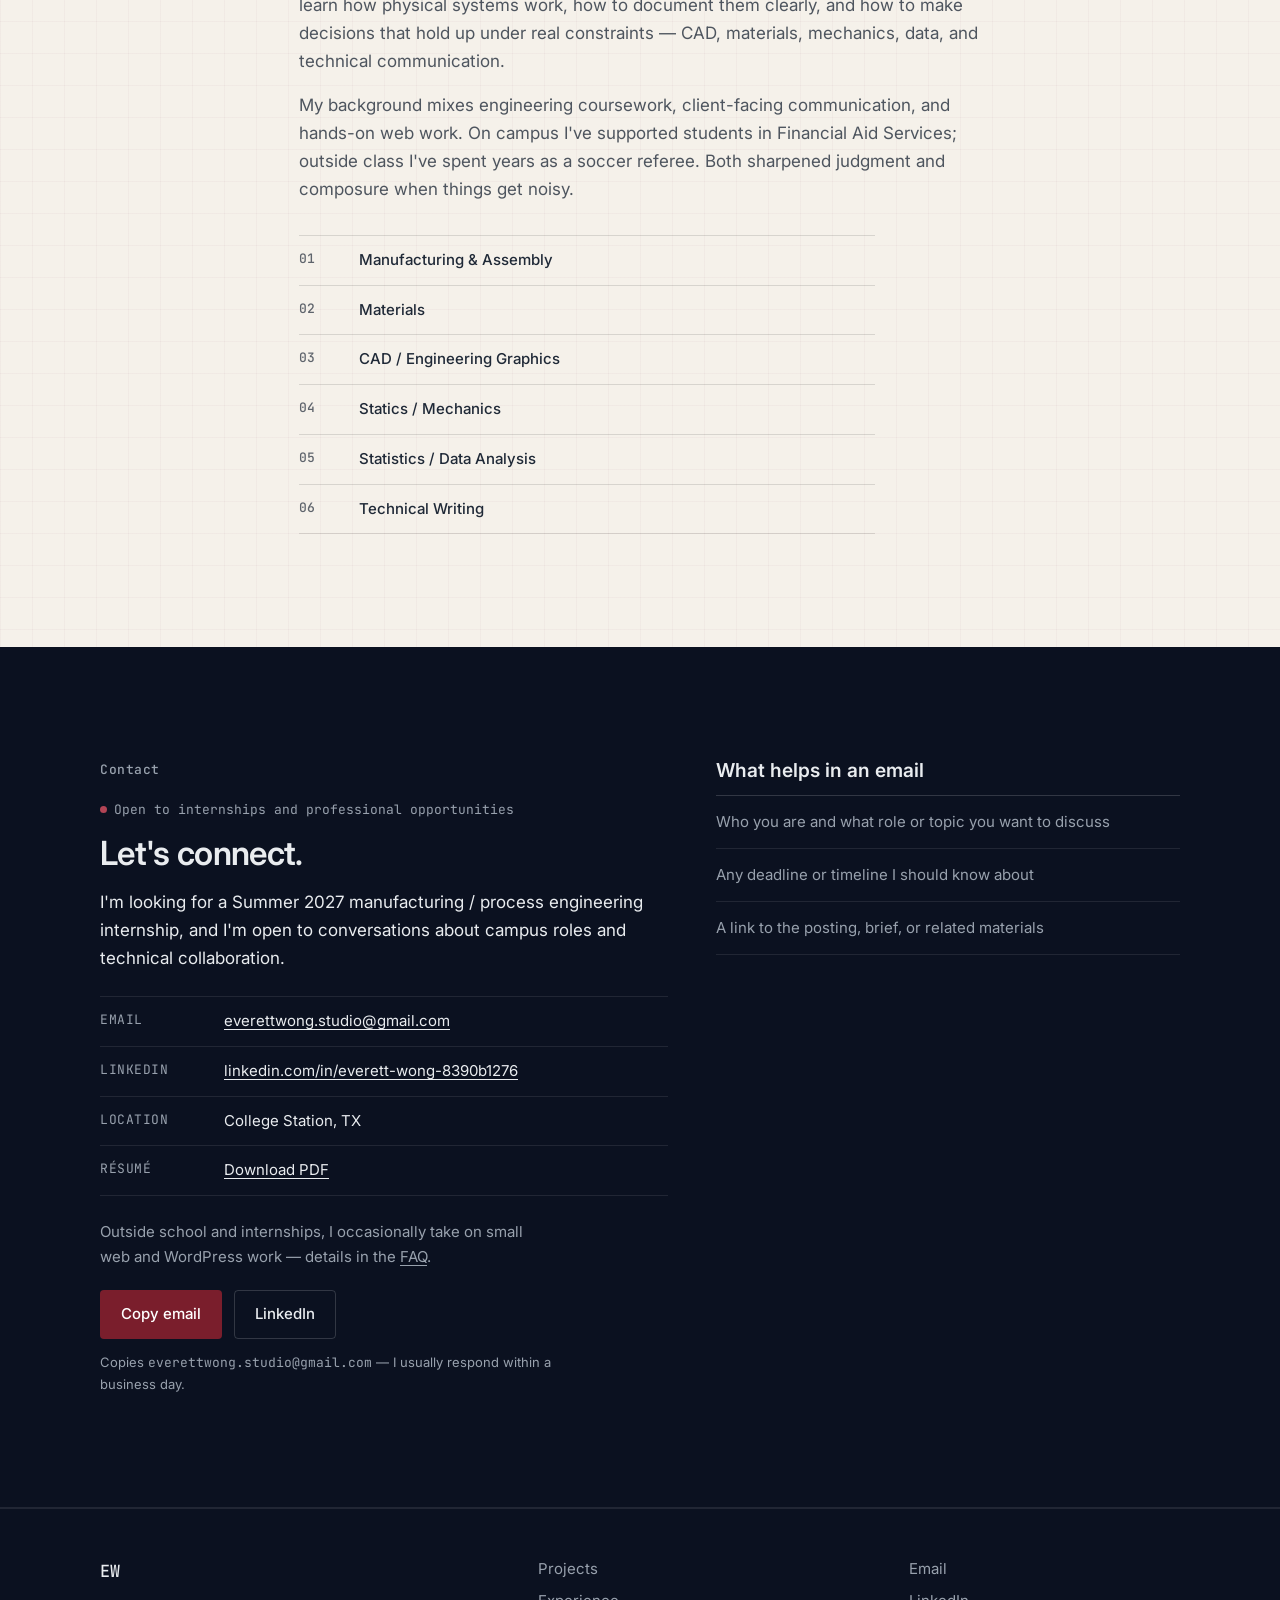
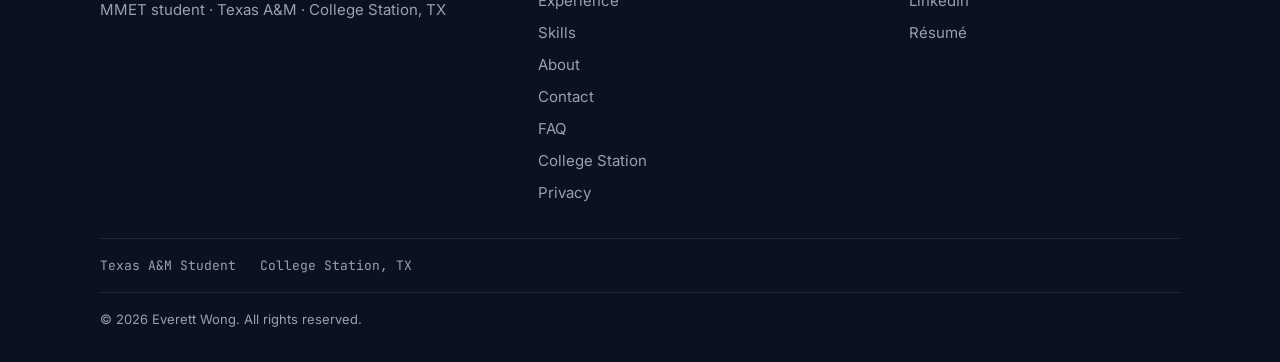
==== commit a19f9646: "Ship navy evidence-first rebuild with light theme kept. Restore a working theme toggle and align the" ====
--- a/index.html
+++ b/index.html
@@ -21,8 +21,8 @@
   <meta name="twitter:description" content="Manufacturing &amp; Mechanical Engineering Technology student at Texas A&amp;M. Projects, coursework, and contact for internships." />
   <meta name="twitter:image" content="https://everettwong618.github.io/assets/img/og-banner.png" />
 
-  <meta name="theme-color" content="#0C1017" />
-  <link rel="icon" href="data:image/svg+xml,%3Csvg xmlns='http://www.w3.org/2000/svg' viewBox='0 0 32 32'%3E%3Crect width='32' height='32' rx='6' fill='%230C1017'/%3E%3Ctext x='4' y='22' font-family='monospace' font-size='14' fill='%23E9ECEF'%3EEW%3C/text%3E%3C/svg%3E" />
+  <meta name="theme-color" content="#0B1120" />
+  <link rel="icon" href="data:image/svg+xml,%3Csvg xmlns='http://www.w3.org/2000/svg' viewBox='0 0 32 32'%3E%3Crect width='32' height='32' rx='6' fill='%230B1120'/%3E%3Ctext x='4' y='22' font-family='monospace' font-size='14' fill='%23E9ECEF'%3EEW%3C/text%3E%3C/svg%3E" />
 
   <link rel="preconnect" href="https://fonts.googleapis.com" />
   <link rel="preconnect" href="https://fonts.gstatic.com" crossorigin />
@@ -77,7 +77,6 @@
         <a href="#projects">Projects</a>
         <a href="#experience">Experience</a>
         <a href="#skills">Skills</a>
-        <a href="#mmet">MMET</a>
         <a href="#about">About</a>
         <a href="#contact">Contact</a>
       </nav>
@@ -87,6 +86,9 @@
           <span class="availability-dot" aria-hidden="true"></span>
           <span class="availability-text">Open to roles</span>
         </span>
+        <button class="theme-toggle" type="button" aria-label="Toggle light and dark theme" title="Toggle theme">
+          <span class="theme-icon" aria-hidden="true"></span>
+        </button>
         <a class="btn btn-sm btn-primary header-cta" href="#contact">Contact</a>
         <button class="nav-toggle" type="button" aria-expanded="false" aria-controls="primary-nav" aria-label="Open menu">
           <span></span><span></span><span></span>
@@ -103,7 +105,7 @@
           <p class="eyebrow">MMET · Texas A&amp;M · College Station, TX</p>
           <h1>Everett Wong</h1>
           <p class="hero-sub">
-            Manufacturing &amp; Mechanical Engineering Technology, Texas A&amp;M — graduating Fall 2028.
+            Manufacturing &amp; Mechanical Engineering Technology at Texas A&amp;M, graduating Fall 2028.
             I machine parts, model them, and work out what they cost to build.
           </p>
           <p class="hero-ask">
@@ -132,11 +134,41 @@
       </div>
     </section>
 
+    <!-- IDENTITY STRIP -->
+    <aside class="identity-strip" aria-label="Who I am">
+      <div class="container identity-strip-inner">
+        <div class="photo-frame identity-photo">
+          <picture>
+            <source srcset="assets/img/everett-wong-headshot.webp" type="image/webp" />
+            <img
+              src="assets/img/everett-wong-headshot.jpg"
+              alt="Everett Wong, MMET student at Texas A&amp;M"
+              width="96"
+              height="96"
+              loading="eager"
+              decoding="async"
+            />
+          </picture>
+        </div>
+        <div class="identity-copy">
+          <p>
+            I'm an MMET student at Texas A&amp;M — Manufacturing &amp; Mechanical Engineering Technology:
+            how products actually get designed, built, tested, and improved under real constraints.
+          </p>
+          <ul class="stat-row identity-stats">
+            <li><strong>TAMU · MMET</strong><span>Major</span></li>
+            <li><strong>College Station, TX</strong><span>Based</span></li>
+            <li><strong>Open to internships</strong><span>Availability</span></li>
+          </ul>
+        </div>
+      </div>
+    </aside>
+
     <!-- PROJECTS -->
     <section class="section" id="projects">
       <div class="container">
         <header class="section-header reveal">
-          <p class="section-label">// projects</p>
+          <p class="section-label">Projects</p>
           <h2>Selected work</h2>
           <p class="section-lead">The problem, the decisions, and what shipped.</p>
         </header>
@@ -165,8 +197,8 @@
                 <td>2026</td>
               </tr>
               <tr>
-                <td>Buddy Chair — design → drawings → BOM</td>
-                <td><span class="todo">TODO(everett): confirm role</span></td>
+                <td>Buddy Chair — assembly docs, BOM, nesting</td>
+                <td><span class="todo">TODO(everett): confirm role — see attribution</span></td>
                 <td class="col-hide-sm">Fusion 360 · DFM</td>
                 <td>2025</td>
               </tr>
@@ -315,7 +347,7 @@
     <section class="section" id="experience">
       <div class="container">
         <header class="section-header reveal">
-          <p class="section-label">// experience</p>
+          <p class="section-label">Experience</p>
           <h2>Experience that shapes how I work</h2>
         </header>
         <ol class="timeline reveal">
@@ -367,7 +399,7 @@
     <section class="section" id="skills">
       <div class="container">
         <header class="section-header reveal">
-          <p class="section-label">// skills</p>
+          <p class="section-label">Skills</p>
           <h2>Tools and methods I can put to work</h2>
           <p class="section-lead">Evidence from lab work, reports, and shipped projects — not adjectives.</p>
         </header>
@@ -375,105 +407,67 @@
           <div class="skill-group">
             <h3>Manufacturing &amp; Process</h3>
             <ul class="skill-list">
-              <li>Manual lathe &amp; mill<span class="skill-desc">Operated; machined a finished part (MMET 181 lab)</span></li>
-              <li>Injection moulding<span class="skill-desc">Hands-on machine operation (MMET 281 lab)</span></li>
-              <li>CNC process planning<span class="skill-desc">Milling, drilling, reaming, countersinking</span></li>
-              <li>Design for manufacture (DFM)<span class="skill-desc">Process selection, defect prediction, gate placement</span></li>
+              <li>Manual lathe &amp; mill<span class="skill-desc">operated; machined a finished part (MMET 181 lab)</span></li>
+              <li>Injection moulding<span class="skill-desc">hands-on machine operation (MMET 281 lab)</span></li>
+              <li>CNC process planning<span class="skill-desc">milling, drilling, reaming, countersinking</span></li>
+              <li>Design for manufacture (DFM)<span class="skill-desc">process selection, defect prediction, gate placement</span></li>
             </ul>
           </div>
           <div class="skill-group">
             <h3>CAD &amp; Technical Documentation</h3>
             <ul class="skill-list">
-              <li>Autodesk Fusion 360<span class="skill-desc">Part modelling, assemblies, exploded views</span></li>
-              <li>Engineering drawings<span class="skill-desc">Title blocks, dimensioning, general tolerance blocks (±.5 / ±.05 / ±.005)</span></li>
+              <li>Autodesk Fusion 360<span class="skill-desc">part modelling, assemblies, exploded views</span></li>
+              <li>Engineering drawings<span class="skill-desc">title blocks, dimensioning, general tolerance blocks (±.5 / ±.05 / ±.005)</span></li>
               <li>Bills of materials &amp; vendor sourcing<span class="skill-desc">McMaster-Carr, Home Depot</span></li>
-              <li>Sheet-nesting / material-utilisation layouts<span class="skill-desc">Layout planning for cut yield</span></li>
+              <li>Sheet-nesting / material-utilisation layouts</li>
               <li>Technical writing<span class="skill-desc">10-page engineering reports</span></li>
             </ul>
           </div>
           <div class="skill-group">
             <h3>Analysis</h3>
             <ul class="skill-list">
-              <li>Material selection<span class="skill-desc">From published property data (MatWeb)</span></li>
-              <li>Weighted decision matrices<span class="skill-desc">Multi-criteria concept scoring</span></li>
-              <li>Manufacturing cost modelling<span class="skill-desc">Setup amortisation, machine-hour rates, tooling breakeven</span></li>
+              <li>Material selection from published property data (MatWeb)</li>
+              <li>Weighted decision matrices</li>
+              <li>Manufacturing cost modelling<span class="skill-desc">setup amortisation, machine-hour rates, tooling breakeven</span></li>
             </ul>
           </div>
           <div class="skill-group">
             <h3>Web &amp; Digital</h3>
             <ul class="skill-list">
-              <li>HTML · CSS · JavaScript<span class="skill-desc">Hand-built pages</span></li>
-              <li>Next.js · TypeScript · Prisma · PostgreSQL<span class="skill-desc">Full-stack app work (Skhedule)</span></li>
-              <li>WordPress · PHP<span class="skill-desc">Builds, repairs, handoffs</span></li>
+              <li>HTML · CSS · JavaScript</li>
+              <li>Next.js · TypeScript · Prisma · PostgreSQL</li>
+              <li>WordPress · PHP</li>
             </ul>
           </div>
         </div>
-      </div>
-    </section>
-
-    <!-- MMET -->
-    <section class="section" id="mmet">
-      <div class="container mmet-layout">
-        <div class="mmet-copy reveal">
-          <p class="section-label">// what_i_study</p>
-          <h2>What is MMET?</h2>
-          <p>
-            Manufacturing and Mechanical Engineering Technology is about how products and physical systems get
-            designed, built, tested, documented, and improved in real environments. It combines CAD, materials,
-            mechanics, data, and clear technical communication.
-          </p>
-          <p>
-            In plain English: I learn how physical systems work, how to document them clearly, and how to make
-            decisions that hold up under real constraints.
-          </p>
-        </div>
-        <ol class="mmet-list reveal">
-          <li><span class="num">01</span><span>Manufacturing &amp; Assembly</span></li>
-          <li><span class="num">02</span><span>Materials</span></li>
-          <li><span class="num">03</span><span>CAD / Engineering Graphics</span></li>
-          <li><span class="num">04</span><span>Statics / Mechanics</span></li>
-          <li><span class="num">05</span><span>Statistics / Data Analysis</span></li>
-          <li><span class="num">06</span><span>Technical Writing</span></li>
-        </ol>
       </div>
     </section>
 
     <!-- ABOUT -->
     <section class="section section-light" id="about">
       <div class="container about-layout">
-        <aside class="about-aside reveal">
-          <div class="photo-frame">
-            <picture>
-              <source srcset="assets/img/everett-wong-headshot.webp" type="image/webp" />
-              <img
-                src="assets/img/everett-wong-headshot.jpg"
-                alt="Everett Wong, MMET student at Texas A&amp;M"
-                width="480"
-                height="600"
-                loading="lazy"
-                decoding="async"
-              />
-            </picture>
-          </div>
-          <ul class="stat-row">
-            <li><strong>TAMU</strong><span>MMET</span></li>
-            <li><strong>CS, TX</strong><span>Based</span></li>
-            <li><strong>Open</strong><span>to roles</span></li>
-          </ul>
-        </aside>
         <div class="about-copy reveal">
-          <p class="section-label">// about</p>
+          <p class="section-label">About</p>
           <h2>Engineering student. Systems thinker. Calm under pressure.</h2>
           <div class="divider"></div>
           <p>
-            I'm a Manufacturing and Mechanical Engineering Technology student at Texas A&amp;M. I like systems that
-            are clear, useful, and reliable — products designed, built, tested, and documented under real constraints.
+            I'm a Manufacturing and Mechanical Engineering Technology student at Texas A&amp;M. I learn how physical
+            systems work, how to document them clearly, and how to make decisions that hold up under real constraints —
+            CAD, materials, mechanics, data, and technical communication.
           </p>
           <p>
             My background mixes engineering coursework, client-facing communication, and hands-on web work. On campus
             I've supported students in Financial Aid Services; outside class I've spent years as a soccer referee.
             Both sharpened judgment and composure when things get noisy.
           </p>
+          <ol class="study-areas" aria-label="MMET study areas">
+            <li><span class="num">01</span><span>Manufacturing &amp; Assembly</span></li>
+            <li><span class="num">02</span><span>Materials</span></li>
+            <li><span class="num">03</span><span>CAD / Engineering Graphics</span></li>
+            <li><span class="num">04</span><span>Statics / Mechanics</span></li>
+            <li><span class="num">05</span><span>Statistics / Data Analysis</span></li>
+            <li><span class="num">06</span><span>Technical Writing</span></li>
+          </ol>
         </div>
       </div>
     </section>
@@ -482,7 +476,7 @@
     <section class="section" id="contact">
       <div class="container contact-layout">
         <div class="contact-copy reveal">
-          <p class="section-label">// contact</p>
+          <p class="section-label">Contact</p>
           <p class="availability-inline" data-availability="open">
             <span class="availability-dot" aria-hidden="true"></span>
             <span class="availability-label">Open to internships and professional opportunities</span>
@@ -524,7 +518,7 @@
         </div>
         <aside class="contact-tips reveal">
           <h3>What helps in an email</h3>
-          <ul>
+          <ul class="tips-list">
             <li>Who you are and what role or topic you want to discuss</li>
             <li>Any deadline or timeline I should know about</li>
             <li>A link to the posting, brief, or related materials</li>
--- a/styles.css
+++ b/styles.css
@@ -1,7 +1,7 @@
 /* ==========================================================================
    Everett Wong — Personal Site
-   Design: engineering documentation, not engineering cosplay.
-   Tokens aligned with case-mmet281.html / REDESIGN-PLAN.md
+   Design: density from evidence, not from effects.
+   Tokens: case-mmet281.html / REDESIGN-PLAN.md §4
    ========================================================================== */
 
 *, *::before, *::after { box-sizing: border-box; }
@@ -20,17 +20,22 @@
 }
 
 :root {
-  --bg:              #0C1017;
-  --bg-raised:       #141922;
+  /* Surfaces — the navy brand, retained */
+  --bg:              #0B1120;
+  --bg-raised:       #161F2E;
   --text:            #E9ECEF;
   --text-mute:       #98A1AD;
   --hairline:        rgba(255,255,255,0.09);
   --hairline-strong: rgba(255,255,255,0.16);
 
-  --accent:      #7A1E2C;
-  --accent-lift: #B24455;
-
-  --fs-display: clamp(2.75rem, 5.5vw, 4.25rem);
+  /* ONE accent: maroon.
+     --accent measures 1.84:1 on --bg. It FAILS as text. Fills only.
+     --accent-lift is validated PASS on --bg. Anything that must be READ uses this. */
+  --accent:      #7A1E2C;   /* fills only: buttons, 2px rules, bars */
+  --accent-lift: #B24455;   /* text, links, marks, active states, chart marks */
+
+  /* Type scale — 1.25 ratio. Replaces ~20 ad-hoc sizes and 9 clamp ramps. */
+  --fs-display: clamp(2.5rem, 4.5vw, 3.5rem);   /* HERO NAME ONLY */
   --fs-h2:      clamp(1.75rem, 2.6vw, 2.25rem);
   --fs-h3:      clamp(1.15rem, 1.5vw, 1.35rem);
   --fs-lead:    clamp(1.1rem, 1.3vw, 1.25rem);
@@ -38,8 +43,9 @@
   --fs-small:   0.9375rem;
   --fs-micro:   0.8125rem;
 
-  --space-section:    120px;
-  --space-section-sm: 80px;
+  /* Spacing rhythm — Projects gets the most air. */
+  --space-section:    112px;
+  --space-section-sm: 72px;
   --space-block:      48px;
 
   --font-sans: "Inter", system-ui, -apple-system, "Segoe UI", sans-serif;
@@ -47,6 +53,9 @@
 
   --measure: 62ch;
   --max: 1080px;
+
+  /* Retired: --teal, --amber, --cream, --font-display.
+     Labels/marks/borders → --text-mute; links/active/focus → --accent-lift. */
 
   /* Satellite pages (faq/blog) still reference these */
   --price: var(--text);
@@ -106,6 +115,7 @@
 }
 .btn:focus-visible,
 .nav-toggle:focus-visible,
+.theme-toggle:focus-visible,
 .nav a:focus-visible,
 .logo:focus-visible,
 .cmd-item:focus-visible,
@@ -124,7 +134,12 @@
   margin: 0 0 1rem;
   text-transform: uppercase;
 }
-.section-label { margin-bottom: 0.75rem; text-transform: none; letter-spacing: 0.04em; }
+.section-label {
+  margin-bottom: 0.75rem;
+  text-transform: none;
+  letter-spacing: 0.04em;
+  font-weight: 500;
+}
 
 h1 {
   font-size: var(--fs-display);
@@ -171,7 +186,6 @@
 .section-light h2,
 .section-light h3 { color: #1F2937; }
 .section-light a:hover { color: var(--accent); }
-.section-cta { margin-top: 2rem; }
 .text-link {
   font-weight: 600;
   text-decoration: none;
@@ -227,7 +241,7 @@
   transition: background var(--fast) var(--ease), border-color var(--fast) var(--ease);
 }
 .site-header.is-scrolled {
-  background: rgba(12, 16, 23, 0.88);
+  background: rgba(11, 17, 32, 0.88);
   backdrop-filter: blur(12px);
   border-bottom-color: var(--hairline);
 }
@@ -278,6 +292,28 @@
   display: flex;
   align-items: center;
   gap: 0.65rem;
+}
+.theme-toggle {
+  width: 44px;
+  height: 44px;
+  border-radius: 4px;
+  border: 1px solid var(--hairline);
+  background: transparent;
+  cursor: pointer;
+  display: grid;
+  place-items: center;
+  color: var(--text);
+}
+.theme-icon {
+  width: 14px;
+  height: 14px;
+  border-radius: 50%;
+  border: 2px solid currentColor;
+  box-shadow: inset -4px -2px 0 0 currentColor;
+}
+[data-theme="light"] .theme-icon {
+  box-shadow: none;
+  background: currentColor;
 }
 .availability-pill {
   display: inline-flex;
@@ -378,6 +414,52 @@
   border-top: 1px solid var(--hairline);
 }
 
+/* Identity strip — band under hero, not a section */
+.identity-strip {
+  border-bottom: 1px solid var(--hairline);
+  padding: 2.25rem 0;
+  background: var(--bg);
+}
+.identity-strip-inner {
+  display: grid;
+  grid-template-columns: auto 1fr;
+  gap: 1.5rem 2rem;
+  align-items: center;
+}
+.identity-photo {
+  max-width: 96px;
+  margin: 0;
+}
+.identity-photo img {
+  width: 96px;
+  height: 96px;
+  aspect-ratio: 1;
+  object-fit: cover;
+  object-position: center 18%;
+  border: 1px solid var(--hairline);
+}
+.identity-copy p {
+  margin: 0 0 1rem;
+  max-width: 58ch;
+  font-size: var(--fs-body);
+  line-height: 1.55;
+  color: var(--text);
+}
+.identity-stats {
+  max-width: 36rem;
+}
+.identity-stats li {
+  border-top-color: var(--hairline);
+}
+.identity-stats strong {
+  font-size: var(--fs-small);
+  font-weight: 600;
+}
+.identity-stats span {
+  color: var(--text-mute);
+  opacity: 1;
+}
+
 /* Work index table */
 .work-index {
   width: 100%;
@@ -710,39 +792,13 @@
   color: var(--text-mute);
   margin-top: 0.25rem;
 }
-
-/* MMET */
-.mmet-layout {
-  display: grid;
-  grid-template-columns: 1fr 1fr;
-  gap: 3rem;
-  align-items: start;
-}
-.mmet-list {
-  list-style: none;
-}
-.mmet-list li {
-  display: grid;
-  grid-template-columns: 3rem 1fr;
-  gap: 0.75rem;
-  padding: 0.85rem 0;
-  border-top: 1px solid var(--hairline);
-  font-size: var(--fs-small);
-  font-weight: 500;
-}
-.mmet-list li:last-child { border-bottom: 1px solid var(--hairline); }
-.mmet-list .num {
-  font-family: var(--font-mono);
-  font-size: var(--fs-micro);
-  color: var(--text-mute);
-}
+.skill-desc::before { content: "— "; }
 
 /* About */
 .about-layout {
   display: grid;
-  grid-template-columns: 0.38fr 0.62fr;
-  gap: 3rem;
-  align-items: start;
+  grid-template-columns: 1fr;
+  max-width: 62ch;
 }
 .photo-frame {
   position: relative;
@@ -781,6 +837,27 @@
   background: var(--accent);
   margin: 0 0 1.35rem;
 }
+.study-areas {
+  list-style: none;
+  margin: 2rem 0 0;
+  padding: 0;
+  max-width: 36rem;
+}
+.study-areas li {
+  display: grid;
+  grid-template-columns: 3rem 1fr;
+  gap: 0.75rem;
+  padding: 0.75rem 0;
+  border-top: 1px solid rgba(0, 0, 0, 0.12);
+  font-size: var(--fs-small);
+  font-weight: 500;
+}
+.study-areas li:last-child { border-bottom: 1px solid rgba(0, 0, 0, 0.12); }
+.study-areas .num {
+  font-family: var(--font-mono);
+  font-size: var(--fs-micro);
+  opacity: 0.7;
+}
 
 /* Contact */
 .contact-layout {
@@ -829,20 +906,25 @@
   margin-top: 0.85rem;
 }
 .contact-tips {
-  border: 1px solid var(--hairline);
-  padding: 1.25rem;
+  padding: 0;
 }
 .contact-tips h3 {
-  margin-bottom: 0.85rem;
-  padding-bottom: 0.65rem;
+  margin-bottom: 0;
+  padding-bottom: 0.85rem;
+  border-bottom: 1px solid var(--hairline-strong);
+}
+.contact-tips .tips-list {
+  list-style: none;
+  margin: 0;
+  padding: 0;
+  color: var(--text-mute);
+  font-size: var(--fs-small);
+}
+.contact-tips .tips-list li {
+  margin: 0;
+  padding: 0.85rem 0;
   border-bottom: 1px solid var(--hairline);
 }
-.contact-tips ul {
-  padding-left: 1.1rem;
-  color: var(--text-mute);
-  font-size: var(--fs-small);
-}
-.contact-tips li { margin-bottom: 0.45rem; }
 
 /* Footer */
 .site-footer {
@@ -918,7 +1000,7 @@
 .cmd-backdrop {
   position: absolute;
   inset: 0;
-  background: rgba(12, 16, 23, 0.7);
+  background: rgba(11, 17, 32, 0.7);
 }
 .cmd-panel {
   position: relative;
@@ -1012,7 +1094,7 @@
     top: 64px;
     left: 0;
     right: 0;
-    background: rgba(12, 16, 23, 0.96);
+    background: rgba(11, 17, 32, 0.96);
     border-bottom: 1px solid var(--hairline);
     padding: 1rem 1.25rem 1.25rem;
     gap: 0.35rem;
@@ -1022,8 +1104,8 @@
   .header-cta { display: none; }
   .availability-pill .availability-text { display: none; }
   .hero-layout,
+  .identity-strip-inner,
   .about-layout,
-  .mmet-layout,
   .contact-layout,
   .skills-grid,
   .evidence-chapter,
@@ -1037,6 +1119,16 @@
   }
   .hero-visual { order: 2; }
   .hero-copy { order: 1; }
+  .identity-photo {
+    max-width: 80px;
+  }
+  .identity-photo img {
+    width: 80px;
+    height: 80px;
+  }
+  .identity-stats {
+    grid-template-columns: 1fr;
+  }
   .evidence-sticky-wrap { position: relative; top: auto; }
   .evidence-visuals {
     min-height: 200px;
@@ -1066,3 +1158,72 @@
   .contact-list li { grid-template-columns: 1fr; gap: 0.2rem; }
   .footer-bottom { flex-direction: column; }
 }
+
+/* Light theme — kept as a supported option */
+[data-theme="light"] {
+  --bg: #F5F1EA;
+  --bg-raised: #FFFFFF;
+  --text: #1F2937;
+  --text-mute: rgba(31, 41, 55, 0.68);
+  --hairline: rgba(0, 0, 0, 0.1);
+  --hairline-strong: rgba(0, 0, 0, 0.16);
+  /* Maroon reads fine on cream; lift stays for link emphasis */
+  --accent: #7A1E2C;
+  --accent-lift: #9B2C3D;
+}
+[data-theme="light"] .site-header.is-scrolled {
+  background: rgba(245, 241, 234, 0.92);
+}
+[data-theme="light"] .hero {
+  background:
+    radial-gradient(ellipse 60% 50% at 85% 20%, rgba(122, 30, 44, 0.1), transparent 55%),
+    var(--bg);
+}
+[data-theme="light"] .hero-figure,
+[data-theme="light"] .project.featured,
+[data-theme="light"] .cmd-panel {
+  background: var(--bg-raised);
+}
+[data-theme="light"] .identity-photo img {
+  border-color: var(--hairline);
+}
+[data-theme="light"] .section-light {
+  background:
+    linear-gradient(rgba(122, 30, 44, 0.04) 1px, transparent 1px),
+    linear-gradient(90deg, rgba(122, 30, 44, 0.04) 1px, transparent 1px),
+    #EBE6DC;
+  background-size: 32px 32px, 32px 32px, auto;
+  color: var(--text);
+}
+[data-theme="light"] .section-light .section-label,
+[data-theme="light"] .section-light .section-lead,
+[data-theme="light"] .section-light .eyebrow,
+[data-theme="light"] .section-light p {
+  color: var(--text-mute);
+}
+[data-theme="light"] .section-light h2,
+[data-theme="light"] .section-light h3 {
+  color: var(--text);
+}
+[data-theme="light"] .section-light a:hover {
+  color: var(--accent-lift);
+}
+[data-theme="light"] .study-areas li,
+[data-theme="light"] .study-areas li:last-child,
+[data-theme="light"] .photo-frame img,
+[data-theme="light"] .stat-row li {
+  border-color: var(--hairline);
+}
+[data-theme="light"] .cmd-backdrop {
+  background: rgba(31, 41, 55, 0.35);
+}
+[data-theme="light"] .nav.is-open {
+  background: rgba(245, 241, 234, 0.98);
+}
+[data-theme="light"] .btn-ghost {
+  border-color: var(--hairline-strong);
+}
+[data-theme="light"] .btn-ghost:hover {
+  border-color: var(--accent);
+  color: var(--accent);
+}
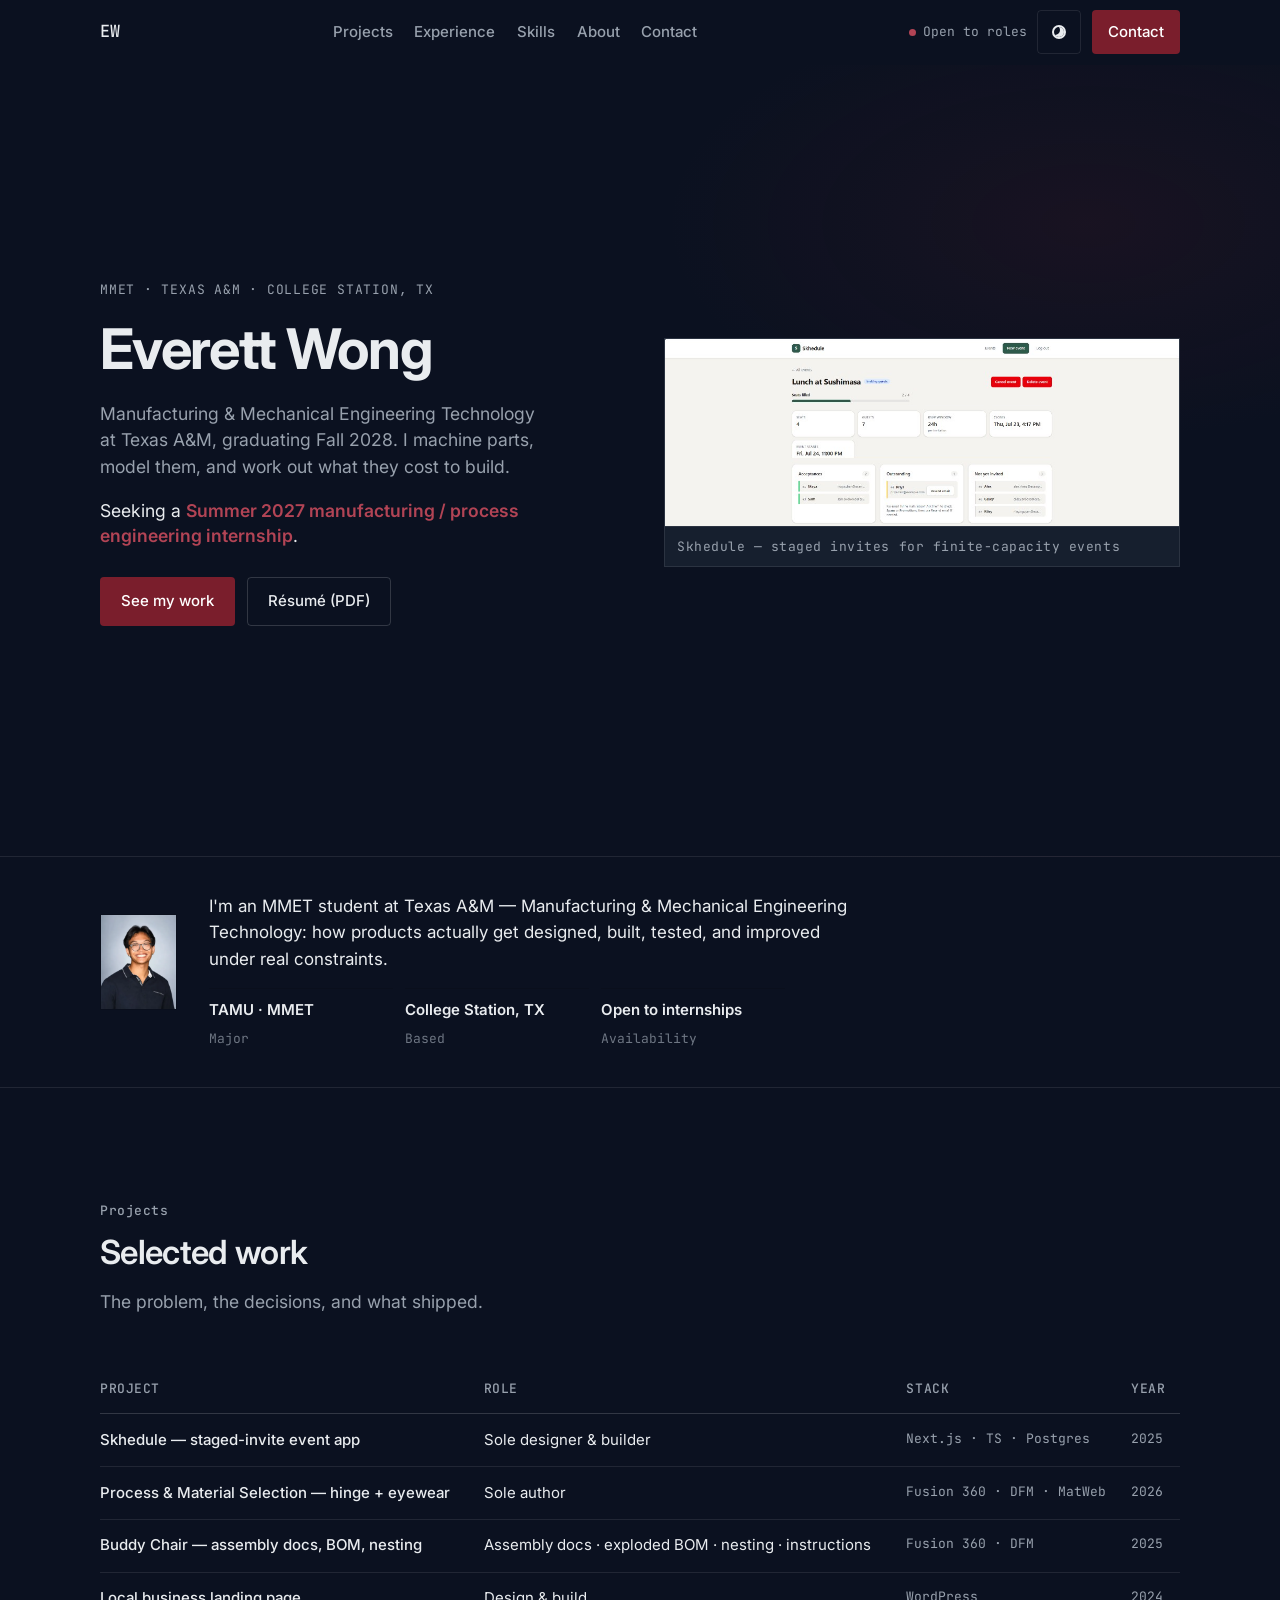
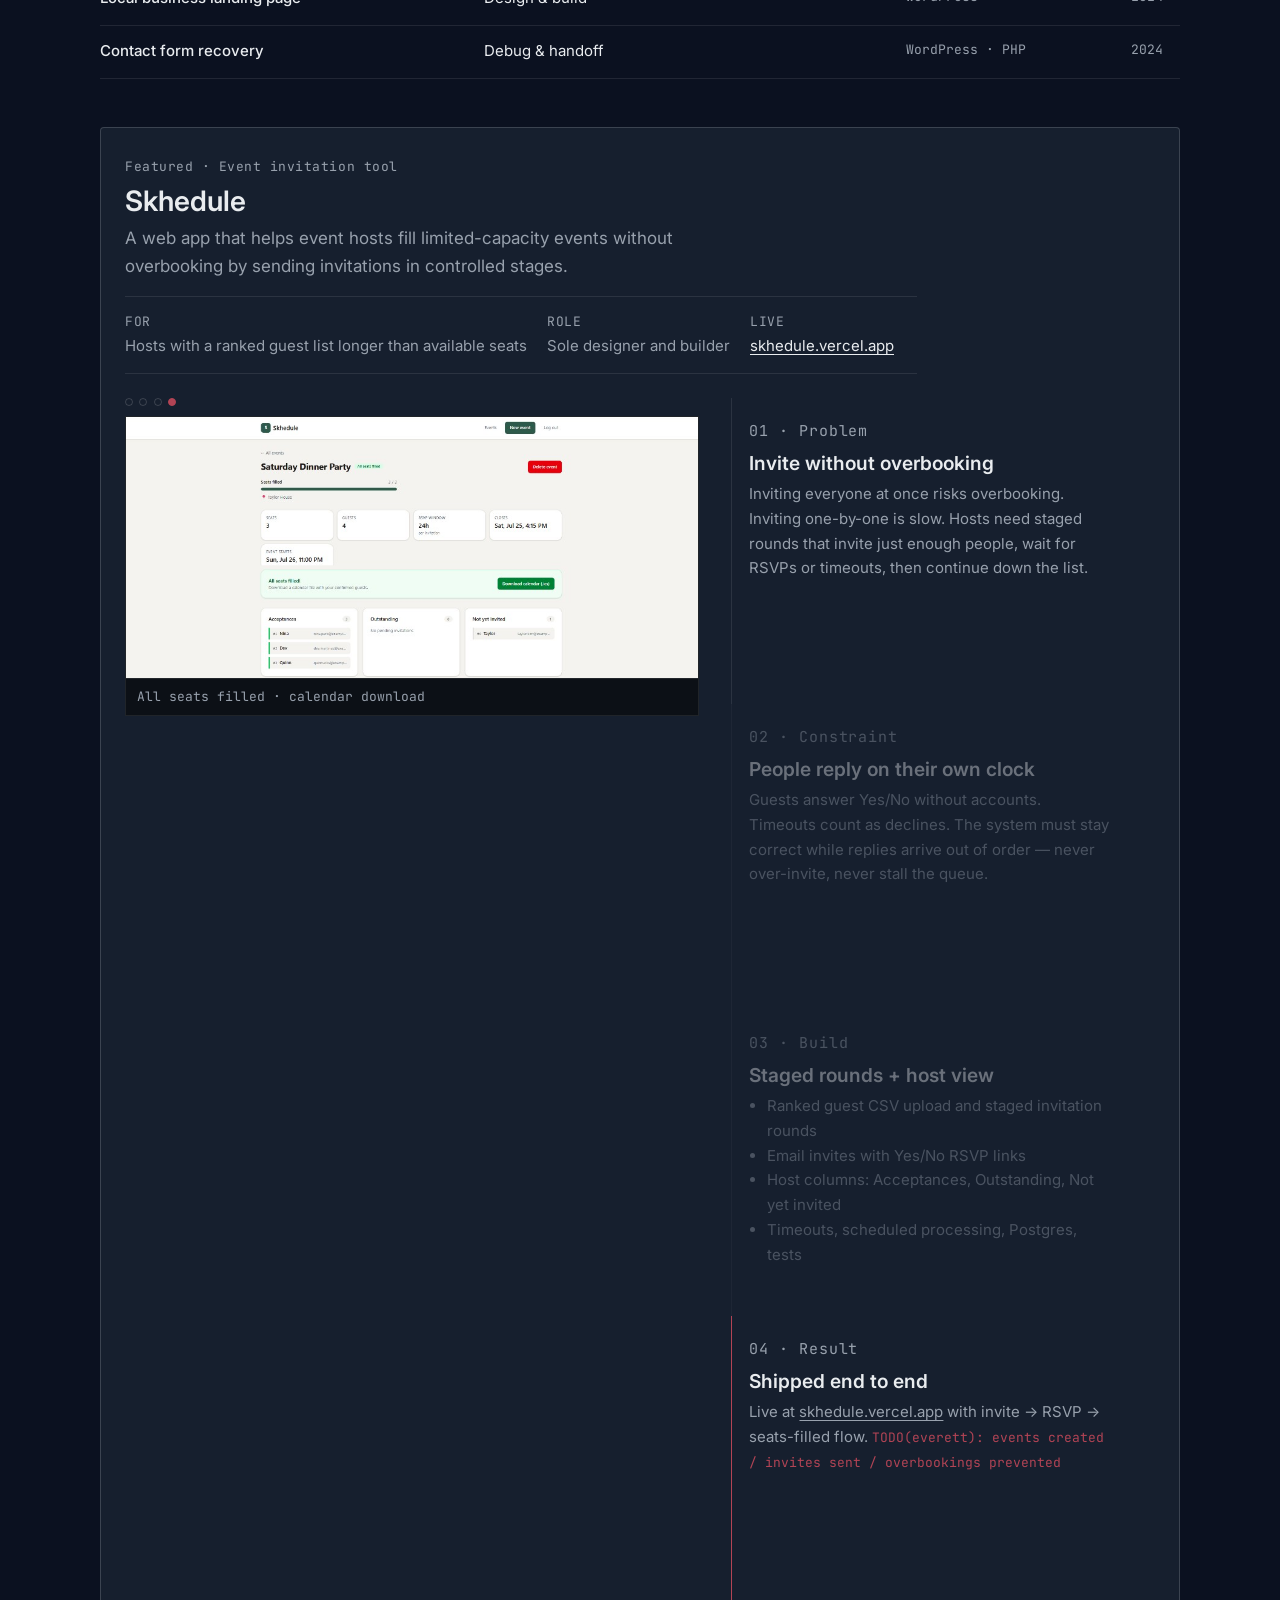
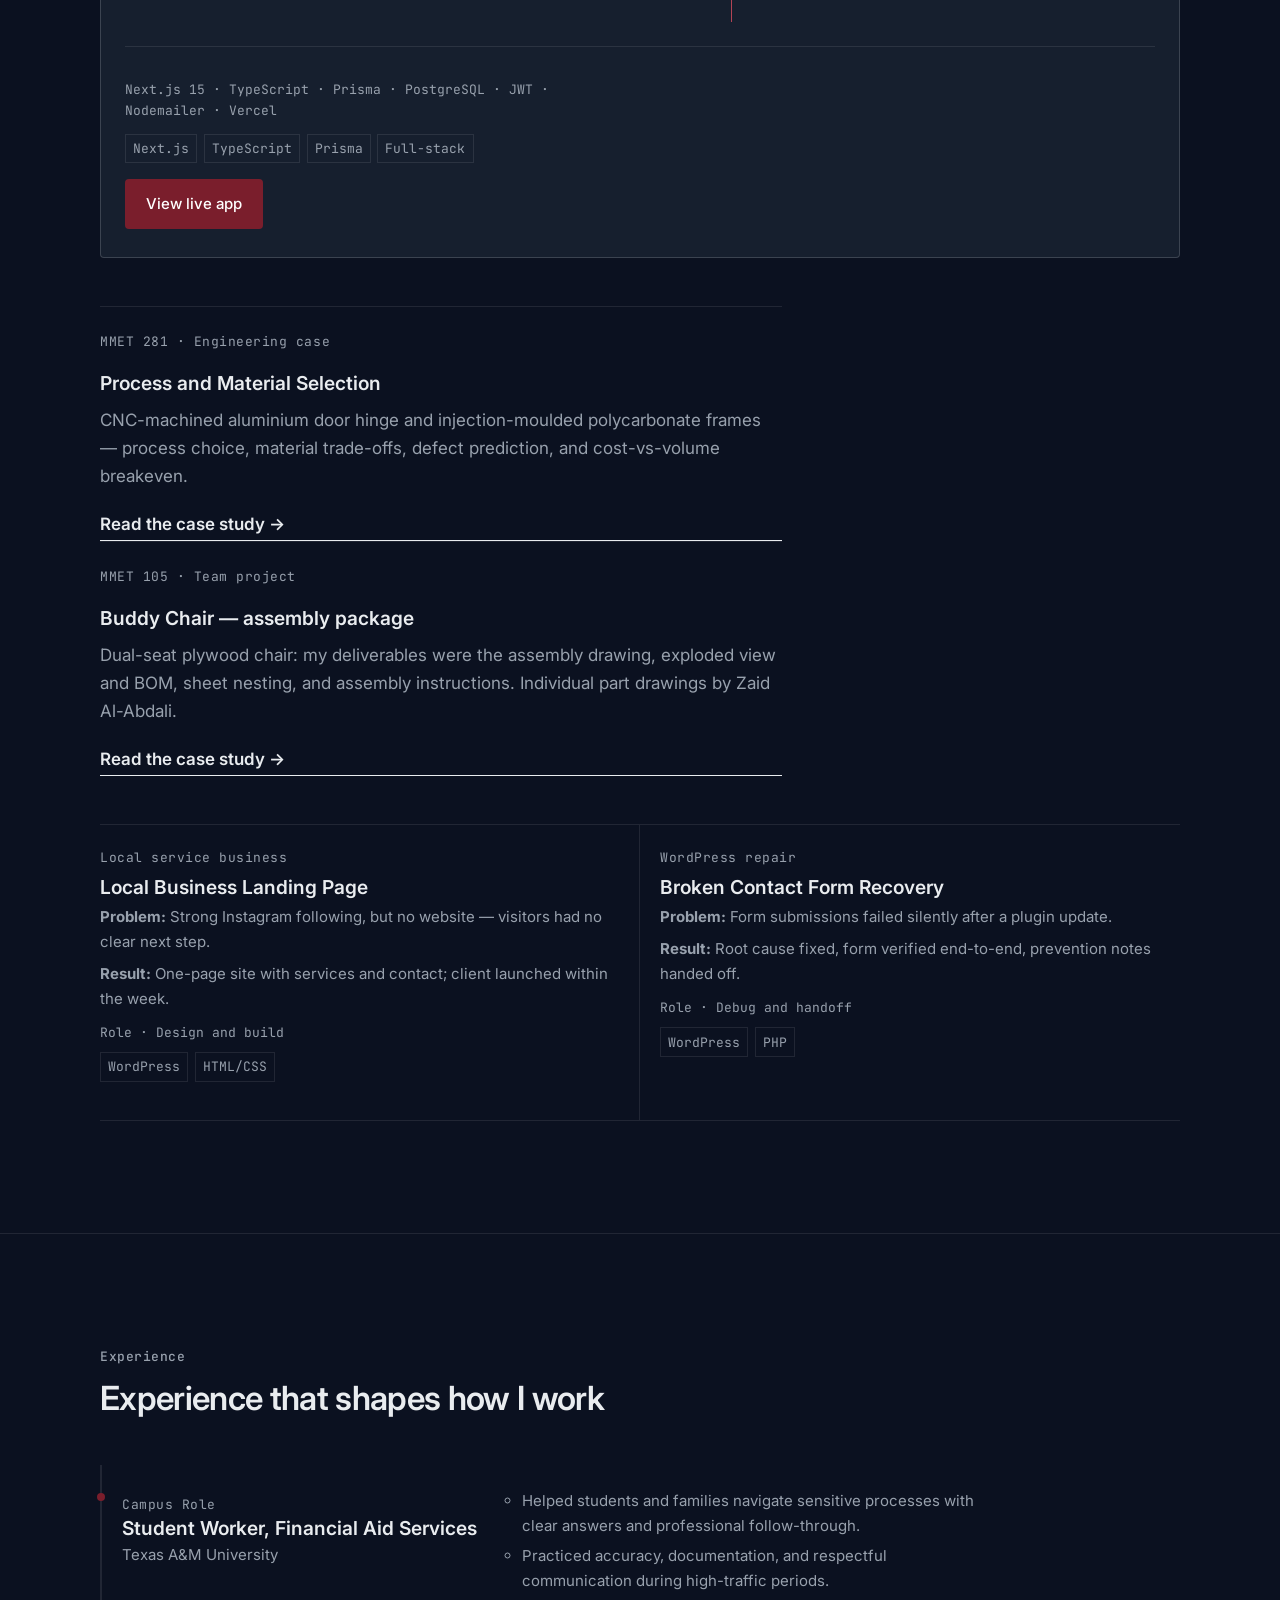
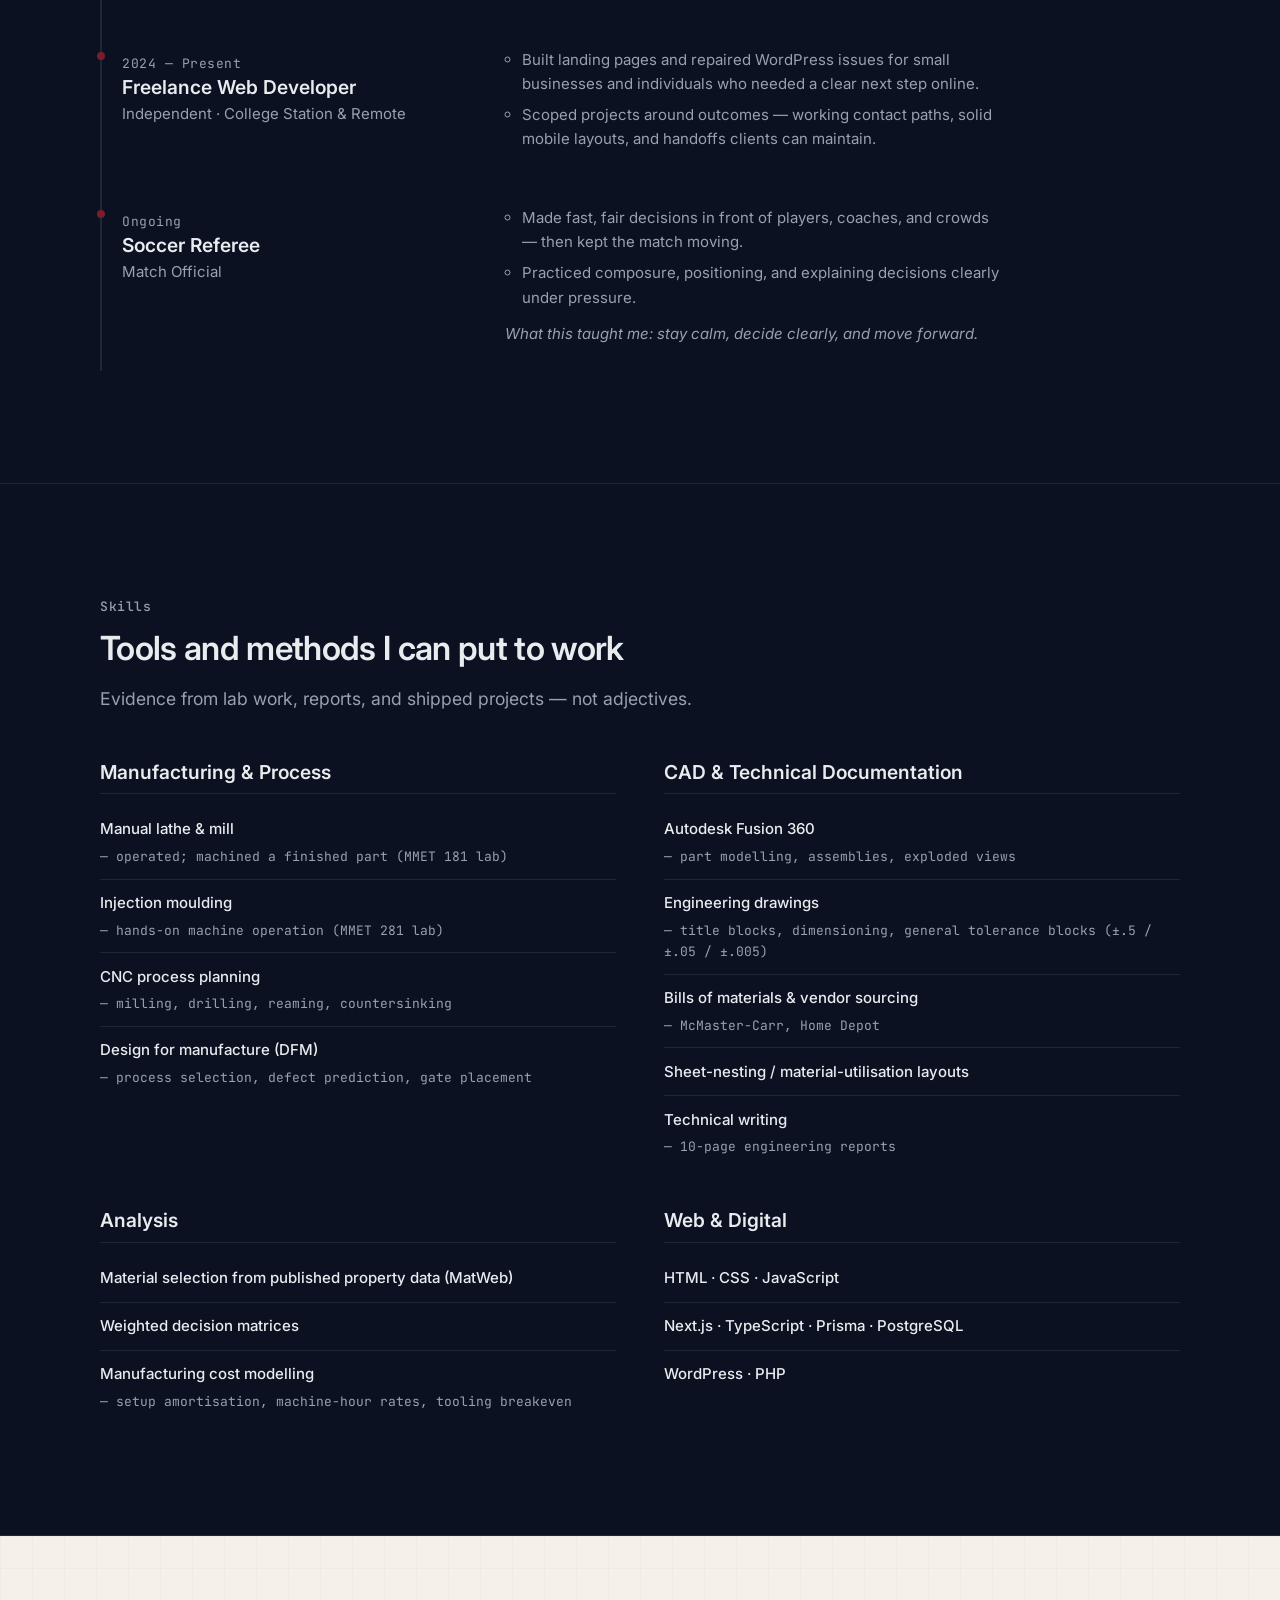
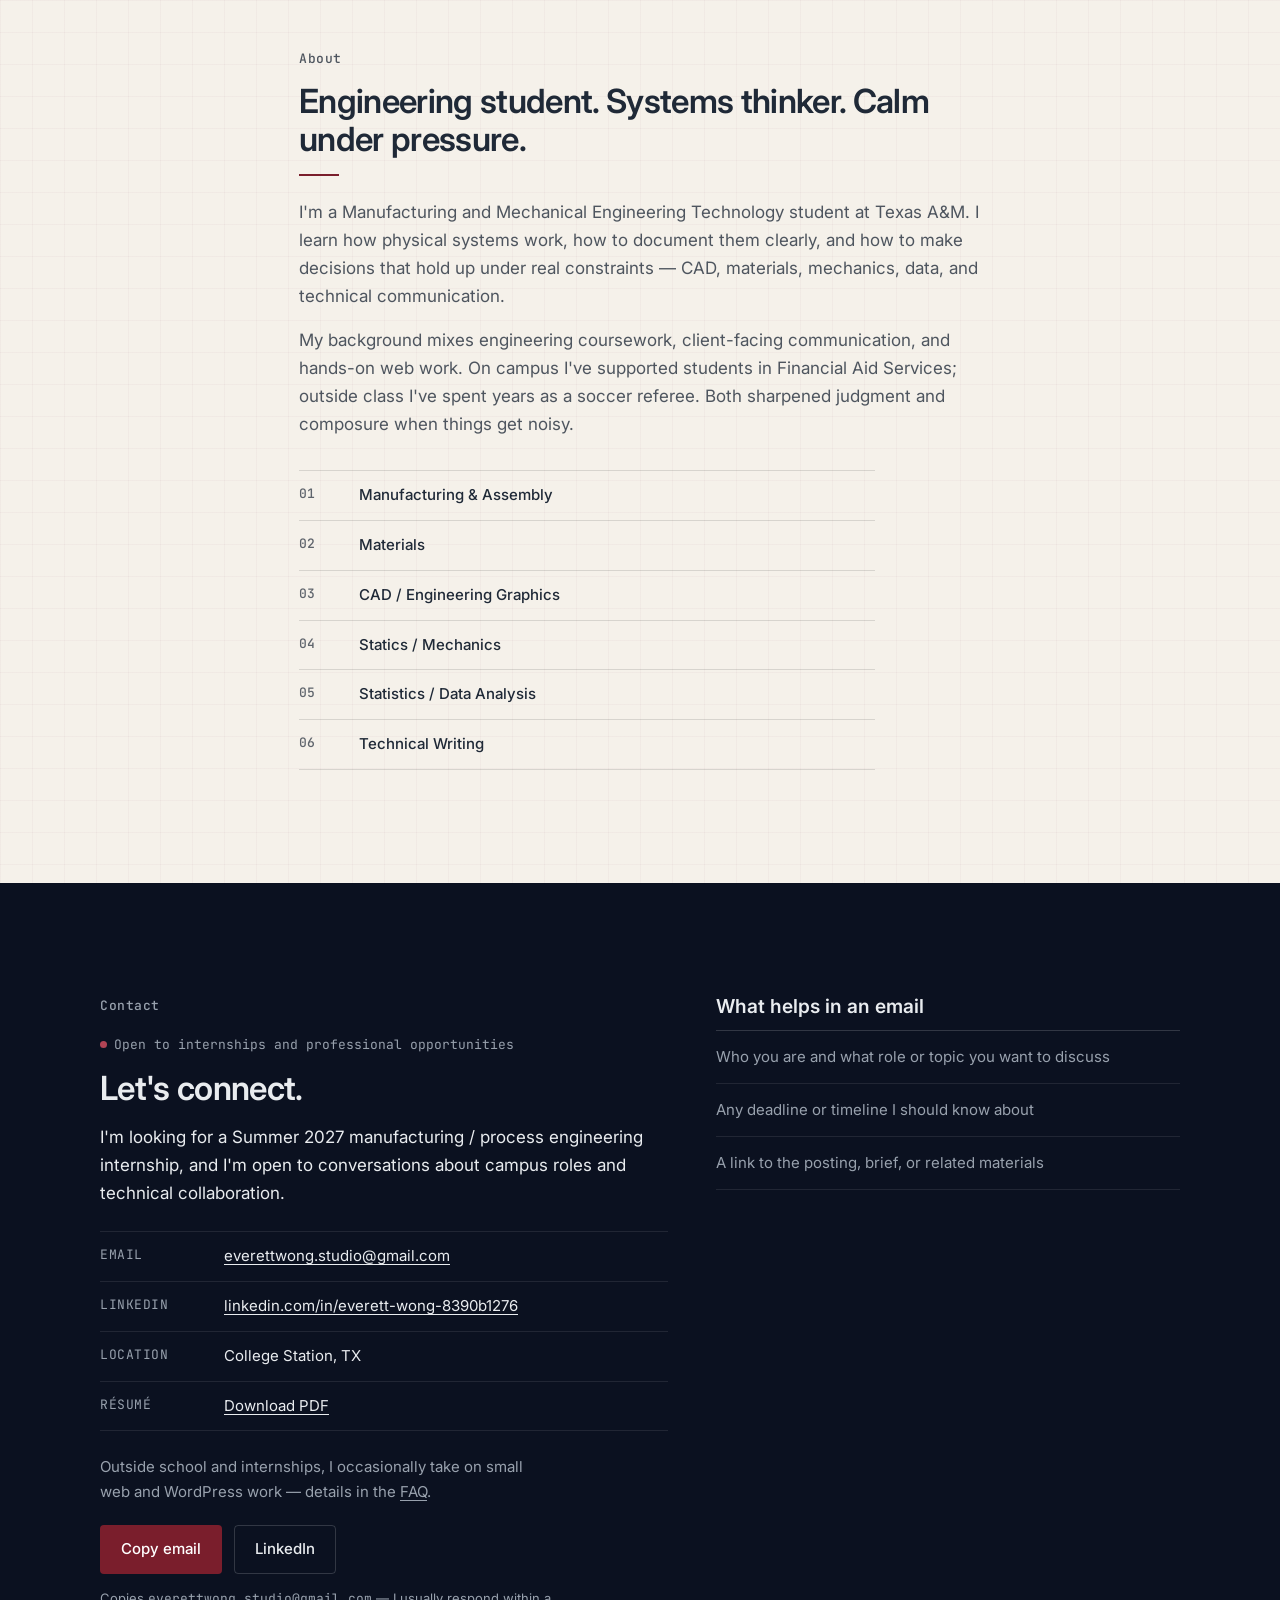
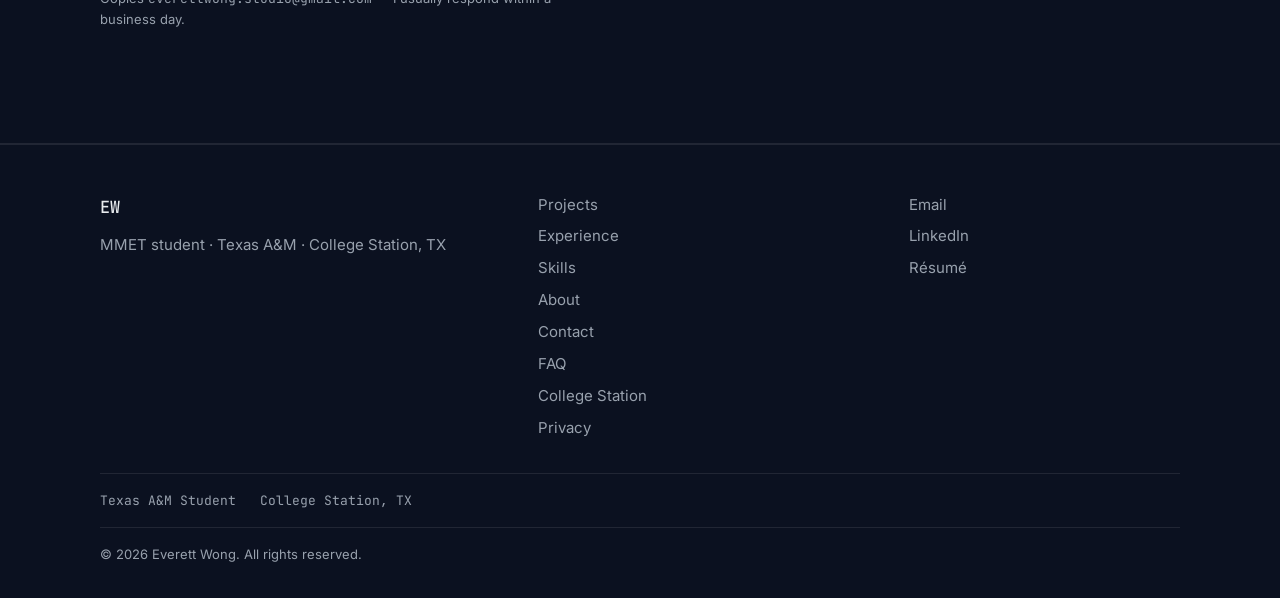
==== commit 5936863f: "Add Buddy Chair case from confirmed MMET 105 report deliverables. Wire assembly, exploded BOM, nesti" ====
--- a/index.html
+++ b/index.html
@@ -197,8 +197,8 @@
                 <td>2026</td>
               </tr>
               <tr>
-                <td>Buddy Chair — assembly docs, BOM, nesting</td>
-                <td><span class="todo">TODO(everett): confirm role — see attribution</span></td>
+                <td><a href="case-mmet105.html">Buddy Chair — assembly docs, BOM, nesting</a></td>
+                <td>Assembly docs · exploded BOM · nesting · instructions</td>
                 <td class="col-hide-sm">Fusion 360 · DFM</td>
                 <td>2025</td>
               </tr>
@@ -322,6 +322,16 @@
           <a class="text-link" href="case-mmet281.html">Read the case study <span aria-hidden="true">→</span></a>
         </aside>
 
+        <aside class="case-promo reveal">
+          <p class="project-type">MMET 105 · Team project</p>
+          <h3>Buddy Chair — assembly package</h3>
+          <p>
+            Dual-seat plywood chair: my deliverables were the assembly drawing, exploded view and BOM,
+            sheet nesting, and assembly instructions. Individual part drawings by Zaid Al-Abdali.
+          </p>
+          <a class="text-link" href="case-mmet105.html">Read the case study <span aria-hidden="true">→</span></a>
+        </aside>
+
         <div class="project-grid reveal">
           <article class="project-card" id="local-landing">
             <p class="project-type">Local service business</p>
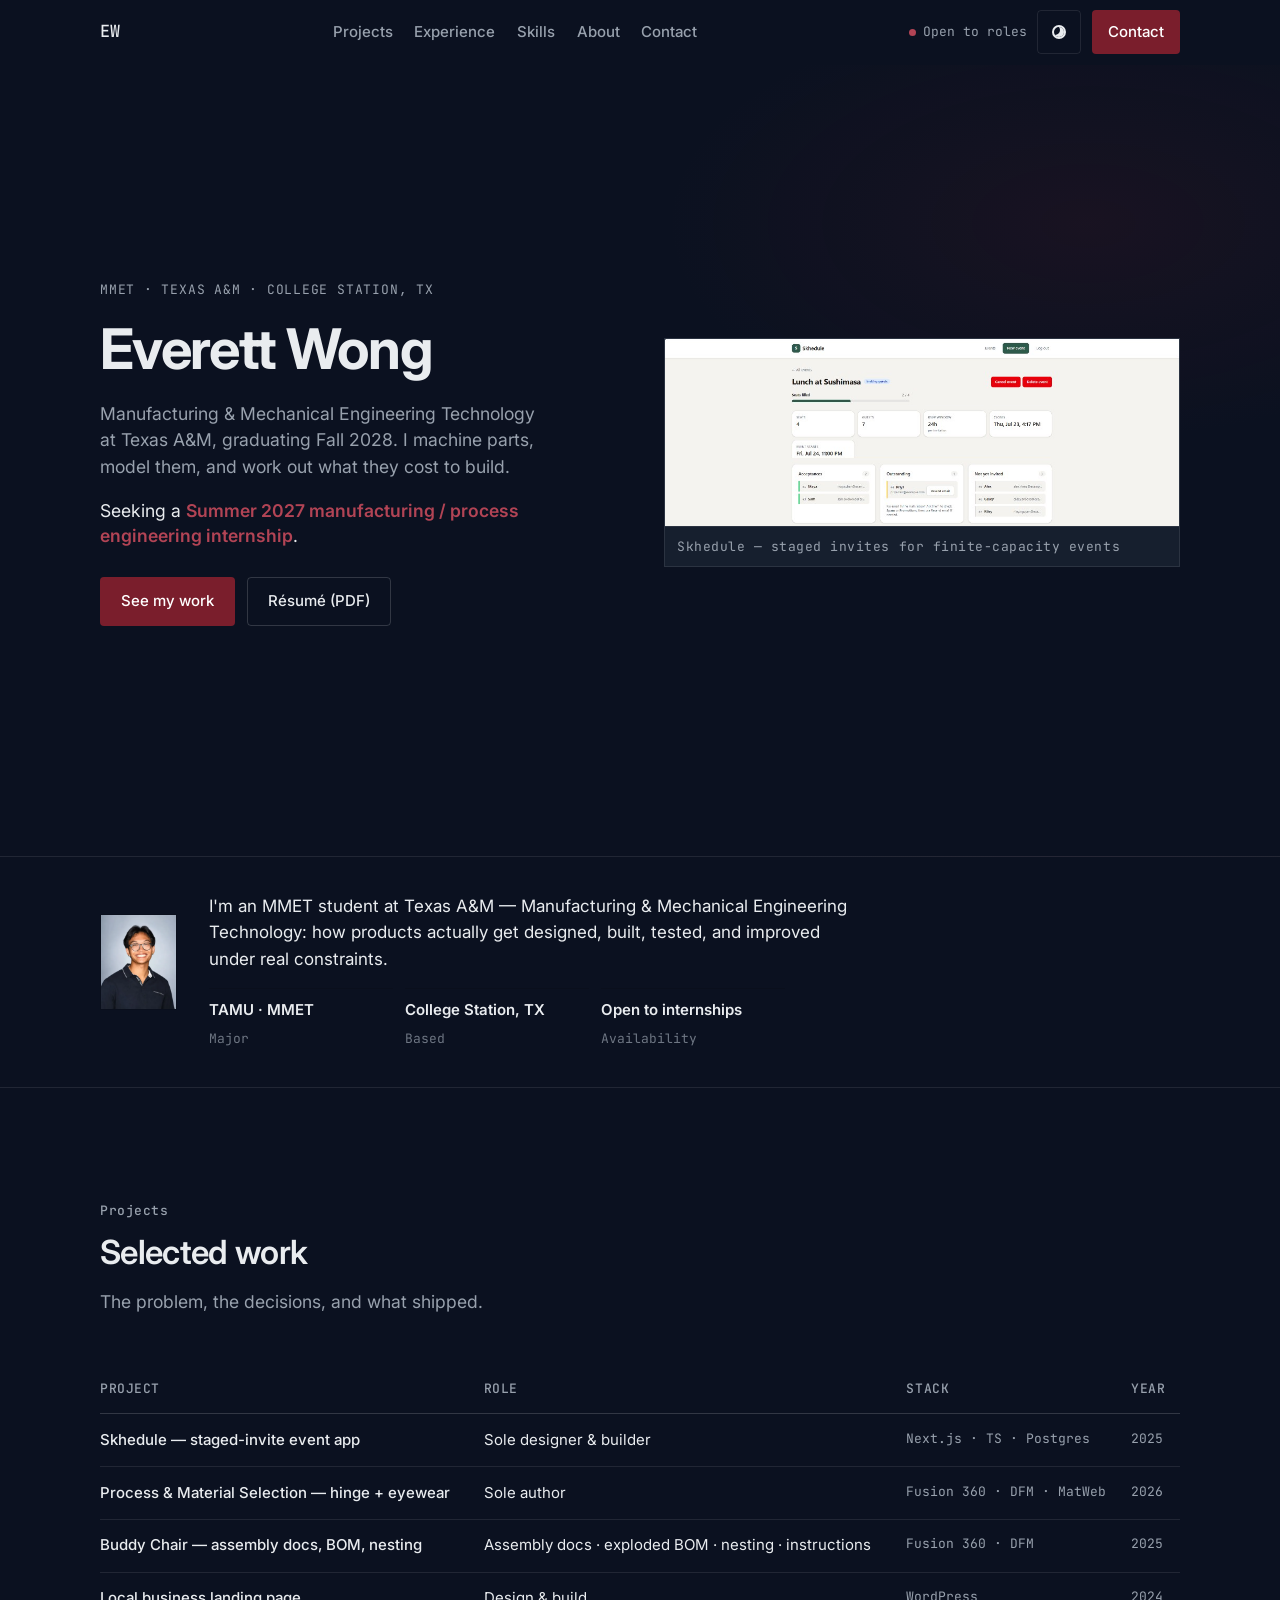
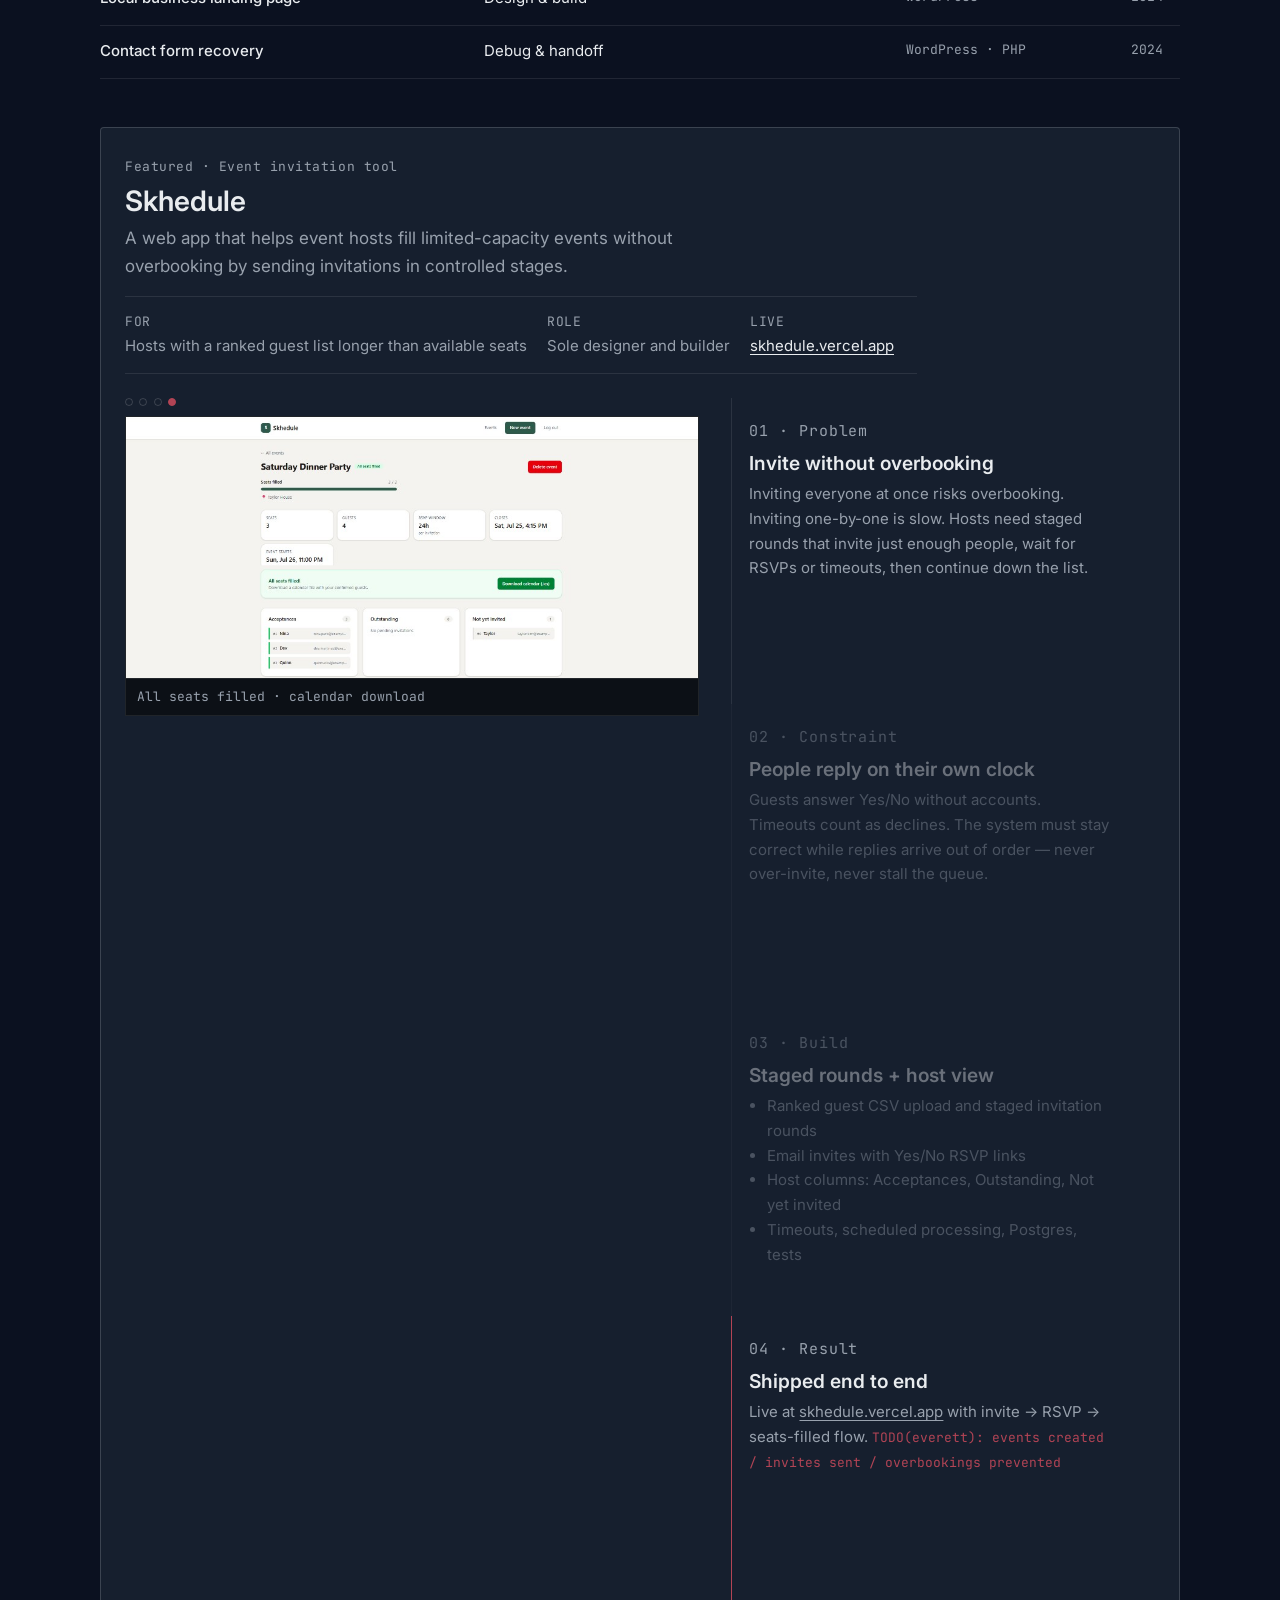
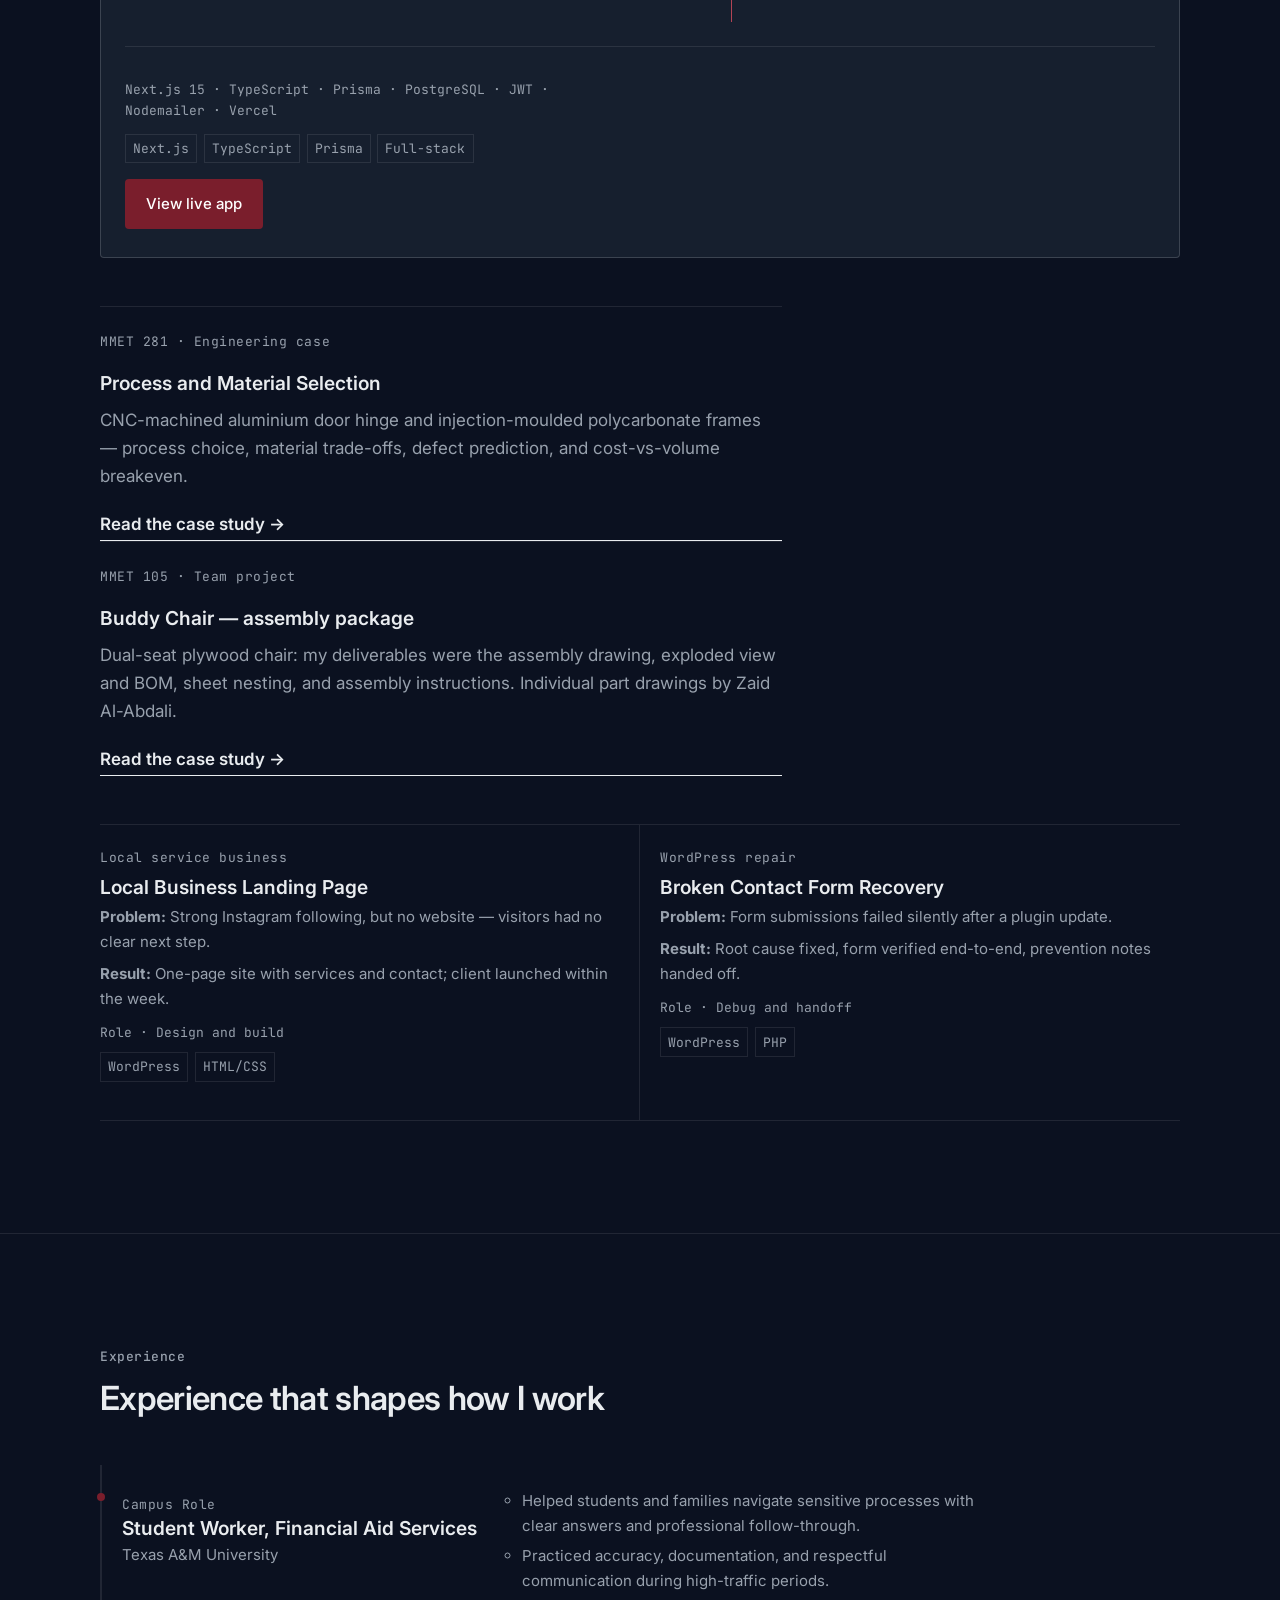
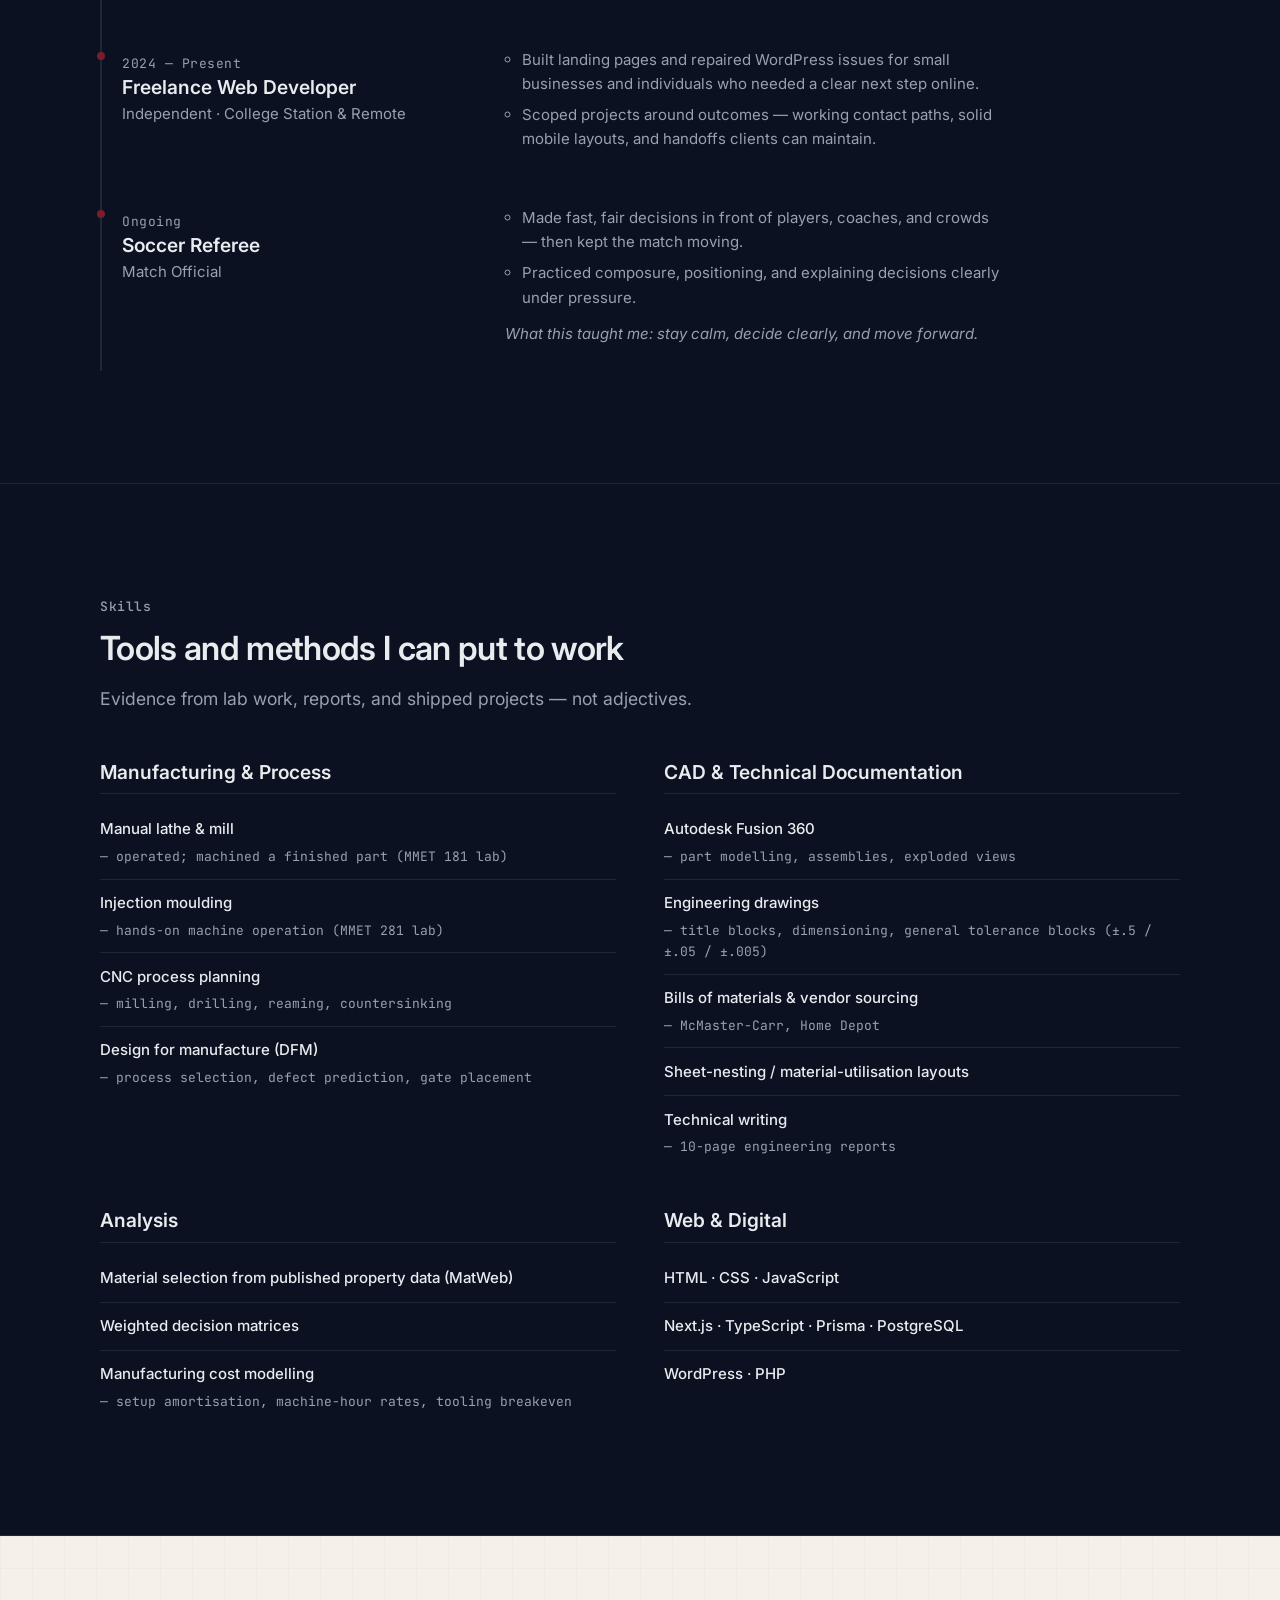
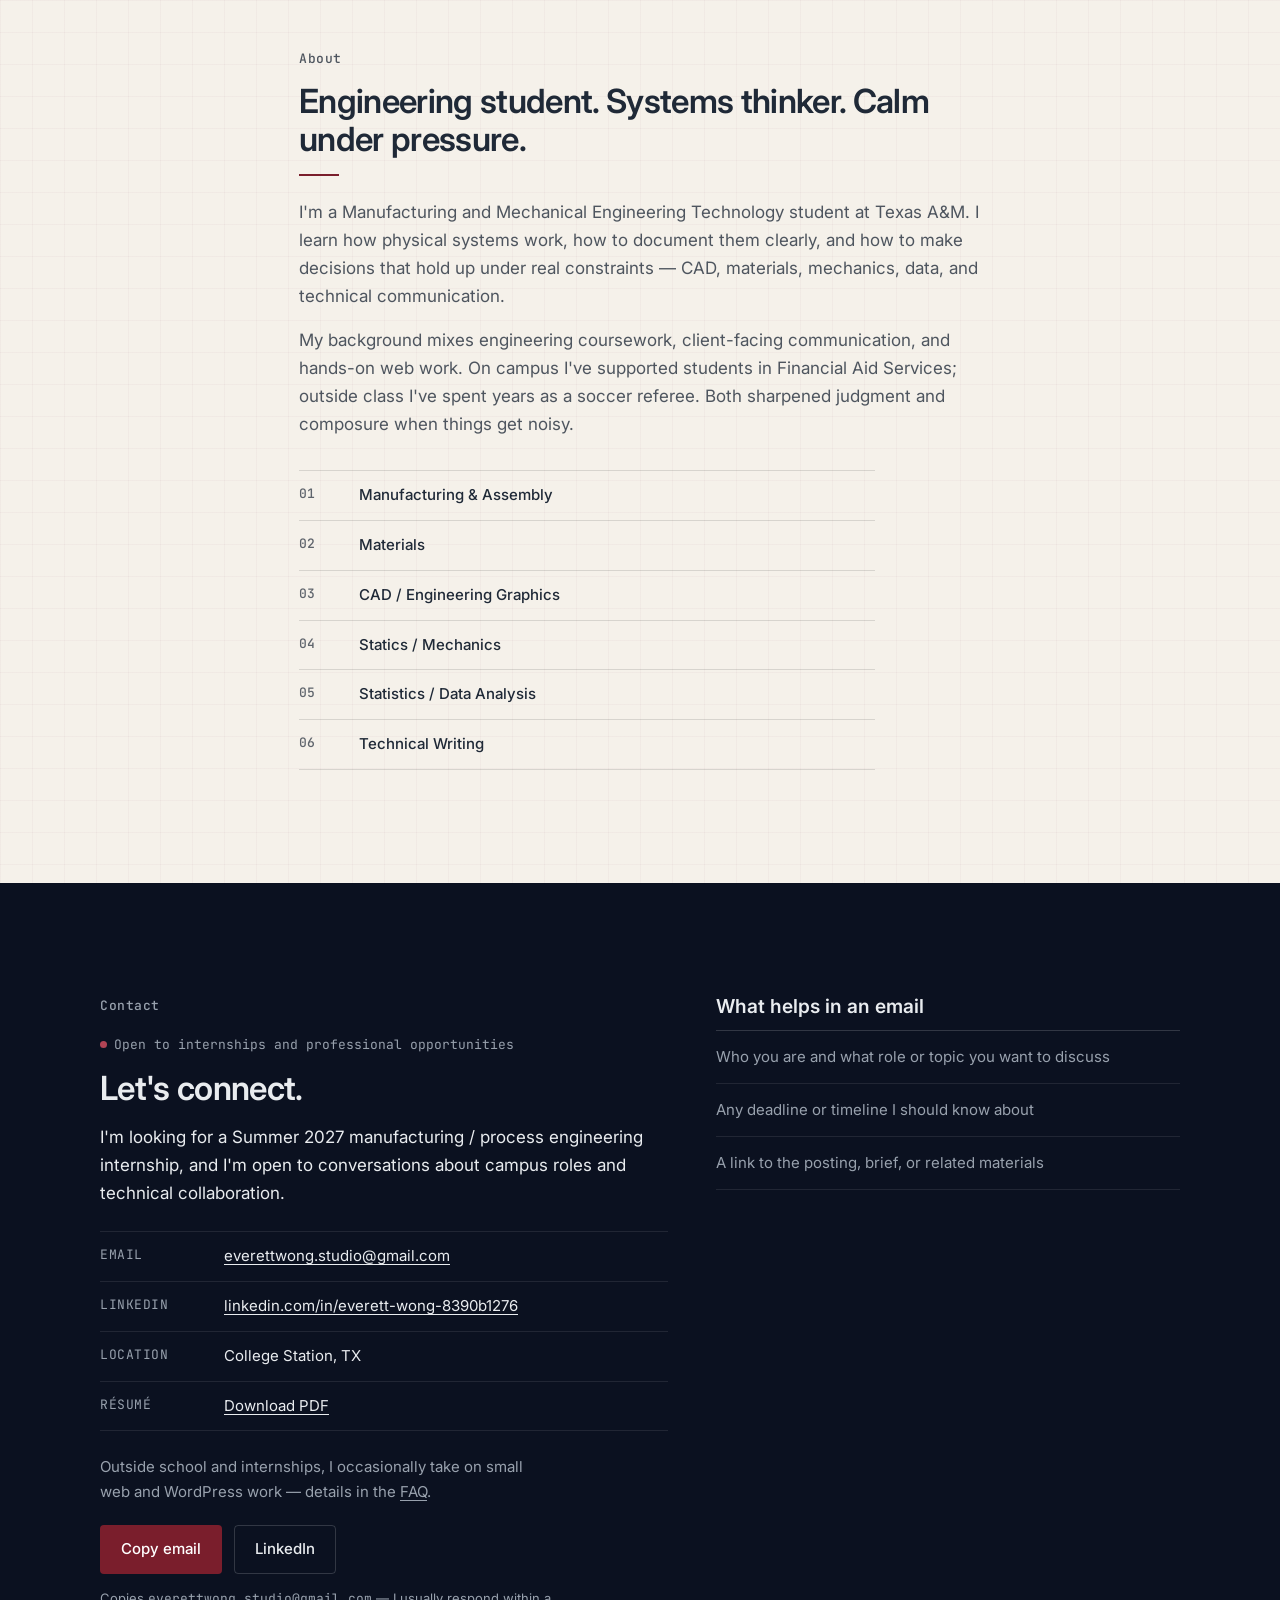
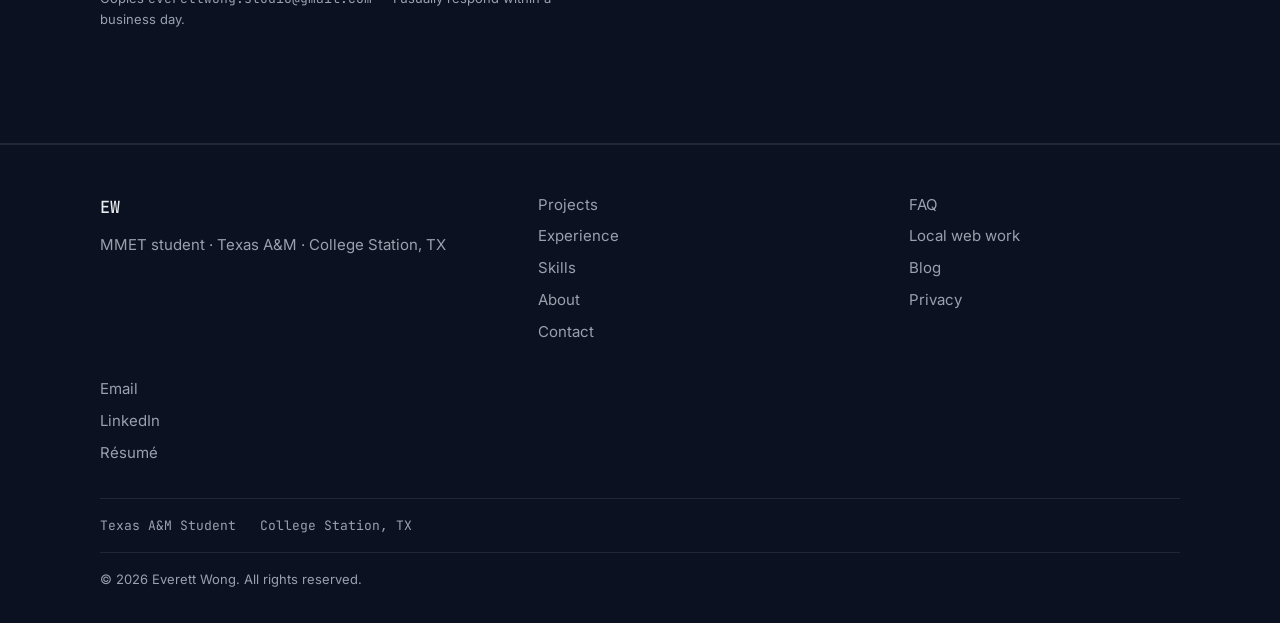
==== commit 43337307: "Unify satellite pages with the portfolio chrome. Drop dead Services links and restyle FAQ, local web" ====
--- a/index.html
+++ b/index.html
@@ -550,8 +550,11 @@
         <a href="#skills">Skills</a>
         <a href="#about">About</a>
         <a href="#contact">Contact</a>
+      </nav>
+      <nav class="footer-nav" aria-label="Secondary">
         <a href="faq.html">FAQ</a>
-        <a href="college-station-web-design.html">College Station</a>
+        <a href="college-station-web-design.html">Local web work</a>
+        <a href="blog/index.html">Blog</a>
         <a href="privacy.html">Privacy</a>
       </nav>
       <div class="footer-social">
--- a/styles.css
+++ b/styles.css
@@ -1080,7 +1080,112 @@
   font-size: var(--fs-small);
 }
 .page-hero { padding: 4rem 0 3rem; border-bottom: 1px solid var(--hairline); }
-.page-hero h1 { margin-bottom: 0.75rem; }
+.page-hero h1 { margin-bottom: 0.75rem; max-width: 22ch; }
+.page-hero .section-lead a { color: var(--text); }
+.page-hero .section-lead a:hover { color: var(--accent-lift); }
+.hero-meta {
+  font-family: var(--font-mono);
+  font-size: var(--fs-micro);
+  color: var(--text-mute);
+  margin: 0 0 0.85rem;
+  letter-spacing: 0.04em;
+}
+.prose {
+  max-width: var(--measure);
+}
+.prose h2 { margin-top: 2rem; }
+.prose ul {
+  padding-left: 1.15rem;
+  color: var(--text-mute);
+  margin: 0 0 1.25rem;
+}
+.prose li { margin-bottom: 0.4rem; }
+.spec-bullets {
+  list-style: none;
+  padding: 0;
+  margin: 1.5rem 0;
+  max-width: 42rem;
+}
+.spec-bullets li {
+  padding: 0.85rem 0;
+  border-top: 1px solid var(--hairline);
+  color: var(--text);
+  font-size: var(--fs-small);
+}
+.spec-bullets li:last-child { border-bottom: 1px solid var(--hairline); }
+.faq-list {
+  max-width: 52rem;
+}
+.faq-list details {
+  border-top: 1px solid var(--hairline);
+  padding: 0.85rem 0;
+}
+.faq-list details:last-of-type { border-bottom: 1px solid var(--hairline); }
+.faq-list summary {
+  cursor: pointer;
+  font-weight: 600;
+  font-size: var(--fs-body);
+  list-style: none;
+  min-height: 44px;
+  display: flex;
+  align-items: center;
+}
+.faq-list summary::-webkit-details-marker { display: none; }
+.faq-list summary::after {
+  content: "+";
+  margin-left: auto;
+  padding-left: 1rem;
+  font-family: var(--font-mono);
+  color: var(--text-mute);
+}
+.faq-list details[open] summary::after { content: "–"; }
+.faq-list details p {
+  color: var(--text-mute);
+  margin: 0.65rem 0 0.35rem;
+  max-width: var(--measure);
+}
+.satellite-cta {
+  margin-top: 2rem;
+  color: var(--text-mute);
+  font-size: var(--fs-small);
+}
+.blog-list {
+  list-style: none;
+  margin: 0;
+  padding: 0;
+  max-width: 52rem;
+}
+.blog-list li {
+  border-top: 1px solid var(--hairline);
+}
+.blog-list li:last-child { border-bottom: 1px solid var(--hairline); }
+.blog-list a {
+  display: block;
+  text-decoration: none;
+  padding: 1.35rem 0;
+}
+.blog-list a:hover h2 { color: var(--accent-lift); }
+.blog-list .meta {
+  font-family: var(--font-mono);
+  font-size: var(--fs-micro);
+  color: var(--text-mute);
+  margin: 0 0 0.45rem;
+  letter-spacing: 0.04em;
+}
+.blog-list h2 {
+  font-size: var(--fs-h3);
+  margin: 0 0 0.45rem;
+}
+.blog-list p {
+  color: var(--text-mute);
+  margin: 0;
+  max-width: var(--measure);
+  font-size: var(--fs-small);
+}
+.footer-top-satellite {
+  grid-template-columns: 1.2fr 1fr 1fr;
+}
+.footer-nav a.is-active { color: var(--text); }
 
 /* Responsive */
 @media (max-width: 980px) {
